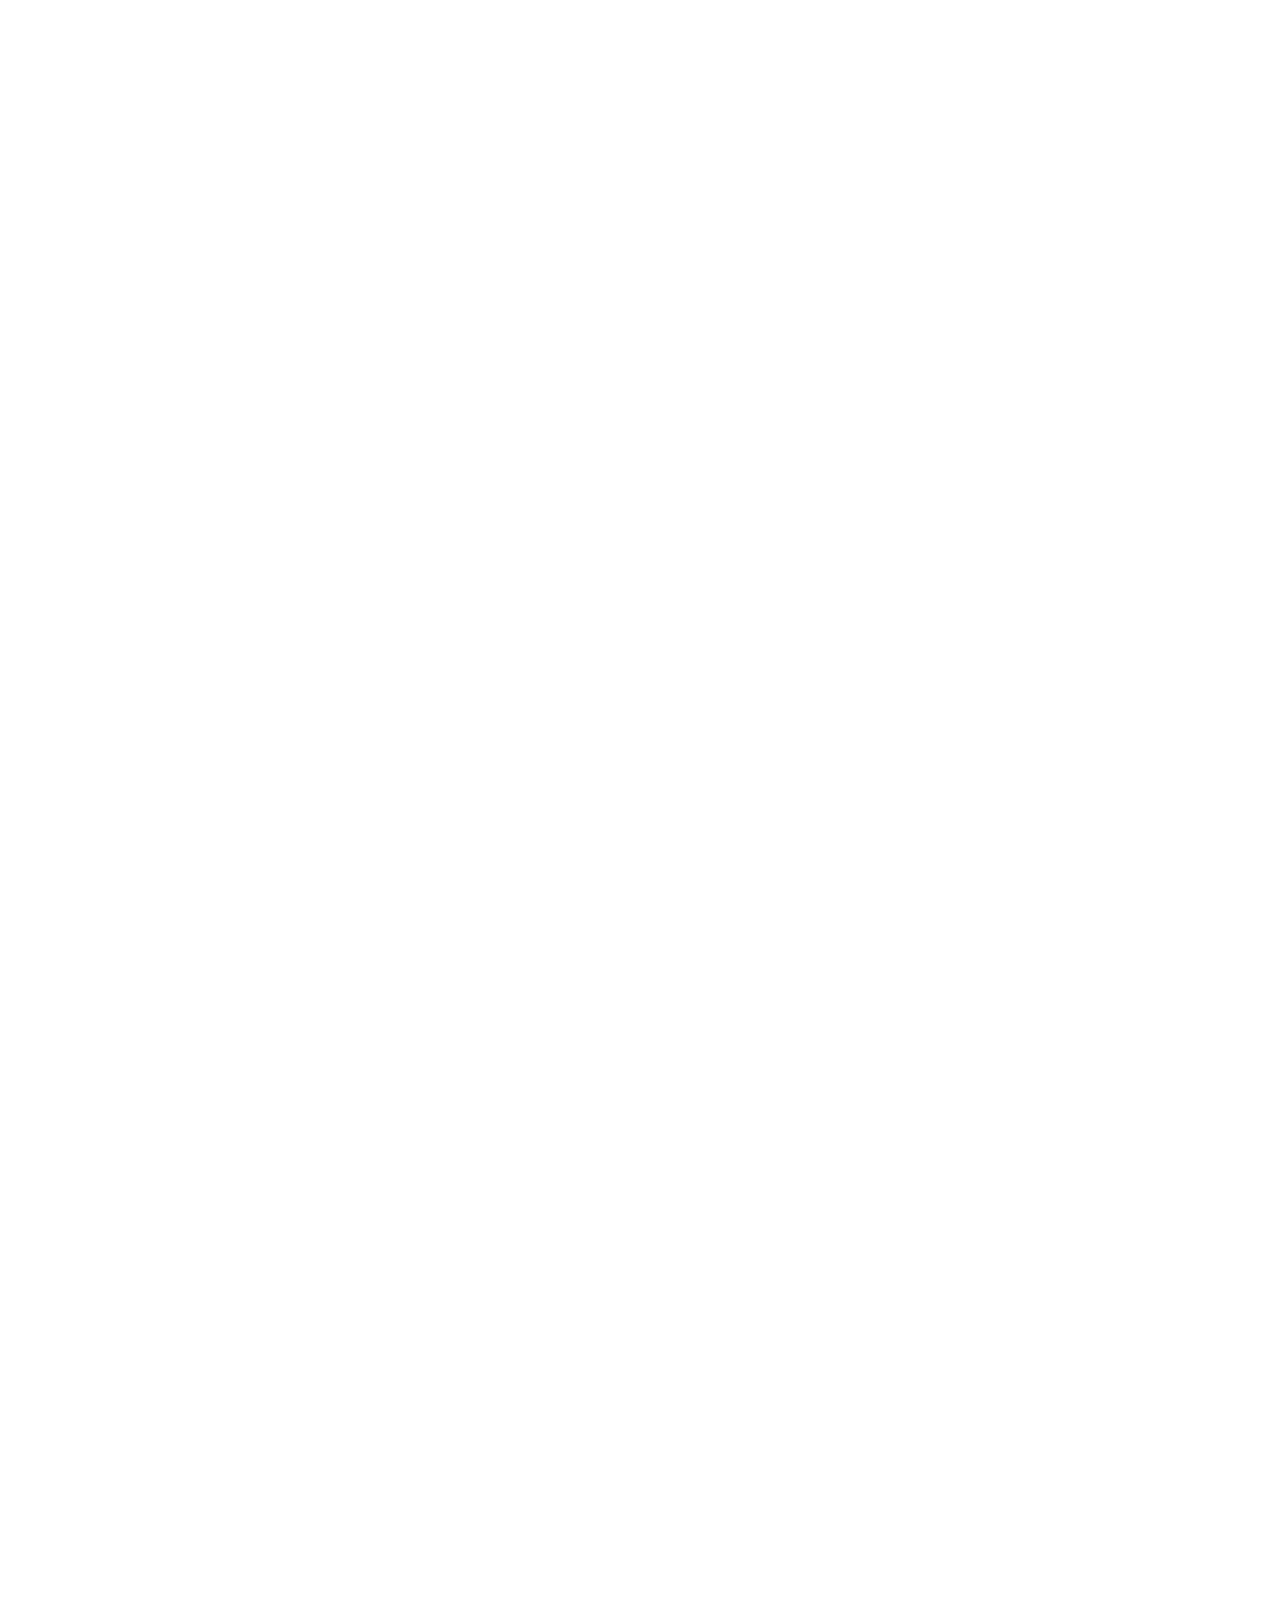
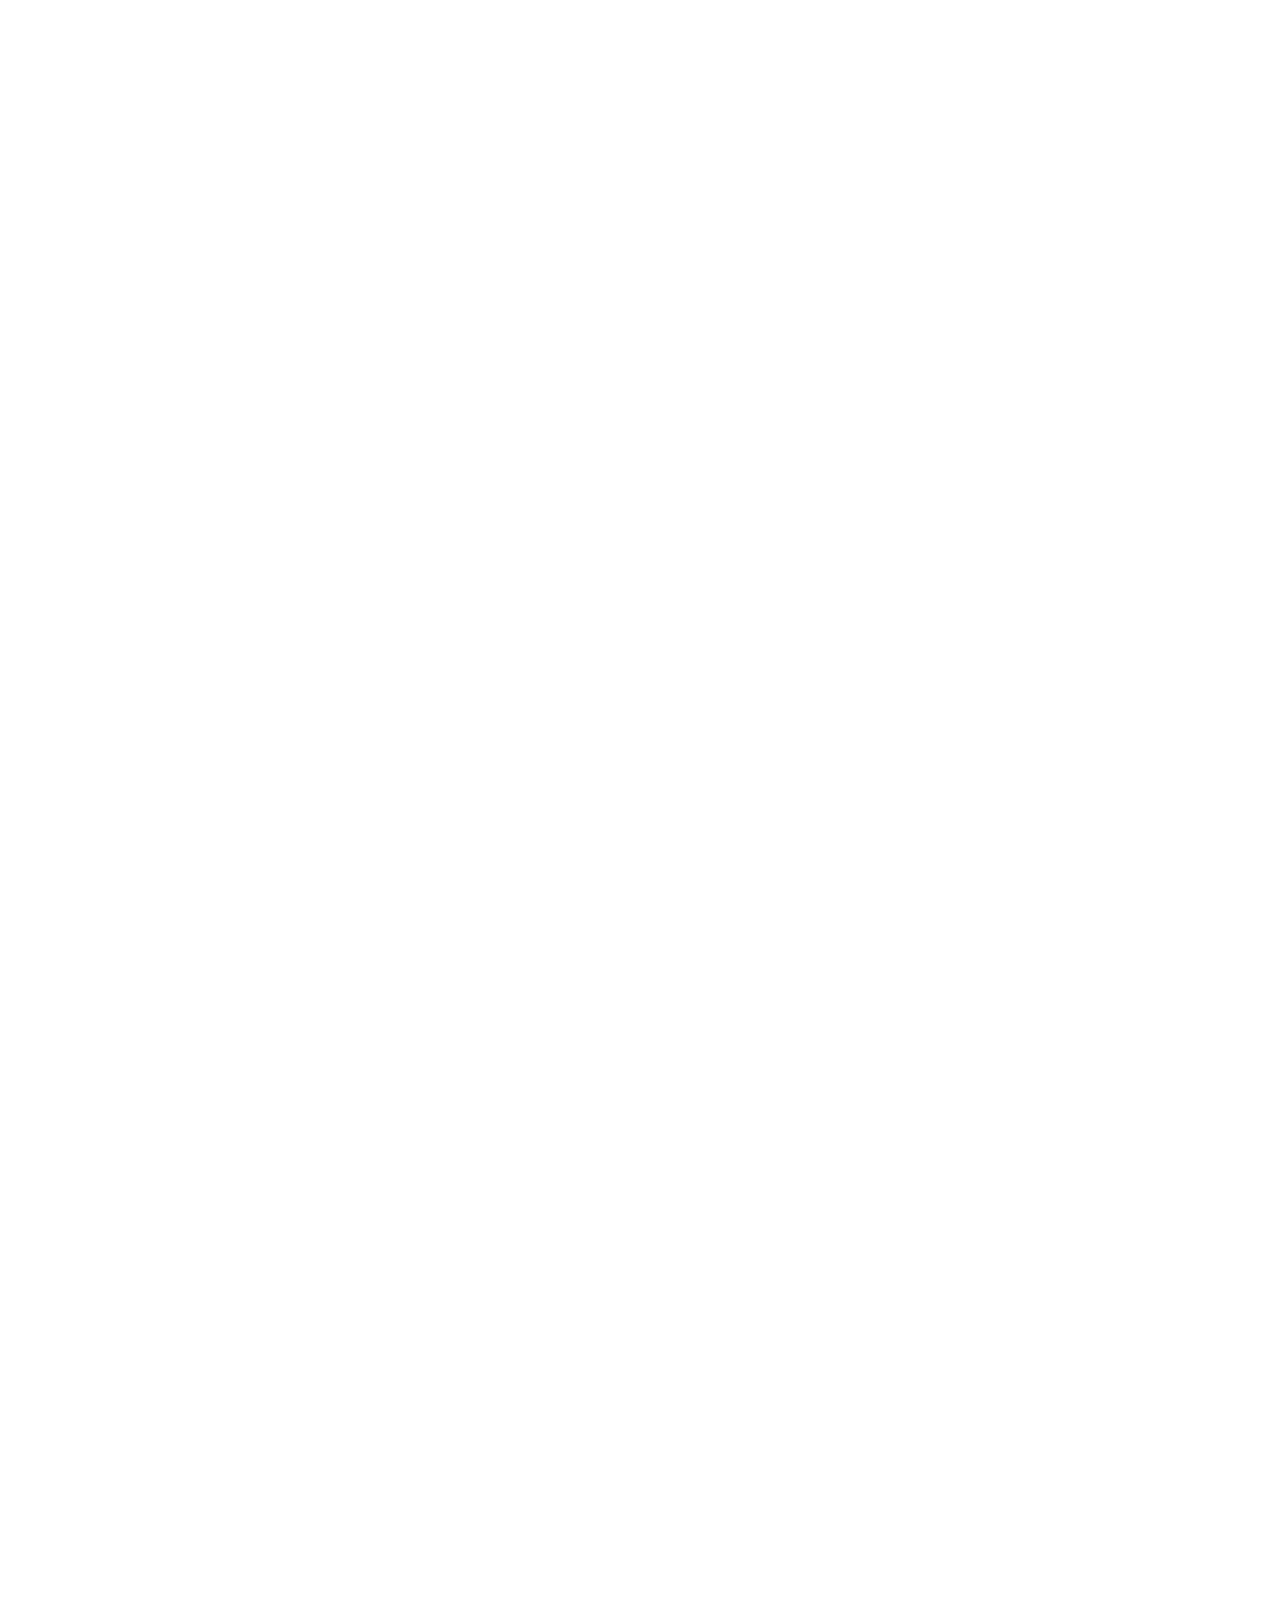
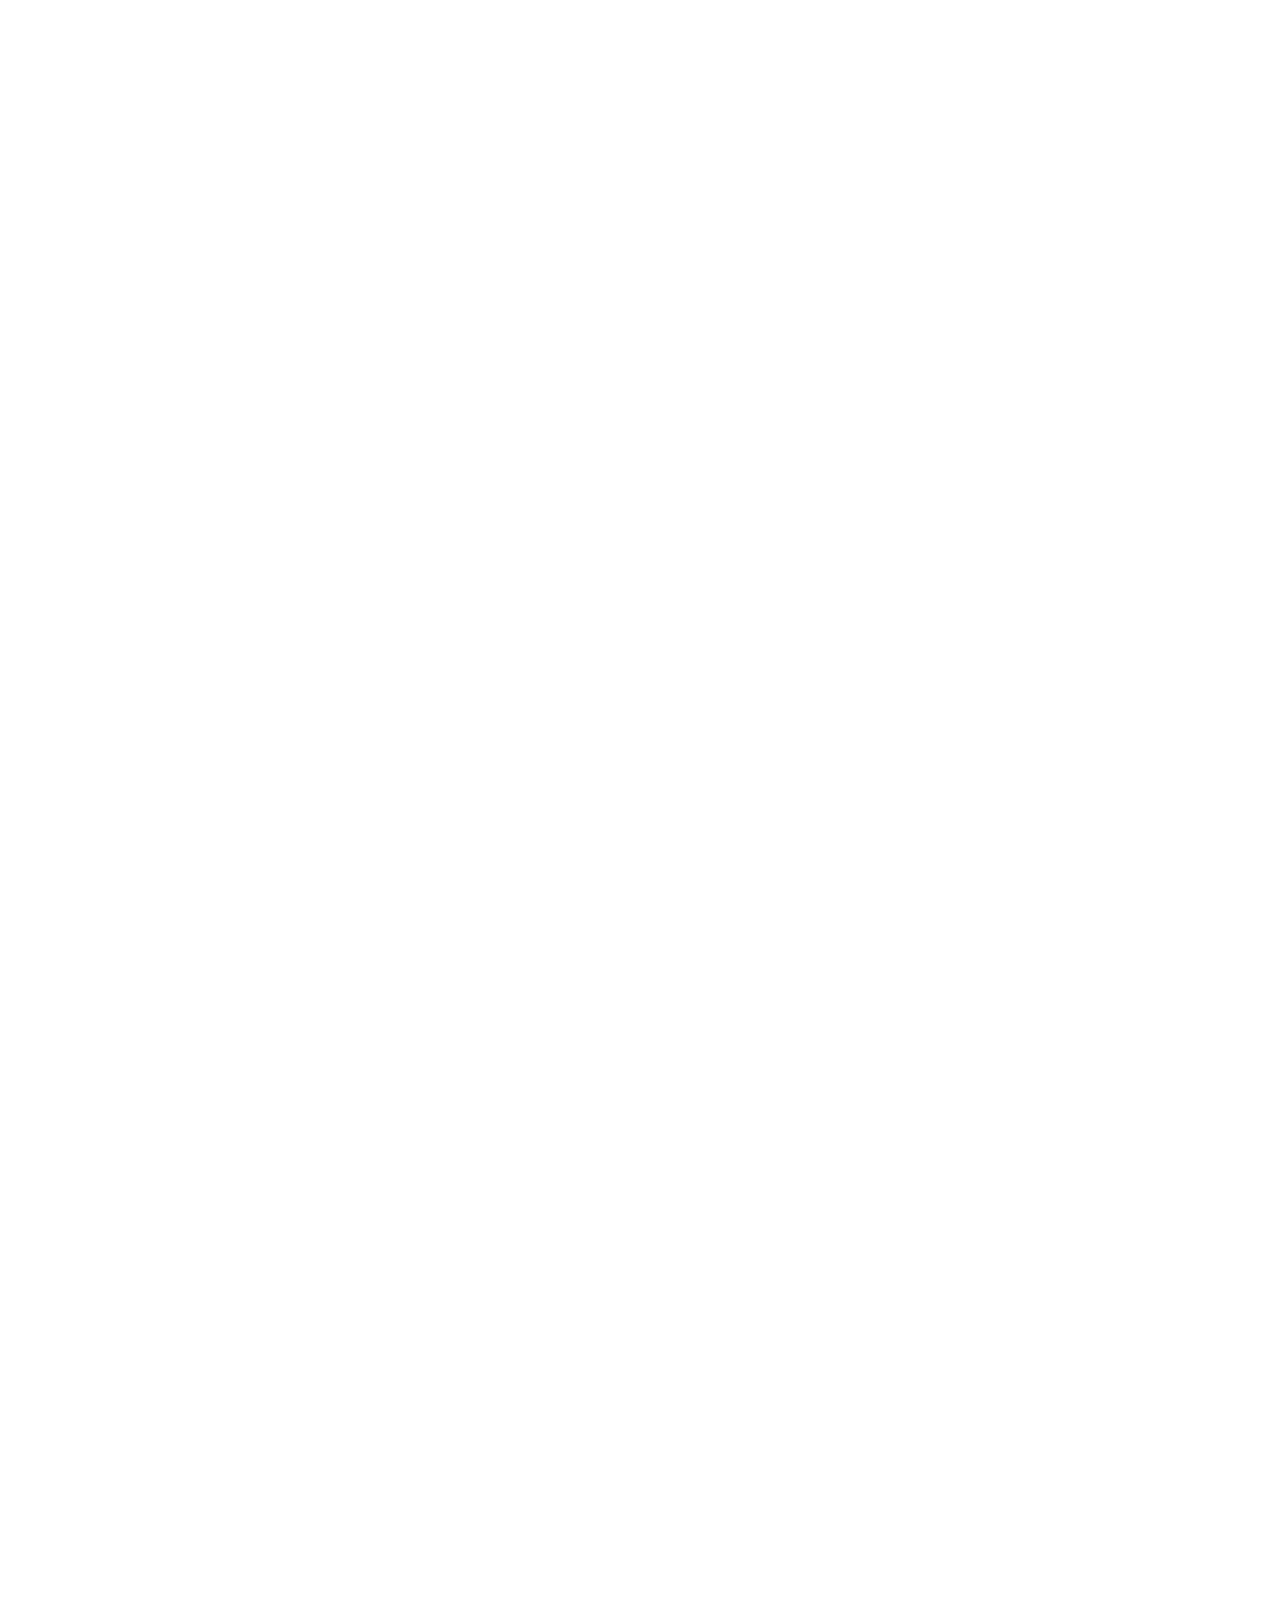
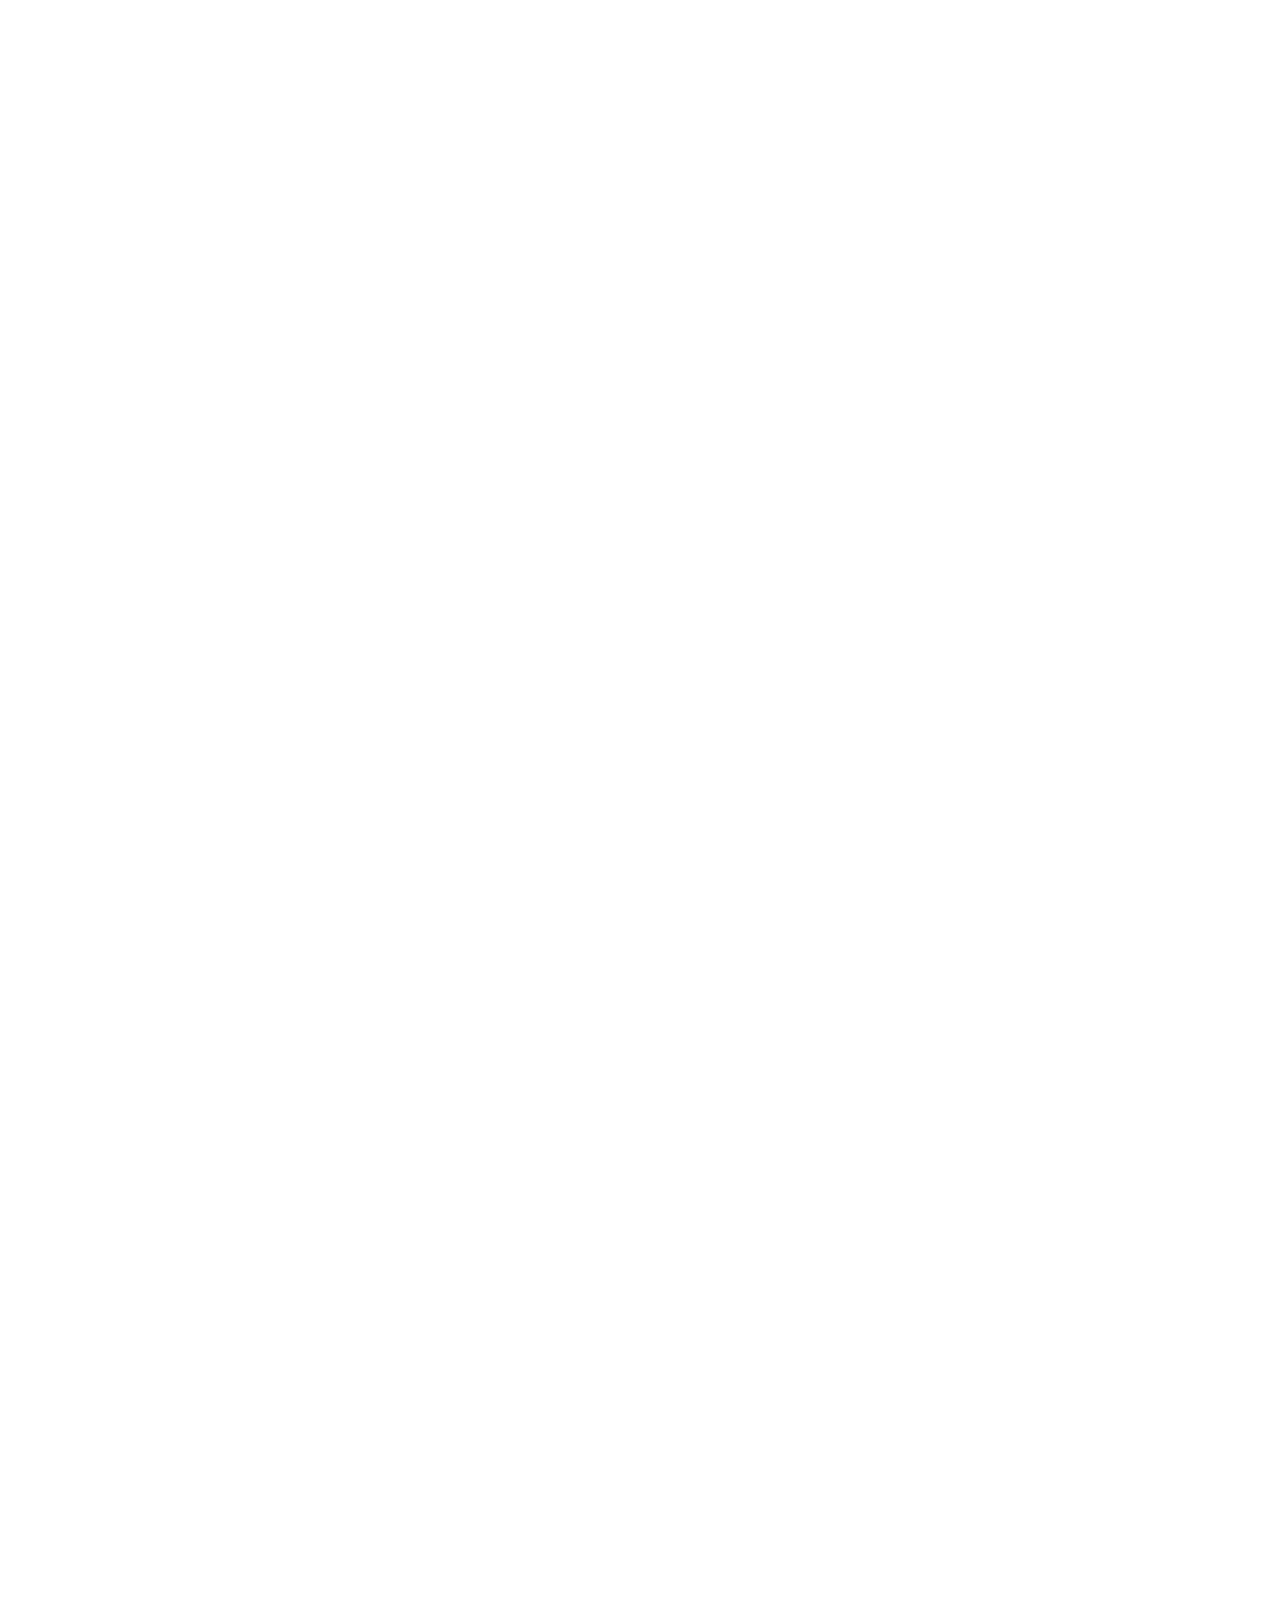
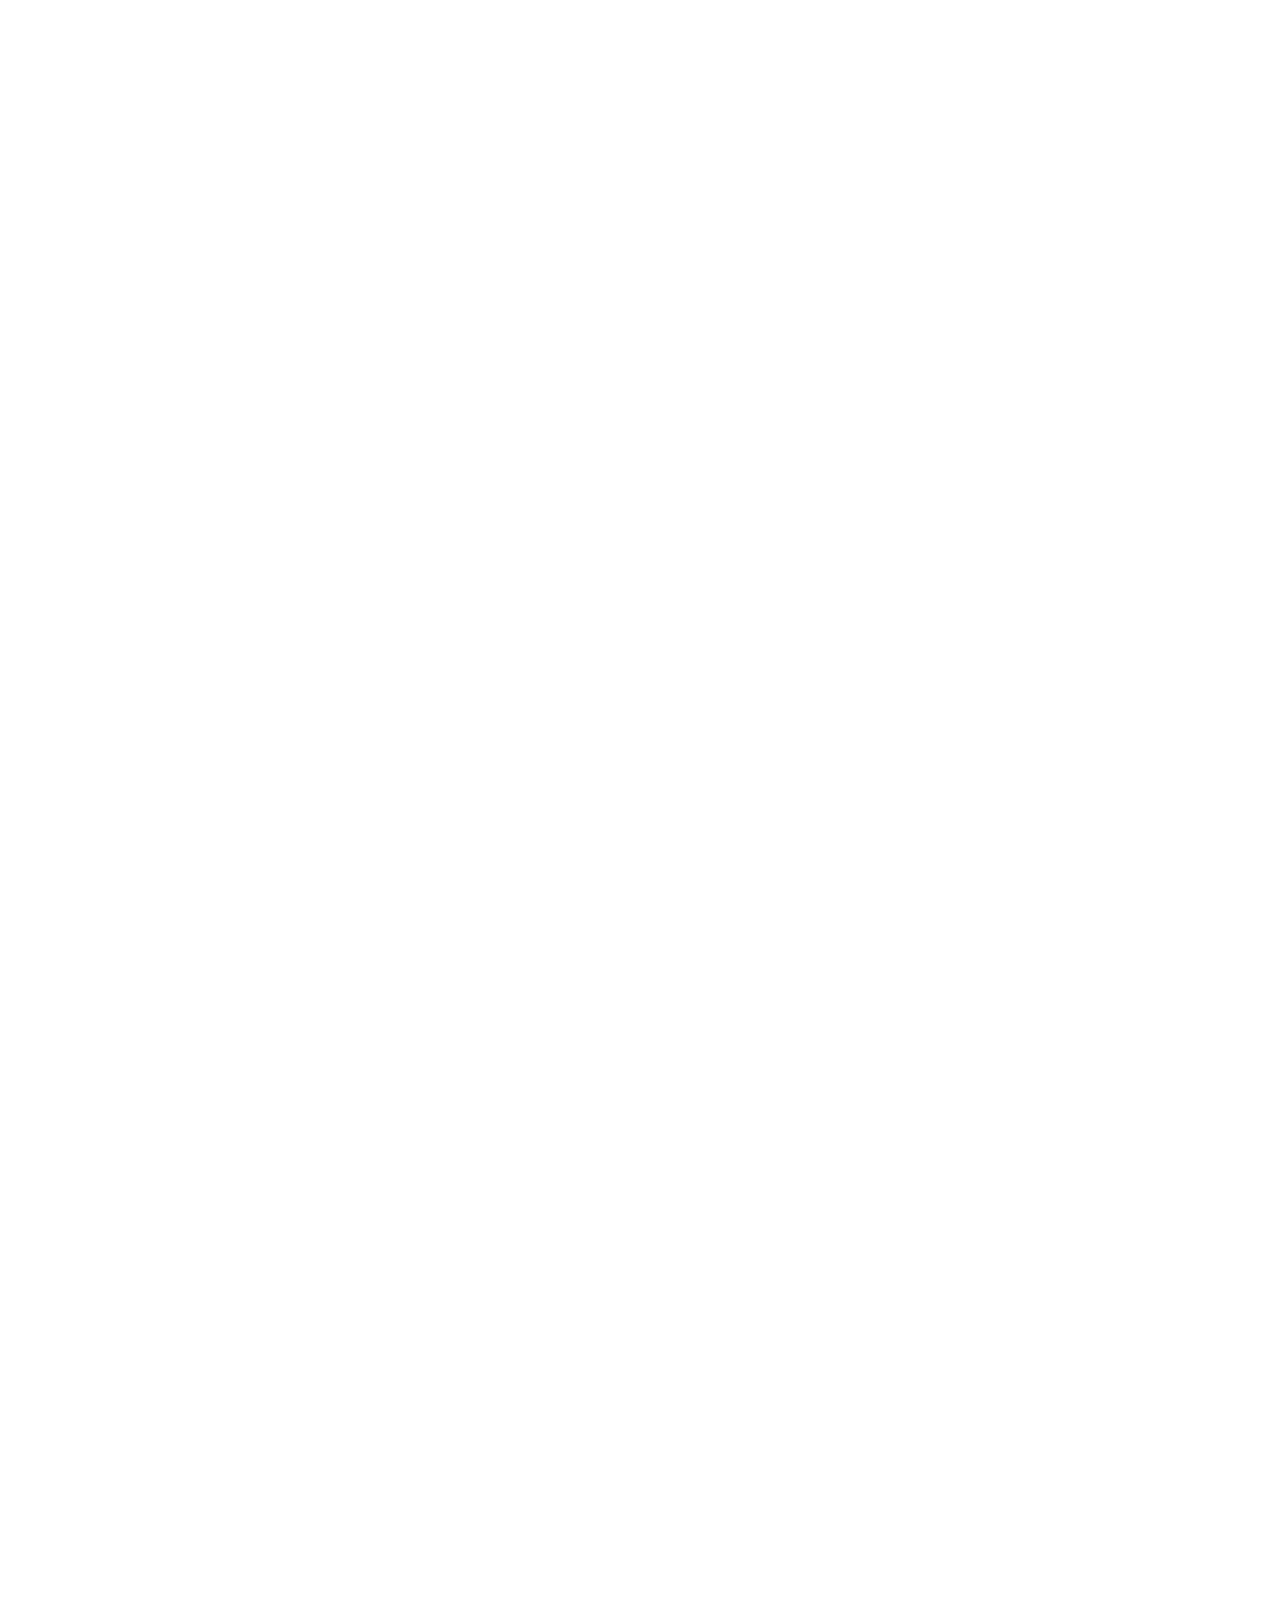
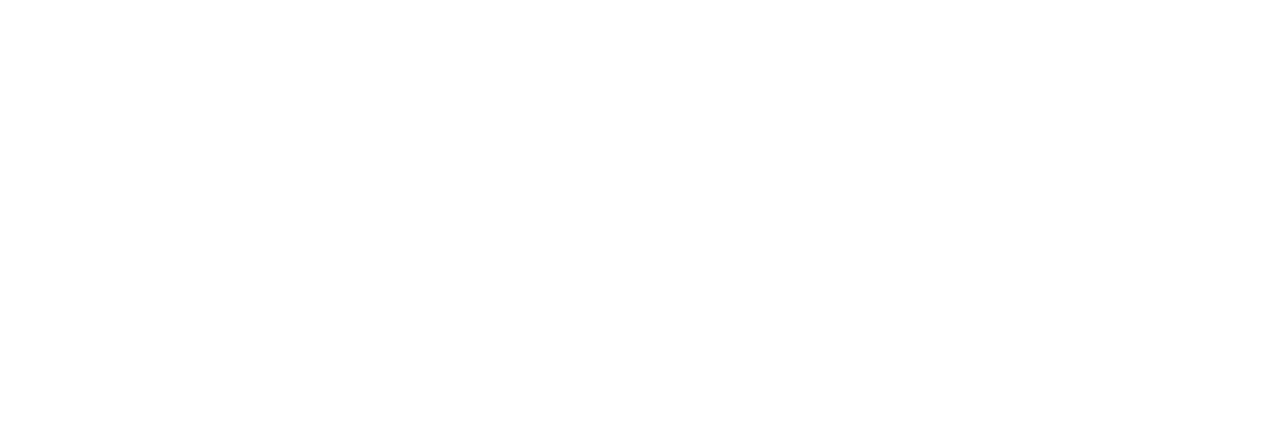
==== index.html @ f8f77573 "Add files via upload" ====
<!DOCTYPE html>
<html lang="uk" style="opacity: 0">

<head>
	<title>ProfIt.Store</title>
	<meta charset="UTF-8" />
	<meta name="format-detection" content="telephone=no" />
	<!-- <style>body{opacity: 0;}</style> -->
	<link rel="stylesheet" href="css/style.min.css?_v=20220831160638" />
	<!-- <meta name="robots" content="noindex, nofollow"> -->
	<meta name="viewport" content="width=device-width, initial-scale=1.0" />
</head>

<body>
	<div class="wrapper">
		<header class="header">
			<div class="header__container">
				<a href="" class="header__logo"><img src="img/header/logo.svg" alt="Logo Profit Store" /></a>
				<div class="header__menu menu">
					<nav class="menu__body">
						<ul class="menu__list">
							<li class="menu__item"><a href="" class="menu__link" data-goto-header data-goto=".page__statistics">Cтатистика</a></li>
							<li class="menu__item"><a href="" class="menu__link" data-goto=".page__example">Продукт</a></li>
							<li class="menu__item"><a href="" class="menu__link" data-goto=".page__work-with">Чому саме ми</a></li>
						</ul>
					</nav>
				</div>
				<button type="button" class="menu__icon icon-menu"><span></span></button>
				<div data-spollers class="spollers">
					<div class="spollers__item">
						<div class="spollers__icon"><img src="img/header/global.svg" alt="global icon" /></div>
						<button type="button" data-spoller class="spollers__title">Укр <img src="img/header/arrow-spoiler.svg" alt="Icon" /></button>
						<div class="spollers__body">
							<ul class="spollers__list">
								<li class="spollers__items"><a href="homeENG.html" class="spollers__link">Eng</a></li>
								<li class="spollers__items"><a href="home.html" class="spollers__link">Укр</a></li>
							</ul>
						</div>
					</div>
				</div>
				<button data-da=".menu__body, 991.98, 2" class="header__button">Зв’язатися з нами</button>
			</div>
		</header>

		<main class="page">
			<section class="page__get-started get-started">
				<div class="get-started__container">
					<div class="get-started__body">
						<h1 class="get-started__title">Наскрізна аналітика для Вашого бізнесу</h1>
						<div class="get-started__text">Усі дані з рекламних кабінетів, CRM та інших систем на одному екрані в зручному форматі</div>
						<a href="" class="get-started__button">Записатися на презентацію</a>
					</div>
					<div class="get-started__image">
						<picture><source srcset="img/get-started/tablet.webp" type="image/webp"><img src="img/get-started/tablet.png" alt="tablet with info" /></picture>
						<div class="get-started__decor1"></div>
						<div class="get-started__decor2"></div>
						<div class="get-started__decor3"></div>
					</div>
				</div>
			</section>
			<section class="page__info info">
				<div class="info__container">
					<div class="info__image"><img src="img/info/icons.svg" alt="Icons skiils" /></div>
					<div class="info__body">
						<h2 class="info__title">Дані — найкращий помічник для бізнесу у турбулентні часи</h2>
						<div class="info__text">
							<p>Усім українським підприємцям ми надаємо пільгові умови — <span>50% мінус</span> від ціни наших послуг.</p>
							<p>
								В час и, коли важко будувати довготривалі стратегії та прогнозувати зовнішні чинники, дані відіграють визначальну роль. Лише вони демонструють картинку і потреби клієнтів у моменті.
							</p>
							<p>Ми впевнені, що наш продукт зможе допомогти відновленню прибутковості українського бізнесу.</p>
						</div>
					</div>
				</div>
			</section>
			<section class="page__comments comments">
				<div class="comments__container">
					<div class="comments__body body-comments">
						<div class="body-comments__icon"><img src="img/comments/quotes.svg" alt="Quotes Icon" /></div>
						<div class="body-comments__text">
							<p>Завдяки глибокому аналізу бізнес-процесів та дослідженню «болючих місць», ми розробили революційний продукт у системі наскрізної аналітики.</p>
							<p>Коли рішення приймаються на основі твердих даних, а не емоцій, ризик помилок зводиться до мінімуму.</p>
						</div>
						<div class="body-comments__author">Даніїл Кулик</div>
						<div class="body-comments__profession">CEO & founder ProfIT store</div>
					</div>
					<div class="comments__image"><picture><source srcset="img/comments/author.webp" type="image/webp"><img src="img/comments/author.png" alt="Author comment" /></picture></div>
				</div>
			</section>
			<section class="page__statistics statistics">
				<div id="particles-js"></div>
				<picture><source srcset="img/statistic/bg.webp" type="image/webp"><img src="img/statistic/bg.jpg" alt="bg" /></picture>
				<div class="statistics__container">
					<div class="statistics__body">
						<div class="statistics__items">
							<div class="statistics__value">1135</div>
							<div class="statistics__text">розроблених дашбордів</div>
						</div>
						<div class="statistics__items">
							<div class="statistics__value">83</div>
							<div class="statistics__text">аналізованих показників</div>
						</div>
						<div class="statistics__items">
							<div class="statistics__value">25%</div>
							<div class="statistics__text">ріст ефективності клієнта</div>
						</div>
						<div class="statistics__items">
							<div class="statistics__value">4080</div>
							<div class="statistics__text">
								зекономленого
								<p>часу</p>
							</div>
						</div>
						<div class="statistics__items">
							<div class="statistics__value">45</div>
							<div class="statistics__text">
								систем імпорту
								<p>даних</p>
							</div>
						</div>
					</div>
				</div>
			</section>
			<section class="page__analytics analytics">
				<div class="analytics__container">
					<h2 class="analytics__title title">Як аналітика полегшить вам життя?</h2>
					<div class="analytics__body">
						<div class="analytics__image">
							<picture><source srcset="img/analytics/tablet.webp" type="image/webp"><img src="img/analytics/tablet.png" alt="Tablet with analytics" /></picture>
							<div class="analytics__decor1"></div>
							<div class="analytics__decor2"></div>
							<div class="analytics__decor3"></div>
						</div>
						<div class="analytics__content content-analytics">
							<ul class="content-analytics__list">
								<li class="content-analytics__item">Ви відцифруєте свій бізнес на одному дашборді</li>
								<li class="content-analytics__item">Мінімізуєте ризик помилкових управлінських рішень</li>
								<li class="content-analytics__item">Знатимете скільки коштує компанії кожна дія менеджера</li>
								<li class="content-analytics__item">Формуватимете справедливі KPI</li>
								<li class="content-analytics__item">Забезпечите бізнесу гнучкість</li>
								<li class="content-analytics__item">Оптимізуєте бюджети</li>
								<li class="content-analytics__item">Зробите вдалий півот, коли це буде потрібно</li>
								<li class="content-analytics__item">Значно підвищите свої шанси залучити інвесторів</li>
							</ul>
							<a href="" class="content-analytics__button">Дізнатись більше</a>
						</div>
					</div>
				</div>
			</section>
			<section class="page__example example">
				<div class="example__container">
					<h2 class="example__title title">Приклад дашборду</h2>

					<div class="example__body">
						<div class="example__main main-example">
							<div class="main-example__item">
								<div class="main-example__image"><picture><source srcset="img/example/owner-dashboard.webp" type="image/webp"><img src="img/example/owner-dashboard.png" alt="Owner dashboard" /></picture></div>
								<div class="main-example__text text-example">Дашборд оунера</div>
								<button data-popup="#mmd" class="main-example__more more-example">Більше</button>
							</div>
						</div>
						<div class="example__side side-example">
							<div class="side-example__item">
								<div class="side-example__image"><picture><source srcset="img/example/dashboard-sales-director.webp" type="image/webp"><img src="img/example/dashboard-sales-director.png" alt="Dashboard sales director" /></picture></div>
								<div class="side-example__text text-example">Дашборд директора з продажів</div>
								<button data-popup="#marketing" class="side-example__more more-example">Більше</button>
							</div>
							<div class="side-example__item">
								<div class="side-example__image"><picture><source srcset="img/example/dashboard-of-the-financial-director.webp" type="image/webp"><img src="img/example/dashboard-of-the-financial-director.png" alt="Dashboard of the financial director" /></picture></div>
								<div class="side-example__text text-example">Дашборд фінансового директора</div>
								<button data-popup="#path" class="side-example__more more-example">Більше</button>
							</div>
							<div class="side-example__item">
								<div class="side-example__image"><picture><source srcset="img/example/dashboard-for-business-tasks.webp" type="image/webp"><img src="img/example/dashboard-for-business-tasks.png" alt="Dashboard for business tasks" /></picture></div>
								<div class="side-example__text text-example">Дашборд під бізнес-задачі</div>
								<button data-popup="#KPI-marketing" class="side-example__more more-example">Більше</button>
							</div>
							<div class="side-example__item">
								<div class="side-example__image"><picture><source srcset="img/example/marketing-director-dashboard.webp" type="image/webp"><img src="img/example/marketing-director-dashboard.png" alt="Marketing director dashboard" /></picture></div>
								<div class="side-example__text text-example">Дашборд директора з маркетингу</div>
								<button data-popup="#sales-KPI" class="side-example__more more-example">Більше</button>
							</div>
						</div>
					</div>
				</div>
			</section>
			<section class="page__export export">
				<div class="export__container">
					<h2 class="export__title title">Легко експортуємо дані з:</h2>
					<div class="export__body">
						<div class="export__slider swiper">
							<div class="export__wrapper swiper-wrapper">
								<div class="export__slide swiper-slide">
									<div class="swiper-slide__icon">
										<img src="img/export/facebook-export.svg" alt="facebook" />
									</div>
									<div class="swiper-slide__text">Категория 1</div>
								</div>
								<div class="export__slide swiper-slide">
									<div class="swiper-slide__icon">
										<img src="img/export/facebook-export.svg" alt="facebook" />
									</div>
									<div class="swiper-slide__text">Категория 2</div>
								</div>
								<div class="export__slide swiper-slide">
									<div class="swiper-slide__icon">
										<img src="img/export/facebook-export.svg" alt="facebook" />
									</div>
									<div class="swiper-slide__text">Категория 3</div>
								</div>
								<div class="export__slide swiper-slide">
									<div class="swiper-slide__icon">
										<img src="img/export/facebook-export.svg" alt="facebook" />
									</div>
									<div class="swiper-slide__text">Категория 4</div>
								</div>
								<div class="export__slide swiper-slide">
									<div class="swiper-slide__icon">
										<img src="img/export/facebook-export.svg" alt="facebook" />
									</div>
									<div class="swiper-slide__text">Категория 5</div>
								</div>
							</div>
						</div>
						<div class="thumbs__slider swiper">
							<div class="thumbs__wrapper swiper-wrapper">
								<div class="thumbs__slide swiper-slide">
									<picture><source srcset="img/export/logo1.webp" type="image/webp"><img src="img/export/logo1.png" alt="logo" /></picture>
									<picture><source srcset="img/export/logo2.webp" type="image/webp"><img src="img/export/logo2.png" alt="logo" /></picture>
									<picture><source srcset="img/export/logo3.webp" type="image/webp"><img src="img/export/logo3.png" alt="logo" /></picture>
								</div>
								<div class="thumbs__slide swiper-slide">
									<picture><source srcset="img/export/logo3.webp" type="image/webp"><img src="img/export/logo3.png" alt="logo" /></picture>
									<picture><source srcset="img/export/logo2.webp" type="image/webp"><img src="img/export/logo2.png" alt="logo" /></picture>
									<picture><source srcset="img/export/logo1.webp" type="image/webp"><img src="img/export/logo1.png" alt="logo" /></picture>
								</div>
								<div class="thumbs__slide swiper-slide">
									<picture><source srcset="img/export/logo2.webp" type="image/webp"><img src="img/export/logo2.png" alt="logo" /></picture>
									<picture><source srcset="img/export/logo1.webp" type="image/webp"><img src="img/export/logo1.png" alt="logo" /></picture>
									<picture><source srcset="img/export/logo3.webp" type="image/webp"><img src="img/export/logo3.png" alt="logo" /></picture>
								</div>
								<div class="thumbs__slide swiper-slide">
									<picture><source srcset="img/export/logo2.webp" type="image/webp"><img src="img/export/logo2.png" alt="logo" /></picture>
									<picture><source srcset="img/export/logo3.webp" type="image/webp"><img src="img/export/logo3.png" alt="logo" /></picture>
									<picture><source srcset="img/export/logo1.webp" type="image/webp"><img src="img/export/logo1.png" alt="logo" /></picture>
								</div>
								<div class="thumbs__slide swiper-slide">
									<picture><source srcset="img/export/logo1.webp" type="image/webp"><img src="img/export/logo1.png" alt="logo" /></picture>
									<picture><source srcset="img/export/logo2.webp" type="image/webp"><img src="img/export/logo2.png" alt="logo" /></picture>
									<picture><source srcset="img/export/logo3.webp" type="image/webp"><img src="img/export/logo3.png" alt="logo" /></picture>
								</div>
							</div>
						</div>
						<div class="thumbs__dotts dotts"></div>
					</div>
				</div>
			</section>
			<section class="page__download download">
				<picture><source srcset="img/download/bg-download.webp" type="image/webp"><img src="img/download/bg-download.png" alt="Background" /></picture>
				<div class="download__container">
					<h2 class="download__title title">Завантажити презентацію продукту</h2>
					<form class="download__form" action="files/sendmail/sendmail.php" method="POST">
						<input autocomplete="off" type="text" name="form[text]" data-error="Ошибка" placeholder="Ваше ім’я" class="download__input input" />
						<input data-required="email" data-validate type="text" name="form[email]" data-error="Введено неправильний E-mail" placeholder="Ваш Email" class="download__input input" />
						<input autocomplete="off" type="text" name="form[text]" data-error="Ошибка" placeholder="Ваш телефон" class="download__input input" />
						<button type="submit" class="download__button button">Завантажити презентацію</button>
					</form>
				</div>
			</section>
			<section class="page__entrepreneurship entrepreneurship">
				<div class="entrepreneurship__container">
					<h2 class="entrepreneurship__title title">Чи може підприємництво бути безболісним?</h2>
					<div class="entrepreneurship__text">
						<p>Ми допомагаємо бізнесам розвиватись</p>
						швидше за допомогою інсайтів, які дає аналітика
					</div>
					<div class="entrepreneurship__body">
						<div class="entrepreneurship__column column-entrepreneurship">
							<div class="column-entrepreneurship__image"><img src="img/entrepreneurship/an-intuitive-entrepreneur-v2.svg" /></div>
							<div class="column-entrepreneurship__title">Data-driven підприємець</div>
							<ul class="column-entrepreneurship__list">
								<li class="column-entrepreneurship__item">Вірить лише цифрам</li>
								<li class="column-entrepreneurship__item">Тестує гіпотези</li>
								<li class="column-entrepreneurship__item">Швидко зростає</li>
								<li class="column-entrepreneurship__item">Рідше помиляється</li>
								<li class="column-entrepreneurship__item">Будує ефективні команди</li>
								<li class="column-entrepreneurship__item">Не піддається маніпуляціям</li>
							</ul>
						</div>
						<div class="entrepreneurship__column column-entrepreneurship">
							<div class="column-entrepreneurship__image"><img src="img/entrepreneurship/data-driven-entrepreneur-v2.svg" alt="Data-driven entrepreneur" alt="An intuitive entrepreneur" /></div>
							<div class="column-entrepreneurship__title">Інтуїтивний підприємець</div>
							<ul class="column-entrepreneurship__list">
								<li class="column-entrepreneurship__item">Приймає рішення суб'єктивно</li>
								<li class="column-entrepreneurship__item">Має високу толерантність до помилок</li>
								<li class="column-entrepreneurship__item">
									<p>Формує команди на основі особистих</p>
									симпатій
								</li>
								<li class="column-entrepreneurship__item">Часто змінює керівників</li>
								<li class="column-entrepreneurship__item">Піддається маніпуляціям</li>
							</ul>
						</div>
					</div>
				</div>
			</section>
			<section class="page__work-with work-with">
				<div class="work-with__container">
					<h2 class="work-with__title title">Чому працювати саме з Profit.store?</h2>
					<div class="work-with__body">
						<div class="work-with__item item-work-with">
							<div class="item-work-with__icon"><img src="img/work/rocket-icon.svg" alt="Rocket icon" /></div>
							<div class="item-work-with__title">Експертиза</div>
							<div class="item-work-with__text">В основі якості продукту не лише талант наших розробників, а й експертиза бізнес-аналітиків, маркетологів та підприємців</div>
						</div>
						<div class="work-with__item item-work-with">
							<div class="item-work-with__icon"><img src="img/work/dandruff.svg" alt="Dandruff icon" /></div>
							<div class="item-work-with__title">Технологія</div>
							<div class="item-work-with__text">Завдяки власним інноваційним розробкам мінімізуємо похибки розрахунку даних, на основі яких приймаються управлінські рішення</div>
						</div>
						<div class="work-with__item item-work-with">
							<div class="item-work-with__icon"><img src="img/work/lock.svg" alt="Lock icon" /></div>
							<div class="item-work-with__title">Безпека даних</div>
							<div class="item-work-with__text">Під кожного клієнта ми створюємо персональну багаторівневу систему захисту даних</div>
						</div>
						<div class="work-with__item item-work-with">
							<div class="item-work-with__icon"><img src="img/work/idea.svg" alt="Support icon" /></div>
							<div class="item-work-with__title">Підтримка</div>
							<div class="item-work-with__text">Cупровід клієнту надає команда розробкі і тім-лід</div>
						</div>
						<div class="work-with__item item-work-with">
							<div class="item-work-with__icon"><img src="img/work/price.svg" alt="Price icon" /></div>
							<div class="item-work-with__title">Ціна</div>
							<div class="item-work-with__text">Усім українським підприємцям ми надаємо пільгові умови — 50% мінус від ціни наших послуг</div>
						</div>
					</div>
				</div>
			</section>
			<section class="page__trust-us trust-us">
				<div class="trust-us__container">
					<h2 class="trust-us__title title">Нам довіряють</h2>
					<div class="trust-us__body">
						<picture><source srcset="img/trust-us/unit-school-of-business.webp" type="image/webp"><img src="img/trust-us/unit-school-of-business.png" alt="Unit school of business" /></picture>
						<picture><source srcset="img/trust-us/max-moda.webp" type="image/webp"><img src="img/trust-us/max-moda.png" alt="Max moda" /></picture>
						<picture><source srcset="img/trust-us/perla-helsa.webp" type="image/webp"><img src="img/trust-us/perla-helsa.png" alt="Perla Helsa" /></picture>
						<picture><source srcset="img/trust-us/sensei.webp" type="image/webp"><img src="img/trust-us/sensei.png" alt="Sensei" /></picture>
						<picture><source srcset="img/trust-us/migronis.webp" type="image/webp"><img src="img/trust-us/migronis.png" alt="Migronis" /></picture>
						<picture><source srcset="img/trust-us/karpachoff.webp" type="image/webp"><img src="img/trust-us/karpachoff.png" alt="Karpachoff" /></picture>
						<picture><source srcset="img/trust-us/sat.webp" type="image/webp"><img src="img/trust-us/sat.png" alt="SAT" /></picture>
						<picture><source srcset="img/trust-us/Pharmacy.webp" type="image/webp"><img src="img/trust-us/Pharmacy.png" alt="Pharmacy" /></picture>
					</div>
				</div>
			</section>
		</main>
		<footer class="footer">
			<div class="footer__container">
				<div class="footer__top top-footer">
					<div class="top-footer__logo"><img src="img/footer/logo.svg" alt="Logo" /></div>
					<ul class="top-footer__list">
						<li class="top-footer__item">
							<a href="" class="top-footer__link">Cтатистика</a>
						</li>
						<li class="top-footer__item">
							<a href="" class="top-footer__link">Продукт</a>
						</li>
						<li class="top-footer__item">
							<a href="" class="top-footer__link">Чому саме ми</a>
						</li>
					</ul>
					<div class="top-footer__actions actions-footer">
						<a href="https://www.messenger.com/" class="actions-footer__link"><img src="img/footer/facebook-messenger.svg" alt="Facebook messenger" /></a>
						<a href="https://www.instagram.com/" class="actions-footer__link"><img src="img/footer/instagram.svg" alt="Instagram" /></a>
						<a href="https://twitter.com/" class="actions-footer__link"><img src="img/footer/twitter.svg" alt="Twitter" /></a>
						<a href="https://www.facebook.com/" class="actions-footer__link"><img src="img/footer/facebook.svg" alt="Facebook" /></a>
						<a href="https://www.linkedin.com/" class="actions-footer__link"><img src="img/footer/linkedin.svg" alt="LinkedIn" /></a>
					</div>
				</div>
				<div class="footer__bottom bottom-footer">
					<div class="bottom-footer__copy">2022 - All rights reserved.</div>
					<div class="bottom-footer__language">
						<a href="home.html" class="bottom-footer__link">
							<div class="bottom-footer__ua">Українська</div>
						</a>
						<a href="homeENG.html" class="bottom-footer__link">
							<div class="bottom-footer__eng">Англійська</div>
						</a>
					</div>
				</div>
			</div>
		</footer>

	</div>
	<div id="mmd" aria-hidden="true" class="popup">
		<div class="popup__wrapper">
			<div class="popup__content">
				<div class="popup__header">
					<h2 class="popup__title">Дашборд оунера</h2>
					<button data-close type="button" class="popup__close"><span></span></button>
				</div>

				<div class="popup__hero">
					<div class="popup__body">
						<iframe class="popup__site" allowfullscreen data-src="https://datastudio.google.com/embed/u/0/reporting/86aa369f-a021-432b-a186-6b45ac88f408/page/p_2kqdfjstrc" frameborder="0"></iframe>
					</div>
					<div class="popup__block">
						<ul class="popup__list">
							<li class="popup__item">Кількість оплат</li>
							<li class="popup__item">Виручка</li>
							<li class="popup__item">Розходи</li>
							<li class="popup__item">ROMI</li>
							<li class="popup__item">ROAS</li>
							<li class="popup__item">CAC</li>
							<li class="popup__item">LTP</li>
							<li class="popup__item">Реєстрації</li>
							<li class="popup__item">Кількість лідів</li>
							<li class="popup__item">Вартість лідів</li>
							<li class="popup__item">Кількість цільових лідів</li>
							<li class="popup__item">Середній чек</li>
							<li class="popup__item">Виконання плану</li>
							<li class="popup__item">Доля реклами</li>
							<li class="popup__item">LTV</li>
							<li class="popup__item">CR</li>
							<li class="popup__item">Покази</li>
							<li class="popup__item">Кліки</li>
							<li class="popup__item">CTR</li>
							<li class="popup__item">Переходи</li>
						</ul>
						<div class="popup__subtext">
							Дашборд створенний для прийняття управлінських рішень спираючись на актуальні дані з регулярним оновленням. Інтерактивний звіт має показники ефективності каналів трафіку, посадочних
							сторінок, креативів. Надає можливість аналізувати за обраний період, та показую відсоток виконня плану ко кожному ключовому показнику.
						</div>
					</div>
				</div>
			</div>
		</div>
	</div>

	<div id="marketing" aria-hidden="true" class="popup">
		<div class="popup__wrapper">
			<div class="popup__content">
				<div class="popup__header">
					<h2 class="popup__title">Дашборд директора з продажів</h2>
					<button data-close type="button" class="popup__close"><span></span></button>
				</div>

				<div class="popup__hero">
					<div class="popup__body">
						<iframe class="popup__site" allowfullscreen data-src="https://datastudio.google.com/embed/u/0/reporting/86aa369f-a021-432b-a186-6b45ac88f408/page/p_x5rwixb2rc" frameborder="0"></iframe>
					</div>
					<div class="popup__block">
						<ul class="popup__list">
							<li class="popup__item">Цикл угоди</li>
							<li class="popup__item">LTP</li>
							<li class="popup__item">Виконання плану</li>
							<li class="popup__item">CR із заявки в рахунок</li>
							<li class="popup__item">CR з рахунку в оплату</li>
							<li class="popup__item">CR з ліда в заявку</li>
							<li class="popup__item">Навантаження</li>
							<li class="popup__item">LTV</li>
							<li class="popup__item">Ліди по скрипту</li>
							<li class="popup__item">Оплати по скрипту</li>
							<li class="popup__item">Тривалість вхідна лінія</li>
							<li class="popup__item">Тривалість вихідна лінія</li>
						</ul>
						<div class="popup__subtext">
							Інтерактивний дашборд з повною деталізацією показників продажів в розрізі конкретного менеджера і відділів. Контроль кожного конверсійного етапу, роботи скрипта продажів, навантаження на
							менеджера, ефективності телефоних розмов та чітка матриця продажів продуктів і субпродуктів з LTV допродажів по кожному менеджеру.
						</div>
					</div>
				</div>
			</div>
		</div>
	</div>

	<div id="path" aria-hidden="true" class="popup">
		<div class="popup__wrapper">
			<div class="popup__content">
				<div class="popup__header">
					<h2 class="popup__title">Дашборд фінансового директора</h2>
					<button data-close type="button" class="popup__close"><span></span></button>
				</div>

				<div class="popup__hero">
					<div class="popup__body">
						<iframe class="popup__site" allowfullscreen data-src="https://datastudio.google.com/embed/u/0/reporting/86aa369f-a021-432b-a186-6b45ac88f408/page/p_8oo9fwlsrc" frameborder="0"></iframe>
					</div>
					<div class="popup__block">
						<ul class="popup__list">
							<li class="popup__item">Розходи</li>
							<li class="popup__item">Кількість лідів</li>
							<li class="popup__item">Кількість замовлень</li>
							<li class="popup__item">Кількість оплат</li>
							<li class="popup__item">Сума оплат</li>
							<li class="popup__item">Сума замовлень</li>
							<li class="popup__item">ROMI</li>
							<li class="popup__item">Середній чек</li>
							<li class="popup__item">CR із замовлення в оплату</li>
							<li class="popup__item">CR із ліда в оплату</li>
							<li class="popup__item">LAC</li>
							<li class="popup__item">CAC</li>
							<li class="popup__item">LTV</li>
							<li class="popup__item">ROAS</li>
							<li class="popup__item">ARPU</li>
						</ul>
						<div class="popup__subtext">
							Інтерактивний дашборд наскрізної аналітики з ефективності рекламних кампаній по всій структурі рекламних каналів з ієрархією кабінетів та utm - міток. Чітка воронка наскрізних показників
							на кожну активність, чи то email повідомлення, таргетинг, контекст, чат бот, публікація чи рекомендація, все буде деталізовано в результати.
						</div>
					</div>
				</div>
			</div>
		</div>
	</div>

	<div id="KPI-marketing" aria-hidden="true" class="popup">
		<div class="popup__wrapper">
			<div class="popup__content">
				<div class="popup__header">
					<h2 class="popup__title">Дашборд під бізнес-задачі</h2>
					<button data-close type="button" class="popup__close"><span></span></button>
				</div>

				<div class="popup__hero">
					<div class="popup__body">
						<iframe class="popup__site" allowfullscreen data-src="https://datastudio.google.com/embed/u/0/reporting/86aa369f-a021-432b-a186-6b45ac88f408/page/HakkC" frameborder="0"></iframe>
					</div>
					<div class="popup__block">
						<ul class="popup__list">
							<li class="popup__item">Реєстрації</li>
							<li class="popup__item">Цільові дії</li>
							<li class="popup__item">Цільові ліди</li>
							<li class="popup__item">Заявки</li>
							<li class="popup__item">Кількість продажів</li>
						</ul>
						<div class="popup__subtext">
							Дашборд керування ключовими кількісними і якісними показниками у маркетингу. Чітка деталізація за період кількості і вартості кваліфікованих та загальних лідів.
						</div>
					</div>
				</div>
			</div>
		</div>
	</div>

	<div id="sales-KPI" aria-hidden="true" class="popup">
		<div class="popup__wrapper">
			<div class="popup__content">
				<div class="popup__header">
					<h2 class="popup__title">Дашборд директора з маркетингу</h2>
					<button data-close type="button" class="popup__close"><span></span></button>
				</div>

				<div class="popup__hero">
					<div class="popup__body">
						<iframe class="popup__site" allowfullscreen data-src="https://datastudio.google.com/embed/u/0/reporting/86aa369f-a021-432b-a186-6b45ac88f408/page/p_8mhfxyqtrc" frameborder="0"></iframe>
					</div>
					<div class="popup__block">
						<ul class="popup__list">
							<li class="popup__item">Ліди план</li>
							<li class="popup__item">Факт ліди</li>
							<li class="popup__item">План кваліфіковані</li>
							<li class="popup__item">Факт кваліфіковані</li>
							<li class="popup__item">Ліди % виконання</li>
							<li class="popup__item">Ліди % відхилення</li>
							<li class="popup__item">План CPL</li>
							<li class="popup__item">План CPQL</li>
							<li class="popup__item">Факт CPL</li>
							<li class="popup__item">Факт CPQL</li>
							<li class="popup__item">Продажі % виконання</li>
							<li class="popup__item">Продажі % відхилення</li>
						</ul>
						<div class="popup__subtext">
							Дашборд керування ключовими кількісними і якісними показниками у маркетингу. Чітка деталізація за період кількості і вартості кваліфікованих та загальних лідів.
						</div>
					</div>
				</div>
			</div>
		</div>
	</div>
	<script src="js/app.min.js?_v=20220831160638"></script>
</body>

</html>
---- css/style.min.css ----
@charset "UTF-8";@import url(https://fonts.googleapis.com/css?family=Roboto:regular,500,700&display=swap);*{padding:0;margin:0;border:0}*,:after,:before{-webkit-box-sizing:border-box;box-sizing:border-box}body,html{height:100%;min-width:320px}body{color:#1e2432;line-height:1;font-family:Roboto;font-size:.875rem;-ms-text-size-adjust:100%;-moz-text-size-adjust:100%;-webkit-text-size-adjust:100%;-webkit-font-smoothing:antialiased;-moz-osx-font-smoothing:grayscale}button,input,textarea{font-family:Roboto;font-size:inherit}button{cursor:pointer;color:inherit;background-color:inherit}a{color:inherit}a:link,a:visited{text-decoration:none}a:hover{text-decoration:none}ul li{list-style:none}img{vertical-align:top}h1,h2,h3,h4,h5,h6{font-weight:inherit;font-size:inherit}body{font-weight:400}.lock body{overflow:hidden;-ms-touch-action:none;touch-action:none;-ms-scroll-chaining:none;overscroll-behavior:none}.wrapper{min-height:100%;display:-webkit-box;display:-ms-flexbox;display:flex;-webkit-box-orient:vertical;-webkit-box-direction:normal;-ms-flex-direction:column;flex-direction:column;overflow:hidden}.wrapper>main{-webkit-box-flex:1;-ms-flex:1 1 auto;flex:1 1 auto}.wrapper>*{min-width:0}[class*=__container]{max-width:76.4375rem;-webkit-box-sizing:content-box;box-sizing:content-box;margin:0 auto;padding:0 .9375rem}.button{display:-webkit-inline-box;display:-ms-inline-flexbox;display:inline-flex;padding:0 0}.button._fw{width:100%}input[type=email],input[type=tel],input[type=text],textarea{-webkit-appearance:none;-moz-appearance:none;appearance:none}.input{border-radius:0!important;width:100%;display:block;padding:0 20px;border:1px solid #eee}textarea.input{resize:none;padding:0 0}body::after{content:"";background-color:rgba(0,0,0,.5);position:fixed;width:100%;height:100%;top:0;left:0;opacity:0;-webkit-transition:opacity .8s ease 0s;-o-transition:opacity .8s ease 0s;transition:opacity .8s ease 0s;pointer-events:none;z-index:149}.popup-show body::after{opacity:1}.popup{position:fixed;top:0;left:0;bottom:0;right:0;padding:30px 10px;-webkit-transition:visibility .8s ease 0s;-o-transition:visibility .8s ease 0s;transition:visibility .8s ease 0s;visibility:hidden;pointer-events:none}.popup_show{z-index:150;visibility:visible;overflow:auto;pointer-events:auto}.popup_show .popup__content{visibility:visible;-webkit-transform:scale(1);-ms-transform:scale(1);transform:scale(1)}.popup__wrapper{display:-webkit-box;display:-ms-flexbox;display:flex;-webkit-box-orient:vertical;-webkit-box-direction:normal;-ms-flex-direction:column;flex-direction:column;-webkit-box-align:center;-ms-flex-align:center;align-items:center;min-height:100%;-webkit-box-flex:1;-ms-flex:1 1 auto;flex:1 1 auto;width:100%;display:flex;-webkit-box-pack:center;-ms-flex-pack:center;justify-content:center;align-items:center}.popup__content{visibility:hidden;-webkit-transform:scale(0);-ms-transform:scale(0);transform:scale(0);-webkit-transition:-webkit-transform .3s ease 0s;transition:-webkit-transform .3s ease 0s;-o-transition:transform .3s ease 0s;transition:transform .3s ease 0s;transition:transform .3s ease 0s,-webkit-transform .3s ease 0s;background-color:#eee;width:100%;max-width:87.5rem;border-radius:20px}@supports (padding:clamp(0.625rem ,-0.3396302251rem + 4.8231511254vw ,3.4375rem)){.popup__content{padding:clamp(.625rem ,-.3396302251rem + 4.8231511254vw ,3.4375rem)}}@supports not (padding:clamp(0.625rem ,-0.3396302251rem + 4.8231511254vw ,3.4375rem)){.popup__content{padding:calc(.625rem + 2.8125 * (100vw - 20rem)/ 58.3125)}}.lock .popup__content{visibility:visible}.popup__content{display:-webkit-box;display:-ms-flexbox;display:flex;-webkit-box-orient:vertical;-webkit-box-direction:normal;-ms-flex-direction:column;flex-direction:column}.popup__header{display:-webkit-box;display:-ms-flexbox;display:flex;-webkit-box-align:start;-ms-flex-align:start;align-items:start;-webkit-box-pack:justify;-ms-flex-pack:justify;justify-content:space-between}.popup__title{font-weight:700;line-height:1.2564102564;letter-spacing:-.462633px;color:#000;position:relative;padding-left:2.5rem}@supports (font-size:clamp(1.25rem ,0.8427116827rem + 2.0364415863vw ,2.4375rem)){.popup__title{font-size:clamp(1.25rem ,.8427116827rem + 2.0364415863vw ,2.4375rem)}}@supports not (font-size:clamp(1.25rem ,0.8427116827rem + 2.0364415863vw ,2.4375rem)){.popup__title{font-size:calc(1.25rem + 1.1875 * (100vw - 20rem)/ 58.3125)}}@supports (margin-bottom:clamp(0.9375rem ,-0.4558547696rem + 6.9667738478vw ,5rem)){.popup__title{margin-bottom:clamp(.9375rem ,-.4558547696rem + 6.9667738478vw ,5rem)}}@supports not (margin-bottom:clamp(0.9375rem ,-0.4558547696rem + 6.9667738478vw ,5rem)){.popup__title{margin-bottom:calc(.9375rem + 4.0625 * (100vw - 20rem)/ 58.3125)}}.popup__title::before{content:"";position:absolute;top:50%;left:0;width:1.125rem;height:1.125rem;border-radius:50%;background-color:#f90;-webkit-transform:translate(0,-50%);-ms-transform:translate(0,-50%);transform:translate(0,-50%)}.popup__close{display:-webkit-inline-box;display:-ms-inline-flexbox;display:inline-flex;font-weight:700;line-height:.9090909091;text-align:center;color:#f90;padding-right:.9375rem;position:relative}@supports (font-size:clamp(0.9375rem ,0.783159164rem + 0.7717041801vw ,1.3875rem)){.popup__close{font-size:clamp(.9375rem ,.783159164rem + .7717041801vw ,1.3875rem)}}@supports not (font-size:clamp(0.9375rem ,0.783159164rem + 0.7717041801vw ,1.3875rem)){.popup__close{font-size:calc(.9375rem + .45 * (100vw - 20rem)/ 58.3125)}}.popup__close::after{content:url(../img/example/close.svg);position:absolute;top:50%;left:100%;-webkit-transform:translate(-50%,-50%);-ms-transform:translate(-50%,-50%);transform:translate(-50%,-50%)}.popup__hero{display:none;gap:2.375rem}.popup__body{position:relative;-webkit-box-flex:0;-ms-flex:0 0 60.4166666667%;flex:0 0 60.4166666667%;height:30.4375rem;-webkit-box-shadow:0 .25rem .9375rem rgba(0,0,0,.3);box-shadow:0 .25rem .9375rem rgba(0,0,0,.3);border-radius:.625rem}.popup__body iframe{width:100%;height:100%;top:0;left:0;-o-object-fit:cover;object-fit:cover;border-radius:.625rem}.popup__block{background-color:#f5f7fa;border-radius:9.25265px;padding:1.5rem}.popup__list{display:-webkit-box;display:-ms-flexbox;display:flex;-ms-flex-wrap:wrap;flex-wrap:wrap}.popup__list:not(:last-child){margin-bottom:1.875rem}.popup__item{position:relative;padding-left:.9375rem;margin-right:.75rem;font-weight:500;font-size:.875rem;line-height:1.1428571429;color:#3f3e3e;margin-bottom:1rem}.popup__item::before{content:"";position:absolute;top:50%;left:0;width:.625rem;height:.625rem;-webkit-transform:translate(0,-50%);-ms-transform:translate(0,-50%);transform:translate(0,-50%);border-radius:50%;background-color:#f90}.popup__subtext{font-weight:400;font-size:1rem;line-height:1.3063063063;color:#555f73}.popup-show .popup__hero{display:-webkit-box;display:-ms-flexbox;display:flex}[class*=-ibg]{position:relative}[class*=-ibg] img{position:absolute;width:100%;height:100%;top:0;left:0;-o-object-fit:cover;object-fit:cover}[class*=-ibg_contain] img{-o-object-fit:contain;object-fit:contain}.title{font-weight:700;line-height:1.25;letter-spacing:-.5px;color:#0c2e42;text-align:center}@supports (font-size:clamp(1.875rem ,1.48914791rem + 1.9292604502vw ,3rem)){.title{font-size:clamp(1.875rem ,1.48914791rem + 1.9292604502vw ,3rem)}}@supports not (font-size:clamp(1.875rem ,1.48914791rem + 1.9292604502vw ,3rem)){.title{font-size:calc(1.875rem + 1.125 * (100vw - 20rem)/ 58.3125)}}.text-example{position:relative;font-weight:700;font-size:1.25rem;line-height:1.35;letter-spacing:-.5px;color:#000;padding-left:1.25rem;max-width:16.1875rem}.text-example:not(:last-child){margin-bottom:.2em}.text-example::before{content:"";position:absolute;top:50%;left:0;width:.625rem;height:.625rem;border-radius:50%;background-color:#f90;-webkit-transform:translate(0,-50%);-ms-transform:translate(0,-50%);transform:translate(0,-50%)}.more-example{font-weight:400;font-size:1.125rem;line-height:1.5;color:#000;opacity:.6;padding-left:1.25rem}.more-example::after{margin-left:.625rem;content:url(../img/example/arrow-modal.svg)}#particles-js{position:absolute;width:100%;height:100%;top:0;left:0;background-repeat:no-repeat;background-size:cover;background-position:50% 50%;z-index:1}.header{position:fixed;top:0;left:0;width:100%;z-index:50;-webkit-transition:all .3s ease 0s;-o-transition:all .3s ease 0s;transition:all .3s ease 0s}@supports (padding-top:clamp(1.25rem ,1.057073955rem + 0.9646302251vw ,1.8125rem)){.header{padding-top:clamp(1.25rem ,1.057073955rem + .9646302251vw ,1.8125rem)}}@supports not (padding-top:clamp(1.25rem ,1.057073955rem + 0.9646302251vw ,1.8125rem)){.header{padding-top:calc(1.25rem + .5625 * (100vw - 20rem)/ 58.3125)}}@supports (padding-bottom:clamp(1.25rem ,1.057073955rem + 0.9646302251vw ,1.8125rem)){.header{padding-bottom:clamp(1.25rem ,1.057073955rem + .9646302251vw ,1.8125rem)}}@supports not (padding-bottom:clamp(1.25rem ,1.057073955rem + 0.9646302251vw ,1.8125rem)){.header{padding-bottom:calc(1.25rem + .5625 * (100vw - 20rem)/ 58.3125)}}.header__container{display:-webkit-box;display:-ms-flexbox;display:flex;-webkit-box-align:center;-ms-flex-align:center;align-items:center;-ms-flex-wrap:wrap;flex-wrap:wrap}.header._header-scroll{-webkit-backdrop-filter:blur(.625rem);backdrop-filter:blur(.625rem);background-color:rgba(255,255,255,.85)}@supports (margin-right:clamp(1.875rem ,-39.9196428571rem + 67.4107142857vw ,20.75rem)){.header__logo{margin-right:clamp(1.875rem ,-39.9196428571rem + 67.4107142857vw ,20.75rem)}}@supports not (margin-right:clamp(1.875rem ,-39.9196428571rem + 67.4107142857vw ,20.75rem)){.header__logo{margin-right:calc(1.875rem + 18.875 * (100vw - 62rem)/ 28)}}@supports (margin-right:clamp(1.875rem ,1.7249464094rem + 0.7502679528vw ,2.3125rem)){.header__menu{margin-right:clamp(1.875rem ,1.7249464094rem + .7502679528vw ,2.3125rem)}}@supports not (margin-right:clamp(1.875rem ,1.7249464094rem + 0.7502679528vw ,2.3125rem)){.header__menu{margin-right:calc(1.875rem + .4375 * (100vw - 20rem)/ 58.3125)}}.header__button{display:-webkit-box;display:-ms-flexbox;display:flex;font-weight:600;font-size:1rem;line-height:1.5;text-align:center;color:#1b1b1b;padding:.9375rem 1.9375rem 1.0625rem 1.875rem;background-color:#f90;border-radius:.25rem;white-space:nowrap;-webkit-transition:background-color .3s ease 0s;-o-transition:background-color .3s ease 0s;transition:background-color .3s ease 0s}.menu{display:-webkit-box;display:-ms-flexbox;display:flex;-webkit-box-pack:end;-ms-flex-pack:end;justify-content:flex-end}.menu__item{white-space:nowrap}.menu__link{font-weight:600;font-size:1.125rem;line-height:1.5555555556;color:#1e2432;-webkit-transition:color .3s ease 0s;-o-transition:color .3s ease 0s;transition:color .3s ease 0s}.spollers{position:relative}@supports (margin-right:clamp(1.875rem ,0.9746784566rem + 4.501607717vw ,4.5rem)){.spollers{margin-right:clamp(1.875rem ,.9746784566rem + 4.501607717vw ,4.5rem)}}@supports not (margin-right:clamp(1.875rem ,0.9746784566rem + 4.501607717vw ,4.5rem)){.spollers{margin-right:calc(1.875rem + 2.625 * (100vw - 20rem)/ 58.3125)}}.spollers__item{display:-webkit-box;display:-ms-flexbox;display:flex;-webkit-box-align:center;-ms-flex-align:center;align-items:center}.spollers__icon{margin-right:.5625rem}.spollers__title{display:-webkit-box;display:-ms-flexbox;display:flex;-webkit-box-align:center;-ms-flex-align:center;align-items:center;gap:.1875rem;font-weight:600;font-size:1.125rem;line-height:1.5555555556;color:#1e2432}.spollers__title img{-webkit-transition:-webkit-transform .3s ease 0s;transition:-webkit-transform .3s ease 0s;-o-transition:transform .3s ease 0s;transition:transform .3s ease 0s;transition:transform .3s ease 0s,-webkit-transform .3s ease 0s}.spollers__title._spoller-active img{-webkit-transform:rotate(180deg);-ms-transform:rotate(180deg);transform:rotate(180deg)}.spollers__body{position:absolute;top:100%;right:0;z-index:2;background-color:#f90;padding:.3125rem;border-radius:.625rem;-webkit-box-shadow:0 0 5px rgba(0,0,0,.2);box-shadow:0 0 5px rgba(0,0,0,.2);font-weight:600;font-size:1.125rem;line-height:1.5555555556;color:#1e2432}.icon-menu{display:none}.footer{background-color:#000}@supports (padding-top:clamp(1.875rem ,1.6177652733rem + 1.2861736334vw ,2.625rem)){.footer{padding-top:clamp(1.875rem ,1.6177652733rem + 1.2861736334vw ,2.625rem)}}@supports not (padding-top:clamp(1.875rem ,1.6177652733rem + 1.2861736334vw ,2.625rem)){.footer{padding-top:calc(1.875rem + .75 * (100vw - 20rem)/ 58.3125)}}.footer__top{display:-webkit-box;display:-ms-flexbox;display:flex;-webkit-box-align:center;-ms-flex-align:center;align-items:center;-webkit-box-pack:justify;-ms-flex-pack:justify;justify-content:space-between;-ms-flex-wrap:wrap;flex-wrap:wrap;-webkit-column-gap:.625rem;-moz-column-gap:.625rem;column-gap:.625rem}.top-footer{padding-bottom:.875rem;border-bottom:.0625rem solid rgba(85,95,115,.4039215686)}@supports (margin-right:clamp(1.875rem ,-39.0892857143rem + 66.0714285714vw ,20.375rem)){.top-footer__logo{margin-right:clamp(1.875rem ,-39.0892857143rem + 66.0714285714vw ,20.375rem)}}@supports not (margin-right:clamp(1.875rem ,-39.0892857143rem + 66.0714285714vw ,20.375rem)){.top-footer__logo{margin-right:calc(1.875rem + 18.5 * (100vw - 62rem)/ 28)}}.top-footer__list{display:-webkit-box;display:-ms-flexbox;display:flex;-webkit-box-pack:center;-ms-flex-pack:center;justify-content:center;-ms-flex-wrap:wrap;flex-wrap:wrap}@supports (gap:clamp(1.25rem ,0.8212754555rem + 2.1436227224vw ,2.5rem)){.top-footer__list{gap:clamp(1.25rem ,.8212754555rem + 2.1436227224vw ,2.5rem)}}@supports not (gap:clamp(1.25rem ,0.8212754555rem + 2.1436227224vw ,2.5rem)){.top-footer__list{gap:calc(1.25rem + 1.25 * (100vw - 20rem)/ 58.3125)}}.top-footer__link{font-weight:500;font-size:1.125rem;line-height:1.5555555556;color:#fff;-webkit-transition:color .3s ease 0s;-o-transition:color .3s ease 0s;transition:color .3s ease 0s}.actions-footer{display:-webkit-box;display:-ms-flexbox;display:flex}@supports (gap:clamp(1.25rem ,0.9927652733rem + 1.2861736334vw ,2rem)){.actions-footer{gap:clamp(1.25rem ,.9927652733rem + 1.2861736334vw ,2rem)}}@supports not (gap:clamp(1.25rem ,0.9927652733rem + 1.2861736334vw ,2rem)){.actions-footer{gap:calc(1.25rem + .75 * (100vw - 20rem)/ 58.3125)}}.bottom-footer{display:-webkit-box;display:-ms-flexbox;display:flex;-webkit-box-align:center;-ms-flex-align:center;align-items:center;-webkit-column-gap:.625rem;-moz-column-gap:.625rem;column-gap:.625rem;-webkit-box-pack:justify;-ms-flex-pack:justify;justify-content:space-between;padding-top:1.375rem}@supports (padding-bottom:clamp(1.875rem ,1.4034030011rem + 2.3579849946vw ,3.25rem)){.bottom-footer{padding-bottom:clamp(1.875rem ,1.4034030011rem + 2.3579849946vw ,3.25rem)}}@supports not (padding-bottom:clamp(1.875rem ,1.4034030011rem + 2.3579849946vw ,3.25rem)){.bottom-footer{padding-bottom:calc(1.875rem + 1.375 * (100vw - 20rem)/ 58.3125)}}.bottom-footer__copy{font-weight:500;font-size:.875rem;line-height:1.5;color:#e6e8ed;opacity:.7}.bottom-footer__language{display:-webkit-box;display:-ms-flexbox;display:flex;font-weight:500;font-size:.875rem;line-height:1.5;color:#fff}.bottom-footer__ua{padding-right:.375rem}.bottom-footer__eng{padding-left:.375rem;position:relative;color:#aaadb5;color:#aaadb5}.bottom-footer__eng::before{content:"";position:absolute;width:.125rem;height:.125rem;background-color:#aaadb5;-webkit-transform:translate(0,-50%);-ms-transform:translate(0,-50%);transform:translate(0,-50%);top:50%;left:0}.no-webp .get-started{background:url(../img/get-started/BG.png) center/cover no-repeat}.get-started{background-color:#fcfcfc}.get-started__container{position:relative;z-index:1;display:-webkit-box;display:-ms-flexbox;display:flex;-webkit-box-align:center;-ms-flex-align:center;align-items:center;gap:3.4375rem}@supports (padding-top:clamp(5rem ,2.6634512326rem + 11.6827438371vw ,11.8125rem)){.get-started__container{padding-top:clamp(5rem ,2.6634512326rem + 11.6827438371vw ,11.8125rem)}}@supports not (padding-top:clamp(5rem ,2.6634512326rem + 11.6827438371vw ,11.8125rem)){.get-started__container{padding-top:calc(5rem + 6.8125 * (100vw - 20rem)/ 58.3125)}}@supports (padding-bottom:clamp(1.875rem ,-2.1335744909rem + 20.0428724544vw ,13.5625rem)){.get-started__container{padding-bottom:clamp(1.875rem ,-2.1335744909rem + 20.0428724544vw ,13.5625rem)}}@supports not (padding-bottom:clamp(1.875rem ,-2.1335744909rem + 20.0428724544vw ,13.5625rem)){.get-started__container{padding-bottom:calc(1.875rem + 11.6875 * (100vw - 20rem)/ 58.3125)}}.get-started__title{font-weight:700;line-height:1.1923076923;letter-spacing:-.01em;color:#1e2432}@supports (font-size:clamp(1.875rem ,1.4034030011rem + 2.3579849946vw ,3.25rem)){.get-started__title{font-size:clamp(1.875rem ,1.4034030011rem + 2.3579849946vw ,3.25rem)}}@supports not (font-size:clamp(1.875rem ,1.4034030011rem + 2.3579849946vw ,3.25rem)){.get-started__title{font-size:calc(1.875rem + 1.375 * (100vw - 20rem)/ 58.3125)}}.get-started__title:not(:last-child){margin-bottom:.7307692308em}.get-started__text{font-weight:500;font-size:1.25rem;line-height:1.4;letter-spacing:.02em;color:#1e2432;max-width:25rem}.get-started__text:not(:last-child){margin-bottom:3.1em}.get-started__button{font-weight:700;font-size:1rem;line-height:1.375;text-align:center;color:#f90;background:#fff;border:.125rem solid #f90;border-radius:.25rem;padding:.9375rem 4.5rem 1.0625rem 2.0625rem;position:relative;white-space:nowrap;-webkit-transition:background-color .3s ease 0s;-o-transition:background-color .3s ease 0s;transition:background-color .3s ease 0s}.get-started__button::after{content:url(../img/get-started/arrow-right.svg);position:absolute;top:55%;right:4.4510385757%;-webkit-transform:translate(-50%,-50%);-ms-transform:translate(-50%,-50%);transform:translate(-50%,-50%)}.get-started__image{margin-right:-9rem;position:relative}.get-started__image img{position:relative;z-index:2}.get-started__decor1{position:absolute;width:15.1875rem;height:15.1875rem;bottom:-6.9375rem;right:-3.75rem;border-radius:50%;border:.125rem solid rgba(255,153,0,.25)}.get-started__decor2{position:absolute;width:22.8125rem;height:22.8125rem;bottom:-10.75rem;right:-7.5625rem;border-radius:50%;border:.125rem solid rgba(255,153,0,.15)}.get-started__decor3{position:absolute;width:30.4375rem;height:30.4375rem;bottom:-14.5625rem;right:-11.375rem;border-radius:50%;border:.125rem solid rgba(255,153,0,.05)}.info{background-color:#fcfcfc}@supports (padding-top:clamp(1.875rem ,0.9103697749rem + 4.8231511254vw ,4.6875rem)){.info{padding-top:clamp(1.875rem ,.9103697749rem + 4.8231511254vw ,4.6875rem)}}@supports not (padding-top:clamp(1.875rem ,0.9103697749rem + 4.8231511254vw ,4.6875rem)){.info{padding-top:calc(1.875rem + 2.8125 * (100vw - 20rem)/ 58.3125)}}@supports (padding-bottom:clamp(1.875rem ,0.7388799571rem + 5.6806002144vw ,5.1875rem)){.info{padding-bottom:clamp(1.875rem ,.7388799571rem + 5.6806002144vw ,5.1875rem)}}@supports not (padding-bottom:clamp(1.875rem ,0.7388799571rem + 5.6806002144vw ,5.1875rem)){.info{padding-bottom:calc(1.875rem + 3.3125 * (100vw - 20rem)/ 58.3125)}}.info__container{display:-webkit-box;display:-ms-flexbox;display:flex}@supports ((-moz-column-gap:clamp(1.875rem ,-1.190380493rem + 15.3269024652vw ,10.8125rem)) or (column-gap:clamp(1.875rem ,-1.190380493rem + 15.3269024652vw ,10.8125rem))){.info__container{-webkit-column-gap:clamp(1.875rem ,-1.190380493rem + 15.3269024652vw ,10.8125rem);-moz-column-gap:clamp(1.875rem ,-1.190380493rem + 15.3269024652vw ,10.8125rem);column-gap:clamp(1.875rem ,-1.190380493rem + 15.3269024652vw ,10.8125rem)}}@supports not ((-moz-column-gap:clamp(1.875rem ,-1.190380493rem + 15.3269024652vw ,10.8125rem)) or (column-gap:clamp(1.875rem ,-1.190380493rem + 15.3269024652vw ,10.8125rem))){.info__container{-webkit-column-gap:calc(1.875rem + 8.9375 * (100vw - 20rem)/ 58.3125);-moz-column-gap:calc(1.875rem + 8.9375 * (100vw - 20rem)/ 58.3125);column-gap:calc(1.875rem + 8.9375 * (100vw - 20rem)/ 58.3125)}}.info__image{-webkit-box-flex:0;-ms-flex:0 0 25.8125rem;flex:0 0 25.8125rem;margin:0 auto}.info__image img{max-width:100%}.info__body{-webkit-box-flex:1;-ms-flex:1 1 auto;flex:1 1 auto}.info__title{font-weight:700;line-height:1.5428571429;color:#1e2432}@supports (font-size:clamp(1.875rem ,1.7678188639rem + 0.5359056806vw ,2.1875rem)){.info__title{font-size:clamp(1.875rem ,1.7678188639rem + .5359056806vw ,2.1875rem)}}@supports not (font-size:clamp(1.875rem ,1.7678188639rem + 0.5359056806vw ,2.1875rem)){.info__title{font-size:calc(1.875rem + .3125 * (100vw - 20rem)/ 58.3125)}}.info__title:not(:last-child){margin-bottom:1.3428571429em}.info__text{font-weight:500;line-height:1.4583333333;color:#000}@supports (font-size:clamp(1.25rem ,1.1642550911rem + 0.4287245445vw ,1.5rem)){.info__text{font-size:clamp(1.25rem ,1.1642550911rem + .4287245445vw ,1.5rem)}}@supports not (font-size:clamp(1.25rem ,1.1642550911rem + 0.4287245445vw ,1.5rem)){.info__text{font-size:calc(1.25rem + .25 * (100vw - 20rem)/ 58.3125)}}.info__text span{font-weight:700}.info__text p:not(:last-child){margin-bottom:2.5rem}.comments{background-color:#f5f9fe}@supports (padding-top:clamp(1.875rem ,-0.2686227224rem + 10.718113612vw ,8.125rem)){.comments{padding-top:clamp(1.875rem ,-.2686227224rem + 10.718113612vw ,8.125rem)}}@supports not (padding-top:clamp(1.875rem ,-0.2686227224rem + 10.718113612vw ,8.125rem)){.comments{padding-top:calc(1.875rem + 6.25 * (100vw - 20rem)/ 58.3125)}}@supports (padding-bottom:clamp(1.875rem ,-0.2686227224rem + 10.718113612vw ,8.125rem)){.comments{padding-bottom:clamp(1.875rem ,-.2686227224rem + 10.718113612vw ,8.125rem)}}@supports not (padding-bottom:clamp(1.875rem ,-0.2686227224rem + 10.718113612vw ,8.125rem)){.comments{padding-bottom:calc(1.875rem + 6.25 * (100vw - 20rem)/ 58.3125)}}.comments__container{display:-webkit-box;display:-ms-flexbox;display:flex;gap:1.875rem}.comments__body{-webkit-box-flex:0;-ms-flex:0 1 49.9375rem;flex:0 1 49.9375rem}.comments__image img{max-width:100%}.body-comments{background:#fff;border-radius:.625rem;-webkit-filter:drop-shadow(0 6px 20px #c5ccd7);filter:drop-shadow(0 6px 20px #c5ccd7);padding:3.125rem 3.375rem 3rem 3.625rem}.body-comments__icon{margin-bottom:.6875rem}.body-comments__text{font-weight:700;line-height:1.4583333333;letter-spacing:-.2px;color:#0c2e42;margin-bottom:3.9375rem}@supports (font-size:clamp(1.25rem ,1.1642550911rem + 0.4287245445vw ,1.5rem)){.body-comments__text{font-size:clamp(1.25rem ,1.1642550911rem + .4287245445vw ,1.5rem)}}@supports not (font-size:clamp(1.25rem ,1.1642550911rem + 0.4287245445vw ,1.5rem)){.body-comments__text{font-size:calc(1.25rem + .25 * (100vw - 20rem)/ 58.3125)}}.body-comments__text p:not(:last-child){margin-bottom:1.25rem}.body-comments__author{font-weight:500;font-size:1.125rem;line-height:1.6666666667;letter-spacing:-.2px;color:#0c2e42}.body-comments__profession{font-weight:500;font-size:.875rem;line-height:2.1428571429;color:#555f73;opacity:.7}.statistics{position:relative}.statistics img{position:absolute;width:100%;height:100%;top:0;left:0;-o-object-fit:cover;object-fit:cover;-o-object-position:center;object-position:center}@supports (padding-top:clamp(1.875rem ,-0.2686227224rem + 10.718113612vw ,8.125rem)){.statistics{padding-top:clamp(1.875rem ,-.2686227224rem + 10.718113612vw ,8.125rem)}}@supports not (padding-top:clamp(1.875rem ,-0.2686227224rem + 10.718113612vw ,8.125rem)){.statistics{padding-top:calc(1.875rem + 6.25 * (100vw - 20rem)/ 58.3125)}}@supports (padding-bottom:clamp(1.875rem ,-0.1614415863rem + 10.1822079314vw ,7.8125rem)){.statistics{padding-bottom:clamp(1.875rem ,-.1614415863rem + 10.1822079314vw ,7.8125rem)}}@supports not (padding-bottom:clamp(1.875rem ,-0.1614415863rem + 10.1822079314vw ,7.8125rem)){.statistics{padding-bottom:calc(1.875rem + 5.9375 * (100vw - 20rem)/ 58.3125)}}.statistics__body{display:-webkit-box;display:-ms-flexbox;display:flex;-ms-flex-wrap:wrap;flex-wrap:wrap;position:relative;z-index:2}.statistics__items{-webkit-box-flex:0;-ms-flex:0 1 20%;flex:0 1 20%}.statistics__value{font-weight:700;font-size:3.125rem;line-height:1.54;text-align:center;letter-spacing:.05em;text-transform:uppercase;color:#f90}.statistics__value:not(:last-child){margin-bottom:.1em}.statistics__text{font-weight:600;font-size:1.3125rem;line-height:1.4285714286;text-align:center;letter-spacing:.02em;color:#fff}.analytics{background-color:#f5f9fe}@supports (padding-top:clamp(1.875rem ,-0.3758038585rem + 11.2540192926vw ,8.4375rem)){.analytics{padding-top:clamp(1.875rem ,-.3758038585rem + 11.2540192926vw ,8.4375rem)}}@supports not (padding-top:clamp(1.875rem ,-0.3758038585rem + 11.2540192926vw ,8.4375rem)){.analytics{padding-top:calc(1.875rem + 6.5625 * (100vw - 20rem)/ 58.3125)}}@supports (padding-bottom:clamp(1.875rem ,-0.2686227224rem + 10.718113612vw ,8.125rem)){.analytics{padding-bottom:clamp(1.875rem ,-.2686227224rem + 10.718113612vw ,8.125rem)}}@supports not (padding-bottom:clamp(1.875rem ,-0.2686227224rem + 10.718113612vw ,8.125rem)){.analytics{padding-bottom:calc(1.875rem + 6.25 * (100vw - 20rem)/ 58.3125)}}.analytics__title{font-weight:700;line-height:1.25;letter-spacing:-.5px;color:#0c2e42;text-align:center}@supports (font-size:clamp(1.875rem ,1.48914791rem + 1.9292604502vw ,3rem)){.analytics__title{font-size:clamp(1.875rem ,1.48914791rem + 1.9292604502vw ,3rem)}}@supports not (font-size:clamp(1.875rem ,1.48914791rem + 1.9292604502vw ,3rem)){.analytics__title{font-size:calc(1.875rem + 1.125 * (100vw - 20rem)/ 58.3125)}}.analytics__title:not(:last-child){margin-bottom:1.6666666667em}.analytics__body{display:-webkit-box;display:-ms-flexbox;display:flex;gap:1.8125rem}.analytics__image{-webkit-box-flex:0;-ms-flex:0 0 43.6875rem;flex:0 0 43.6875rem;max-height:25.4375rem;position:relative}.analytics__image img{max-width:100%;position:relative;z-index:1}.analytics__decor1{position:absolute;width:15.1875rem;height:15.1875rem;bottom:-6.1875rem;left:-5.3125rem;border-radius:50%;border:.125rem solid rgba(255,153,0,.25)}.analytics__decor2{position:absolute;width:22.8125rem;height:22.8125rem;bottom:-10rem;left:-9.125rem;border-radius:50%;border:.125rem solid rgba(255,153,0,.15)}.analytics__decor3{position:absolute;width:30.4375rem;height:30.4375rem;bottom:-13.8125rem;left:-12.9375rem;border-radius:50%;border:.125rem solid rgba(255,153,0,.05)}.content-analytics__list:not(:last-child){margin-bottom:1.875rem}.content-analytics__item{font-weight:700;font-size:1.25rem;line-height:1.35;letter-spacing:-.5px;color:#0c2e42;position:relative;padding-left:1.875rem}.content-analytics__item::before{content:"";position:absolute;top:50%;left:0;width:.625rem;height:.625rem;-webkit-transform:translate(0,-50%);-ms-transform:translate(0,-50%);transform:translate(0,-50%);border-radius:50%;background-color:#f90}.content-analytics__item:not(:last-child){margin-bottom:1.5em}.content-analytics__button{display:inline-block;font-weight:600;font-size:1rem;line-height:1.75;text-align:center;color:#1e2432;background-color:#f90;border-radius:.25rem;padding:.5625rem 1.4375rem .8125rem 1.375rem;-webkit-transition:background-color .3s ease 0s;-o-transition:background-color .3s ease 0s;transition:background-color .3s ease 0s}.example{background-color:#fcfcfc}@supports (padding-top:clamp(1.875rem ,-0.6973472669rem + 12.8617363344vw ,9.375rem)){.example{padding-top:clamp(1.875rem ,-.6973472669rem + 12.8617363344vw ,9.375rem)}}@supports not (padding-top:clamp(1.875rem ,-0.6973472669rem + 12.8617363344vw ,9.375rem)){.example{padding-top:calc(1.875rem + 7.5 * (100vw - 20rem)/ 58.3125)}}@supports (padding-bottom:clamp(1.875rem ,-0.2686227224rem + 10.718113612vw ,8.125rem)){.example{padding-bottom:clamp(1.875rem ,-.2686227224rem + 10.718113612vw ,8.125rem)}}@supports not (padding-bottom:clamp(1.875rem ,-0.2686227224rem + 10.718113612vw ,8.125rem)){.example{padding-bottom:calc(1.875rem + 6.25 * (100vw - 20rem)/ 58.3125)}}.example__title:not(:last-child){margin-bottom:1.3125em}.example__body{display:-webkit-box;display:-ms-flexbox;display:flex;gap:1.125rem}.example__main{-webkit-box-flex:0;-ms-flex:0 0 50%;flex:0 0 50%}.example__side{-webkit-box-pack:center;-ms-flex-pack:center;justify-content:center}.main-example__item img{max-width:100%}.main-example__image:not(:last-child){margin-bottom:.875rem}.side-example{display:-webkit-box;display:-ms-flexbox;display:flex;-ms-flex-wrap:wrap;flex-wrap:wrap;gap:.75rem}.side-example__item{max-width:17.5rem}.side-example__item img{max-width:100%}.side-example__image:not(:last-child){margin-bottom:.875rem}.export{background:#fcfcfc}@supports (padding-bottom:clamp(1.875rem ,-0.5687299035rem + 12.2186495177vw ,9rem)){.export{padding-bottom:clamp(1.875rem ,-.5687299035rem + 12.2186495177vw ,9rem)}}@supports not (padding-bottom:clamp(1.875rem ,-0.5687299035rem + 12.2186495177vw ,9rem)){.export{padding-bottom:calc(1.875rem + 7.125 * (100vw - 20rem)/ 58.3125)}}.export__title:not(:last-child){margin-bottom:1.25em}.export__body{display:-webkit-box;display:-ms-flexbox;display:flex;gap:3.375rem;position:relative}.export__slider{margin:-1.875rem;padding:1.875rem}.swiper-slide{display:-webkit-box;display:-ms-flexbox;display:flex;-webkit-box-align:center;-ms-flex-align:center;align-items:center;gap:.895625rem;background-color:#fff;border:none;-webkit-box-shadow:0 .25rem 1.875rem rgba(59,84,122,.2);box-shadow:0 .25rem 1.875rem rgba(59,84,122,.2);border-radius:.625rem;padding:1.25rem 3.9375rem 1.25rem .75rem;-webkit-transition:border .3s ease 0s;-o-transition:border .3s ease 0s;transition:border .3s ease 0s;cursor:pointer;transition:border .3s ease 0s}.swiper-slide.swiper-slide-thumb-active{border:.0625rem solid #f90}.swiper-slide__text{font-weight:700;font-size:1rem;line-height:1.375;color:#1e2432}.thumbs__slider{max-width:58.125rem;margin:-.9375rem;padding:.9375rem}.thumbs__slide{display:-webkit-box;display:-ms-flexbox;display:flex;gap:4.625rem;height:30rem;-webkit-box-pack:center;-ms-flex-pack:center;justify-content:center;padding:1.25rem 1.25rem;background-color:#fff;-webkit-box-shadow:0 .25rem .3125rem rgba(59,84,122,.2);box-shadow:0 .25rem .3125rem rgba(59,84,122,.2);border-radius:.625rem;border:none}.thumbs__slide img{max-width:100%}.download{position:relative}.download img{position:absolute;width:100%;height:100%;top:0;left:0;-o-object-fit:cover;object-fit:cover}@supports (padding-top:clamp(1.875rem ,0.3744640943rem + 7.5026795284vw ,6.25rem)){.download{padding-top:clamp(1.875rem ,.3744640943rem + 7.5026795284vw ,6.25rem)}}@supports not (padding-top:clamp(1.875rem ,0.3744640943rem + 7.5026795284vw ,6.25rem)){.download{padding-top:calc(1.875rem + 4.375 * (100vw - 20rem)/ 58.3125)}}@supports (padding-bottom:clamp(1.875rem ,0.2029742765rem + 8.3601286174vw ,6.75rem)){.download{padding-bottom:clamp(1.875rem ,.2029742765rem + 8.3601286174vw ,6.75rem)}}@supports not (padding-bottom:clamp(1.875rem ,0.2029742765rem + 8.3601286174vw ,6.75rem)){.download{padding-bottom:calc(1.875rem + 4.875 * (100vw - 20rem)/ 58.3125)}}.download__container{position:relative}.download__title{text-align:left;max-width:42.0625rem}.download__title:not(:last-child){margin-bottom:1.125em}.download__form{position:relative}.download .form__error{position:absolute;top:110%;left:0;text-align:center;color:red;-webkit-transform:translate(0,-18%);-ms-transform:translate(0,-18%);transform:translate(0,-18%)}.download__input{font-weight:500;font-size:1rem;line-height:1.375;color:#3b3e45;max-width:32.25rem;padding:1.25rem 7.8125rem;text-align:center}.download__input::-webkit-input-placeholder{text-align:center}.download__input::-moz-placeholder{text-align:center}.download__input:-ms-input-placeholder{text-align:center}.download__input::-ms-input-placeholder{text-align:center}.download__input::placeholder{text-align:center}.download__input:not(:last-child){margin-bottom:.75rem}.download__button{display:-webkit-inline-box;display:-ms-inline-flexbox;display:inline-flex;-webkit-box-pack:center;-ms-flex-pack:center;justify-content:center;font-weight:700;font-size:1rem;line-height:1.375;color:#f90;background:#fff;border:.125rem solid #f90;border-radius:.25rem;padding:.9375rem 4.5rem 1.0625rem 2.0625rem;position:relative;white-space:nowrap;-webkit-transition:background-color .3s ease 0s;-o-transition:background-color .3s ease 0s;transition:background-color .3s ease 0s;width:32.25rem}@supports (margin-top:clamp(0.75rem ,0.557073955rem + 0.9646302251vw ,1.3125rem)){.download__button{margin-top:clamp(.75rem ,.557073955rem + .9646302251vw ,1.3125rem)}}@supports not (margin-top:clamp(0.75rem ,0.557073955rem + 0.9646302251vw ,1.3125rem)){.download__button{margin-top:calc(.75rem + .5625 * (100vw - 20rem)/ 58.3125)}}.download__button::after{content:url(../img/get-started/arrow-right.svg);position:absolute;top:55%;right:21.7054263566%;-webkit-transform:translate(-50%,-50%);-ms-transform:translate(-50%,-50%);transform:translate(-50%,-50%)}@supports (padding-top:clamp(1.875rem ,-0.2686227224rem + 10.718113612vw ,8.125rem)){.entrepreneurship{padding-top:clamp(1.875rem ,-.2686227224rem + 10.718113612vw ,8.125rem)}}@supports not (padding-top:clamp(1.875rem ,-0.2686227224rem + 10.718113612vw ,8.125rem)){.entrepreneurship{padding-top:calc(1.875rem + 6.25 * (100vw - 20rem)/ 58.3125)}}@supports (padding-bottom:clamp(1.875rem ,-0.2686227224rem + 10.718113612vw ,8.125rem)){.entrepreneurship{padding-bottom:clamp(1.875rem ,-.2686227224rem + 10.718113612vw ,8.125rem)}}@supports not (padding-bottom:clamp(1.875rem ,-0.2686227224rem + 10.718113612vw ,8.125rem)){.entrepreneurship{padding-bottom:calc(1.875rem + 6.25 * (100vw - 20rem)/ 58.3125)}}.entrepreneurship__title:not(:last-child){margin-bottom:.8333333333em}.entrepreneurship__text{font-weight:500;line-height:1.2307692308;text-align:center;letter-spacing:-.5px;color:#1e2432}@supports (font-size:clamp(1.25rem ,1.1213826367rem + 0.6430868167vw ,1.625rem)){.entrepreneurship__text{font-size:clamp(1.25rem ,1.1213826367rem + .6430868167vw ,1.625rem)}}@supports not (font-size:clamp(1.25rem ,1.1213826367rem + 0.6430868167vw ,1.625rem)){.entrepreneurship__text{font-size:calc(1.25rem + .375 * (100vw - 20rem)/ 58.3125)}}.entrepreneurship__text:not(:last-child){margin-bottom:2.1923076923em}.entrepreneurship__body{display:-webkit-box;display:-ms-flexbox;display:flex;gap:.3125rem}.entrepreneurship__column{-webkit-box-flex:0;-ms-flex:0 1 50%;flex:0 1 50%}.column-entrepreneurship{display:-webkit-box;display:-ms-flexbox;display:flex;-webkit-box-orient:vertical;-webkit-box-direction:normal;-ms-flex-direction:column;flex-direction:column;-webkit-box-align:center;-ms-flex-align:center;align-items:center}.column-entrepreneurship__image{display:-webkit-box;display:-ms-flexbox;display:flex;-webkit-box-pack:center;-ms-flex-pack:center;justify-content:center;position:relative;height:17.875rem;width:17.875rem}.column-entrepreneurship__image:not(:last-child){margin-bottom:2.25rem}.column-entrepreneurship__image img{position:relative;max-width:100%}.column-entrepreneurship__image::before{content:"";position:absolute;top:50%;left:50%;width:17.875rem;height:17.875rem;-webkit-transform:translate(-50%,-50%);-ms-transform:translate(-50%,-50%);transform:translate(-50%,-50%);border-radius:50%;background-color:#f6f9ff}.column-entrepreneurship__title{font-weight:700;font-size:1.75rem;line-height:1.2857142857;letter-spacing:-.5px;color:#1e2432}.column-entrepreneurship__title:not(:last-child){margin-bottom:.9285714286em}.column-entrepreneurship__item{font-weight:500;font-size:1.25rem;line-height:1.35;letter-spacing:-.5px;color:#1e2432;position:relative;padding-left:1.25rem}.column-entrepreneurship__item::before{content:"";position:absolute;top:50%;left:0;width:.625rem;height:.625rem;-webkit-transform:translate(0,-50%);-ms-transform:translate(0,-50%);transform:translate(0,-50%);border-radius:50%;background-color:#f90}.column-entrepreneurship__item:not(:last-child){margin-bottom:.8em}.work-with{background-color:#f2f7ff}@supports (padding-top:clamp(1.875rem ,-0.2686227224rem + 10.718113612vw ,8.125rem)){.work-with{padding-top:clamp(1.875rem ,-.2686227224rem + 10.718113612vw ,8.125rem)}}@supports not (padding-top:clamp(1.875rem ,-0.2686227224rem + 10.718113612vw ,8.125rem)){.work-with{padding-top:calc(1.875rem + 6.25 * (100vw - 20rem)/ 58.3125)}}@supports (padding-bottom:clamp(1.875rem ,-0.2686227224rem + 10.718113612vw ,8.125rem)){.work-with{padding-bottom:clamp(1.875rem ,-.2686227224rem + 10.718113612vw ,8.125rem)}}@supports not (padding-bottom:clamp(1.875rem ,-0.2686227224rem + 10.718113612vw ,8.125rem)){.work-with{padding-bottom:calc(1.875rem + 6.25 * (100vw - 20rem)/ 58.3125)}}.work-with__title:not(:last-child){margin-bottom:1.0416666667em}.work-with__body{display:-webkit-box;display:-ms-flexbox;display:flex;gap:1.5rem;-ms-flex-wrap:wrap;flex-wrap:wrap;-webkit-box-pack:center;-ms-flex-pack:center;justify-content:center}.work-with__item{-webkit-box-flex:0;-ms-flex:0 1 24rem;flex:0 1 24rem}.item-work-with{background-color:#fff;-webkit-box-shadow:0 .25rem 1.875rem rgba(59,84,122,.2);box-shadow:0 .25rem 1.875rem rgba(59,84,122,.2);border-radius:.625rem;padding:2.1875rem 1.875rem 2.1875rem 1.875rem}.item-work-with__icon:not(:last-child){margin-bottom:1.8125rem}.item-work-with__title{font-weight:700;font-size:1.75rem;line-height:1.2857142857;letter-spacing:-.5px;color:#1e2432}.item-work-with__title:not(:last-child){margin-bottom:.75rem}.item-work-with__text{font-weight:400;font-size:1rem;line-height:1.5;color:#555f73}@supports (padding-top:clamp(1.875rem ,-0.2686227224rem + 10.718113612vw ,8.125rem)){.trust-us{padding-top:clamp(1.875rem ,-.2686227224rem + 10.718113612vw ,8.125rem)}}@supports not (padding-top:clamp(1.875rem ,-0.2686227224rem + 10.718113612vw ,8.125rem)){.trust-us{padding-top:calc(1.875rem + 6.25 * (100vw - 20rem)/ 58.3125)}}@supports (padding-bottom:clamp(1.875rem ,-0.1828778135rem + 10.2893890675vw ,7.875rem)){.trust-us{padding-bottom:clamp(1.875rem ,-.1828778135rem + 10.2893890675vw ,7.875rem)}}@supports not (padding-bottom:clamp(1.875rem ,-0.1828778135rem + 10.2893890675vw ,7.875rem)){.trust-us{padding-bottom:calc(1.875rem + 6 * (100vw - 20rem)/ 58.3125)}}.trust-us__title:not(:last-child){margin-bottom:.8333333333em}.trust-us__body{display:-webkit-box;display:-ms-flexbox;display:flex;-webkit-box-pack:center;-ms-flex-pack:center;justify-content:center;max-width:50rem;margin:auto;-webkit-box-align:center;-ms-flex-align:center;align-items:center;-ms-flex-wrap:wrap;flex-wrap:wrap;gap:3.125rem}.swiper{overflow:hidden}.swiper-wrapper{width:100%;height:100%;-webkit-box-sizing:content-box;box-sizing:content-box;display:-webkit-box;display:-ms-flexbox;display:flex;position:relative}.swiper-vertical .swiper-wrapper{-webkit-box-orient:vertical;-webkit-box-direction:normal;-ms-flex-direction:column;flex-direction:column}.swiper-autoheight .swiper-wrapper{-webkit-box-align:start;-ms-flex-align:start;align-items:flex-start}.swiper-initialized .swiper-slide{-ms-flex-negative:0;flex-shrink:0}.swiper-android .swiper-slide,.swiper-android .swiper-wrapper{-webkit-transform:translate3d(0,0,0);transform:translate3d(0,0,0)}.swiper-button-lock{display:none!important}@media (min-width:61.99875em){.header__container{-webkit-box-pack:justify;-ms-flex-pack:justify;justify-content:space-between}.menu__list{display:-webkit-box;display:-ms-flexbox;display:flex;-webkit-box-align:center;-ms-flex-align:center;align-items:center;-ms-flex-wrap:wrap;flex-wrap:wrap;gap:2.1875rem}}@media (max-width:75em){.analytics__image{-webkit-box-flex:0;-ms-flex:0 1 43.6875rem;flex:0 1 43.6875rem}}@media (max-width:75.625em){.example__body{-ms-flex-wrap:wrap;flex-wrap:wrap}.example__main{-webkit-box-flex:1;-ms-flex:1 1 100%;flex:1 1 100%;display:-webkit-box;display:-ms-flexbox;display:flex;-webkit-box-orient:vertical;-webkit-box-direction:normal;-ms-flex-direction:column;flex-direction:column;-webkit-box-align:center;-ms-flex-align:center;align-items:center}}@media (max-width:71.875em){.export__body{-webkit-box-orient:vertical;-webkit-box-direction:normal;-ms-flex-direction:column;flex-direction:column}}@media (max-width:61.99875em){.popup__body{height:18.75rem}.header__logo{-webkit-box-flex:1;-ms-flex:1 1 auto;flex:1 1 auto}.header__button{margin:0 auto}.menu__icon{-webkit-box-ordinal-group:3;-ms-flex-order:2;order:2}.menu__body{position:fixed;top:0;left:-100%;width:100%;height:100%;overflow:auto;background:-webkit-gradient(linear,left bottom,left top,from(#000),color-stop(50%,#fff));background:-o-linear-gradient(bottom,#000 0,#fff 50%);background:linear-gradient(0deg,#000 0,#fff 50%);padding:5rem .9375rem 3.125rem .9375rem;-webkit-transition:left .3s ease 0s;-o-transition:left .3s ease 0s;transition:left .3s ease 0s}.menu__body::before{content:"";position:fixed;width:100%;height:5rem;left:-100%;top:0;-webkit-transition:all .3s ease 0s;-o-transition:all .3s ease 0s;transition:all .3s ease 0s}.menu-open .menu__body{left:0}.menu-open .menu__body::before{left:0;background:#fff}.menu__list{text-align:center;margin-bottom:.9375rem}.menu__item{margin-bottom:.9375rem}.spollers{-webkit-box-ordinal-group:2;-ms-flex-order:1;order:1}.icon-menu{display:block;position:relative;width:1.875rem;height:1.125rem;cursor:pointer;z-index:5}.icon-menu span,.icon-menu::after,.icon-menu::before{content:"";-webkit-transition:all .3s ease 0s;-o-transition:all .3s ease 0s;transition:all .3s ease 0s;right:0;position:absolute;width:100%;height:.125rem;background-color:#000}.icon-menu::before{top:0}.icon-menu::after{bottom:0}.icon-menu span{top:calc(50% - .0625rem)}.menu-open .icon-menu span{width:0}.menu-open .icon-menu::before{top:calc(50% - .0625rem);-webkit-transform:rotate(-45deg);-ms-transform:rotate(-45deg);transform:rotate(-45deg)}.menu-open .icon-menu::after{bottom:calc(50% - .0625rem);-webkit-transform:rotate(45deg);-ms-transform:rotate(45deg);transform:rotate(45deg)}.get-started__container{-ms-flex-wrap:wrap;flex-wrap:wrap}.get-started__body{text-align:center}.get-started__text{max-width:100%}.get-started__image{margin:0 auto}.get-started__image img{max-width:100%}.info__container{-ms-flex-wrap:wrap-reverse;flex-wrap:wrap-reverse;text-align:center}.info__image{-webkit-box-flex:1;-ms-flex:1 1 100%;flex:1 1 100%}.comments__container{-ms-flex-wrap:wrap;flex-wrap:wrap;-webkit-box-pack:center;-ms-flex-pack:center;justify-content:center}.statistics__items{-webkit-box-flex:0;-ms-flex:0 1 50%;flex:0 1 50%}.analytics__body{-ms-flex-wrap:wrap-reverse;flex-wrap:wrap-reverse;-webkit-box-pack:center;-ms-flex-pack:center;justify-content:center}}@media (max-width:47.99875em){.popup__title{padding-left:0}.popup__title::before{display:none}.popup__close::after{bottom:0;left:50%}.popup__close{margin-left:-.9375rem}.popup__close span{display:none}.popup__hero{-ms-flex-wrap:wrap;flex-wrap:wrap}.popup__body{height:25rem;-webkit-box-flex:1;-ms-flex:1 1 100%;flex:1 1 100%}.dotts{display:-ms-grid;display:grid;grid-auto-flow:column;-webkit-box-pack:center;-ms-flex-pack:center;justify-content:center;margin:0 auto;overflow:hidden;position:absolute;bottom:10%;left:50%;-webkit-transform:translate(-50%,0);-ms-transform:translate(-50%,0);transform:translate(-50%,0)}.dotts .swiper-pagination-bullet{margin:0 .625rem;cursor:pointer;height:.9375rem;width:.9375rem;border-radius:50%;position:relative;-webkit-transition:all .3s ease 0s;-o-transition:all .3s ease 0s;transition:all .3s ease 0s}.dotts .swiper-pagination-bullet::after{content:"";height:.9375rem;width:.9375rem;border-radius:50%;position:absolute;width:100%;top:0;background-color:rgba(7,46,75,.1764705882)}.dotts .swiper-pagination-bullet-active{-webkit-transition:all .3s ease 0s;-o-transition:all .3s ease 0s;transition:all .3s ease 0s}.dotts .swiper-pagination-bullet-active::after{content:"";height:.9375rem;width:.9375rem;background-color:#f90}.footer__top{-webkit-box-pack:center;-ms-flex-pack:center;justify-content:center;row-gap:1.25rem}.get-started__decor1{display:none}.analytics__decor1{display:none}.export__slider{display:none}.entrepreneurship__body{-ms-flex-wrap:wrap;flex-wrap:wrap}.entrepreneurship__column{-webkit-box-flex:1;-ms-flex:1 1 100%;flex:1 1 100%}}@media (max-width:34.375em){.popup__body{height:18.75rem}}@media (max-width:34.125em){.download__input{padding:1.25rem}.download__button{width:100%;padding:.9375rem 4.5rem 1.0625rem 2.0625rem}}@media (max-width:34.125rem){.download__button::after{right:0;-webkit-transform:translate(-50%,-50%);-ms-transform:translate(-50%,-50%);transform:translate(-50%,-50%)}}@media (max-width:29.99875em){.top-footer__logo{margin-right:0}.bottom-footer{-ms-flex-wrap:wrap-reverse;flex-wrap:wrap-reverse;-webkit-box-pack:center;-ms-flex-pack:center;justify-content:center;row-gap:.9375rem}.get-started__decor2{display:none}.get-started__decor3{display:none}.body-comments{padding:.9375rem}.statistics__items{-webkit-box-flex:0;-ms-flex:0 1 100%;flex:0 1 100%}.analytics__decor2{display:none}.analytics__decor3{display:none}.content-analytics__button{width:100%}.thumbs__slide{-webkit-box-orient:vertical;-webkit-box-direction:normal;-ms-flex-direction:column;flex-direction:column}.column-entrepreneurship__title{text-align:center}}@media (max-width:24.375rem){.get-started__button::after{right:0;-webkit-transform:translate(-50%,-50%);-ms-transform:translate(-50%,-50%);transform:translate(-50%,-50%)}.get-started__button{padding:.9375rem 2.5rem 1.0625rem .625rem}.download__button{padding:.9375rem 2.5rem 1.0625rem .625rem}}@media (max-width:23.4375em){.popup__body{height:15.625rem}}@media (max-width:23.43625em){.trust-us__body{-webkit-box-orient:vertical;-webkit-box-direction:normal;-ms-flex-direction:column;flex-direction:column;gap:.9375rem}}@media (any-hover:hover){.more-example:hover{text-decoration:underline}.header__button:hover{background-color:#fdb64b}.menu__link:hover{color:#f90}.top-footer__link:hover{color:#f90}.bottom-footer__link:hover{text-decoration:underline}.get-started__button:hover{background-color:rgba(255,153,0,.2)}.content-analytics__button:hover{background-color:#fdb64b}.download__button:hover{background-color:rgba(255,153,0,.2)}}.webp .get-started{background:url(../img/get-started/BG.webp) center/cover no-repeat}
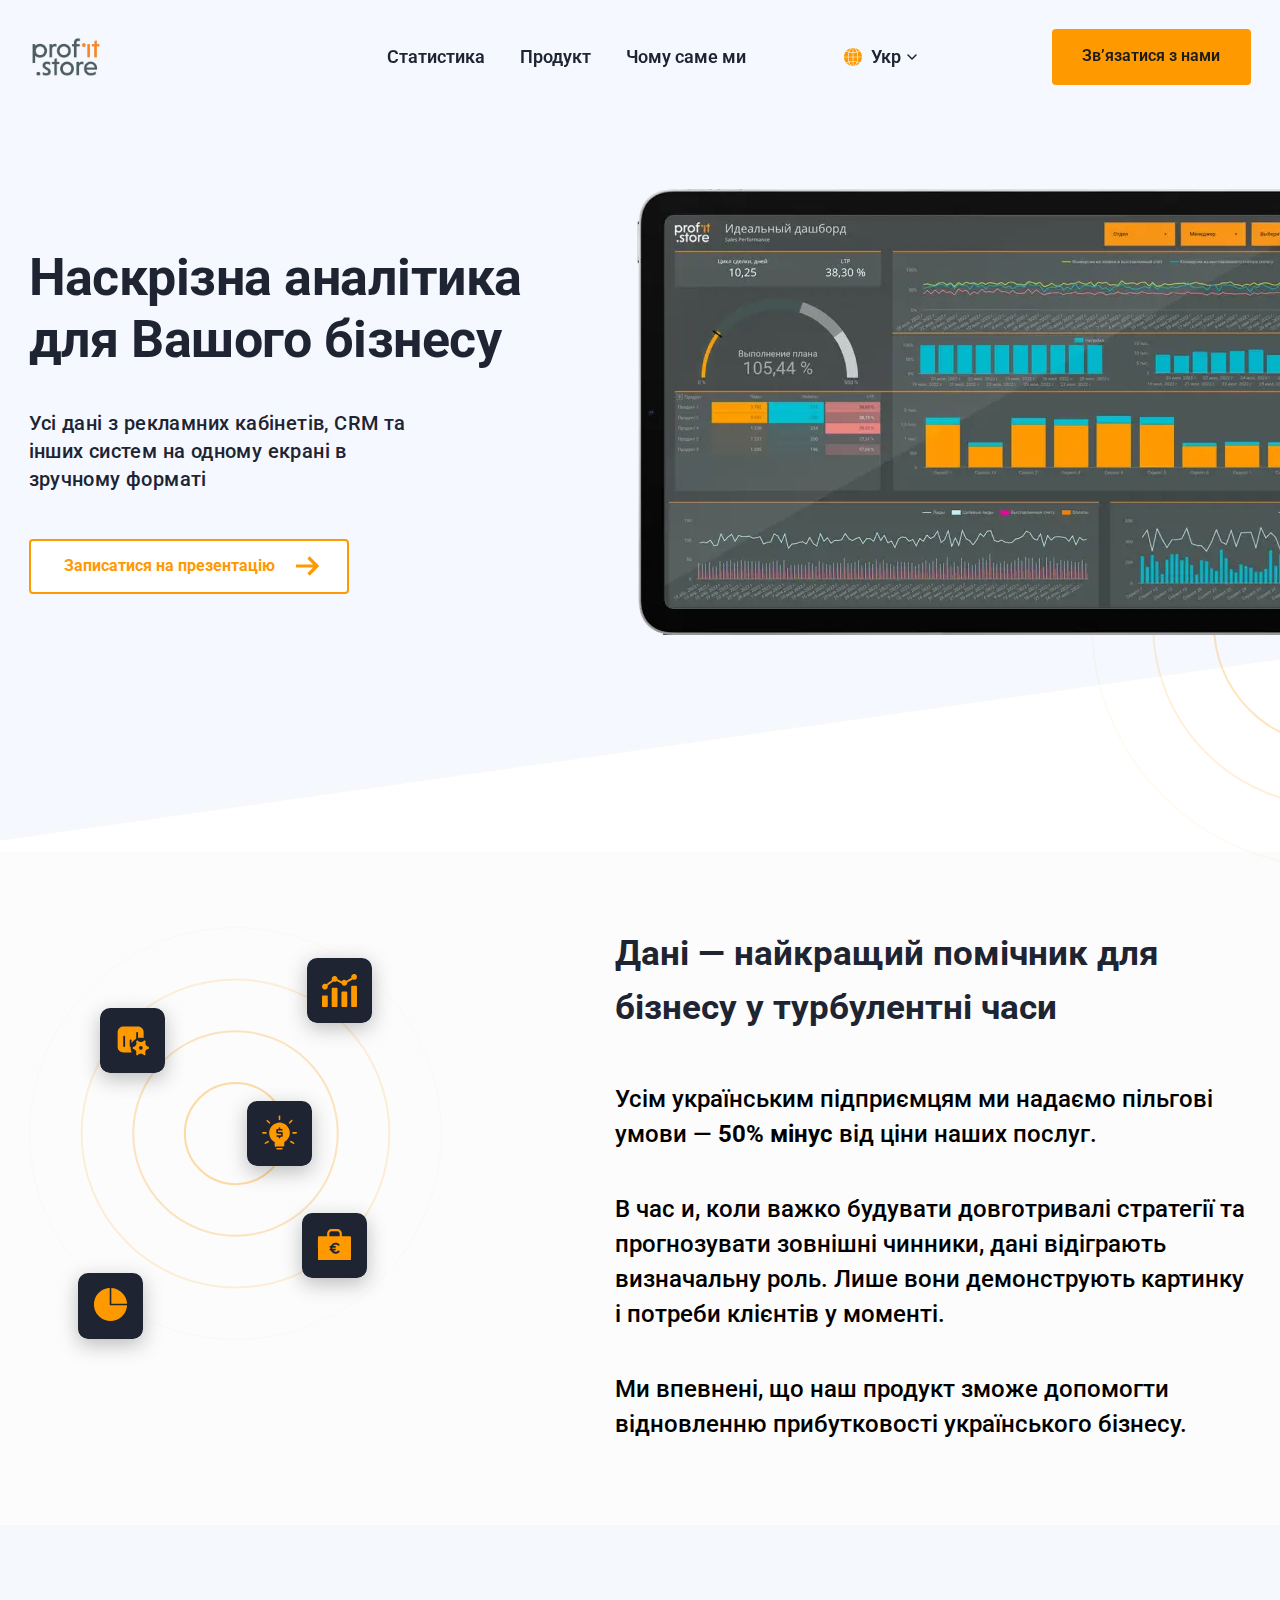
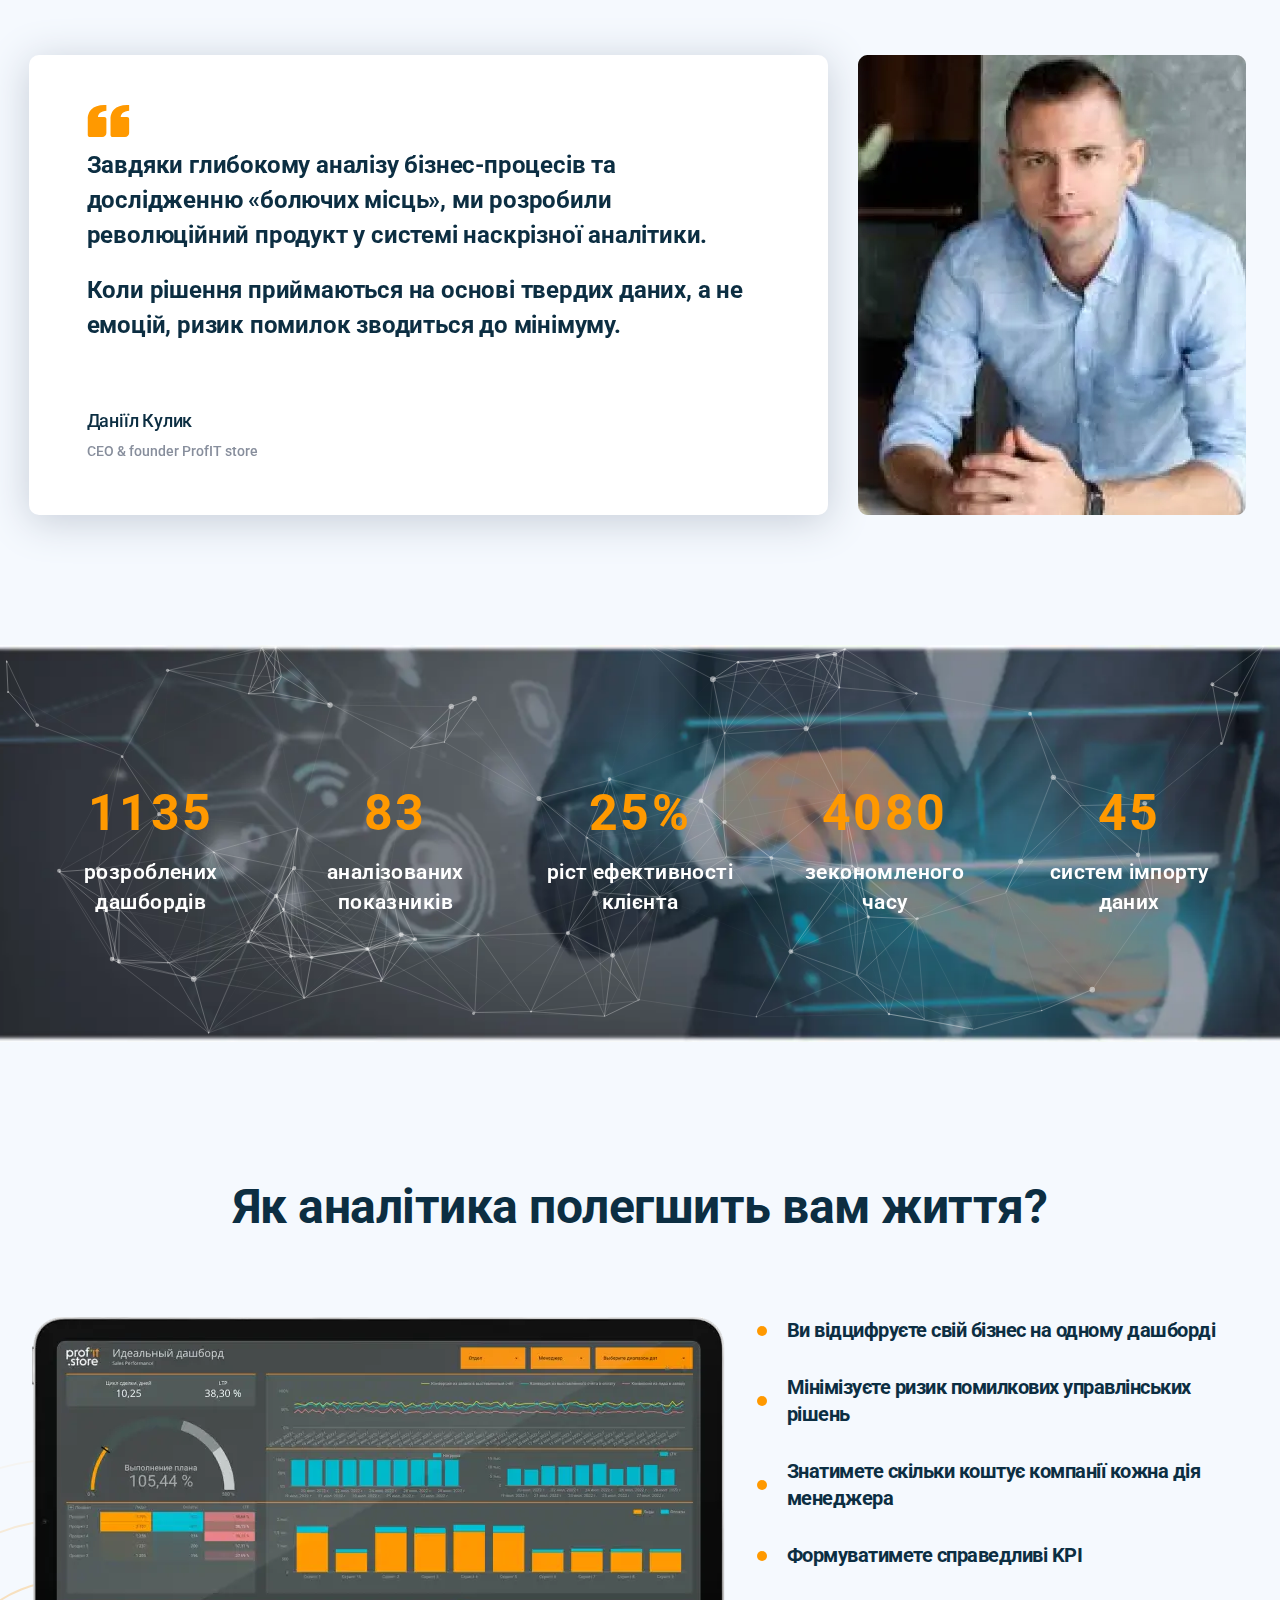
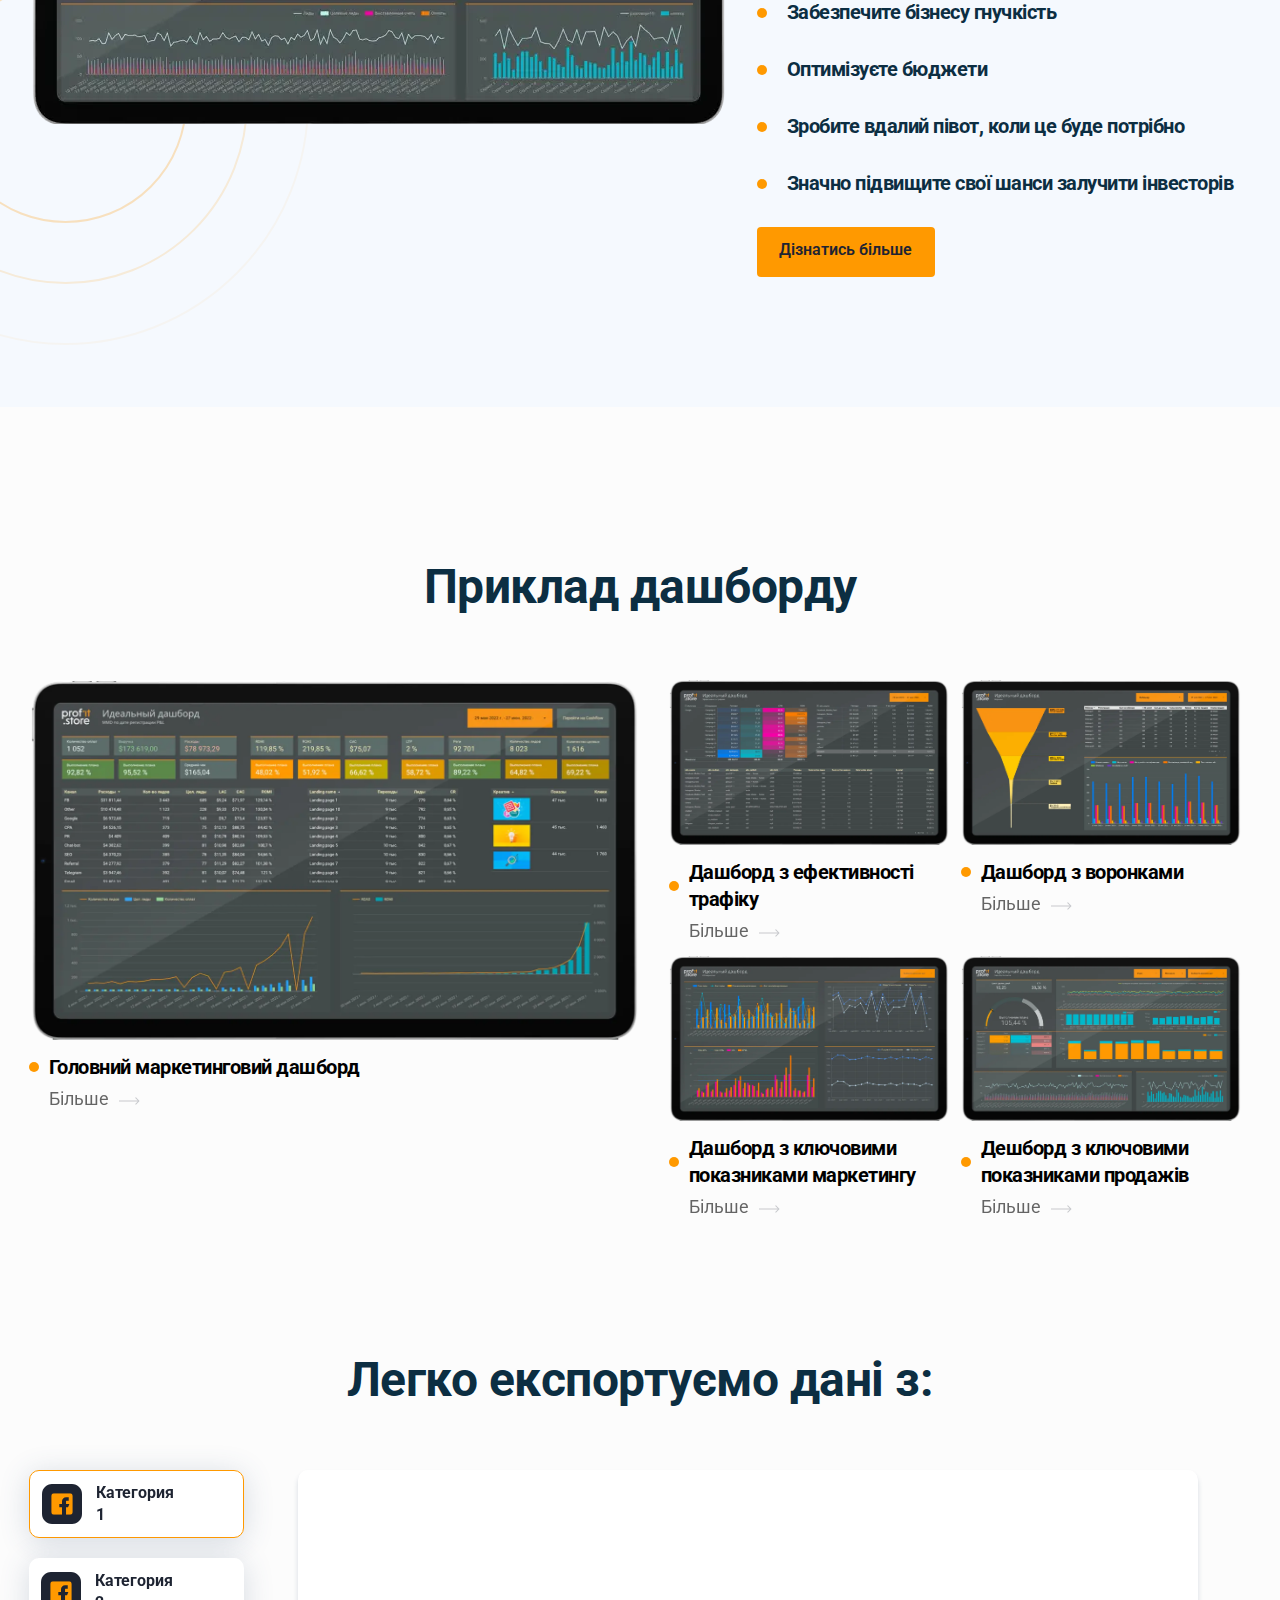
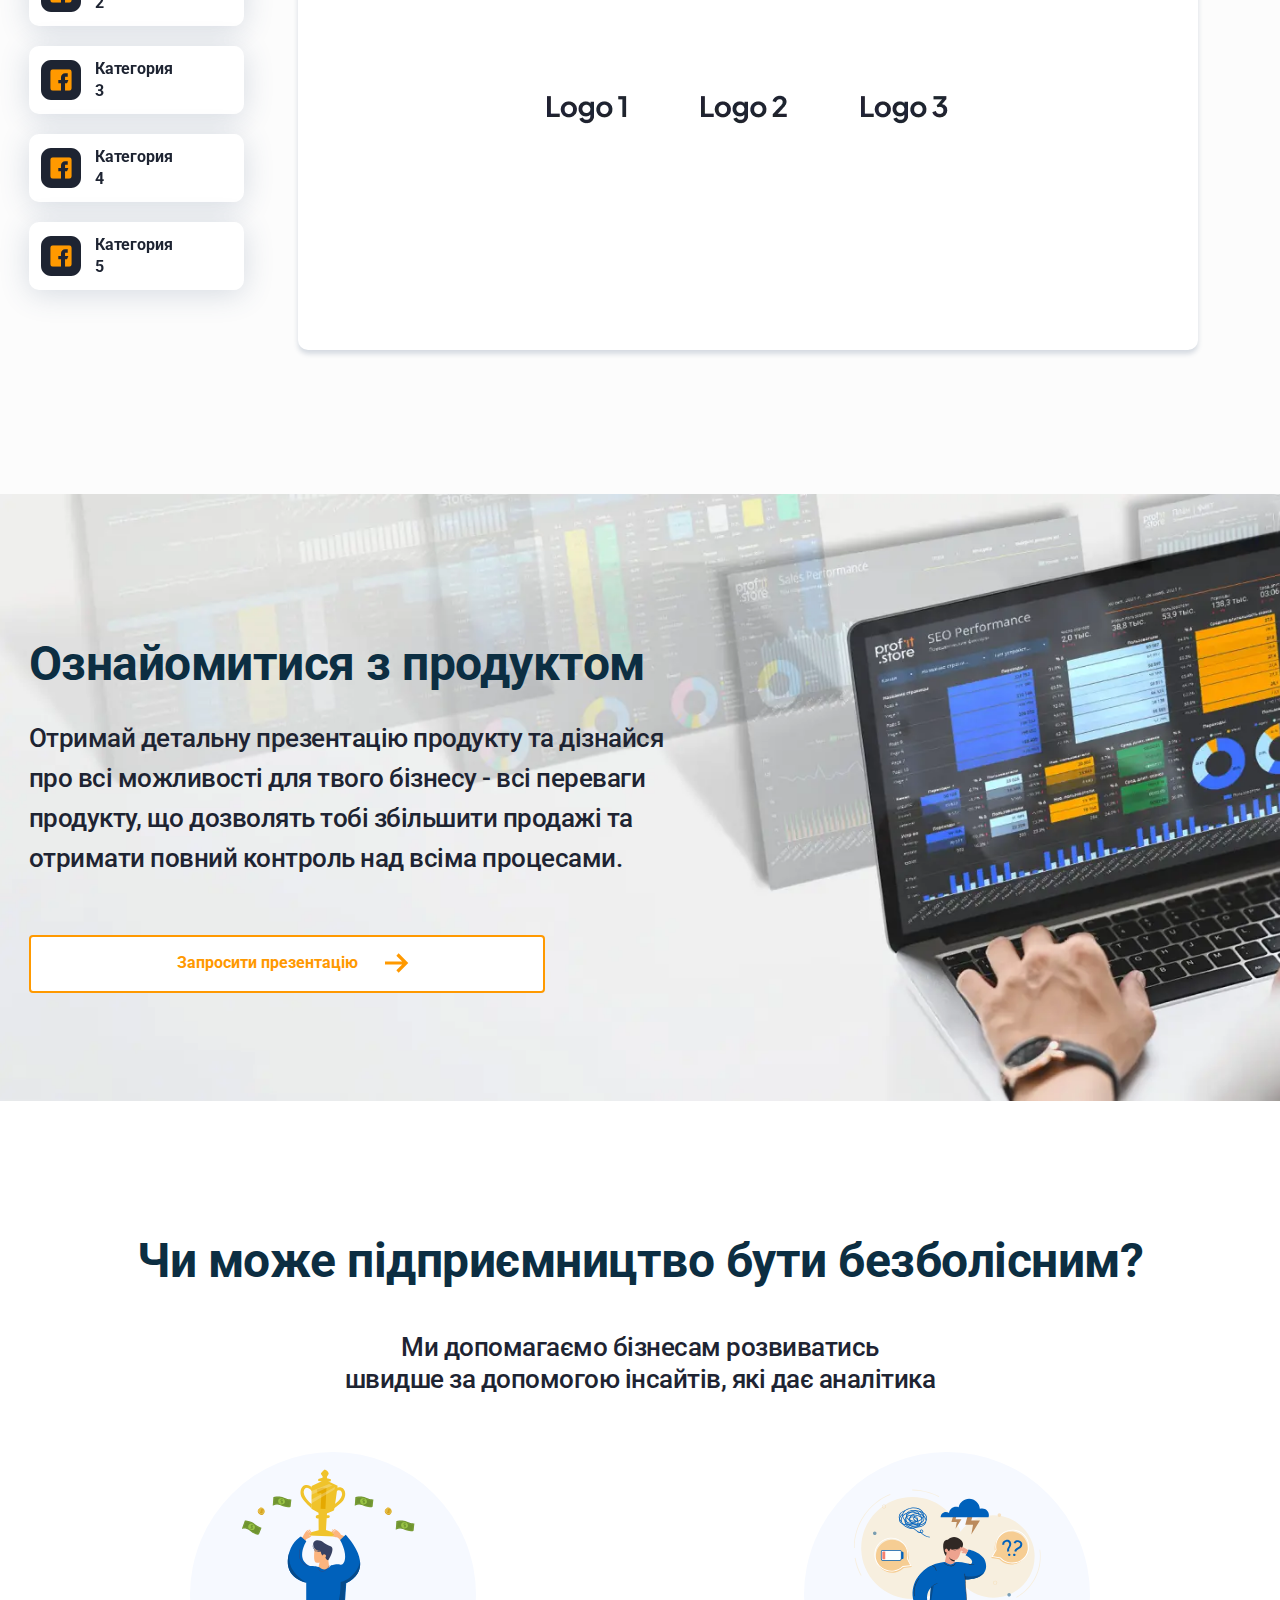
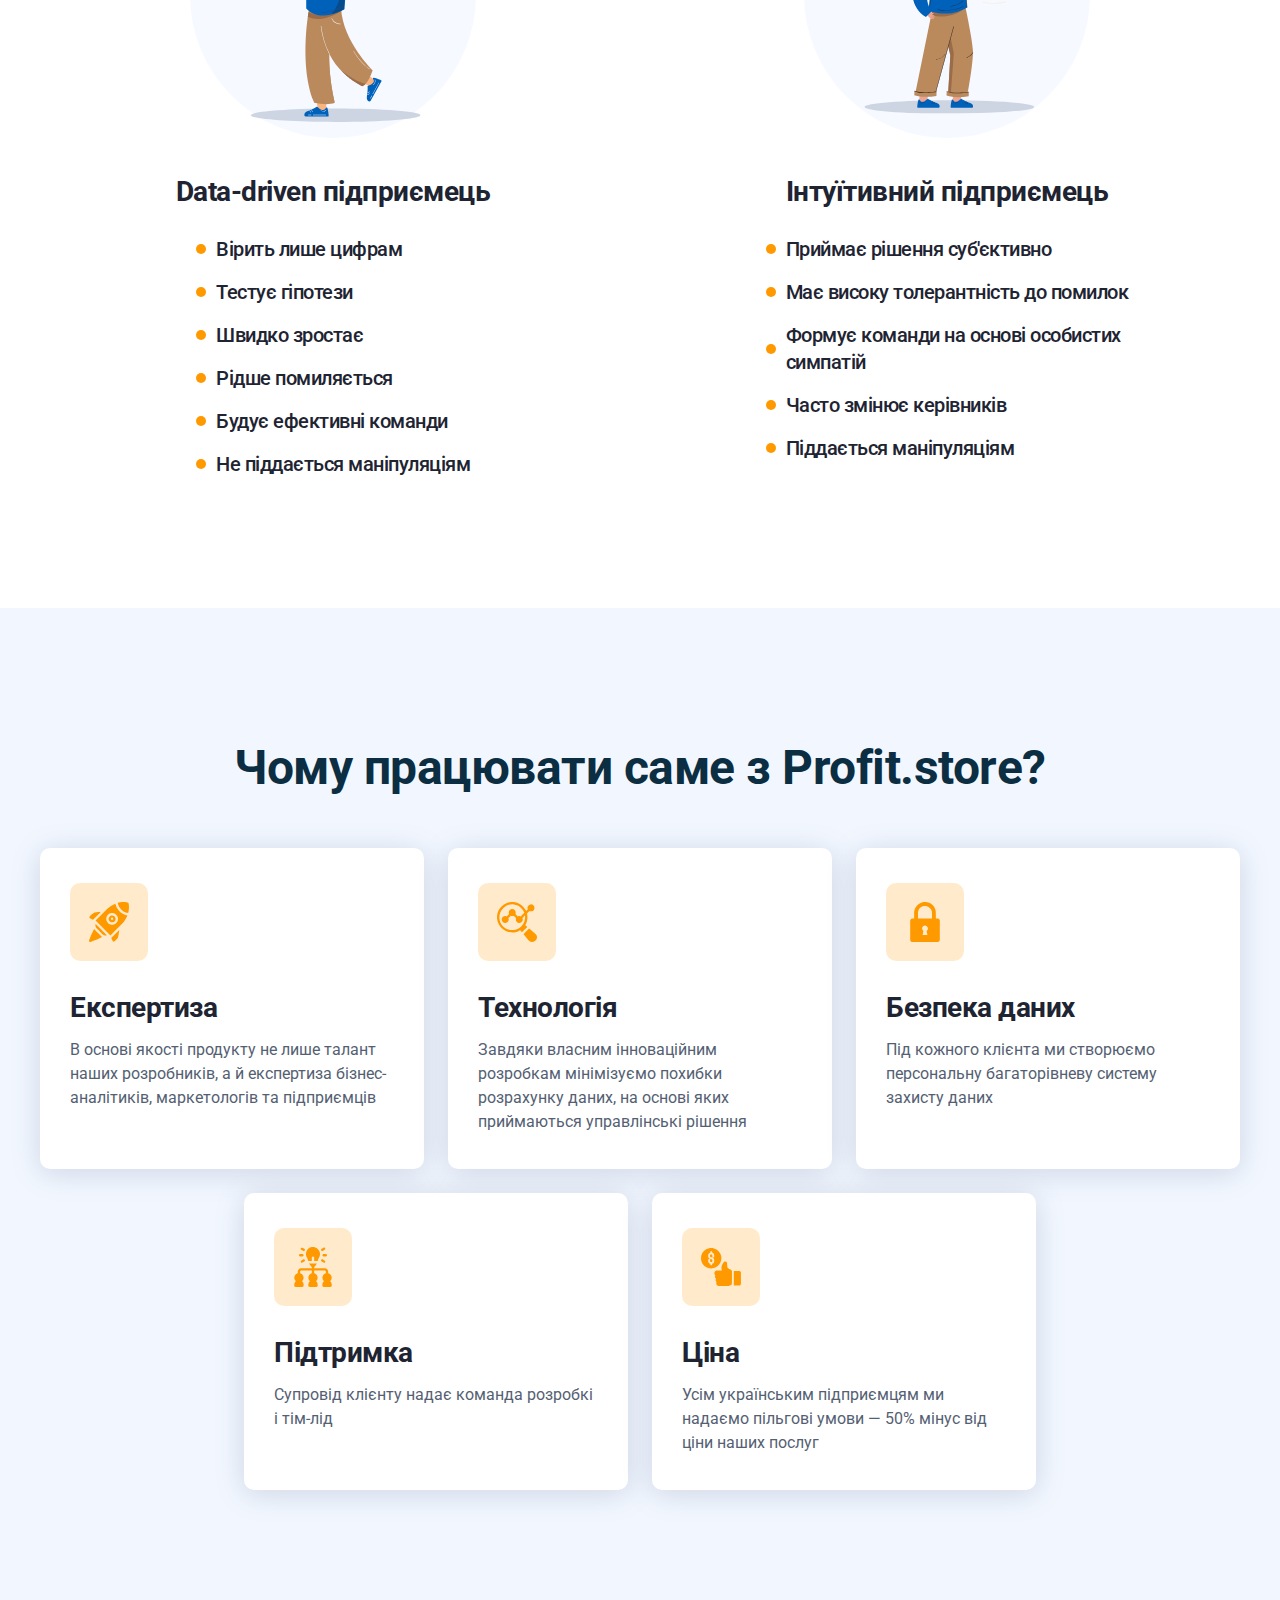
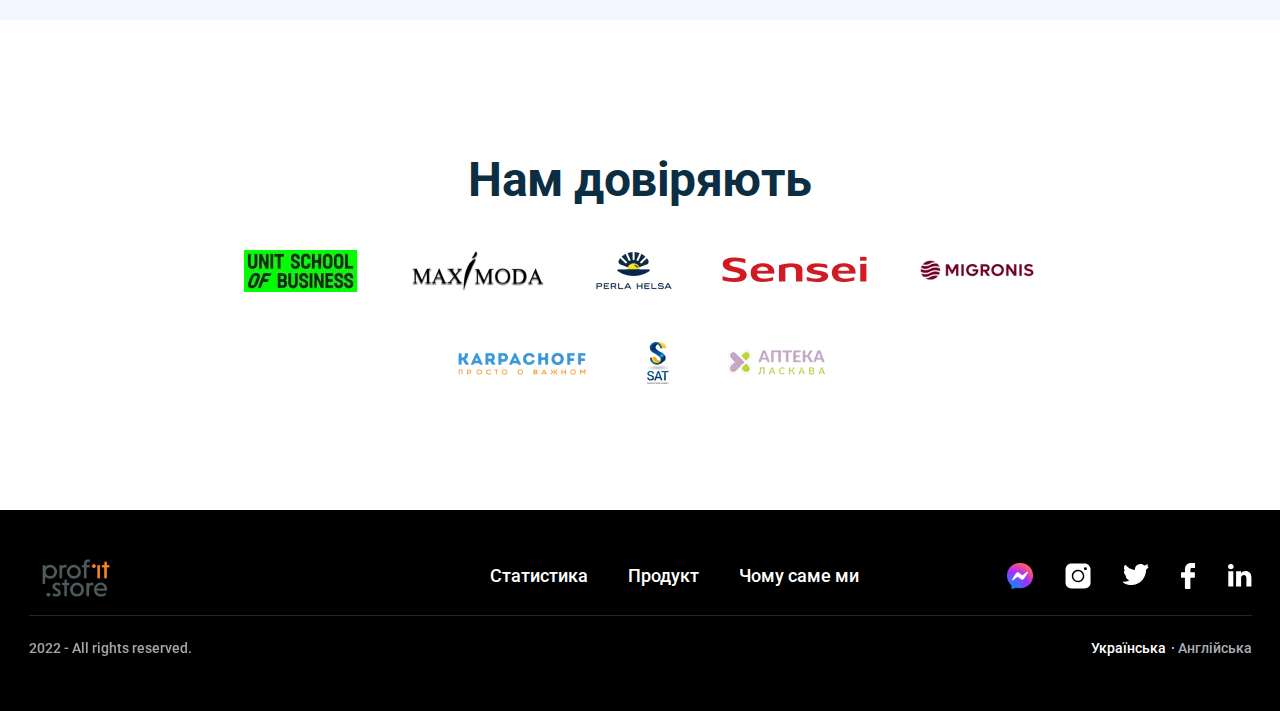
==== commit 9db2f8fb: "Add files via upload" ====
--- a/index.html
+++ b/index.html
@@ -6,7 +6,7 @@
 	<meta charset="UTF-8" />
 	<meta name="format-detection" content="telephone=no" />
 	<!-- <style>body{opacity: 0;}</style> -->
-	<link rel="stylesheet" href="css/style.min.css?_v=20220831160638" />
+	<link rel="stylesheet" href="css/style.min.css?_v=20220902211058" />
 	<!-- <meta name="robots" content="noindex, nofollow"> -->
 	<meta name="viewport" content="width=device-width, initial-scale=1.0" />
 </head>
@@ -20,8 +20,8 @@
 					<nav class="menu__body">
 						<ul class="menu__list">
 							<li class="menu__item"><a href="" class="menu__link" data-goto-header data-goto=".page__statistics">Cтатистика</a></li>
-							<li class="menu__item"><a href="" class="menu__link" data-goto=".page__example">Продукт</a></li>
-							<li class="menu__item"><a href="" class="menu__link" data-goto=".page__work-with">Чому саме ми</a></li>
+							<li class="menu__item"><a href="" class="menu__link" data-goto-header data-goto=".example__title">Продукт</a></li>
+							<li class="menu__item"><a href="" class="menu__link" data-goto-header data-goto=".work-with__title">Чому саме ми</a></li>
 						</ul>
 					</nav>
 				</div>
@@ -154,30 +154,30 @@
 					<div class="example__body">
 						<div class="example__main main-example">
 							<div class="main-example__item">
-								<div class="main-example__image"><picture><source srcset="img/example/owner-dashboard.webp" type="image/webp"><img src="img/example/owner-dashboard.png" alt="Owner dashboard" /></picture></div>
-								<div class="main-example__text text-example">Дашборд оунера</div>
+								<div class="main-example__image"><picture><source srcset="img/example/dashboard-for-business-tasks.webp" type="image/webp"><img src="img/example/dashboard-for-business-tasks.png" alt="Dashboard for business tasks" alt="Owner dashboard" /></picture></div>
+								<div class="main-example__text text-example">Головний маркетинговий дашборд</div>
 								<button data-popup="#mmd" class="main-example__more more-example">Більше</button>
 							</div>
 						</div>
 						<div class="example__side side-example">
 							<div class="side-example__item">
-								<div class="side-example__image"><picture><source srcset="img/example/dashboard-sales-director.webp" type="image/webp"><img src="img/example/dashboard-sales-director.png" alt="Dashboard sales director" /></picture></div>
-								<div class="side-example__text text-example">Дашборд директора з продажів</div>
+								<div class="side-example__image"><picture><source srcset="img/example/owner-dashboard.webp" type="image/webp"><img src="img/example/owner-dashboard.png" alt="Dashboard sales director" /></picture></div>
+								<div class="side-example__text text-example">Дашборд з ефективності трафіку</div>
 								<button data-popup="#marketing" class="side-example__more more-example">Більше</button>
 							</div>
 							<div class="side-example__item">
 								<div class="side-example__image"><picture><source srcset="img/example/dashboard-of-the-financial-director.webp" type="image/webp"><img src="img/example/dashboard-of-the-financial-director.png" alt="Dashboard of the financial director" /></picture></div>
-								<div class="side-example__text text-example">Дашборд фінансового директора</div>
+								<div class="side-example__text text-example">Дашборд з воронками</div>
 								<button data-popup="#path" class="side-example__more more-example">Більше</button>
 							</div>
 							<div class="side-example__item">
-								<div class="side-example__image"><picture><source srcset="img/example/dashboard-for-business-tasks.webp" type="image/webp"><img src="img/example/dashboard-for-business-tasks.png" alt="Dashboard for business tasks" /></picture></div>
-								<div class="side-example__text text-example">Дашборд під бізнес-задачі</div>
+								<div class="side-example__image"><picture><source srcset="img/example/marketing-director-dashboard.webp" type="image/webp"><img src="img/example/marketing-director-dashboard.png" /></picture></div>
+								<div class="side-example__text text-example">Дашборд з ключовими показниками маркетингу</div>
 								<button data-popup="#KPI-marketing" class="side-example__more more-example">Більше</button>
 							</div>
 							<div class="side-example__item">
-								<div class="side-example__image"><picture><source srcset="img/example/marketing-director-dashboard.webp" type="image/webp"><img src="img/example/marketing-director-dashboard.png" alt="Marketing director dashboard" /></picture></div>
-								<div class="side-example__text text-example">Дашборд директора з маркетингу</div>
+								<div class="side-example__image"><picture><source srcset="img/example/dashboard-sales-director.webp" type="image/webp"><img src="img/example/dashboard-sales-director.png" alt="Marketing director dashboard" /></picture></div>
+								<div class="side-example__text text-example">Дешборд з ключовими показниками продажів</div>
 								<button data-popup="#sales-KPI" class="side-example__more more-example">Більше</button>
 							</div>
 						</div>
@@ -258,13 +258,12 @@
 			<section class="page__download download">
 				<picture><source srcset="img/download/bg-download.webp" type="image/webp"><img src="img/download/bg-download.png" alt="Background" /></picture>
 				<div class="download__container">
-					<h2 class="download__title title">Завантажити презентацію продукту</h2>
-					<form class="download__form" action="files/sendmail/sendmail.php" method="POST">
-						<input autocomplete="off" type="text" name="form[text]" data-error="Ошибка" placeholder="Ваше ім’я" class="download__input input" />
-						<input data-required="email" data-validate type="text" name="form[email]" data-error="Введено неправильний E-mail" placeholder="Ваш Email" class="download__input input" />
-						<input autocomplete="off" type="text" name="form[text]" data-error="Ошибка" placeholder="Ваш телефон" class="download__input input" />
-						<button type="submit" class="download__button button">Завантажити презентацію</button>
-					</form>
+					<h2 class="download__title title">Ознайомитися з продуктом</h2>
+					<div class="download__text text">
+						Отримай детальну презентацію продукту та дізнайся про всі можливості для твого бізнесу - всі переваги продукту, що дозволять тобі збільшити продажі та отримати повний контроль над всіма
+						процесами.
+					</div>
+					<a href="" class="download__button">Запросити презентацію</a>
 				</div>
 			</section>
 			<section class="page__entrepreneurship entrepreneurship">
@@ -358,13 +357,13 @@
 					<div class="top-footer__logo"><img src="img/footer/logo.svg" alt="Logo" /></div>
 					<ul class="top-footer__list">
 						<li class="top-footer__item">
-							<a href="" class="top-footer__link">Cтатистика</a>
+							<a href="" class="top-footer__link" data-goto-header data-goto=".page__statistics">Cтатистика</a>
 						</li>
 						<li class="top-footer__item">
-							<a href="" class="top-footer__link">Продукт</a>
+							<a href="" class="top-footer__link" data-goto-header data-goto=".example__title">Продукт</a>
 						</li>
 						<li class="top-footer__item">
-							<a href="" class="top-footer__link">Чому саме ми</a>
+							<a href="" class="top-footer__link" data-goto-header data-goto=".work-with__title">Чому саме ми</a>
 						</li>
 					</ul>
 					<div class="top-footer__actions actions-footer">
@@ -394,13 +393,13 @@
 		<div class="popup__wrapper">
 			<div class="popup__content">
 				<div class="popup__header">
-					<h2 class="popup__title">Дашборд оунера</h2>
+					<h2 class="popup__title">Головний маркетинговий дашборд</h2>
 					<button data-close type="button" class="popup__close"><span></span></button>
 				</div>
 
 				<div class="popup__hero">
 					<div class="popup__body">
-						<iframe class="popup__site" allowfullscreen data-src="https://datastudio.google.com/embed/u/0/reporting/86aa369f-a021-432b-a186-6b45ac88f408/page/p_2kqdfjstrc" frameborder="0"></iframe>
+						<iframe class="popup__site" allowfullscreen data-src="https://datastudio.google.com/embed/u/0/reporting/86aa369f-a021-432b-a186-6b45ac88f408/page/HakkC" frameborder="0"></iframe>
 					</div>
 					<div class="popup__block">
 						<ul class="popup__list">
@@ -439,50 +438,13 @@
 		<div class="popup__wrapper">
 			<div class="popup__content">
 				<div class="popup__header">
-					<h2 class="popup__title">Дашборд директора з продажів</h2>
+					<h2 class="popup__title">Дашборд з ефективності трафіку</h2>
 					<button data-close type="button" class="popup__close"><span></span></button>
 				</div>
 
 				<div class="popup__hero">
 					<div class="popup__body">
-						<iframe class="popup__site" allowfullscreen data-src="https://datastudio.google.com/embed/u/0/reporting/86aa369f-a021-432b-a186-6b45ac88f408/page/p_x5rwixb2rc" frameborder="0"></iframe>
-					</div>
-					<div class="popup__block">
-						<ul class="popup__list">
-							<li class="popup__item">Цикл угоди</li>
-							<li class="popup__item">LTP</li>
-							<li class="popup__item">Виконання плану</li>
-							<li class="popup__item">CR із заявки в рахунок</li>
-							<li class="popup__item">CR з рахунку в оплату</li>
-							<li class="popup__item">CR з ліда в заявку</li>
-							<li class="popup__item">Навантаження</li>
-							<li class="popup__item">LTV</li>
-							<li class="popup__item">Ліди по скрипту</li>
-							<li class="popup__item">Оплати по скрипту</li>
-							<li class="popup__item">Тривалість вхідна лінія</li>
-							<li class="popup__item">Тривалість вихідна лінія</li>
-						</ul>
-						<div class="popup__subtext">
-							Інтерактивний дашборд з повною деталізацією показників продажів в розрізі конкретного менеджера і відділів. Контроль кожного конверсійного етапу, роботи скрипта продажів, навантаження на
-							менеджера, ефективності телефоних розмов та чітка матриця продажів продуктів і субпродуктів з LTV допродажів по кожному менеджеру.
-						</div>
-					</div>
-				</div>
-			</div>
-		</div>
-	</div>
-
-	<div id="path" aria-hidden="true" class="popup">
-		<div class="popup__wrapper">
-			<div class="popup__content">
-				<div class="popup__header">
-					<h2 class="popup__title">Дашборд фінансового директора</h2>
-					<button data-close type="button" class="popup__close"><span></span></button>
-				</div>
-
-				<div class="popup__hero">
-					<div class="popup__body">
-						<iframe class="popup__site" allowfullscreen data-src="https://datastudio.google.com/embed/u/0/reporting/86aa369f-a021-432b-a186-6b45ac88f408/page/p_8oo9fwlsrc" frameborder="0"></iframe>
+						<iframe class="popup__site" allowfullscreen data-src="https://datastudio.google.com/embed/u/0/reporting/86aa369f-a021-432b-a186-6b45ac88f408/page/p_2kqdfjstrc" frameborder="0"></iframe>
 					</div>
 					<div class="popup__block">
 						<ul class="popup__list">
@@ -503,8 +465,8 @@
 							<li class="popup__item">ARPU</li>
 						</ul>
 						<div class="popup__subtext">
-							Інтерактивний дашборд наскрізної аналітики з ефективності рекламних кампаній по всій структурі рекламних каналів з ієрархією кабінетів та utm - міток. Чітка воронка наскрізних показників
-							на кожну активність, чи то email повідомлення, таргетинг, контекст, чат бот, публікація чи рекомендація, все буде деталізовано в результати.
+							Інтерактивний дашборд з повною деталізацією показників продажів в розрізі конкретного менеджера і відділів. Контроль кожного конверсійного етапу, роботи скрипта продажів, навантаження на
+							менеджера, ефективності телефоних розмов та чітка матриця продажів продуктів і субпродуктів з LTV допродажів по кожному менеджеру.
 						</div>
 					</div>
 				</div>
@@ -512,17 +474,17 @@
 		</div>
 	</div>
 
-	<div id="KPI-marketing" aria-hidden="true" class="popup">
+	<div id="path" aria-hidden="true" class="popup">
 		<div class="popup__wrapper">
 			<div class="popup__content">
 				<div class="popup__header">
-					<h2 class="popup__title">Дашборд під бізнес-задачі</h2>
+					<h2 class="popup__title">Дашборд з воронками</h2>
 					<button data-close type="button" class="popup__close"><span></span></button>
 				</div>
 
 				<div class="popup__hero">
 					<div class="popup__body">
-						<iframe class="popup__site" allowfullscreen data-src="https://datastudio.google.com/embed/u/0/reporting/86aa369f-a021-432b-a186-6b45ac88f408/page/HakkC" frameborder="0"></iframe>
+						<iframe class="popup__site" allowfullscreen data-src="https://datastudio.google.com/embed/u/0/reporting/86aa369f-a021-432b-a186-6b45ac88f408/page/p_8oo9fwlsrc" frameborder="0"></iframe>
 					</div>
 					<div class="popup__block">
 						<ul class="popup__list">
@@ -533,7 +495,8 @@
 							<li class="popup__item">Кількість продажів</li>
 						</ul>
 						<div class="popup__subtext">
-							Дашборд керування ключовими кількісними і якісними показниками у маркетингу. Чітка деталізація за період кількості і вартості кваліфікованих та загальних лідів.
+							Інтерактивний дашборд наскрізної аналітики з ефективності рекламних кампаній по всій структурі рекламних каналів з ієрархією кабінетів та utm - міток. Чітка воронка наскрізних показників
+							на кожну активність, чи то email повідомлення, таргетинг, контекст, чат бот, публікація чи рекомендація, все буде деталізовано в результати.
 						</div>
 					</div>
 				</div>
@@ -541,11 +504,11 @@
 		</div>
 	</div>
 
-	<div id="sales-KPI" aria-hidden="true" class="popup">
+	<div id="KPI-marketing" aria-hidden="true" class="popup">
 		<div class="popup__wrapper">
 			<div class="popup__content">
 				<div class="popup__header">
-					<h2 class="popup__title">Дашборд директора з маркетингу</h2>
+					<h2 class="popup__title">Дашборд з ключовими показниками маркетингу</h2>
 					<button data-close type="button" class="popup__close"><span></span></button>
 				</div>
 
@@ -576,7 +539,43 @@
 			</div>
 		</div>
 	</div>
-	<script src="js/app.min.js?_v=20220831160638"></script>
+
+	<div id="sales-KPI" aria-hidden="true" class="popup">
+		<div class="popup__wrapper">
+			<div class="popup__content">
+				<div class="popup__header">
+					<h2 class="popup__title">Дешборд з ключовими показниками продажів</h2>
+					<button data-close type="button" class="popup__close"><span></span></button>
+				</div>
+
+				<div class="popup__hero">
+					<div class="popup__body">
+						<iframe class="popup__site" allowfullscreen data-src="https://datastudio.google.com/embed/u/0/reporting/86aa369f-a021-432b-a186-6b45ac88f408/page/p_x5rwixb2rc" frameborder="0"></iframe>
+					</div>
+					<div class="popup__block">
+						<ul class="popup__list">
+							<li class="popup__item">Цикл угоди</li>
+							<li class="popup__item">LTP</li>
+							<li class="popup__item">Виконання плану</li>
+							<li class="popup__item">CR із заявки в рахунок</li>
+							<li class="popup__item">CR з рахунку в оплату</li>
+							<li class="popup__item">CR з ліда в заявку</li>
+							<li class="popup__item">Навантаження</li>
+							<li class="popup__item">LTV</li>
+							<li class="popup__item">Ліди по скрипту</li>
+							<li class="popup__item">Оплати по скрипту</li>
+							<li class="popup__item">Тривалість вхідна лінія</li>
+							<li class="popup__item">Тривалість вихідна лінія</li>
+						</ul>
+						<div class="popup__subtext">
+							Дашборд керування ключовими кількісними і якісними показниками у маркетингу. Чітка деталізація за період кількості і вартості кваліфікованих та загальних лідів.
+						</div>
+					</div>
+				</div>
+			</div>
+		</div>
+	</div>
+	<script src="js/app.min.js?_v=20220902211058"></script>
 </body>
 
 </html>--- a/css/style.min.css
+++ b/css/style.min.css
@@ -1 +1 @@
-@charset "UTF-8";@import url(https://fonts.googleapis.com/css?family=Roboto:regular,500,700&display=swap);*{padding:0;margin:0;border:0}*,:after,:before{-webkit-box-sizing:border-box;box-sizing:border-box}body,html{height:100%;min-width:320px}body{color:#1e2432;line-height:1;font-family:Roboto;font-size:.875rem;-ms-text-size-adjust:100%;-moz-text-size-adjust:100%;-webkit-text-size-adjust:100%;-webkit-font-smoothing:antialiased;-moz-osx-font-smoothing:grayscale}button,input,textarea{font-family:Roboto;font-size:inherit}button{cursor:pointer;color:inherit;background-color:inherit}a{color:inherit}a:link,a:visited{text-decoration:none}a:hover{text-decoration:none}ul li{list-style:none}img{vertical-align:top}h1,h2,h3,h4,h5,h6{font-weight:inherit;font-size:inherit}body{font-weight:400}.lock body{overflow:hidden;-ms-touch-action:none;touch-action:none;-ms-scroll-chaining:none;overscroll-behavior:none}.wrapper{min-height:100%;display:-webkit-box;display:-ms-flexbox;display:flex;-webkit-box-orient:vertical;-webkit-box-direction:normal;-ms-flex-direction:column;flex-direction:column;overflow:hidden}.wrapper>main{-webkit-box-flex:1;-ms-flex:1 1 auto;flex:1 1 auto}.wrapper>*{min-width:0}[class*=__container]{max-width:76.4375rem;-webkit-box-sizing:content-box;box-sizing:content-box;margin:0 auto;padding:0 .9375rem}.button{display:-webkit-inline-box;display:-ms-inline-flexbox;display:inline-flex;padding:0 0}.button._fw{width:100%}input[type=email],input[type=tel],input[type=text],textarea{-webkit-appearance:none;-moz-appearance:none;appearance:none}.input{border-radius:0!important;width:100%;display:block;padding:0 20px;border:1px solid #eee}textarea.input{resize:none;padding:0 0}body::after{content:"";background-color:rgba(0,0,0,.5);position:fixed;width:100%;height:100%;top:0;left:0;opacity:0;-webkit-transition:opacity .8s ease 0s;-o-transition:opacity .8s ease 0s;transition:opacity .8s ease 0s;pointer-events:none;z-index:149}.popup-show body::after{opacity:1}.popup{position:fixed;top:0;left:0;bottom:0;right:0;padding:30px 10px;-webkit-transition:visibility .8s ease 0s;-o-transition:visibility .8s ease 0s;transition:visibility .8s ease 0s;visibility:hidden;pointer-events:none}.popup_show{z-index:150;visibility:visible;overflow:auto;pointer-events:auto}.popup_show .popup__content{visibility:visible;-webkit-transform:scale(1);-ms-transform:scale(1);transform:scale(1)}.popup__wrapper{display:-webkit-box;display:-ms-flexbox;display:flex;-webkit-box-orient:vertical;-webkit-box-direction:normal;-ms-flex-direction:column;flex-direction:column;-webkit-box-align:center;-ms-flex-align:center;align-items:center;min-height:100%;-webkit-box-flex:1;-ms-flex:1 1 auto;flex:1 1 auto;width:100%;display:flex;-webkit-box-pack:center;-ms-flex-pack:center;justify-content:center;align-items:center}.popup__content{visibility:hidden;-webkit-transform:scale(0);-ms-transform:scale(0);transform:scale(0);-webkit-transition:-webkit-transform .3s ease 0s;transition:-webkit-transform .3s ease 0s;-o-transition:transform .3s ease 0s;transition:transform .3s ease 0s;transition:transform .3s ease 0s,-webkit-transform .3s ease 0s;background-color:#eee;width:100%;max-width:87.5rem;border-radius:20px}@supports (padding:clamp(0.625rem ,-0.3396302251rem + 4.8231511254vw ,3.4375rem)){.popup__content{padding:clamp(.625rem ,-.3396302251rem + 4.8231511254vw ,3.4375rem)}}@supports not (padding:clamp(0.625rem ,-0.3396302251rem + 4.8231511254vw ,3.4375rem)){.popup__content{padding:calc(.625rem + 2.8125 * (100vw - 20rem)/ 58.3125)}}.lock .popup__content{visibility:visible}.popup__content{display:-webkit-box;display:-ms-flexbox;display:flex;-webkit-box-orient:vertical;-webkit-box-direction:normal;-ms-flex-direction:column;flex-direction:column}.popup__header{display:-webkit-box;display:-ms-flexbox;display:flex;-webkit-box-align:start;-ms-flex-align:start;align-items:start;-webkit-box-pack:justify;-ms-flex-pack:justify;justify-content:space-between}.popup__title{font-weight:700;line-height:1.2564102564;letter-spacing:-.462633px;color:#000;position:relative;padding-left:2.5rem}@supports (font-size:clamp(1.25rem ,0.8427116827rem + 2.0364415863vw ,2.4375rem)){.popup__title{font-size:clamp(1.25rem ,.8427116827rem + 2.0364415863vw ,2.4375rem)}}@supports not (font-size:clamp(1.25rem ,0.8427116827rem + 2.0364415863vw ,2.4375rem)){.popup__title{font-size:calc(1.25rem + 1.1875 * (100vw - 20rem)/ 58.3125)}}@supports (margin-bottom:clamp(0.9375rem ,-0.4558547696rem + 6.9667738478vw ,5rem)){.popup__title{margin-bottom:clamp(.9375rem ,-.4558547696rem + 6.9667738478vw ,5rem)}}@supports not (margin-bottom:clamp(0.9375rem ,-0.4558547696rem + 6.9667738478vw ,5rem)){.popup__title{margin-bottom:calc(.9375rem + 4.0625 * (100vw - 20rem)/ 58.3125)}}.popup__title::before{content:"";position:absolute;top:50%;left:0;width:1.125rem;height:1.125rem;border-radius:50%;background-color:#f90;-webkit-transform:translate(0,-50%);-ms-transform:translate(0,-50%);transform:translate(0,-50%)}.popup__close{display:-webkit-inline-box;display:-ms-inline-flexbox;display:inline-flex;font-weight:700;line-height:.9090909091;text-align:center;color:#f90;padding-right:.9375rem;position:relative}@supports (font-size:clamp(0.9375rem ,0.783159164rem + 0.7717041801vw ,1.3875rem)){.popup__close{font-size:clamp(.9375rem ,.783159164rem + .7717041801vw ,1.3875rem)}}@supports not (font-size:clamp(0.9375rem ,0.783159164rem + 0.7717041801vw ,1.3875rem)){.popup__close{font-size:calc(.9375rem + .45 * (100vw - 20rem)/ 58.3125)}}.popup__close::after{content:url(../img/example/close.svg);position:absolute;top:50%;left:100%;-webkit-transform:translate(-50%,-50%);-ms-transform:translate(-50%,-50%);transform:translate(-50%,-50%)}.popup__hero{display:none;gap:2.375rem}.popup__body{position:relative;-webkit-box-flex:0;-ms-flex:0 0 60.4166666667%;flex:0 0 60.4166666667%;height:30.4375rem;-webkit-box-shadow:0 .25rem .9375rem rgba(0,0,0,.3);box-shadow:0 .25rem .9375rem rgba(0,0,0,.3);border-radius:.625rem}.popup__body iframe{width:100%;height:100%;top:0;left:0;-o-object-fit:cover;object-fit:cover;border-radius:.625rem}.popup__block{background-color:#f5f7fa;border-radius:9.25265px;padding:1.5rem}.popup__list{display:-webkit-box;display:-ms-flexbox;display:flex;-ms-flex-wrap:wrap;flex-wrap:wrap}.popup__list:not(:last-child){margin-bottom:1.875rem}.popup__item{position:relative;padding-left:.9375rem;margin-right:.75rem;font-weight:500;font-size:.875rem;line-height:1.1428571429;color:#3f3e3e;margin-bottom:1rem}.popup__item::before{content:"";position:absolute;top:50%;left:0;width:.625rem;height:.625rem;-webkit-transform:translate(0,-50%);-ms-transform:translate(0,-50%);transform:translate(0,-50%);border-radius:50%;background-color:#f90}.popup__subtext{font-weight:400;font-size:1rem;line-height:1.3063063063;color:#555f73}.popup-show .popup__hero{display:-webkit-box;display:-ms-flexbox;display:flex}[class*=-ibg]{position:relative}[class*=-ibg] img{position:absolute;width:100%;height:100%;top:0;left:0;-o-object-fit:cover;object-fit:cover}[class*=-ibg_contain] img{-o-object-fit:contain;object-fit:contain}.title{font-weight:700;line-height:1.25;letter-spacing:-.5px;color:#0c2e42;text-align:center}@supports (font-size:clamp(1.875rem ,1.48914791rem + 1.9292604502vw ,3rem)){.title{font-size:clamp(1.875rem ,1.48914791rem + 1.9292604502vw ,3rem)}}@supports not (font-size:clamp(1.875rem ,1.48914791rem + 1.9292604502vw ,3rem)){.title{font-size:calc(1.875rem + 1.125 * (100vw - 20rem)/ 58.3125)}}.text-example{position:relative;font-weight:700;font-size:1.25rem;line-height:1.35;letter-spacing:-.5px;color:#000;padding-left:1.25rem;max-width:16.1875rem}.text-example:not(:last-child){margin-bottom:.2em}.text-example::before{content:"";position:absolute;top:50%;left:0;width:.625rem;height:.625rem;border-radius:50%;background-color:#f90;-webkit-transform:translate(0,-50%);-ms-transform:translate(0,-50%);transform:translate(0,-50%)}.more-example{font-weight:400;font-size:1.125rem;line-height:1.5;color:#000;opacity:.6;padding-left:1.25rem}.more-example::after{margin-left:.625rem;content:url(../img/example/arrow-modal.svg)}#particles-js{position:absolute;width:100%;height:100%;top:0;left:0;background-repeat:no-repeat;background-size:cover;background-position:50% 50%;z-index:1}.header{position:fixed;top:0;left:0;width:100%;z-index:50;-webkit-transition:all .3s ease 0s;-o-transition:all .3s ease 0s;transition:all .3s ease 0s}@supports (padding-top:clamp(1.25rem ,1.057073955rem + 0.9646302251vw ,1.8125rem)){.header{padding-top:clamp(1.25rem ,1.057073955rem + .9646302251vw ,1.8125rem)}}@supports not (padding-top:clamp(1.25rem ,1.057073955rem + 0.9646302251vw ,1.8125rem)){.header{padding-top:calc(1.25rem + .5625 * (100vw - 20rem)/ 58.3125)}}@supports (padding-bottom:clamp(1.25rem ,1.057073955rem + 0.9646302251vw ,1.8125rem)){.header{padding-bottom:clamp(1.25rem ,1.057073955rem + .9646302251vw ,1.8125rem)}}@supports not (padding-bottom:clamp(1.25rem ,1.057073955rem + 0.9646302251vw ,1.8125rem)){.header{padding-bottom:calc(1.25rem + .5625 * (100vw - 20rem)/ 58.3125)}}.header__container{display:-webkit-box;display:-ms-flexbox;display:flex;-webkit-box-align:center;-ms-flex-align:center;align-items:center;-ms-flex-wrap:wrap;flex-wrap:wrap}.header._header-scroll{-webkit-backdrop-filter:blur(.625rem);backdrop-filter:blur(.625rem);background-color:rgba(255,255,255,.85)}@supports (margin-right:clamp(1.875rem ,-39.9196428571rem + 67.4107142857vw ,20.75rem)){.header__logo{margin-right:clamp(1.875rem ,-39.9196428571rem + 67.4107142857vw ,20.75rem)}}@supports not (margin-right:clamp(1.875rem ,-39.9196428571rem + 67.4107142857vw ,20.75rem)){.header__logo{margin-right:calc(1.875rem + 18.875 * (100vw - 62rem)/ 28)}}@supports (margin-right:clamp(1.875rem ,1.7249464094rem + 0.7502679528vw ,2.3125rem)){.header__menu{margin-right:clamp(1.875rem ,1.7249464094rem + .7502679528vw ,2.3125rem)}}@supports not (margin-right:clamp(1.875rem ,1.7249464094rem + 0.7502679528vw ,2.3125rem)){.header__menu{margin-right:calc(1.875rem + .4375 * (100vw - 20rem)/ 58.3125)}}.header__button{display:-webkit-box;display:-ms-flexbox;display:flex;font-weight:600;font-size:1rem;line-height:1.5;text-align:center;color:#1b1b1b;padding:.9375rem 1.9375rem 1.0625rem 1.875rem;background-color:#f90;border-radius:.25rem;white-space:nowrap;-webkit-transition:background-color .3s ease 0s;-o-transition:background-color .3s ease 0s;transition:background-color .3s ease 0s}.menu{display:-webkit-box;display:-ms-flexbox;display:flex;-webkit-box-pack:end;-ms-flex-pack:end;justify-content:flex-end}.menu__item{white-space:nowrap}.menu__link{font-weight:600;font-size:1.125rem;line-height:1.5555555556;color:#1e2432;-webkit-transition:color .3s ease 0s;-o-transition:color .3s ease 0s;transition:color .3s ease 0s}.spollers{position:relative}@supports (margin-right:clamp(1.875rem ,0.9746784566rem + 4.501607717vw ,4.5rem)){.spollers{margin-right:clamp(1.875rem ,.9746784566rem + 4.501607717vw ,4.5rem)}}@supports not (margin-right:clamp(1.875rem ,0.9746784566rem + 4.501607717vw ,4.5rem)){.spollers{margin-right:calc(1.875rem + 2.625 * (100vw - 20rem)/ 58.3125)}}.spollers__item{display:-webkit-box;display:-ms-flexbox;display:flex;-webkit-box-align:center;-ms-flex-align:center;align-items:center}.spollers__icon{margin-right:.5625rem}.spollers__title{display:-webkit-box;display:-ms-flexbox;display:flex;-webkit-box-align:center;-ms-flex-align:center;align-items:center;gap:.1875rem;font-weight:600;font-size:1.125rem;line-height:1.5555555556;color:#1e2432}.spollers__title img{-webkit-transition:-webkit-transform .3s ease 0s;transition:-webkit-transform .3s ease 0s;-o-transition:transform .3s ease 0s;transition:transform .3s ease 0s;transition:transform .3s ease 0s,-webkit-transform .3s ease 0s}.spollers__title._spoller-active img{-webkit-transform:rotate(180deg);-ms-transform:rotate(180deg);transform:rotate(180deg)}.spollers__body{position:absolute;top:100%;right:0;z-index:2;background-color:#f90;padding:.3125rem;border-radius:.625rem;-webkit-box-shadow:0 0 5px rgba(0,0,0,.2);box-shadow:0 0 5px rgba(0,0,0,.2);font-weight:600;font-size:1.125rem;line-height:1.5555555556;color:#1e2432}.icon-menu{display:none}.footer{background-color:#000}@supports (padding-top:clamp(1.875rem ,1.6177652733rem + 1.2861736334vw ,2.625rem)){.footer{padding-top:clamp(1.875rem ,1.6177652733rem + 1.2861736334vw ,2.625rem)}}@supports not (padding-top:clamp(1.875rem ,1.6177652733rem + 1.2861736334vw ,2.625rem)){.footer{padding-top:calc(1.875rem + .75 * (100vw - 20rem)/ 58.3125)}}.footer__top{display:-webkit-box;display:-ms-flexbox;display:flex;-webkit-box-align:center;-ms-flex-align:center;align-items:center;-webkit-box-pack:justify;-ms-flex-pack:justify;justify-content:space-between;-ms-flex-wrap:wrap;flex-wrap:wrap;-webkit-column-gap:.625rem;-moz-column-gap:.625rem;column-gap:.625rem}.top-footer{padding-bottom:.875rem;border-bottom:.0625rem solid rgba(85,95,115,.4039215686)}@supports (margin-right:clamp(1.875rem ,-39.0892857143rem + 66.0714285714vw ,20.375rem)){.top-footer__logo{margin-right:clamp(1.875rem ,-39.0892857143rem + 66.0714285714vw ,20.375rem)}}@supports not (margin-right:clamp(1.875rem ,-39.0892857143rem + 66.0714285714vw ,20.375rem)){.top-footer__logo{margin-right:calc(1.875rem + 18.5 * (100vw - 62rem)/ 28)}}.top-footer__list{display:-webkit-box;display:-ms-flexbox;display:flex;-webkit-box-pack:center;-ms-flex-pack:center;justify-content:center;-ms-flex-wrap:wrap;flex-wrap:wrap}@supports (gap:clamp(1.25rem ,0.8212754555rem + 2.1436227224vw ,2.5rem)){.top-footer__list{gap:clamp(1.25rem ,.8212754555rem + 2.1436227224vw ,2.5rem)}}@supports not (gap:clamp(1.25rem ,0.8212754555rem + 2.1436227224vw ,2.5rem)){.top-footer__list{gap:calc(1.25rem + 1.25 * (100vw - 20rem)/ 58.3125)}}.top-footer__link{font-weight:500;font-size:1.125rem;line-height:1.5555555556;color:#fff;-webkit-transition:color .3s ease 0s;-o-transition:color .3s ease 0s;transition:color .3s ease 0s}.actions-footer{display:-webkit-box;display:-ms-flexbox;display:flex}@supports (gap:clamp(1.25rem ,0.9927652733rem + 1.2861736334vw ,2rem)){.actions-footer{gap:clamp(1.25rem ,.9927652733rem + 1.2861736334vw ,2rem)}}@supports not (gap:clamp(1.25rem ,0.9927652733rem + 1.2861736334vw ,2rem)){.actions-footer{gap:calc(1.25rem + .75 * (100vw - 20rem)/ 58.3125)}}.bottom-footer{display:-webkit-box;display:-ms-flexbox;display:flex;-webkit-box-align:center;-ms-flex-align:center;align-items:center;-webkit-column-gap:.625rem;-moz-column-gap:.625rem;column-gap:.625rem;-webkit-box-pack:justify;-ms-flex-pack:justify;justify-content:space-between;padding-top:1.375rem}@supports (padding-bottom:clamp(1.875rem ,1.4034030011rem + 2.3579849946vw ,3.25rem)){.bottom-footer{padding-bottom:clamp(1.875rem ,1.4034030011rem + 2.3579849946vw ,3.25rem)}}@supports not (padding-bottom:clamp(1.875rem ,1.4034030011rem + 2.3579849946vw ,3.25rem)){.bottom-footer{padding-bottom:calc(1.875rem + 1.375 * (100vw - 20rem)/ 58.3125)}}.bottom-footer__copy{font-weight:500;font-size:.875rem;line-height:1.5;color:#e6e8ed;opacity:.7}.bottom-footer__language{display:-webkit-box;display:-ms-flexbox;display:flex;font-weight:500;font-size:.875rem;line-height:1.5;color:#fff}.bottom-footer__ua{padding-right:.375rem}.bottom-footer__eng{padding-left:.375rem;position:relative;color:#aaadb5;color:#aaadb5}.bottom-footer__eng::before{content:"";position:absolute;width:.125rem;height:.125rem;background-color:#aaadb5;-webkit-transform:translate(0,-50%);-ms-transform:translate(0,-50%);transform:translate(0,-50%);top:50%;left:0}.no-webp .get-started{background:url(../img/get-started/BG.png) center/cover no-repeat}.get-started{background-color:#fcfcfc}.get-started__container{position:relative;z-index:1;display:-webkit-box;display:-ms-flexbox;display:flex;-webkit-box-align:center;-ms-flex-align:center;align-items:center;gap:3.4375rem}@supports (padding-top:clamp(5rem ,2.6634512326rem + 11.6827438371vw ,11.8125rem)){.get-started__container{padding-top:clamp(5rem ,2.6634512326rem + 11.6827438371vw ,11.8125rem)}}@supports not (padding-top:clamp(5rem ,2.6634512326rem + 11.6827438371vw ,11.8125rem)){.get-started__container{padding-top:calc(5rem + 6.8125 * (100vw - 20rem)/ 58.3125)}}@supports (padding-bottom:clamp(1.875rem ,-2.1335744909rem + 20.0428724544vw ,13.5625rem)){.get-started__container{padding-bottom:clamp(1.875rem ,-2.1335744909rem + 20.0428724544vw ,13.5625rem)}}@supports not (padding-bottom:clamp(1.875rem ,-2.1335744909rem + 20.0428724544vw ,13.5625rem)){.get-started__container{padding-bottom:calc(1.875rem + 11.6875 * (100vw - 20rem)/ 58.3125)}}.get-started__title{font-weight:700;line-height:1.1923076923;letter-spacing:-.01em;color:#1e2432}@supports (font-size:clamp(1.875rem ,1.4034030011rem + 2.3579849946vw ,3.25rem)){.get-started__title{font-size:clamp(1.875rem ,1.4034030011rem + 2.3579849946vw ,3.25rem)}}@supports not (font-size:clamp(1.875rem ,1.4034030011rem + 2.3579849946vw ,3.25rem)){.get-started__title{font-size:calc(1.875rem + 1.375 * (100vw - 20rem)/ 58.3125)}}.get-started__title:not(:last-child){margin-bottom:.7307692308em}.get-started__text{font-weight:500;font-size:1.25rem;line-height:1.4;letter-spacing:.02em;color:#1e2432;max-width:25rem}.get-started__text:not(:last-child){margin-bottom:3.1em}.get-started__button{font-weight:700;font-size:1rem;line-height:1.375;text-align:center;color:#f90;background:#fff;border:.125rem solid #f90;border-radius:.25rem;padding:.9375rem 4.5rem 1.0625rem 2.0625rem;position:relative;white-space:nowrap;-webkit-transition:background-color .3s ease 0s;-o-transition:background-color .3s ease 0s;transition:background-color .3s ease 0s}.get-started__button::after{content:url(../img/get-started/arrow-right.svg);position:absolute;top:55%;right:4.4510385757%;-webkit-transform:translate(-50%,-50%);-ms-transform:translate(-50%,-50%);transform:translate(-50%,-50%)}.get-started__image{margin-right:-9rem;position:relative}.get-started__image img{position:relative;z-index:2}.get-started__decor1{position:absolute;width:15.1875rem;height:15.1875rem;bottom:-6.9375rem;right:-3.75rem;border-radius:50%;border:.125rem solid rgba(255,153,0,.25)}.get-started__decor2{position:absolute;width:22.8125rem;height:22.8125rem;bottom:-10.75rem;right:-7.5625rem;border-radius:50%;border:.125rem solid rgba(255,153,0,.15)}.get-started__decor3{position:absolute;width:30.4375rem;height:30.4375rem;bottom:-14.5625rem;right:-11.375rem;border-radius:50%;border:.125rem solid rgba(255,153,0,.05)}.info{background-color:#fcfcfc}@supports (padding-top:clamp(1.875rem ,0.9103697749rem + 4.8231511254vw ,4.6875rem)){.info{padding-top:clamp(1.875rem ,.9103697749rem + 4.8231511254vw ,4.6875rem)}}@supports not (padding-top:clamp(1.875rem ,0.9103697749rem + 4.8231511254vw ,4.6875rem)){.info{padding-top:calc(1.875rem + 2.8125 * (100vw - 20rem)/ 58.3125)}}@supports (padding-bottom:clamp(1.875rem ,0.7388799571rem + 5.6806002144vw ,5.1875rem)){.info{padding-bottom:clamp(1.875rem ,.7388799571rem + 5.6806002144vw ,5.1875rem)}}@supports not (padding-bottom:clamp(1.875rem ,0.7388799571rem + 5.6806002144vw ,5.1875rem)){.info{padding-bottom:calc(1.875rem + 3.3125 * (100vw - 20rem)/ 58.3125)}}.info__container{display:-webkit-box;display:-ms-flexbox;display:flex}@supports ((-moz-column-gap:clamp(1.875rem ,-1.190380493rem + 15.3269024652vw ,10.8125rem)) or (column-gap:clamp(1.875rem ,-1.190380493rem + 15.3269024652vw ,10.8125rem))){.info__container{-webkit-column-gap:clamp(1.875rem ,-1.190380493rem + 15.3269024652vw ,10.8125rem);-moz-column-gap:clamp(1.875rem ,-1.190380493rem + 15.3269024652vw ,10.8125rem);column-gap:clamp(1.875rem ,-1.190380493rem + 15.3269024652vw ,10.8125rem)}}@supports not ((-moz-column-gap:clamp(1.875rem ,-1.190380493rem + 15.3269024652vw ,10.8125rem)) or (column-gap:clamp(1.875rem ,-1.190380493rem + 15.3269024652vw ,10.8125rem))){.info__container{-webkit-column-gap:calc(1.875rem + 8.9375 * (100vw - 20rem)/ 58.3125);-moz-column-gap:calc(1.875rem + 8.9375 * (100vw - 20rem)/ 58.3125);column-gap:calc(1.875rem + 8.9375 * (100vw - 20rem)/ 58.3125)}}.info__image{-webkit-box-flex:0;-ms-flex:0 0 25.8125rem;flex:0 0 25.8125rem;margin:0 auto}.info__image img{max-width:100%}.info__body{-webkit-box-flex:1;-ms-flex:1 1 auto;flex:1 1 auto}.info__title{font-weight:700;line-height:1.5428571429;color:#1e2432}@supports (font-size:clamp(1.875rem ,1.7678188639rem + 0.5359056806vw ,2.1875rem)){.info__title{font-size:clamp(1.875rem ,1.7678188639rem + .5359056806vw ,2.1875rem)}}@supports not (font-size:clamp(1.875rem ,1.7678188639rem + 0.5359056806vw ,2.1875rem)){.info__title{font-size:calc(1.875rem + .3125 * (100vw - 20rem)/ 58.3125)}}.info__title:not(:last-child){margin-bottom:1.3428571429em}.info__text{font-weight:500;line-height:1.4583333333;color:#000}@supports (font-size:clamp(1.25rem ,1.1642550911rem + 0.4287245445vw ,1.5rem)){.info__text{font-size:clamp(1.25rem ,1.1642550911rem + .4287245445vw ,1.5rem)}}@supports not (font-size:clamp(1.25rem ,1.1642550911rem + 0.4287245445vw ,1.5rem)){.info__text{font-size:calc(1.25rem + .25 * (100vw - 20rem)/ 58.3125)}}.info__text span{font-weight:700}.info__text p:not(:last-child){margin-bottom:2.5rem}.comments{background-color:#f5f9fe}@supports (padding-top:clamp(1.875rem ,-0.2686227224rem + 10.718113612vw ,8.125rem)){.comments{padding-top:clamp(1.875rem ,-.2686227224rem + 10.718113612vw ,8.125rem)}}@supports not (padding-top:clamp(1.875rem ,-0.2686227224rem + 10.718113612vw ,8.125rem)){.comments{padding-top:calc(1.875rem + 6.25 * (100vw - 20rem)/ 58.3125)}}@supports (padding-bottom:clamp(1.875rem ,-0.2686227224rem + 10.718113612vw ,8.125rem)){.comments{padding-bottom:clamp(1.875rem ,-.2686227224rem + 10.718113612vw ,8.125rem)}}@supports not (padding-bottom:clamp(1.875rem ,-0.2686227224rem + 10.718113612vw ,8.125rem)){.comments{padding-bottom:calc(1.875rem + 6.25 * (100vw - 20rem)/ 58.3125)}}.comments__container{display:-webkit-box;display:-ms-flexbox;display:flex;gap:1.875rem}.comments__body{-webkit-box-flex:0;-ms-flex:0 1 49.9375rem;flex:0 1 49.9375rem}.comments__image img{max-width:100%}.body-comments{background:#fff;border-radius:.625rem;-webkit-filter:drop-shadow(0 6px 20px #c5ccd7);filter:drop-shadow(0 6px 20px #c5ccd7);padding:3.125rem 3.375rem 3rem 3.625rem}.body-comments__icon{margin-bottom:.6875rem}.body-comments__text{font-weight:700;line-height:1.4583333333;letter-spacing:-.2px;color:#0c2e42;margin-bottom:3.9375rem}@supports (font-size:clamp(1.25rem ,1.1642550911rem + 0.4287245445vw ,1.5rem)){.body-comments__text{font-size:clamp(1.25rem ,1.1642550911rem + .4287245445vw ,1.5rem)}}@supports not (font-size:clamp(1.25rem ,1.1642550911rem + 0.4287245445vw ,1.5rem)){.body-comments__text{font-size:calc(1.25rem + .25 * (100vw - 20rem)/ 58.3125)}}.body-comments__text p:not(:last-child){margin-bottom:1.25rem}.body-comments__author{font-weight:500;font-size:1.125rem;line-height:1.6666666667;letter-spacing:-.2px;color:#0c2e42}.body-comments__profession{font-weight:500;font-size:.875rem;line-height:2.1428571429;color:#555f73;opacity:.7}.statistics{position:relative}.statistics img{position:absolute;width:100%;height:100%;top:0;left:0;-o-object-fit:cover;object-fit:cover;-o-object-position:center;object-position:center}@supports (padding-top:clamp(1.875rem ,-0.2686227224rem + 10.718113612vw ,8.125rem)){.statistics{padding-top:clamp(1.875rem ,-.2686227224rem + 10.718113612vw ,8.125rem)}}@supports not (padding-top:clamp(1.875rem ,-0.2686227224rem + 10.718113612vw ,8.125rem)){.statistics{padding-top:calc(1.875rem + 6.25 * (100vw - 20rem)/ 58.3125)}}@supports (padding-bottom:clamp(1.875rem ,-0.1614415863rem + 10.1822079314vw ,7.8125rem)){.statistics{padding-bottom:clamp(1.875rem ,-.1614415863rem + 10.1822079314vw ,7.8125rem)}}@supports not (padding-bottom:clamp(1.875rem ,-0.1614415863rem + 10.1822079314vw ,7.8125rem)){.statistics{padding-bottom:calc(1.875rem + 5.9375 * (100vw - 20rem)/ 58.3125)}}.statistics__body{display:-webkit-box;display:-ms-flexbox;display:flex;-ms-flex-wrap:wrap;flex-wrap:wrap;position:relative;z-index:2}.statistics__items{-webkit-box-flex:0;-ms-flex:0 1 20%;flex:0 1 20%}.statistics__value{font-weight:700;font-size:3.125rem;line-height:1.54;text-align:center;letter-spacing:.05em;text-transform:uppercase;color:#f90}.statistics__value:not(:last-child){margin-bottom:.1em}.statistics__text{font-weight:600;font-size:1.3125rem;line-height:1.4285714286;text-align:center;letter-spacing:.02em;color:#fff}.analytics{background-color:#f5f9fe}@supports (padding-top:clamp(1.875rem ,-0.3758038585rem + 11.2540192926vw ,8.4375rem)){.analytics{padding-top:clamp(1.875rem ,-.3758038585rem + 11.2540192926vw ,8.4375rem)}}@supports not (padding-top:clamp(1.875rem ,-0.3758038585rem + 11.2540192926vw ,8.4375rem)){.analytics{padding-top:calc(1.875rem + 6.5625 * (100vw - 20rem)/ 58.3125)}}@supports (padding-bottom:clamp(1.875rem ,-0.2686227224rem + 10.718113612vw ,8.125rem)){.analytics{padding-bottom:clamp(1.875rem ,-.2686227224rem + 10.718113612vw ,8.125rem)}}@supports not (padding-bottom:clamp(1.875rem ,-0.2686227224rem + 10.718113612vw ,8.125rem)){.analytics{padding-bottom:calc(1.875rem + 6.25 * (100vw - 20rem)/ 58.3125)}}.analytics__title{font-weight:700;line-height:1.25;letter-spacing:-.5px;color:#0c2e42;text-align:center}@supports (font-size:clamp(1.875rem ,1.48914791rem + 1.9292604502vw ,3rem)){.analytics__title{font-size:clamp(1.875rem ,1.48914791rem + 1.9292604502vw ,3rem)}}@supports not (font-size:clamp(1.875rem ,1.48914791rem + 1.9292604502vw ,3rem)){.analytics__title{font-size:calc(1.875rem + 1.125 * (100vw - 20rem)/ 58.3125)}}.analytics__title:not(:last-child){margin-bottom:1.6666666667em}.analytics__body{display:-webkit-box;display:-ms-flexbox;display:flex;gap:1.8125rem}.analytics__image{-webkit-box-flex:0;-ms-flex:0 0 43.6875rem;flex:0 0 43.6875rem;max-height:25.4375rem;position:relative}.analytics__image img{max-width:100%;position:relative;z-index:1}.analytics__decor1{position:absolute;width:15.1875rem;height:15.1875rem;bottom:-6.1875rem;left:-5.3125rem;border-radius:50%;border:.125rem solid rgba(255,153,0,.25)}.analytics__decor2{position:absolute;width:22.8125rem;height:22.8125rem;bottom:-10rem;left:-9.125rem;border-radius:50%;border:.125rem solid rgba(255,153,0,.15)}.analytics__decor3{position:absolute;width:30.4375rem;height:30.4375rem;bottom:-13.8125rem;left:-12.9375rem;border-radius:50%;border:.125rem solid rgba(255,153,0,.05)}.content-analytics__list:not(:last-child){margin-bottom:1.875rem}.content-analytics__item{font-weight:700;font-size:1.25rem;line-height:1.35;letter-spacing:-.5px;color:#0c2e42;position:relative;padding-left:1.875rem}.content-analytics__item::before{content:"";position:absolute;top:50%;left:0;width:.625rem;height:.625rem;-webkit-transform:translate(0,-50%);-ms-transform:translate(0,-50%);transform:translate(0,-50%);border-radius:50%;background-color:#f90}.content-analytics__item:not(:last-child){margin-bottom:1.5em}.content-analytics__button{display:inline-block;font-weight:600;font-size:1rem;line-height:1.75;text-align:center;color:#1e2432;background-color:#f90;border-radius:.25rem;padding:.5625rem 1.4375rem .8125rem 1.375rem;-webkit-transition:background-color .3s ease 0s;-o-transition:background-color .3s ease 0s;transition:background-color .3s ease 0s}.example{background-color:#fcfcfc}@supports (padding-top:clamp(1.875rem ,-0.6973472669rem + 12.8617363344vw ,9.375rem)){.example{padding-top:clamp(1.875rem ,-.6973472669rem + 12.8617363344vw ,9.375rem)}}@supports not (padding-top:clamp(1.875rem ,-0.6973472669rem + 12.8617363344vw ,9.375rem)){.example{padding-top:calc(1.875rem + 7.5 * (100vw - 20rem)/ 58.3125)}}@supports (padding-bottom:clamp(1.875rem ,-0.2686227224rem + 10.718113612vw ,8.125rem)){.example{padding-bottom:clamp(1.875rem ,-.2686227224rem + 10.718113612vw ,8.125rem)}}@supports not (padding-bottom:clamp(1.875rem ,-0.2686227224rem + 10.718113612vw ,8.125rem)){.example{padding-bottom:calc(1.875rem + 6.25 * (100vw - 20rem)/ 58.3125)}}.example__title:not(:last-child){margin-bottom:1.3125em}.example__body{display:-webkit-box;display:-ms-flexbox;display:flex;gap:1.125rem}.example__main{-webkit-box-flex:0;-ms-flex:0 0 50%;flex:0 0 50%}.example__side{-webkit-box-pack:center;-ms-flex-pack:center;justify-content:center}.main-example__item img{max-width:100%}.main-example__image:not(:last-child){margin-bottom:.875rem}.side-example{display:-webkit-box;display:-ms-flexbox;display:flex;-ms-flex-wrap:wrap;flex-wrap:wrap;gap:.75rem}.side-example__item{max-width:17.5rem}.side-example__item img{max-width:100%}.side-example__image:not(:last-child){margin-bottom:.875rem}.export{background:#fcfcfc}@supports (padding-bottom:clamp(1.875rem ,-0.5687299035rem + 12.2186495177vw ,9rem)){.export{padding-bottom:clamp(1.875rem ,-.5687299035rem + 12.2186495177vw ,9rem)}}@supports not (padding-bottom:clamp(1.875rem ,-0.5687299035rem + 12.2186495177vw ,9rem)){.export{padding-bottom:calc(1.875rem + 7.125 * (100vw - 20rem)/ 58.3125)}}.export__title:not(:last-child){margin-bottom:1.25em}.export__body{display:-webkit-box;display:-ms-flexbox;display:flex;gap:3.375rem;position:relative}.export__slider{margin:-1.875rem;padding:1.875rem}.swiper-slide{display:-webkit-box;display:-ms-flexbox;display:flex;-webkit-box-align:center;-ms-flex-align:center;align-items:center;gap:.895625rem;background-color:#fff;border:none;-webkit-box-shadow:0 .25rem 1.875rem rgba(59,84,122,.2);box-shadow:0 .25rem 1.875rem rgba(59,84,122,.2);border-radius:.625rem;padding:1.25rem 3.9375rem 1.25rem .75rem;-webkit-transition:border .3s ease 0s;-o-transition:border .3s ease 0s;transition:border .3s ease 0s;cursor:pointer;transition:border .3s ease 0s}.swiper-slide.swiper-slide-thumb-active{border:.0625rem solid #f90}.swiper-slide__text{font-weight:700;font-size:1rem;line-height:1.375;color:#1e2432}.thumbs__slider{max-width:58.125rem;margin:-.9375rem;padding:.9375rem}.thumbs__slide{display:-webkit-box;display:-ms-flexbox;display:flex;gap:4.625rem;height:30rem;-webkit-box-pack:center;-ms-flex-pack:center;justify-content:center;padding:1.25rem 1.25rem;background-color:#fff;-webkit-box-shadow:0 .25rem .3125rem rgba(59,84,122,.2);box-shadow:0 .25rem .3125rem rgba(59,84,122,.2);border-radius:.625rem;border:none}.thumbs__slide img{max-width:100%}.download{position:relative}.download img{position:absolute;width:100%;height:100%;top:0;left:0;-o-object-fit:cover;object-fit:cover}@supports (padding-top:clamp(1.875rem ,0.3744640943rem + 7.5026795284vw ,6.25rem)){.download{padding-top:clamp(1.875rem ,.3744640943rem + 7.5026795284vw ,6.25rem)}}@supports not (padding-top:clamp(1.875rem ,0.3744640943rem + 7.5026795284vw ,6.25rem)){.download{padding-top:calc(1.875rem + 4.375 * (100vw - 20rem)/ 58.3125)}}@supports (padding-bottom:clamp(1.875rem ,0.2029742765rem + 8.3601286174vw ,6.75rem)){.download{padding-bottom:clamp(1.875rem ,.2029742765rem + 8.3601286174vw ,6.75rem)}}@supports not (padding-bottom:clamp(1.875rem ,0.2029742765rem + 8.3601286174vw ,6.75rem)){.download{padding-bottom:calc(1.875rem + 4.875 * (100vw - 20rem)/ 58.3125)}}.download__container{position:relative}.download__title{text-align:left;max-width:42.0625rem}.download__title:not(:last-child){margin-bottom:1.125em}.download__form{position:relative}.download .form__error{position:absolute;top:110%;left:0;text-align:center;color:red;-webkit-transform:translate(0,-18%);-ms-transform:translate(0,-18%);transform:translate(0,-18%)}.download__input{font-weight:500;font-size:1rem;line-height:1.375;color:#3b3e45;max-width:32.25rem;padding:1.25rem 7.8125rem;text-align:center}.download__input::-webkit-input-placeholder{text-align:center}.download__input::-moz-placeholder{text-align:center}.download__input:-ms-input-placeholder{text-align:center}.download__input::-ms-input-placeholder{text-align:center}.download__input::placeholder{text-align:center}.download__input:not(:last-child){margin-bottom:.75rem}.download__button{display:-webkit-inline-box;display:-ms-inline-flexbox;display:inline-flex;-webkit-box-pack:center;-ms-flex-pack:center;justify-content:center;font-weight:700;font-size:1rem;line-height:1.375;color:#f90;background:#fff;border:.125rem solid #f90;border-radius:.25rem;padding:.9375rem 4.5rem 1.0625rem 2.0625rem;position:relative;white-space:nowrap;-webkit-transition:background-color .3s ease 0s;-o-transition:background-color .3s ease 0s;transition:background-color .3s ease 0s;width:32.25rem}@supports (margin-top:clamp(0.75rem ,0.557073955rem + 0.9646302251vw ,1.3125rem)){.download__button{margin-top:clamp(.75rem ,.557073955rem + .9646302251vw ,1.3125rem)}}@supports not (margin-top:clamp(0.75rem ,0.557073955rem + 0.9646302251vw ,1.3125rem)){.download__button{margin-top:calc(.75rem + .5625 * (100vw - 20rem)/ 58.3125)}}.download__button::after{content:url(../img/get-started/arrow-right.svg);position:absolute;top:55%;right:21.7054263566%;-webkit-transform:translate(-50%,-50%);-ms-transform:translate(-50%,-50%);transform:translate(-50%,-50%)}@supports (padding-top:clamp(1.875rem ,-0.2686227224rem + 10.718113612vw ,8.125rem)){.entrepreneurship{padding-top:clamp(1.875rem ,-.2686227224rem + 10.718113612vw ,8.125rem)}}@supports not (padding-top:clamp(1.875rem ,-0.2686227224rem + 10.718113612vw ,8.125rem)){.entrepreneurship{padding-top:calc(1.875rem + 6.25 * (100vw - 20rem)/ 58.3125)}}@supports (padding-bottom:clamp(1.875rem ,-0.2686227224rem + 10.718113612vw ,8.125rem)){.entrepreneurship{padding-bottom:clamp(1.875rem ,-.2686227224rem + 10.718113612vw ,8.125rem)}}@supports not (padding-bottom:clamp(1.875rem ,-0.2686227224rem + 10.718113612vw ,8.125rem)){.entrepreneurship{padding-bottom:calc(1.875rem + 6.25 * (100vw - 20rem)/ 58.3125)}}.entrepreneurship__title:not(:last-child){margin-bottom:.8333333333em}.entrepreneurship__text{font-weight:500;line-height:1.2307692308;text-align:center;letter-spacing:-.5px;color:#1e2432}@supports (font-size:clamp(1.25rem ,1.1213826367rem + 0.6430868167vw ,1.625rem)){.entrepreneurship__text{font-size:clamp(1.25rem ,1.1213826367rem + .6430868167vw ,1.625rem)}}@supports not (font-size:clamp(1.25rem ,1.1213826367rem + 0.6430868167vw ,1.625rem)){.entrepreneurship__text{font-size:calc(1.25rem + .375 * (100vw - 20rem)/ 58.3125)}}.entrepreneurship__text:not(:last-child){margin-bottom:2.1923076923em}.entrepreneurship__body{display:-webkit-box;display:-ms-flexbox;display:flex;gap:.3125rem}.entrepreneurship__column{-webkit-box-flex:0;-ms-flex:0 1 50%;flex:0 1 50%}.column-entrepreneurship{display:-webkit-box;display:-ms-flexbox;display:flex;-webkit-box-orient:vertical;-webkit-box-direction:normal;-ms-flex-direction:column;flex-direction:column;-webkit-box-align:center;-ms-flex-align:center;align-items:center}.column-entrepreneurship__image{display:-webkit-box;display:-ms-flexbox;display:flex;-webkit-box-pack:center;-ms-flex-pack:center;justify-content:center;position:relative;height:17.875rem;width:17.875rem}.column-entrepreneurship__image:not(:last-child){margin-bottom:2.25rem}.column-entrepreneurship__image img{position:relative;max-width:100%}.column-entrepreneurship__image::before{content:"";position:absolute;top:50%;left:50%;width:17.875rem;height:17.875rem;-webkit-transform:translate(-50%,-50%);-ms-transform:translate(-50%,-50%);transform:translate(-50%,-50%);border-radius:50%;background-color:#f6f9ff}.column-entrepreneurship__title{font-weight:700;font-size:1.75rem;line-height:1.2857142857;letter-spacing:-.5px;color:#1e2432}.column-entrepreneurship__title:not(:last-child){margin-bottom:.9285714286em}.column-entrepreneurship__item{font-weight:500;font-size:1.25rem;line-height:1.35;letter-spacing:-.5px;color:#1e2432;position:relative;padding-left:1.25rem}.column-entrepreneurship__item::before{content:"";position:absolute;top:50%;left:0;width:.625rem;height:.625rem;-webkit-transform:translate(0,-50%);-ms-transform:translate(0,-50%);transform:translate(0,-50%);border-radius:50%;background-color:#f90}.column-entrepreneurship__item:not(:last-child){margin-bottom:.8em}.work-with{background-color:#f2f7ff}@supports (padding-top:clamp(1.875rem ,-0.2686227224rem + 10.718113612vw ,8.125rem)){.work-with{padding-top:clamp(1.875rem ,-.2686227224rem + 10.718113612vw ,8.125rem)}}@supports not (padding-top:clamp(1.875rem ,-0.2686227224rem + 10.718113612vw ,8.125rem)){.work-with{padding-top:calc(1.875rem + 6.25 * (100vw - 20rem)/ 58.3125)}}@supports (padding-bottom:clamp(1.875rem ,-0.2686227224rem + 10.718113612vw ,8.125rem)){.work-with{padding-bottom:clamp(1.875rem ,-.2686227224rem + 10.718113612vw ,8.125rem)}}@supports not (padding-bottom:clamp(1.875rem ,-0.2686227224rem + 10.718113612vw ,8.125rem)){.work-with{padding-bottom:calc(1.875rem + 6.25 * (100vw - 20rem)/ 58.3125)}}.work-with__title:not(:last-child){margin-bottom:1.0416666667em}.work-with__body{display:-webkit-box;display:-ms-flexbox;display:flex;gap:1.5rem;-ms-flex-wrap:wrap;flex-wrap:wrap;-webkit-box-pack:center;-ms-flex-pack:center;justify-content:center}.work-with__item{-webkit-box-flex:0;-ms-flex:0 1 24rem;flex:0 1 24rem}.item-work-with{background-color:#fff;-webkit-box-shadow:0 .25rem 1.875rem rgba(59,84,122,.2);box-shadow:0 .25rem 1.875rem rgba(59,84,122,.2);border-radius:.625rem;padding:2.1875rem 1.875rem 2.1875rem 1.875rem}.item-work-with__icon:not(:last-child){margin-bottom:1.8125rem}.item-work-with__title{font-weight:700;font-size:1.75rem;line-height:1.2857142857;letter-spacing:-.5px;color:#1e2432}.item-work-with__title:not(:last-child){margin-bottom:.75rem}.item-work-with__text{font-weight:400;font-size:1rem;line-height:1.5;color:#555f73}@supports (padding-top:clamp(1.875rem ,-0.2686227224rem + 10.718113612vw ,8.125rem)){.trust-us{padding-top:clamp(1.875rem ,-.2686227224rem + 10.718113612vw ,8.125rem)}}@supports not (padding-top:clamp(1.875rem ,-0.2686227224rem + 10.718113612vw ,8.125rem)){.trust-us{padding-top:calc(1.875rem + 6.25 * (100vw - 20rem)/ 58.3125)}}@supports (padding-bottom:clamp(1.875rem ,-0.1828778135rem + 10.2893890675vw ,7.875rem)){.trust-us{padding-bottom:clamp(1.875rem ,-.1828778135rem + 10.2893890675vw ,7.875rem)}}@supports not (padding-bottom:clamp(1.875rem ,-0.1828778135rem + 10.2893890675vw ,7.875rem)){.trust-us{padding-bottom:calc(1.875rem + 6 * (100vw - 20rem)/ 58.3125)}}.trust-us__title:not(:last-child){margin-bottom:.8333333333em}.trust-us__body{display:-webkit-box;display:-ms-flexbox;display:flex;-webkit-box-pack:center;-ms-flex-pack:center;justify-content:center;max-width:50rem;margin:auto;-webkit-box-align:center;-ms-flex-align:center;align-items:center;-ms-flex-wrap:wrap;flex-wrap:wrap;gap:3.125rem}.swiper{overflow:hidden}.swiper-wrapper{width:100%;height:100%;-webkit-box-sizing:content-box;box-sizing:content-box;display:-webkit-box;display:-ms-flexbox;display:flex;position:relative}.swiper-vertical .swiper-wrapper{-webkit-box-orient:vertical;-webkit-box-direction:normal;-ms-flex-direction:column;flex-direction:column}.swiper-autoheight .swiper-wrapper{-webkit-box-align:start;-ms-flex-align:start;align-items:flex-start}.swiper-initialized .swiper-slide{-ms-flex-negative:0;flex-shrink:0}.swiper-android .swiper-slide,.swiper-android .swiper-wrapper{-webkit-transform:translate3d(0,0,0);transform:translate3d(0,0,0)}.swiper-button-lock{display:none!important}@media (min-width:61.99875em){.header__container{-webkit-box-pack:justify;-ms-flex-pack:justify;justify-content:space-between}.menu__list{display:-webkit-box;display:-ms-flexbox;display:flex;-webkit-box-align:center;-ms-flex-align:center;align-items:center;-ms-flex-wrap:wrap;flex-wrap:wrap;gap:2.1875rem}}@media (max-width:75em){.analytics__image{-webkit-box-flex:0;-ms-flex:0 1 43.6875rem;flex:0 1 43.6875rem}}@media (max-width:75.625em){.example__body{-ms-flex-wrap:wrap;flex-wrap:wrap}.example__main{-webkit-box-flex:1;-ms-flex:1 1 100%;flex:1 1 100%;display:-webkit-box;display:-ms-flexbox;display:flex;-webkit-box-orient:vertical;-webkit-box-direction:normal;-ms-flex-direction:column;flex-direction:column;-webkit-box-align:center;-ms-flex-align:center;align-items:center}}@media (max-width:71.875em){.export__body{-webkit-box-orient:vertical;-webkit-box-direction:normal;-ms-flex-direction:column;flex-direction:column}}@media (max-width:61.99875em){.popup__body{height:18.75rem}.header__logo{-webkit-box-flex:1;-ms-flex:1 1 auto;flex:1 1 auto}.header__button{margin:0 auto}.menu__icon{-webkit-box-ordinal-group:3;-ms-flex-order:2;order:2}.menu__body{position:fixed;top:0;left:-100%;width:100%;height:100%;overflow:auto;background:-webkit-gradient(linear,left bottom,left top,from(#000),color-stop(50%,#fff));background:-o-linear-gradient(bottom,#000 0,#fff 50%);background:linear-gradient(0deg,#000 0,#fff 50%);padding:5rem .9375rem 3.125rem .9375rem;-webkit-transition:left .3s ease 0s;-o-transition:left .3s ease 0s;transition:left .3s ease 0s}.menu__body::before{content:"";position:fixed;width:100%;height:5rem;left:-100%;top:0;-webkit-transition:all .3s ease 0s;-o-transition:all .3s ease 0s;transition:all .3s ease 0s}.menu-open .menu__body{left:0}.menu-open .menu__body::before{left:0;background:#fff}.menu__list{text-align:center;margin-bottom:.9375rem}.menu__item{margin-bottom:.9375rem}.spollers{-webkit-box-ordinal-group:2;-ms-flex-order:1;order:1}.icon-menu{display:block;position:relative;width:1.875rem;height:1.125rem;cursor:pointer;z-index:5}.icon-menu span,.icon-menu::after,.icon-menu::before{content:"";-webkit-transition:all .3s ease 0s;-o-transition:all .3s ease 0s;transition:all .3s ease 0s;right:0;position:absolute;width:100%;height:.125rem;background-color:#000}.icon-menu::before{top:0}.icon-menu::after{bottom:0}.icon-menu span{top:calc(50% - .0625rem)}.menu-open .icon-menu span{width:0}.menu-open .icon-menu::before{top:calc(50% - .0625rem);-webkit-transform:rotate(-45deg);-ms-transform:rotate(-45deg);transform:rotate(-45deg)}.menu-open .icon-menu::after{bottom:calc(50% - .0625rem);-webkit-transform:rotate(45deg);-ms-transform:rotate(45deg);transform:rotate(45deg)}.get-started__container{-ms-flex-wrap:wrap;flex-wrap:wrap}.get-started__body{text-align:center}.get-started__text{max-width:100%}.get-started__image{margin:0 auto}.get-started__image img{max-width:100%}.info__container{-ms-flex-wrap:wrap-reverse;flex-wrap:wrap-reverse;text-align:center}.info__image{-webkit-box-flex:1;-ms-flex:1 1 100%;flex:1 1 100%}.comments__container{-ms-flex-wrap:wrap;flex-wrap:wrap;-webkit-box-pack:center;-ms-flex-pack:center;justify-content:center}.statistics__items{-webkit-box-flex:0;-ms-flex:0 1 50%;flex:0 1 50%}.analytics__body{-ms-flex-wrap:wrap-reverse;flex-wrap:wrap-reverse;-webkit-box-pack:center;-ms-flex-pack:center;justify-content:center}}@media (max-width:47.99875em){.popup__title{padding-left:0}.popup__title::before{display:none}.popup__close::after{bottom:0;left:50%}.popup__close{margin-left:-.9375rem}.popup__close span{display:none}.popup__hero{-ms-flex-wrap:wrap;flex-wrap:wrap}.popup__body{height:25rem;-webkit-box-flex:1;-ms-flex:1 1 100%;flex:1 1 100%}.dotts{display:-ms-grid;display:grid;grid-auto-flow:column;-webkit-box-pack:center;-ms-flex-pack:center;justify-content:center;margin:0 auto;overflow:hidden;position:absolute;bottom:10%;left:50%;-webkit-transform:translate(-50%,0);-ms-transform:translate(-50%,0);transform:translate(-50%,0)}.dotts .swiper-pagination-bullet{margin:0 .625rem;cursor:pointer;height:.9375rem;width:.9375rem;border-radius:50%;position:relative;-webkit-transition:all .3s ease 0s;-o-transition:all .3s ease 0s;transition:all .3s ease 0s}.dotts .swiper-pagination-bullet::after{content:"";height:.9375rem;width:.9375rem;border-radius:50%;position:absolute;width:100%;top:0;background-color:rgba(7,46,75,.1764705882)}.dotts .swiper-pagination-bullet-active{-webkit-transition:all .3s ease 0s;-o-transition:all .3s ease 0s;transition:all .3s ease 0s}.dotts .swiper-pagination-bullet-active::after{content:"";height:.9375rem;width:.9375rem;background-color:#f90}.footer__top{-webkit-box-pack:center;-ms-flex-pack:center;justify-content:center;row-gap:1.25rem}.get-started__decor1{display:none}.analytics__decor1{display:none}.export__slider{display:none}.entrepreneurship__body{-ms-flex-wrap:wrap;flex-wrap:wrap}.entrepreneurship__column{-webkit-box-flex:1;-ms-flex:1 1 100%;flex:1 1 100%}}@media (max-width:34.375em){.popup__body{height:18.75rem}}@media (max-width:34.125em){.download__input{padding:1.25rem}.download__button{width:100%;padding:.9375rem 4.5rem 1.0625rem 2.0625rem}}@media (max-width:34.125rem){.download__button::after{right:0;-webkit-transform:translate(-50%,-50%);-ms-transform:translate(-50%,-50%);transform:translate(-50%,-50%)}}@media (max-width:29.99875em){.top-footer__logo{margin-right:0}.bottom-footer{-ms-flex-wrap:wrap-reverse;flex-wrap:wrap-reverse;-webkit-box-pack:center;-ms-flex-pack:center;justify-content:center;row-gap:.9375rem}.get-started__decor2{display:none}.get-started__decor3{display:none}.body-comments{padding:.9375rem}.statistics__items{-webkit-box-flex:0;-ms-flex:0 1 100%;flex:0 1 100%}.analytics__decor2{display:none}.analytics__decor3{display:none}.content-analytics__button{width:100%}.thumbs__slide{-webkit-box-orient:vertical;-webkit-box-direction:normal;-ms-flex-direction:column;flex-direction:column}.column-entrepreneurship__title{text-align:center}}@media (max-width:24.375rem){.get-started__button::after{right:0;-webkit-transform:translate(-50%,-50%);-ms-transform:translate(-50%,-50%);transform:translate(-50%,-50%)}.get-started__button{padding:.9375rem 2.5rem 1.0625rem .625rem}.download__button{padding:.9375rem 2.5rem 1.0625rem .625rem}}@media (max-width:23.4375em){.popup__body{height:15.625rem}}@media (max-width:23.43625em){.trust-us__body{-webkit-box-orient:vertical;-webkit-box-direction:normal;-ms-flex-direction:column;flex-direction:column;gap:.9375rem}}@media (any-hover:hover){.more-example:hover{text-decoration:underline}.header__button:hover{background-color:#fdb64b}.menu__link:hover{color:#f90}.top-footer__link:hover{color:#f90}.bottom-footer__link:hover{text-decoration:underline}.get-started__button:hover{background-color:rgba(255,153,0,.2)}.content-analytics__button:hover{background-color:#fdb64b}.download__button:hover{background-color:rgba(255,153,0,.2)}}.webp .get-started{background:url(../img/get-started/BG.webp) center/cover no-repeat}+@charset "UTF-8";@import url(https://fonts.googleapis.com/css?family=Roboto:regular,500,700&display=swap);*{padding:0;margin:0;border:0}*,:after,:before{-webkit-box-sizing:border-box;box-sizing:border-box}body,html{height:100%;min-width:320px}body{color:#1e2432;line-height:1;font-family:Roboto;font-size:.875rem;-ms-text-size-adjust:100%;-moz-text-size-adjust:100%;-webkit-text-size-adjust:100%;-webkit-font-smoothing:antialiased;-moz-osx-font-smoothing:grayscale}button,input,textarea{font-family:Roboto;font-size:inherit}button{cursor:pointer;color:inherit;background-color:inherit}a{color:inherit}a:link,a:visited{text-decoration:none}a:hover{text-decoration:none}ul li{list-style:none}img{vertical-align:top}h1,h2,h3,h4,h5,h6{font-weight:inherit;font-size:inherit}body{font-weight:400}.lock body{overflow:hidden;-ms-touch-action:none;touch-action:none;-ms-scroll-chaining:none;overscroll-behavior:none}.wrapper{min-height:100%;display:-webkit-box;display:-ms-flexbox;display:flex;-webkit-box-orient:vertical;-webkit-box-direction:normal;-ms-flex-direction:column;flex-direction:column;overflow:hidden}.wrapper>main{-webkit-box-flex:1;-ms-flex:1 1 auto;flex:1 1 auto}.wrapper>*{min-width:0}[class*=__container]{max-width:76.4375rem;-webkit-box-sizing:content-box;box-sizing:content-box;margin:0 auto;padding:0 .9375rem}.button{display:-webkit-inline-box;display:-ms-inline-flexbox;display:inline-flex;padding:0 0}.button._fw{width:100%}input[type=email],input[type=tel],input[type=text],textarea{-webkit-appearance:none;-moz-appearance:none;appearance:none}.input{border-radius:0!important;width:100%;display:block;padding:0 20px;border:1px solid #eee}textarea.input{resize:none;padding:0 0}body::after{content:"";background-color:rgba(0,0,0,.5);position:fixed;width:100%;height:100%;top:0;left:0;opacity:0;-webkit-transition:opacity .8s ease 0s;-o-transition:opacity .8s ease 0s;transition:opacity .8s ease 0s;pointer-events:none;z-index:149}.popup-show body::after{opacity:1}.popup{position:fixed;top:0;left:0;bottom:0;right:0;padding:30px 10px;-webkit-transition:visibility .8s ease 0s;-o-transition:visibility .8s ease 0s;transition:visibility .8s ease 0s;visibility:hidden;pointer-events:none}.popup_show{z-index:150;visibility:visible;overflow:auto;pointer-events:auto}.popup_show .popup__content{visibility:visible;-webkit-transform:scale(1);-ms-transform:scale(1);transform:scale(1)}.popup__wrapper{display:-webkit-box;display:-ms-flexbox;display:flex;-webkit-box-orient:vertical;-webkit-box-direction:normal;-ms-flex-direction:column;flex-direction:column;-webkit-box-align:center;-ms-flex-align:center;align-items:center;min-height:100%;-webkit-box-flex:1;-ms-flex:1 1 auto;flex:1 1 auto;width:100%;display:flex;-webkit-box-pack:center;-ms-flex-pack:center;justify-content:center;align-items:center}.popup__content{visibility:hidden;-webkit-transform:scale(0);-ms-transform:scale(0);transform:scale(0);-webkit-transition:-webkit-transform .3s ease 0s;transition:-webkit-transform .3s ease 0s;-o-transition:transform .3s ease 0s;transition:transform .3s ease 0s;transition:transform .3s ease 0s,-webkit-transform .3s ease 0s;background-color:#eee;width:100%;max-width:87.5rem;border-radius:20px}@supports (padding:clamp(0.625rem ,-0.3396302251rem + 4.8231511254vw ,3.4375rem)){.popup__content{padding:clamp(.625rem ,-.3396302251rem + 4.8231511254vw ,3.4375rem)}}@supports not (padding:clamp(0.625rem ,-0.3396302251rem + 4.8231511254vw ,3.4375rem)){.popup__content{padding:calc(.625rem + 2.8125 * (100vw - 20rem)/ 58.3125)}}.lock .popup__content{visibility:visible}.popup__content{display:-webkit-box;display:-ms-flexbox;display:flex;-webkit-box-orient:vertical;-webkit-box-direction:normal;-ms-flex-direction:column;flex-direction:column}.popup__header{display:-webkit-box;display:-ms-flexbox;display:flex;-webkit-box-align:start;-ms-flex-align:start;align-items:start;-webkit-box-pack:justify;-ms-flex-pack:justify;justify-content:space-between}.popup__title{font-weight:700;line-height:1.2564102564;letter-spacing:-.462633px;color:#000;position:relative;padding-left:2.5rem}@supports (font-size:clamp(1.25rem ,0.8427116827rem + 2.0364415863vw ,2.4375rem)){.popup__title{font-size:clamp(1.25rem ,.8427116827rem + 2.0364415863vw ,2.4375rem)}}@supports not (font-size:clamp(1.25rem ,0.8427116827rem + 2.0364415863vw ,2.4375rem)){.popup__title{font-size:calc(1.25rem + 1.1875 * (100vw - 20rem)/ 58.3125)}}@supports (margin-bottom:clamp(0.9375rem ,-0.4558547696rem + 6.9667738478vw ,5rem)){.popup__title{margin-bottom:clamp(.9375rem ,-.4558547696rem + 6.9667738478vw ,5rem)}}@supports not (margin-bottom:clamp(0.9375rem ,-0.4558547696rem + 6.9667738478vw ,5rem)){.popup__title{margin-bottom:calc(.9375rem + 4.0625 * (100vw - 20rem)/ 58.3125)}}.popup__title::before{content:"";position:absolute;top:50%;left:0;width:1.125rem;height:1.125rem;border-radius:50%;background-color:#f90;-webkit-transform:translate(0,-50%);-ms-transform:translate(0,-50%);transform:translate(0,-50%)}.popup__close{display:-webkit-inline-box;display:-ms-inline-flexbox;display:inline-flex;font-weight:700;line-height:.9090909091;text-align:center;color:#f90;padding-right:.9375rem;position:relative}@supports (font-size:clamp(0.9375rem ,0.783159164rem + 0.7717041801vw ,1.3875rem)){.popup__close{font-size:clamp(.9375rem ,.783159164rem + .7717041801vw ,1.3875rem)}}@supports not (font-size:clamp(0.9375rem ,0.783159164rem + 0.7717041801vw ,1.3875rem)){.popup__close{font-size:calc(.9375rem + .45 * (100vw - 20rem)/ 58.3125)}}.popup__close::after{content:url(../img/example/close.svg);position:absolute;top:50%;left:100%;-webkit-transform:translate(-50%,-50%);-ms-transform:translate(-50%,-50%);transform:translate(-50%,-50%)}.popup__hero{display:none;gap:2.375rem}.popup__body{position:relative;-webkit-box-flex:0;-ms-flex:0 0 60.4166666667%;flex:0 0 60.4166666667%;height:30.4375rem;-webkit-box-shadow:0 .25rem .9375rem rgba(0,0,0,.3);box-shadow:0 .25rem .9375rem rgba(0,0,0,.3);border-radius:.625rem}.popup__body iframe{width:100%;height:100%;top:0;left:0;-o-object-fit:cover;object-fit:cover;border-radius:.625rem}.popup__block{background-color:#f5f7fa;border-radius:9.25265px;padding:1.5rem}.popup__list{display:-webkit-box;display:-ms-flexbox;display:flex;-ms-flex-wrap:wrap;flex-wrap:wrap}.popup__list:not(:last-child){margin-bottom:1.875rem}.popup__item{position:relative;padding-left:.9375rem;margin-right:.75rem;font-weight:500;font-size:.875rem;line-height:1.1428571429;color:#3f3e3e;margin-bottom:1rem}.popup__item::before{content:"";position:absolute;top:50%;left:0;width:.625rem;height:.625rem;-webkit-transform:translate(0,-50%);-ms-transform:translate(0,-50%);transform:translate(0,-50%);border-radius:50%;background-color:#f90}.popup__subtext{font-weight:400;font-size:1rem;line-height:1.3063063063;color:#555f73}.popup-show .popup__hero{display:-webkit-box;display:-ms-flexbox;display:flex}[class*=-ibg]{position:relative}[class*=-ibg] img{position:absolute;width:100%;height:100%;top:0;left:0;-o-object-fit:cover;object-fit:cover}[class*=-ibg_contain] img{-o-object-fit:contain;object-fit:contain}.title{font-weight:700;line-height:1.25;letter-spacing:-.5px;color:#0c2e42;text-align:center}@supports (font-size:clamp(1.875rem ,1.48914791rem + 1.9292604502vw ,3rem)){.title{font-size:clamp(1.875rem ,1.48914791rem + 1.9292604502vw ,3rem)}}@supports not (font-size:clamp(1.875rem ,1.48914791rem + 1.9292604502vw ,3rem)){.title{font-size:calc(1.875rem + 1.125 * (100vw - 20rem)/ 58.3125)}}.text-example{position:relative;font-weight:700;font-size:1.25rem;line-height:1.35;letter-spacing:-.5px;color:#000;padding-left:1.25rem}.text-example:not(:last-child){margin-bottom:.2em}.text-example::before{content:"";position:absolute;top:50%;left:0;width:.625rem;height:.625rem;border-radius:50%;background-color:#f90;-webkit-transform:translate(0,-50%);-ms-transform:translate(0,-50%);transform:translate(0,-50%)}.more-example{font-weight:400;font-size:1.125rem;line-height:1.5;color:#000;opacity:.6;padding-left:1.25rem}.more-example::after{margin-left:.625rem;content:url(../img/example/arrow-modal.svg)}#particles-js{position:absolute;width:100%;height:100%;top:0;left:0;background-repeat:no-repeat;background-size:cover;background-position:50% 50%;z-index:1}.header{position:fixed;top:0;left:0;width:100%;z-index:50;-webkit-transition:all .3s ease 0s;-o-transition:all .3s ease 0s;transition:all .3s ease 0s}@supports (padding-top:clamp(1.25rem ,1.057073955rem + 0.9646302251vw ,1.8125rem)){.header{padding-top:clamp(1.25rem ,1.057073955rem + .9646302251vw ,1.8125rem)}}@supports not (padding-top:clamp(1.25rem ,1.057073955rem + 0.9646302251vw ,1.8125rem)){.header{padding-top:calc(1.25rem + .5625 * (100vw - 20rem)/ 58.3125)}}@supports (padding-bottom:clamp(1.25rem ,1.057073955rem + 0.9646302251vw ,1.8125rem)){.header{padding-bottom:clamp(1.25rem ,1.057073955rem + .9646302251vw ,1.8125rem)}}@supports not (padding-bottom:clamp(1.25rem ,1.057073955rem + 0.9646302251vw ,1.8125rem)){.header{padding-bottom:calc(1.25rem + .5625 * (100vw - 20rem)/ 58.3125)}}.header__container{display:-webkit-box;display:-ms-flexbox;display:flex;-webkit-box-align:center;-ms-flex-align:center;align-items:center;-ms-flex-wrap:wrap;flex-wrap:wrap}.header._header-scroll{background-color:rgba(255,255,255,.85);-webkit-backdrop-filter:blur(15px);backdrop-filter:blur(15px);-webkit-transition:-webkit-backdrop-filter .3s ease 0s;transition:-webkit-backdrop-filter .3s ease 0s;-o-transition:backdrop-filter .3s ease 0s;transition:backdrop-filter .3s ease 0s;transition:backdrop-filter .3s ease 0s,-webkit-backdrop-filter .3s ease 0s}.header__logo{position:relative;z-index:1}@supports (margin-right:clamp(1.875rem ,-39.9196428571rem + 67.4107142857vw ,20.75rem)){.header__logo{margin-right:clamp(1.875rem ,-39.9196428571rem + 67.4107142857vw ,20.75rem)}}@supports not (margin-right:clamp(1.875rem ,-39.9196428571rem + 67.4107142857vw ,20.75rem)){.header__logo{margin-right:calc(1.875rem + 18.875 * (100vw - 62rem)/ 28)}}.header__logo img{position:relative}@supports (margin-right:clamp(1.875rem ,1.7249464094rem + 0.7502679528vw ,2.3125rem)){.header__menu{margin-right:clamp(1.875rem ,1.7249464094rem + .7502679528vw ,2.3125rem)}}@supports not (margin-right:clamp(1.875rem ,1.7249464094rem + 0.7502679528vw ,2.3125rem)){.header__menu{margin-right:calc(1.875rem + .4375 * (100vw - 20rem)/ 58.3125)}}.header__button{display:-webkit-box;display:-ms-flexbox;display:flex;font-weight:600;font-size:1rem;line-height:1.5;text-align:center;color:#1b1b1b;padding:.9375rem 1.9375rem 1.0625rem 1.875rem;background-color:#f90;border-radius:.25rem;white-space:nowrap;-webkit-tap-highlight-color:transparent;-webkit-transition:background-color .3s ease 0s;-o-transition:background-color .3s ease 0s;transition:background-color .3s ease 0s}.menu{display:-webkit-box;display:-ms-flexbox;display:flex;-webkit-box-pack:end;-ms-flex-pack:end;justify-content:flex-end}.menu__item{white-space:nowrap}.menu__link{font-weight:600;font-size:1.125rem;line-height:1.5555555556;color:#1e2432;-webkit-transition:color .3s ease 0s;-o-transition:color .3s ease 0s;transition:color .3s ease 0s}.spollers{position:relative}@supports (margin-right:clamp(1.875rem ,0.9746784566rem + 4.501607717vw ,4.5rem)){.spollers{margin-right:clamp(1.875rem ,.9746784566rem + 4.501607717vw ,4.5rem)}}@supports not (margin-right:clamp(1.875rem ,0.9746784566rem + 4.501607717vw ,4.5rem)){.spollers{margin-right:calc(1.875rem + 2.625 * (100vw - 20rem)/ 58.3125)}}.spollers__item{display:-webkit-box;display:-ms-flexbox;display:flex;-webkit-box-align:center;-ms-flex-align:center;align-items:center}.spollers__icon{margin-right:.5625rem}.spollers__title{display:-webkit-box;display:-ms-flexbox;display:flex;-webkit-box-align:center;-ms-flex-align:center;align-items:center;gap:.1875rem;font-weight:600;font-size:1.125rem;line-height:1.5555555556;color:#1e2432}.spollers__title img{-webkit-transition:-webkit-transform .3s ease 0s;transition:-webkit-transform .3s ease 0s;-o-transition:transform .3s ease 0s;transition:transform .3s ease 0s;transition:transform .3s ease 0s,-webkit-transform .3s ease 0s}.spollers__title._spoller-active img{-webkit-transform:rotate(180deg);-ms-transform:rotate(180deg);transform:rotate(180deg)}.spollers__body{position:absolute;top:100%;right:0;z-index:2;background-color:#f90;padding:.3125rem;border-radius:.625rem;-webkit-box-shadow:0 0 5px rgba(0,0,0,.2);box-shadow:0 0 5px rgba(0,0,0,.2);font-weight:600;font-size:1.125rem;line-height:1.5555555556;color:#1e2432}.icon-menu{display:none}.footer{background-color:#000}@supports (padding-top:clamp(1.875rem ,1.6177652733rem + 1.2861736334vw ,2.625rem)){.footer{padding-top:clamp(1.875rem ,1.6177652733rem + 1.2861736334vw ,2.625rem)}}@supports not (padding-top:clamp(1.875rem ,1.6177652733rem + 1.2861736334vw ,2.625rem)){.footer{padding-top:calc(1.875rem + .75 * (100vw - 20rem)/ 58.3125)}}.footer__top{display:-webkit-box;display:-ms-flexbox;display:flex;-webkit-box-align:center;-ms-flex-align:center;align-items:center;-webkit-box-pack:justify;-ms-flex-pack:justify;justify-content:space-between;-ms-flex-wrap:wrap;flex-wrap:wrap;-webkit-column-gap:.625rem;-moz-column-gap:.625rem;column-gap:.625rem}.top-footer{padding-bottom:.875rem;border-bottom:.0625rem solid rgba(85,95,115,.4039215686)}@supports (margin-right:clamp(1.875rem ,-39.0892857143rem + 66.0714285714vw ,20.375rem)){.top-footer__logo{margin-right:clamp(1.875rem ,-39.0892857143rem + 66.0714285714vw ,20.375rem)}}@supports not (margin-right:clamp(1.875rem ,-39.0892857143rem + 66.0714285714vw ,20.375rem)){.top-footer__logo{margin-right:calc(1.875rem + 18.5 * (100vw - 62rem)/ 28)}}.top-footer__list{display:-webkit-box;display:-ms-flexbox;display:flex;-webkit-box-pack:center;-ms-flex-pack:center;justify-content:center;-ms-flex-wrap:wrap;flex-wrap:wrap}@supports (gap:clamp(1.25rem ,0.8212754555rem + 2.1436227224vw ,2.5rem)){.top-footer__list{gap:clamp(1.25rem ,.8212754555rem + 2.1436227224vw ,2.5rem)}}@supports not (gap:clamp(1.25rem ,0.8212754555rem + 2.1436227224vw ,2.5rem)){.top-footer__list{gap:calc(1.25rem + 1.25 * (100vw - 20rem)/ 58.3125)}}.top-footer__link{font-weight:500;font-size:1.125rem;line-height:1.5555555556;color:#fff;-webkit-transition:color .3s ease 0s;-o-transition:color .3s ease 0s;transition:color .3s ease 0s}.actions-footer{display:-webkit-box;display:-ms-flexbox;display:flex}@supports (gap:clamp(1.25rem ,0.9927652733rem + 1.2861736334vw ,2rem)){.actions-footer{gap:clamp(1.25rem ,.9927652733rem + 1.2861736334vw ,2rem)}}@supports not (gap:clamp(1.25rem ,0.9927652733rem + 1.2861736334vw ,2rem)){.actions-footer{gap:calc(1.25rem + .75 * (100vw - 20rem)/ 58.3125)}}.bottom-footer{display:-webkit-box;display:-ms-flexbox;display:flex;-webkit-box-align:center;-ms-flex-align:center;align-items:center;-webkit-column-gap:.625rem;-moz-column-gap:.625rem;column-gap:.625rem;-webkit-box-pack:justify;-ms-flex-pack:justify;justify-content:space-between;padding-top:1.375rem}@supports (padding-bottom:clamp(1.875rem ,1.4034030011rem + 2.3579849946vw ,3.25rem)){.bottom-footer{padding-bottom:clamp(1.875rem ,1.4034030011rem + 2.3579849946vw ,3.25rem)}}@supports not (padding-bottom:clamp(1.875rem ,1.4034030011rem + 2.3579849946vw ,3.25rem)){.bottom-footer{padding-bottom:calc(1.875rem + 1.375 * (100vw - 20rem)/ 58.3125)}}.bottom-footer__copy{font-weight:500;font-size:.875rem;line-height:1.5;color:#e6e8ed;opacity:.7}.bottom-footer__language{display:-webkit-box;display:-ms-flexbox;display:flex;font-weight:500;font-size:.875rem;line-height:1.5;color:#fff}.bottom-footer__ua{padding-right:.375rem}.bottom-footer__eng{padding-left:.375rem;position:relative;color:#aaadb5;color:#aaadb5}.bottom-footer__eng::before{content:"";position:absolute;width:.125rem;height:.125rem;background-color:#aaadb5;-webkit-transform:translate(0,-50%);-ms-transform:translate(0,-50%);transform:translate(0,-50%);top:50%;left:0}.no-webp .get-started{background:url(../img/get-started/BG.png) center/cover no-repeat}.get-started{background-color:#fcfcfc}.get-started__container{position:relative;z-index:1;display:-webkit-box;display:-ms-flexbox;display:flex;-webkit-box-align:center;-ms-flex-align:center;align-items:center;gap:3.4375rem}@supports (padding-top:clamp(5rem ,2.6634512326rem + 11.6827438371vw ,11.8125rem)){.get-started__container{padding-top:clamp(5rem ,2.6634512326rem + 11.6827438371vw ,11.8125rem)}}@supports not (padding-top:clamp(5rem ,2.6634512326rem + 11.6827438371vw ,11.8125rem)){.get-started__container{padding-top:calc(5rem + 6.8125 * (100vw - 20rem)/ 58.3125)}}@supports (padding-bottom:clamp(1.875rem ,-2.1335744909rem + 20.0428724544vw ,13.5625rem)){.get-started__container{padding-bottom:clamp(1.875rem ,-2.1335744909rem + 20.0428724544vw ,13.5625rem)}}@supports not (padding-bottom:clamp(1.875rem ,-2.1335744909rem + 20.0428724544vw ,13.5625rem)){.get-started__container{padding-bottom:calc(1.875rem + 11.6875 * (100vw - 20rem)/ 58.3125)}}.get-started__title{font-weight:700;line-height:1.1923076923;letter-spacing:-.01em;color:#1e2432}@supports (font-size:clamp(1.875rem ,1.4034030011rem + 2.3579849946vw ,3.25rem)){.get-started__title{font-size:clamp(1.875rem ,1.4034030011rem + 2.3579849946vw ,3.25rem)}}@supports not (font-size:clamp(1.875rem ,1.4034030011rem + 2.3579849946vw ,3.25rem)){.get-started__title{font-size:calc(1.875rem + 1.375 * (100vw - 20rem)/ 58.3125)}}.get-started__title:not(:last-child){margin-bottom:.7307692308em}.get-started__text{font-weight:500;font-size:1.25rem;line-height:1.4;letter-spacing:.02em;color:#1e2432;max-width:25rem}.get-started__text:not(:last-child){margin-bottom:3.1em}.get-started__button{font-weight:700;font-size:1rem;line-height:1.375;text-align:center;color:#f90;background:#fff;border:.125rem solid #f90;border-radius:.25rem;padding:.9375rem 4.5rem 1.0625rem 2.0625rem;position:relative;white-space:nowrap;-webkit-transition:background-color .3s ease 0s;-o-transition:background-color .3s ease 0s;transition:background-color .3s ease 0s}.get-started__button::after{content:url(../img/get-started/arrow-right.svg);position:absolute;top:55%;right:4.4510385757%;-webkit-transform:translate(-50%,-50%);-ms-transform:translate(-50%,-50%);transform:translate(-50%,-50%)}.get-started__image{margin-right:-9rem;position:relative}.get-started__image img{position:relative;z-index:2}.get-started__decor1{position:absolute;width:15.1875rem;height:15.1875rem;bottom:-6.9375rem;right:-3.75rem;border-radius:50%;border:.125rem solid rgba(255,153,0,.25)}.get-started__decor2{position:absolute;width:22.8125rem;height:22.8125rem;bottom:-10.75rem;right:-7.5625rem;border-radius:50%;border:.125rem solid rgba(255,153,0,.15)}.get-started__decor3{position:absolute;width:30.4375rem;height:30.4375rem;bottom:-14.5625rem;right:-11.375rem;border-radius:50%;border:.125rem solid rgba(255,153,0,.05)}.info{background-color:#fcfcfc}@supports (padding-top:clamp(1.875rem ,0.9103697749rem + 4.8231511254vw ,4.6875rem)){.info{padding-top:clamp(1.875rem ,.9103697749rem + 4.8231511254vw ,4.6875rem)}}@supports not (padding-top:clamp(1.875rem ,0.9103697749rem + 4.8231511254vw ,4.6875rem)){.info{padding-top:calc(1.875rem + 2.8125 * (100vw - 20rem)/ 58.3125)}}@supports (padding-bottom:clamp(1.875rem ,0.7388799571rem + 5.6806002144vw ,5.1875rem)){.info{padding-bottom:clamp(1.875rem ,.7388799571rem + 5.6806002144vw ,5.1875rem)}}@supports not (padding-bottom:clamp(1.875rem ,0.7388799571rem + 5.6806002144vw ,5.1875rem)){.info{padding-bottom:calc(1.875rem + 3.3125 * (100vw - 20rem)/ 58.3125)}}.info__container{display:-webkit-box;display:-ms-flexbox;display:flex}@supports ((-moz-column-gap:clamp(1.875rem ,-1.190380493rem + 15.3269024652vw ,10.8125rem)) or (column-gap:clamp(1.875rem ,-1.190380493rem + 15.3269024652vw ,10.8125rem))){.info__container{-webkit-column-gap:clamp(1.875rem ,-1.190380493rem + 15.3269024652vw ,10.8125rem);-moz-column-gap:clamp(1.875rem ,-1.190380493rem + 15.3269024652vw ,10.8125rem);column-gap:clamp(1.875rem ,-1.190380493rem + 15.3269024652vw ,10.8125rem)}}@supports not ((-moz-column-gap:clamp(1.875rem ,-1.190380493rem + 15.3269024652vw ,10.8125rem)) or (column-gap:clamp(1.875rem ,-1.190380493rem + 15.3269024652vw ,10.8125rem))){.info__container{-webkit-column-gap:calc(1.875rem + 8.9375 * (100vw - 20rem)/ 58.3125);-moz-column-gap:calc(1.875rem + 8.9375 * (100vw - 20rem)/ 58.3125);column-gap:calc(1.875rem + 8.9375 * (100vw - 20rem)/ 58.3125)}}.info__image{-webkit-box-flex:0;-ms-flex:0 0 25.8125rem;flex:0 0 25.8125rem;margin:0 auto}.info__image img{max-width:100%}.info__body{-webkit-box-flex:1;-ms-flex:1 1 auto;flex:1 1 auto}.info__title{font-weight:700;line-height:1.5428571429;color:#1e2432}@supports (font-size:clamp(1.875rem ,1.7678188639rem + 0.5359056806vw ,2.1875rem)){.info__title{font-size:clamp(1.875rem ,1.7678188639rem + .5359056806vw ,2.1875rem)}}@supports not (font-size:clamp(1.875rem ,1.7678188639rem + 0.5359056806vw ,2.1875rem)){.info__title{font-size:calc(1.875rem + .3125 * (100vw - 20rem)/ 58.3125)}}.info__title:not(:last-child){margin-bottom:1.3428571429em}.info__text{font-weight:500;line-height:1.4583333333;color:#000}@supports (font-size:clamp(1.25rem ,1.1642550911rem + 0.4287245445vw ,1.5rem)){.info__text{font-size:clamp(1.25rem ,1.1642550911rem + .4287245445vw ,1.5rem)}}@supports not (font-size:clamp(1.25rem ,1.1642550911rem + 0.4287245445vw ,1.5rem)){.info__text{font-size:calc(1.25rem + .25 * (100vw - 20rem)/ 58.3125)}}.info__text span{font-weight:700}.info__text p:not(:last-child){margin-bottom:2.5rem}.comments{background-color:#f5f9fe}@supports (padding-top:clamp(1.875rem ,-0.2686227224rem + 10.718113612vw ,8.125rem)){.comments{padding-top:clamp(1.875rem ,-.2686227224rem + 10.718113612vw ,8.125rem)}}@supports not (padding-top:clamp(1.875rem ,-0.2686227224rem + 10.718113612vw ,8.125rem)){.comments{padding-top:calc(1.875rem + 6.25 * (100vw - 20rem)/ 58.3125)}}@supports (padding-bottom:clamp(1.875rem ,-0.2686227224rem + 10.718113612vw ,8.125rem)){.comments{padding-bottom:clamp(1.875rem ,-.2686227224rem + 10.718113612vw ,8.125rem)}}@supports not (padding-bottom:clamp(1.875rem ,-0.2686227224rem + 10.718113612vw ,8.125rem)){.comments{padding-bottom:calc(1.875rem + 6.25 * (100vw - 20rem)/ 58.3125)}}.comments__container{display:-webkit-box;display:-ms-flexbox;display:flex;gap:1.875rem}.comments__body{-webkit-box-flex:0;-ms-flex:0 1 49.9375rem;flex:0 1 49.9375rem}.comments__image img{max-width:100%}.body-comments{background:#fff;border-radius:.625rem;-webkit-filter:drop-shadow(0 6px 20px #c5ccd7);filter:drop-shadow(0 6px 20px #c5ccd7);padding:3.125rem 3.375rem 3rem 3.625rem}.body-comments__icon{margin-bottom:.6875rem}.body-comments__text{font-weight:700;line-height:1.4583333333;letter-spacing:-.2px;color:#0c2e42;margin-bottom:3.9375rem}@supports (font-size:clamp(1.25rem ,1.1642550911rem + 0.4287245445vw ,1.5rem)){.body-comments__text{font-size:clamp(1.25rem ,1.1642550911rem + .4287245445vw ,1.5rem)}}@supports not (font-size:clamp(1.25rem ,1.1642550911rem + 0.4287245445vw ,1.5rem)){.body-comments__text{font-size:calc(1.25rem + .25 * (100vw - 20rem)/ 58.3125)}}.body-comments__text p:not(:last-child){margin-bottom:1.25rem}.body-comments__author{font-weight:500;font-size:1.125rem;line-height:1.6666666667;letter-spacing:-.2px;color:#0c2e42}.body-comments__profession{font-weight:500;font-size:.875rem;line-height:2.1428571429;color:#555f73;opacity:.7}.statistics{position:relative}.statistics img{position:absolute;width:100%;height:100%;top:0;left:0;-o-object-fit:cover;object-fit:cover;-o-object-position:center;object-position:center}@supports (padding-top:clamp(1.875rem ,-0.2686227224rem + 10.718113612vw ,8.125rem)){.statistics{padding-top:clamp(1.875rem ,-.2686227224rem + 10.718113612vw ,8.125rem)}}@supports not (padding-top:clamp(1.875rem ,-0.2686227224rem + 10.718113612vw ,8.125rem)){.statistics{padding-top:calc(1.875rem + 6.25 * (100vw - 20rem)/ 58.3125)}}@supports (padding-bottom:clamp(1.875rem ,-0.1614415863rem + 10.1822079314vw ,7.8125rem)){.statistics{padding-bottom:clamp(1.875rem ,-.1614415863rem + 10.1822079314vw ,7.8125rem)}}@supports not (padding-bottom:clamp(1.875rem ,-0.1614415863rem + 10.1822079314vw ,7.8125rem)){.statistics{padding-bottom:calc(1.875rem + 5.9375 * (100vw - 20rem)/ 58.3125)}}.statistics__body{display:-webkit-box;display:-ms-flexbox;display:flex;-ms-flex-wrap:wrap;flex-wrap:wrap;position:relative;z-index:2}.statistics__items{-webkit-box-flex:0;-ms-flex:0 1 20%;flex:0 1 20%}.statistics__value{font-weight:700;font-size:3.125rem;line-height:1.54;text-align:center;letter-spacing:.05em;text-transform:uppercase;color:#f90}.statistics__value:not(:last-child){margin-bottom:.1em}.statistics__text{font-weight:600;font-size:1.3125rem;line-height:1.4285714286;text-align:center;letter-spacing:.02em;color:#fff}.analytics{background-color:#f5f9fe}@supports (padding-top:clamp(1.875rem ,-0.3758038585rem + 11.2540192926vw ,8.4375rem)){.analytics{padding-top:clamp(1.875rem ,-.3758038585rem + 11.2540192926vw ,8.4375rem)}}@supports not (padding-top:clamp(1.875rem ,-0.3758038585rem + 11.2540192926vw ,8.4375rem)){.analytics{padding-top:calc(1.875rem + 6.5625 * (100vw - 20rem)/ 58.3125)}}@supports (padding-bottom:clamp(1.875rem ,-0.2686227224rem + 10.718113612vw ,8.125rem)){.analytics{padding-bottom:clamp(1.875rem ,-.2686227224rem + 10.718113612vw ,8.125rem)}}@supports not (padding-bottom:clamp(1.875rem ,-0.2686227224rem + 10.718113612vw ,8.125rem)){.analytics{padding-bottom:calc(1.875rem + 6.25 * (100vw - 20rem)/ 58.3125)}}.analytics__title{font-weight:700;line-height:1.25;letter-spacing:-.5px;color:#0c2e42;text-align:center}@supports (font-size:clamp(1.875rem ,1.48914791rem + 1.9292604502vw ,3rem)){.analytics__title{font-size:clamp(1.875rem ,1.48914791rem + 1.9292604502vw ,3rem)}}@supports not (font-size:clamp(1.875rem ,1.48914791rem + 1.9292604502vw ,3rem)){.analytics__title{font-size:calc(1.875rem + 1.125 * (100vw - 20rem)/ 58.3125)}}.analytics__title:not(:last-child){margin-bottom:1.6666666667em}.analytics__body{display:-webkit-box;display:-ms-flexbox;display:flex;gap:1.8125rem}.analytics__image{-webkit-box-flex:0;-ms-flex:0 0 43.6875rem;flex:0 0 43.6875rem;max-height:25.4375rem;position:relative}.analytics__image img{max-width:100%;position:relative;z-index:1}.analytics__decor1{position:absolute;width:15.1875rem;height:15.1875rem;bottom:-6.1875rem;left:-5.3125rem;border-radius:50%;border:.125rem solid rgba(255,153,0,.25)}.analytics__decor2{position:absolute;width:22.8125rem;height:22.8125rem;bottom:-10rem;left:-9.125rem;border-radius:50%;border:.125rem solid rgba(255,153,0,.15)}.analytics__decor3{position:absolute;width:30.4375rem;height:30.4375rem;bottom:-13.8125rem;left:-12.9375rem;border-radius:50%;border:.125rem solid rgba(255,153,0,.05)}.content-analytics__list:not(:last-child){margin-bottom:1.875rem}.content-analytics__item{font-weight:700;font-size:1.25rem;line-height:1.35;letter-spacing:-.5px;color:#0c2e42;position:relative;padding-left:1.875rem}.content-analytics__item::before{content:"";position:absolute;top:50%;left:0;width:.625rem;height:.625rem;-webkit-transform:translate(0,-50%);-ms-transform:translate(0,-50%);transform:translate(0,-50%);border-radius:50%;background-color:#f90}.content-analytics__item:not(:last-child){margin-bottom:1.5em}.content-analytics__button{display:inline-block;font-weight:600;font-size:1rem;line-height:1.75;text-align:center;color:#1e2432;background-color:#f90;border-radius:.25rem;padding:.5625rem 1.4375rem .8125rem 1.375rem;-webkit-transition:background-color .3s ease 0s;-o-transition:background-color .3s ease 0s;transition:background-color .3s ease 0s}.example{background-color:#fcfcfc}@supports (padding-top:clamp(1.875rem ,-0.6973472669rem + 12.8617363344vw ,9.375rem)){.example{padding-top:clamp(1.875rem ,-.6973472669rem + 12.8617363344vw ,9.375rem)}}@supports not (padding-top:clamp(1.875rem ,-0.6973472669rem + 12.8617363344vw ,9.375rem)){.example{padding-top:calc(1.875rem + 7.5 * (100vw - 20rem)/ 58.3125)}}@supports (padding-bottom:clamp(1.875rem ,-0.2686227224rem + 10.718113612vw ,8.125rem)){.example{padding-bottom:clamp(1.875rem ,-.2686227224rem + 10.718113612vw ,8.125rem)}}@supports not (padding-bottom:clamp(1.875rem ,-0.2686227224rem + 10.718113612vw ,8.125rem)){.example{padding-bottom:calc(1.875rem + 6.25 * (100vw - 20rem)/ 58.3125)}}.example__title:not(:last-child){margin-bottom:1.3125em}.example__body{display:-webkit-box;display:-ms-flexbox;display:flex;gap:1.125rem}.example__main{-webkit-box-flex:0;-ms-flex:0 0 50%;flex:0 0 50%}.example__side{-webkit-box-pack:center;-ms-flex-pack:center;justify-content:center}.main-example__item img{max-width:100%}.main-example__image:not(:last-child){margin-bottom:.875rem}.side-example{display:-webkit-box;display:-ms-flexbox;display:flex;-ms-flex-wrap:wrap;flex-wrap:wrap;gap:.75rem}.side-example__item{max-width:17.5rem}.side-example__item img{max-width:100%}.side-example__image:not(:last-child){margin-bottom:.875rem}.export{background:#fcfcfc}@supports (padding-bottom:clamp(1.875rem ,-0.5687299035rem + 12.2186495177vw ,9rem)){.export{padding-bottom:clamp(1.875rem ,-.5687299035rem + 12.2186495177vw ,9rem)}}@supports not (padding-bottom:clamp(1.875rem ,-0.5687299035rem + 12.2186495177vw ,9rem)){.export{padding-bottom:calc(1.875rem + 7.125 * (100vw - 20rem)/ 58.3125)}}.export__title:not(:last-child){margin-bottom:1.25em}.export__body{display:-webkit-box;display:-ms-flexbox;display:flex;gap:3.375rem;position:relative}.export__slider{margin:-1.875rem;padding:1.875rem}.swiper-slide{display:-webkit-box;display:-ms-flexbox;display:flex;-webkit-box-align:center;-ms-flex-align:center;align-items:center;gap:.895625rem;background-color:#fff;border:none;-webkit-box-shadow:0 .25rem 1.875rem rgba(59,84,122,.2);box-shadow:0 .25rem 1.875rem rgba(59,84,122,.2);border-radius:.625rem;padding:1.25rem 3.9375rem 1.25rem .75rem;-webkit-transition:border .3s ease 0s;-o-transition:border .3s ease 0s;transition:border .3s ease 0s;cursor:pointer;transition:border .3s ease 0s}.swiper-slide__text{font-weight:700;font-size:1rem;line-height:1.375;color:#1e2432}.thumbs__slider{max-width:58.125rem;margin:-.9375rem;padding:.9375rem}.thumbs__slide{display:-webkit-box;display:-ms-flexbox;display:flex;gap:4.625rem;height:30rem;-webkit-box-pack:center;-ms-flex-pack:center;justify-content:center;padding:1.25rem 1.25rem;background-color:#fff;-webkit-box-shadow:0 .25rem .3125rem rgba(59,84,122,.2);box-shadow:0 .25rem .3125rem rgba(59,84,122,.2);border-radius:.625rem;border:none}.thumbs__slide img{max-width:100%}.download{position:relative}.download img{position:absolute;width:100%;height:100%;top:0;left:0;-o-object-fit:cover;object-fit:cover}@supports (padding-top:clamp(1.875rem ,-0.4829849946rem + 11.7899249732vw ,8.75rem)){.download{padding-top:clamp(1.875rem ,-.4829849946rem + 11.7899249732vw ,8.75rem)}}@supports not (padding-top:clamp(1.875rem ,-0.4829849946rem + 11.7899249732vw ,8.75rem)){.download{padding-top:calc(1.875rem + 6.875 * (100vw - 20rem)/ 58.3125)}}@supports (padding-bottom:clamp(1.875rem ,0.2029742765rem + 8.3601286174vw ,6.75rem)){.download{padding-bottom:clamp(1.875rem ,.2029742765rem + 8.3601286174vw ,6.75rem)}}@supports not (padding-bottom:clamp(1.875rem ,0.2029742765rem + 8.3601286174vw ,6.75rem)){.download{padding-bottom:calc(1.875rem + 4.875 * (100vw - 20rem)/ 58.3125)}}.download__container{position:relative}.download__title{text-align:left;max-width:42.0625rem}.download__title:not(:last-child){margin-bottom:.5em}.download__text{font-weight:500;line-height:1.5384615385;letter-spacing:-.5px;color:#1e2432;max-width:40.5625rem}@supports (font-size:clamp(1.25rem ,1.1213826367rem + 0.6430868167vw ,1.625rem)){.download__text{font-size:clamp(1.25rem ,1.1213826367rem + .6430868167vw ,1.625rem)}}@supports not (font-size:clamp(1.25rem ,1.1213826367rem + 0.6430868167vw ,1.625rem)){.download__text{font-size:calc(1.25rem + .375 * (100vw - 20rem)/ 58.3125)}}.download__text:not(:last-child){margin-bottom:3.5625rem}.download__button{display:block;max-width:32.25rem;font-weight:700;font-size:1rem;line-height:1.375;text-align:center;color:#f90;background:#fff;border:.125rem solid #f90;border-radius:.25rem;padding:.9375rem 4.5rem 1.0625rem 2.0625rem;position:relative;white-space:nowrap;-webkit-transition:background-color .3s ease 0s;-o-transition:background-color .3s ease 0s;transition:background-color .3s ease 0s}.download__button::after{content:url(../img/get-started/arrow-right.svg);position:absolute;top:55%;right:23.6434108527%;-webkit-transform:translate(-50%,-50%);-ms-transform:translate(-50%,-50%);transform:translate(-50%,-50%)}@supports (padding-top:clamp(1.875rem ,-0.2686227224rem + 10.718113612vw ,8.125rem)){.entrepreneurship{padding-top:clamp(1.875rem ,-.2686227224rem + 10.718113612vw ,8.125rem)}}@supports not (padding-top:clamp(1.875rem ,-0.2686227224rem + 10.718113612vw ,8.125rem)){.entrepreneurship{padding-top:calc(1.875rem + 6.25 * (100vw - 20rem)/ 58.3125)}}@supports (padding-bottom:clamp(1.875rem ,-0.2686227224rem + 10.718113612vw ,8.125rem)){.entrepreneurship{padding-bottom:clamp(1.875rem ,-.2686227224rem + 10.718113612vw ,8.125rem)}}@supports not (padding-bottom:clamp(1.875rem ,-0.2686227224rem + 10.718113612vw ,8.125rem)){.entrepreneurship{padding-bottom:calc(1.875rem + 6.25 * (100vw - 20rem)/ 58.3125)}}.entrepreneurship__title:not(:last-child){margin-bottom:.8333333333em}.entrepreneurship__text{font-weight:500;line-height:1.2307692308;text-align:center;letter-spacing:-.5px;color:#1e2432}@supports (font-size:clamp(1.25rem ,1.1213826367rem + 0.6430868167vw ,1.625rem)){.entrepreneurship__text{font-size:clamp(1.25rem ,1.1213826367rem + .6430868167vw ,1.625rem)}}@supports not (font-size:clamp(1.25rem ,1.1213826367rem + 0.6430868167vw ,1.625rem)){.entrepreneurship__text{font-size:calc(1.25rem + .375 * (100vw - 20rem)/ 58.3125)}}.entrepreneurship__text:not(:last-child){margin-bottom:2.1923076923em}.entrepreneurship__body{display:-webkit-box;display:-ms-flexbox;display:flex;gap:.3125rem}.entrepreneurship__column{-webkit-box-flex:0;-ms-flex:0 1 50%;flex:0 1 50%}.column-entrepreneurship{display:-webkit-box;display:-ms-flexbox;display:flex;-webkit-box-orient:vertical;-webkit-box-direction:normal;-ms-flex-direction:column;flex-direction:column;-webkit-box-align:center;-ms-flex-align:center;align-items:center}.column-entrepreneurship__image{display:-webkit-box;display:-ms-flexbox;display:flex;-webkit-box-pack:center;-ms-flex-pack:center;justify-content:center;position:relative;height:17.875rem;width:17.875rem}.column-entrepreneurship__image:not(:last-child){margin-bottom:2.25rem}.column-entrepreneurship__image img{position:relative;max-width:100%}.column-entrepreneurship__image::before{content:"";position:absolute;top:50%;left:50%;width:17.875rem;height:17.875rem;-webkit-transform:translate(-50%,-50%);-ms-transform:translate(-50%,-50%);transform:translate(-50%,-50%);border-radius:50%;background-color:#f6f9ff}.column-entrepreneurship__title{font-weight:700;font-size:1.75rem;line-height:1.2857142857;letter-spacing:-.5px;color:#1e2432}.column-entrepreneurship__title:not(:last-child){margin-bottom:.9285714286em}.column-entrepreneurship__item{font-weight:500;font-size:1.25rem;line-height:1.35;letter-spacing:-.5px;color:#1e2432;position:relative;padding-left:1.25rem}.column-entrepreneurship__item::before{content:"";position:absolute;top:50%;left:0;width:.625rem;height:.625rem;-webkit-transform:translate(0,-50%);-ms-transform:translate(0,-50%);transform:translate(0,-50%);border-radius:50%;background-color:#f90}.column-entrepreneurship__item:not(:last-child){margin-bottom:.8em}.work-with{background-color:#f2f7ff}@supports (padding-top:clamp(1.875rem ,-0.2686227224rem + 10.718113612vw ,8.125rem)){.work-with{padding-top:clamp(1.875rem ,-.2686227224rem + 10.718113612vw ,8.125rem)}}@supports not (padding-top:clamp(1.875rem ,-0.2686227224rem + 10.718113612vw ,8.125rem)){.work-with{padding-top:calc(1.875rem + 6.25 * (100vw - 20rem)/ 58.3125)}}@supports (padding-bottom:clamp(1.875rem ,-0.2686227224rem + 10.718113612vw ,8.125rem)){.work-with{padding-bottom:clamp(1.875rem ,-.2686227224rem + 10.718113612vw ,8.125rem)}}@supports not (padding-bottom:clamp(1.875rem ,-0.2686227224rem + 10.718113612vw ,8.125rem)){.work-with{padding-bottom:calc(1.875rem + 6.25 * (100vw - 20rem)/ 58.3125)}}.work-with__title:not(:last-child){margin-bottom:1.0416666667em}.work-with__body{display:-webkit-box;display:-ms-flexbox;display:flex;gap:1.5rem;-ms-flex-wrap:wrap;flex-wrap:wrap;-webkit-box-pack:center;-ms-flex-pack:center;justify-content:center}.work-with__item{-webkit-box-flex:0;-ms-flex:0 1 24rem;flex:0 1 24rem}.item-work-with{background-color:#fff;-webkit-box-shadow:0 .25rem 1.875rem rgba(59,84,122,.2);box-shadow:0 .25rem 1.875rem rgba(59,84,122,.2);border-radius:.625rem;padding:2.1875rem 1.875rem 2.1875rem 1.875rem}.item-work-with__icon:not(:last-child){margin-bottom:1.8125rem}.item-work-with__title{font-weight:700;font-size:1.75rem;line-height:1.2857142857;letter-spacing:-.5px;color:#1e2432}.item-work-with__title:not(:last-child){margin-bottom:.75rem}.item-work-with__text{font-weight:400;font-size:1rem;line-height:1.5;color:#555f73}@supports (padding-top:clamp(1.875rem ,-0.2686227224rem + 10.718113612vw ,8.125rem)){.trust-us{padding-top:clamp(1.875rem ,-.2686227224rem + 10.718113612vw ,8.125rem)}}@supports not (padding-top:clamp(1.875rem ,-0.2686227224rem + 10.718113612vw ,8.125rem)){.trust-us{padding-top:calc(1.875rem + 6.25 * (100vw - 20rem)/ 58.3125)}}@supports (padding-bottom:clamp(1.875rem ,-0.1828778135rem + 10.2893890675vw ,7.875rem)){.trust-us{padding-bottom:clamp(1.875rem ,-.1828778135rem + 10.2893890675vw ,7.875rem)}}@supports not (padding-bottom:clamp(1.875rem ,-0.1828778135rem + 10.2893890675vw ,7.875rem)){.trust-us{padding-bottom:calc(1.875rem + 6 * (100vw - 20rem)/ 58.3125)}}.trust-us__title:not(:last-child){margin-bottom:.8333333333em}.trust-us__body{display:-webkit-box;display:-ms-flexbox;display:flex;-webkit-box-pack:center;-ms-flex-pack:center;justify-content:center;max-width:50rem;margin:auto;-webkit-box-align:center;-ms-flex-align:center;align-items:center;-ms-flex-wrap:wrap;flex-wrap:wrap;gap:3.125rem}.swiper{overflow:hidden}.swiper-wrapper{width:100%;height:100%;-webkit-box-sizing:content-box;box-sizing:content-box;display:-webkit-box;display:-ms-flexbox;display:flex;position:relative}.swiper-vertical .swiper-wrapper{-webkit-box-orient:vertical;-webkit-box-direction:normal;-ms-flex-direction:column;flex-direction:column}.swiper-autoheight .swiper-wrapper{-webkit-box-align:start;-ms-flex-align:start;align-items:flex-start}.swiper-initialized .swiper-slide{-ms-flex-negative:0;flex-shrink:0}.swiper-android .swiper-slide,.swiper-android .swiper-wrapper{-webkit-transform:translate3d(0,0,0);transform:translate3d(0,0,0)}.swiper-button-lock{display:none!important}@media (min-width:47.99875em){.swiper-slide.swiper-slide-thumb-active{border:.0625rem solid #f90}}@media (min-width:61.99875em){.header__container{-webkit-box-pack:justify;-ms-flex-pack:justify;justify-content:space-between}.menu__list{display:-webkit-box;display:-ms-flexbox;display:flex;-webkit-box-align:center;-ms-flex-align:center;align-items:center;-ms-flex-wrap:wrap;flex-wrap:wrap;gap:2.1875rem}}@media (max-width:75em){.analytics__image{-webkit-box-flex:0;-ms-flex:0 1 43.6875rem;flex:0 1 43.6875rem}}@media (max-width:75.625em){.example__body{-ms-flex-wrap:wrap;flex-wrap:wrap}.example__main{-webkit-box-flex:1;-ms-flex:1 1 100%;flex:1 1 100%;display:-webkit-box;display:-ms-flexbox;display:flex;-webkit-box-orient:vertical;-webkit-box-direction:normal;-ms-flex-direction:column;flex-direction:column;-webkit-box-align:center;-ms-flex-align:center;align-items:center}}@media (max-width:71.875em){.export__body{-webkit-box-orient:vertical;-webkit-box-direction:normal;-ms-flex-direction:column;flex-direction:column;gap:.9375rem}}@media (max-width:61.99875em){.popup__body{height:18.75rem}.header__logo{-webkit-box-flex:1;-ms-flex:1 1 auto;flex:1 1 auto}.header__button{margin:0 auto}.menu__icon{-webkit-box-ordinal-group:3;-ms-flex-order:2;order:2}.menu__body{position:fixed;top:0;left:-100%;width:100%;height:100vh;overflow:auto;background:-webkit-gradient(linear,left bottom,left top,from(#000),color-stop(50%,#fff));background:-o-linear-gradient(bottom,#000 0,#fff 50%);background:linear-gradient(0deg,#000 0,#fff 50%);padding:5rem .9375rem 3.125rem .9375rem;-webkit-transition:left .5s ease 0s;-o-transition:left .5s ease 0s;transition:left .5s ease 0s}.menu__body::before{content:"";position:absolute;width:100%;height:5rem;left:-100%;top:0;-webkit-transition:left .5s ease 0s;-o-transition:left .5s ease 0s;transition:left .5s ease 0s}.menu-open .menu__body{left:0}.menu-open .menu__body::before{left:0}.menu__list{text-align:center;margin-bottom:.9375rem}.menu__item{margin-bottom:.9375rem}.spollers{-webkit-box-ordinal-group:2;-ms-flex-order:1;order:1}.icon-menu{-webkit-tap-highlight-color:transparent;display:block;position:relative;width:1.875rem;height:1.125rem;cursor:pointer;z-index:5}.icon-menu span,.icon-menu::after,.icon-menu::before{content:"";-webkit-transition:all .3s ease 0s;-o-transition:all .3s ease 0s;transition:all .3s ease 0s;right:0;position:absolute;width:100%;height:.125rem;background-color:#000}.icon-menu::before{top:0}.icon-menu::after{bottom:0}.icon-menu span{top:calc(50% - .0625rem)}.menu-open .icon-menu span{width:0}.menu-open .icon-menu::before{top:calc(50% - .0625rem);-webkit-transform:rotate(-45deg);-ms-transform:rotate(-45deg);transform:rotate(-45deg)}.menu-open .icon-menu::after{bottom:calc(50% - .0625rem);-webkit-transform:rotate(45deg);-ms-transform:rotate(45deg);transform:rotate(45deg)}.get-started__container{-ms-flex-wrap:wrap;flex-wrap:wrap}.get-started__body{text-align:center}.get-started__text{max-width:100%}.get-started__image{margin:0 auto}.get-started__image img{max-width:100%}.info__container{-ms-flex-wrap:wrap-reverse;flex-wrap:wrap-reverse;text-align:center}.info__image{-webkit-box-flex:1;-ms-flex:1 1 100%;flex:1 1 100%}.comments__container{-ms-flex-wrap:wrap;flex-wrap:wrap;-webkit-box-pack:center;-ms-flex-pack:center;justify-content:center}.statistics__items{-webkit-box-flex:0;-ms-flex:0 1 50%;flex:0 1 50%}.analytics__body{-ms-flex-wrap:wrap-reverse;flex-wrap:wrap-reverse;-webkit-box-pack:center;-ms-flex-pack:center;justify-content:center}}@media (max-width:47.99875em){.popup__title{padding-left:0}.popup__title::before{display:none}.popup__close::after{bottom:0;left:50%}.popup__close{margin-left:-.9375rem}.popup__close span{display:none}.popup__hero{-ms-flex-wrap:wrap;flex-wrap:wrap}.popup__body{height:25rem;-webkit-box-flex:1;-ms-flex:1 1 100%;flex:1 1 100%}.dotts{display:-ms-grid;display:grid;grid-auto-flow:column;-webkit-box-pack:center;-ms-flex-pack:center;justify-content:center;margin:0 auto;overflow:hidden;position:absolute;bottom:10%;left:50%;-webkit-transform:translate(-50%,0);-ms-transform:translate(-50%,0);transform:translate(-50%,0)}.dotts .swiper-pagination-bullet{margin:0 .625rem;cursor:pointer;height:.9375rem;width:.9375rem;border-radius:50%;position:relative;-webkit-transition:all .3s ease 0s;-o-transition:all .3s ease 0s;transition:all .3s ease 0s}.dotts .swiper-pagination-bullet::after{content:"";height:.9375rem;width:.9375rem;border-radius:50%;position:absolute;width:100%;top:0;background-color:rgba(7,46,75,.1764705882)}.dotts .swiper-pagination-bullet-active{-webkit-transition:all .3s ease 0s;-o-transition:all .3s ease 0s;transition:all .3s ease 0s}.dotts .swiper-pagination-bullet-active::after{content:"";height:.9375rem;width:.9375rem;background-color:#f90}.footer__top{-webkit-box-pack:center;-ms-flex-pack:center;justify-content:center;row-gap:1.25rem}.get-started__decor1{display:none}.analytics__decor1{display:none}.download__title{text-align:center}.entrepreneurship__body{-ms-flex-wrap:wrap;flex-wrap:wrap}.entrepreneurship__column{-webkit-box-flex:1;-ms-flex:1 1 100%;flex:1 1 100%}}@media (max-width:34.375em){.popup__body{height:18.75rem}}@media (max-width:31.25rem){.download__button::after{right:0;-webkit-transform:translate(-50%,-50%);-ms-transform:translate(-50%,-50%);transform:translate(-50%,-50%)}.download__button{padding:.9375rem 2.5rem 1.0625rem .625rem}}@media (max-width:29.99875em){.top-footer__logo{margin-right:0}.bottom-footer{-ms-flex-wrap:wrap-reverse;flex-wrap:wrap-reverse;-webkit-box-pack:center;-ms-flex-pack:center;justify-content:center;row-gap:.9375rem}.get-started__decor2{display:none}.get-started__decor3{display:none}.body-comments{padding:.9375rem}.statistics__items{-webkit-box-flex:0;-ms-flex:0 1 100%;flex:0 1 100%}.analytics__decor2{display:none}.analytics__decor3{display:none}.content-analytics__button{width:100%}.thumbs__slide{-webkit-box-orient:vertical;-webkit-box-direction:normal;-ms-flex-direction:column;flex-direction:column}.column-entrepreneurship__title{text-align:center}}@media (max-width:24.375rem){.get-started__button::after{right:0;-webkit-transform:translate(-50%,-50%);-ms-transform:translate(-50%,-50%);transform:translate(-50%,-50%)}.get-started__button{padding:.9375rem 2.5rem 1.0625rem .625rem}}@media (max-width:23.4375em){.popup__body{height:15.625rem}}@media (max-width:23.43625em){.trust-us__body{-webkit-box-orient:vertical;-webkit-box-direction:normal;-ms-flex-direction:column;flex-direction:column;gap:.9375rem}}@media (any-hover:hover){.more-example:hover{text-decoration:underline}.header__button:hover{background-color:#fdb64b}.menu__link:hover{color:#f90}.top-footer__link:hover{color:#f90}.bottom-footer__link:hover{text-decoration:underline}.get-started__button:hover{background-color:rgba(255,153,0,.2)}.content-analytics__button:hover{background-color:#fdb64b}.download__button:hover{background-color:rgba(255,153,0,.2)}}.webp .get-started{background:url(../img/get-started/BG.webp) center/cover no-repeat}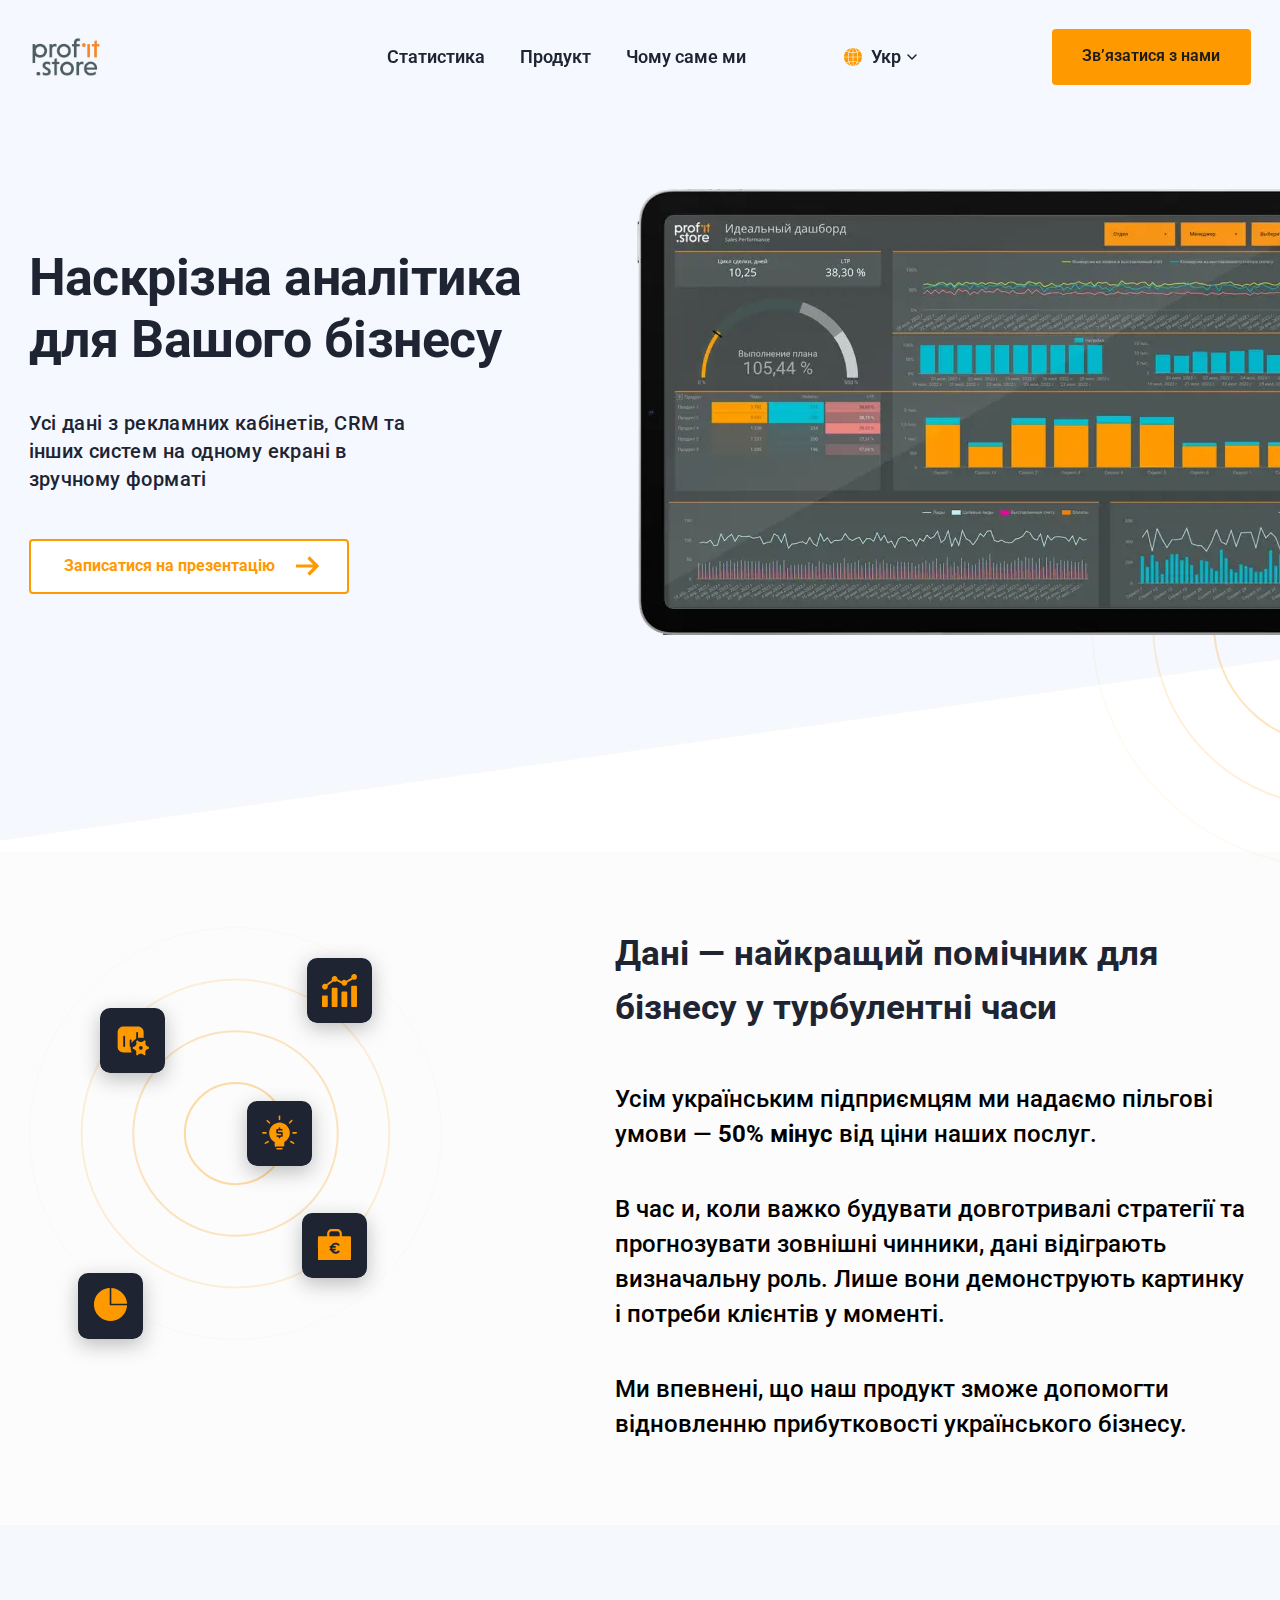
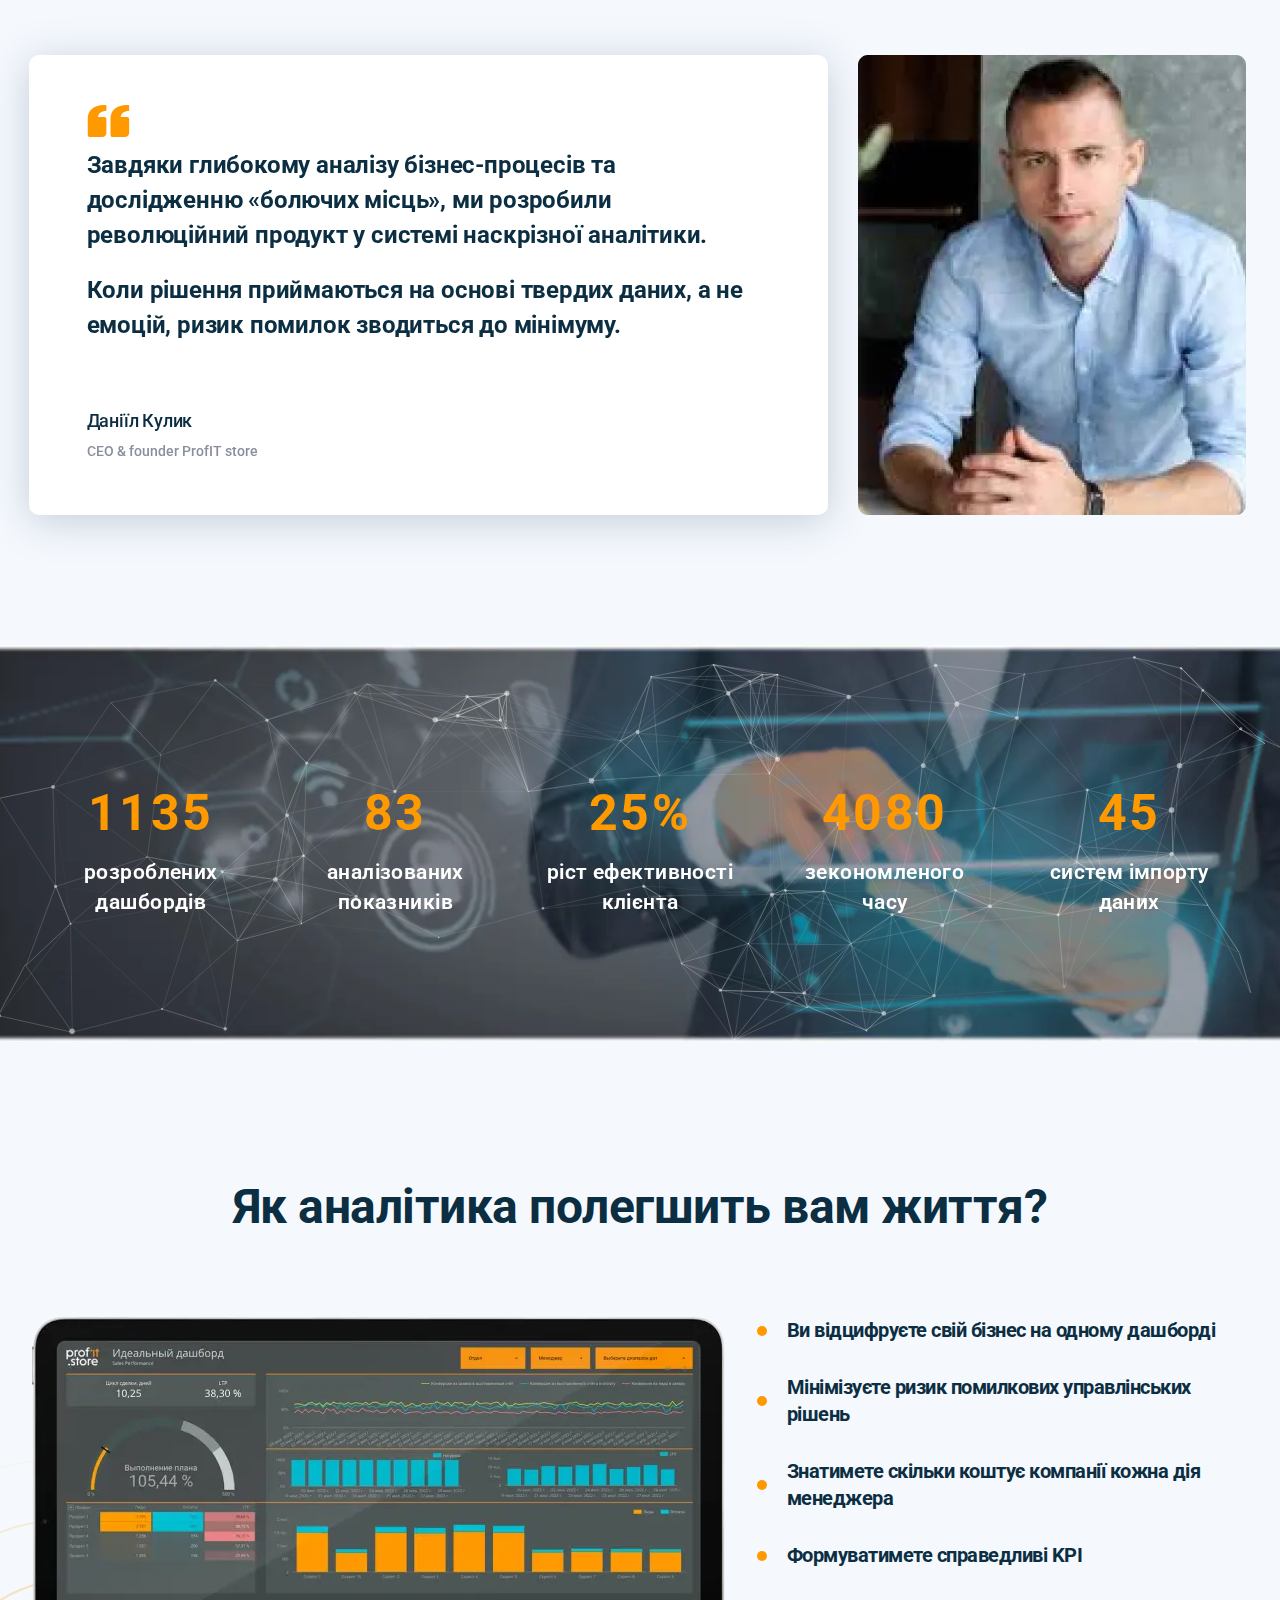
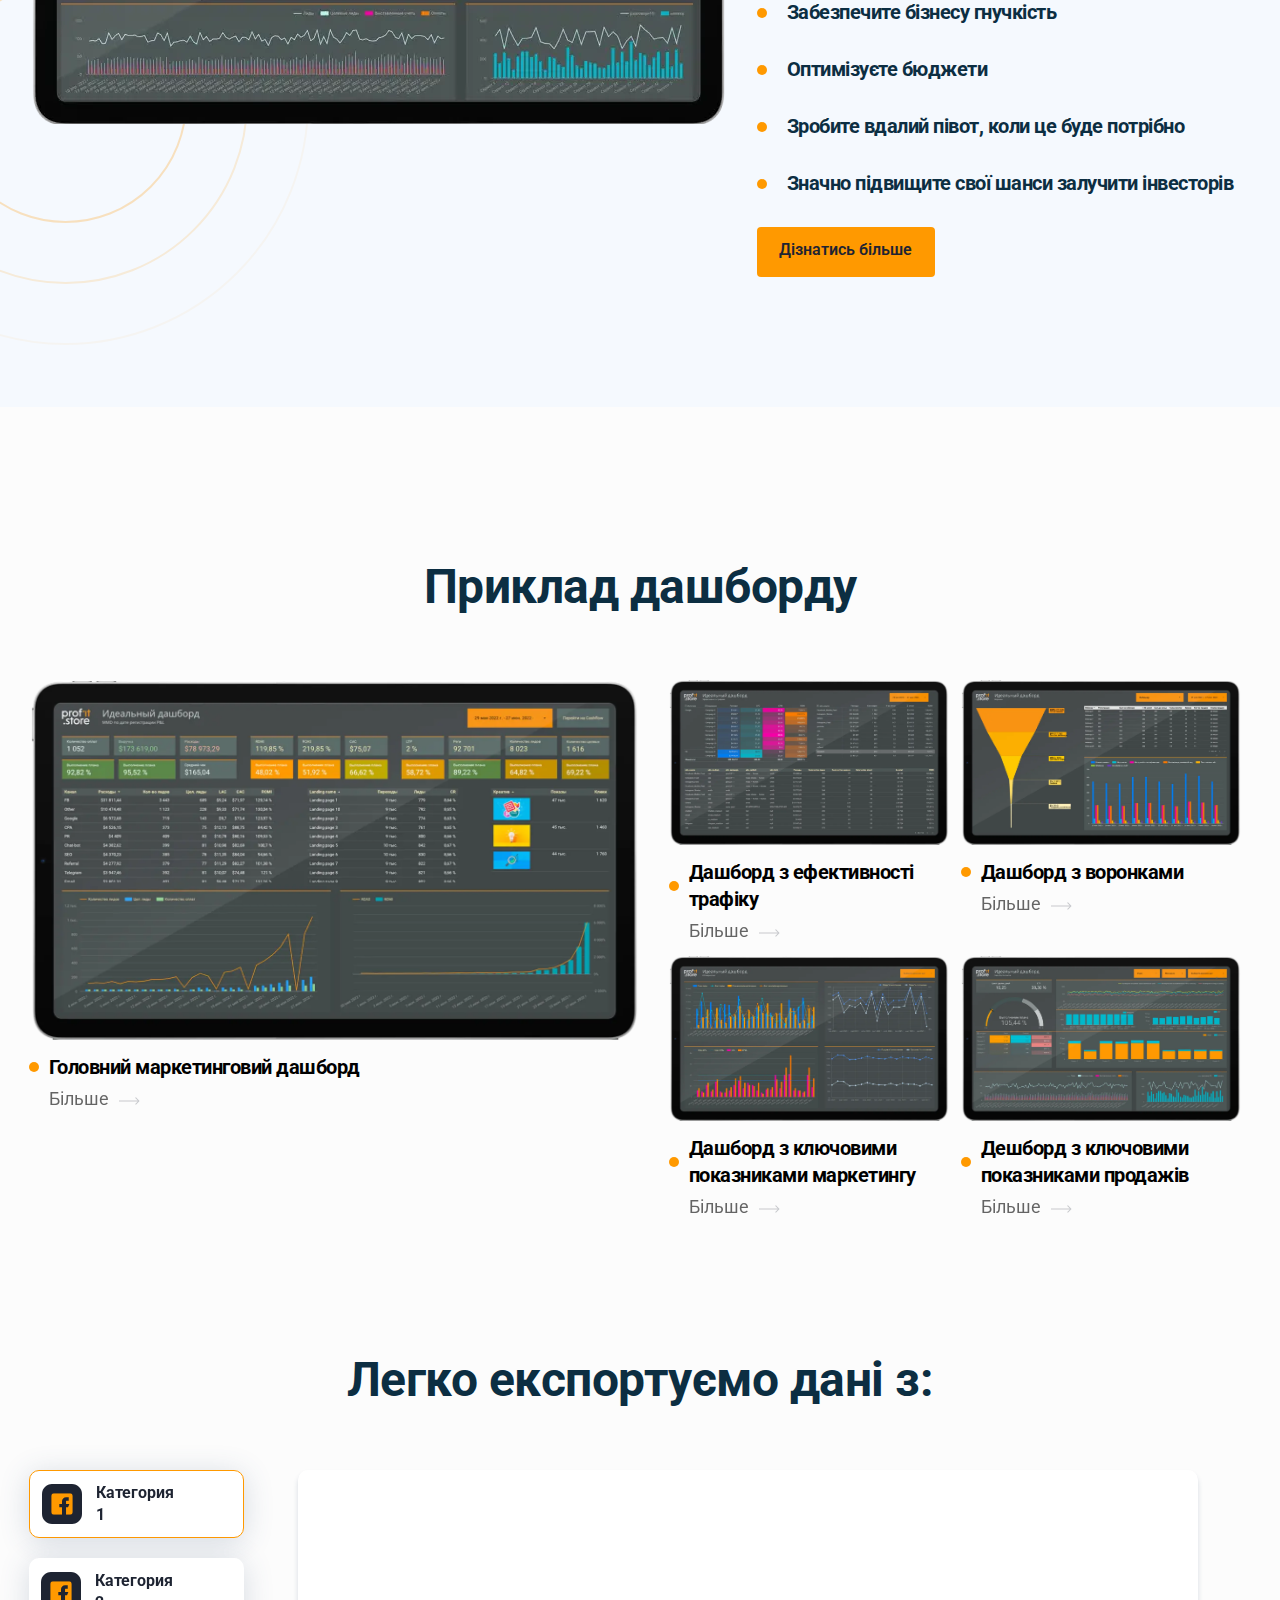
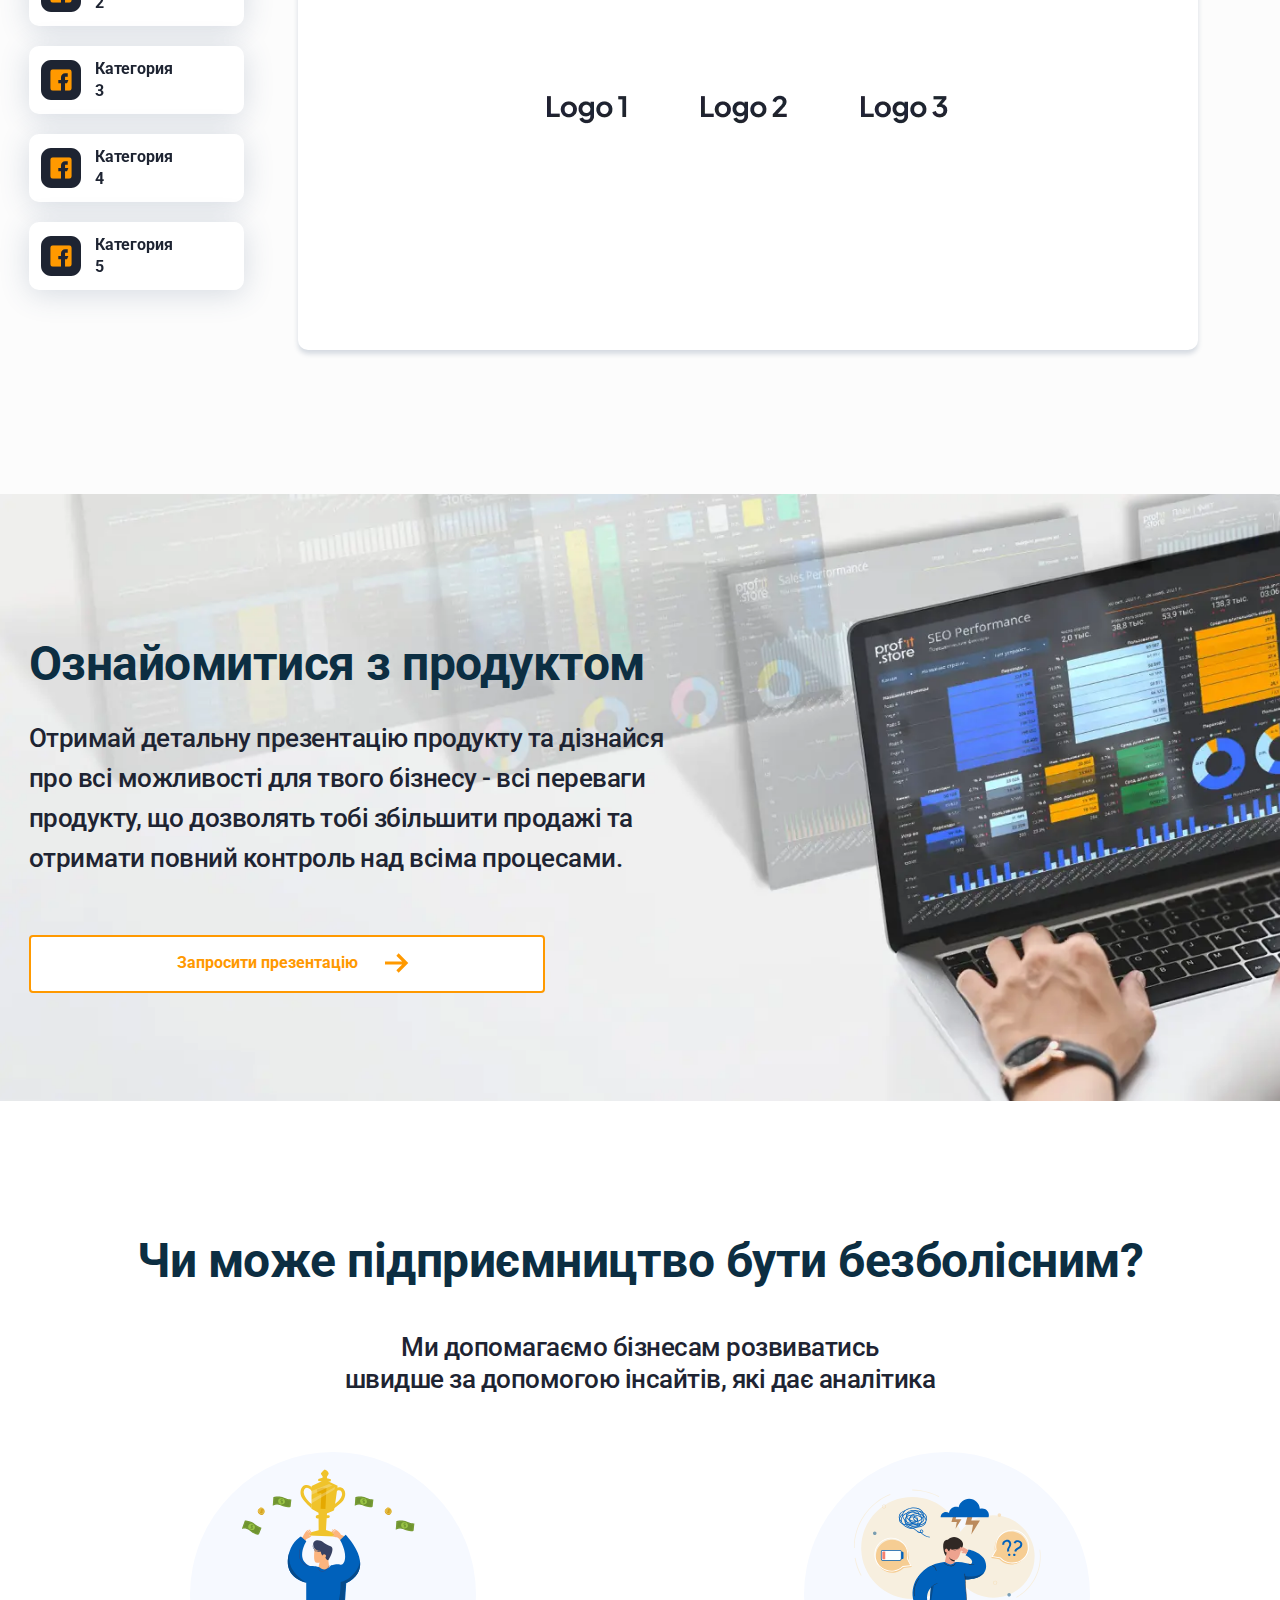
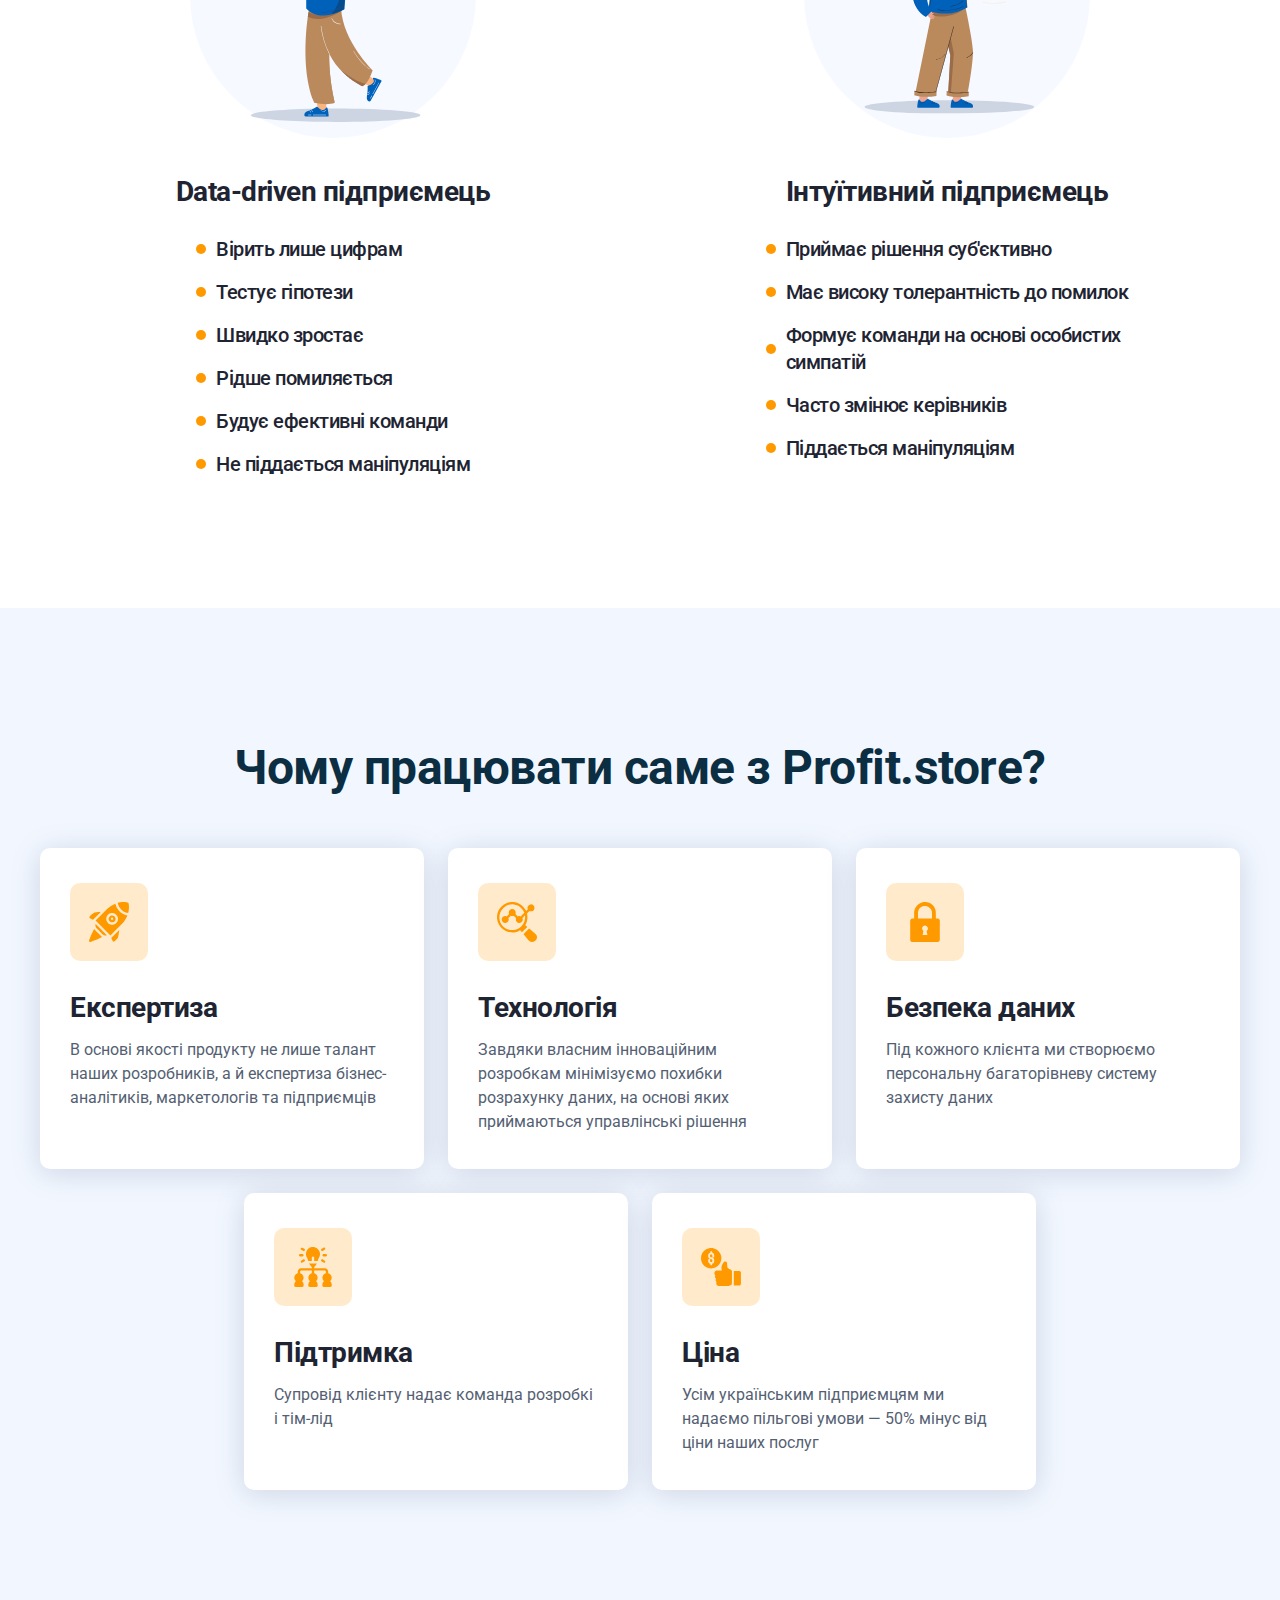
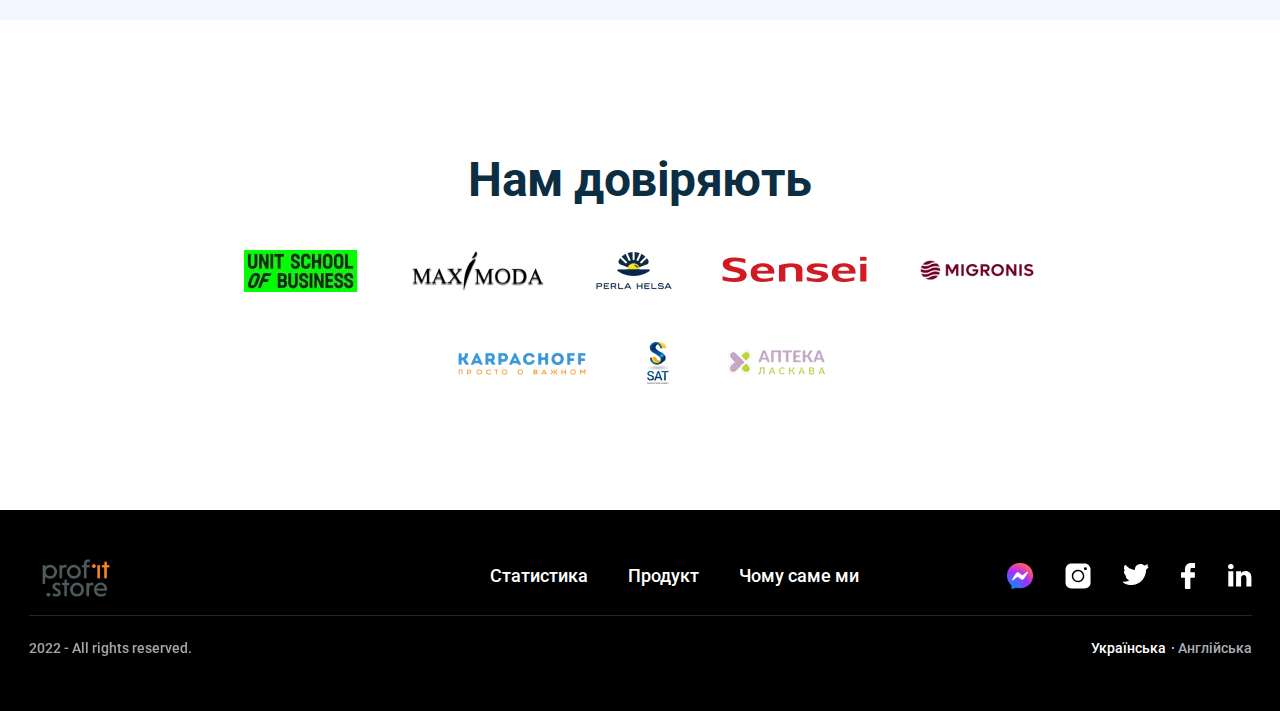
==== commit 4691fe20: "Add files via upload" ====
--- a/index.html
+++ b/index.html
@@ -6,7 +6,7 @@
 	<meta charset="UTF-8" />
 	<meta name="format-detection" content="telephone=no" />
 	<!-- <style>body{opacity: 0;}</style> -->
-	<link rel="stylesheet" href="css/style.min.css?_v=20220902211058" />
+	<link rel="stylesheet" href="css/style.min.css?_v=20220902214453" />
 	<!-- <meta name="robots" content="noindex, nofollow"> -->
 	<meta name="viewport" content="width=device-width, initial-scale=1.0" />
 </head>
@@ -154,7 +154,7 @@
 					<div class="example__body">
 						<div class="example__main main-example">
 							<div class="main-example__item">
-								<div class="main-example__image"><picture><source srcset="img/example/dashboard-for-business-tasks.webp" type="image/webp"><img src="img/example/dashboard-for-business-tasks.png" alt="Dashboard for business tasks" alt="Owner dashboard" /></picture></div>
+								<div class="main-example__image"><picture><source srcset="img/example/dashboard-for-business-tasks.webp" type="image/webp"><img src="img/example/dashboard-for-business-tasks.png" alt="Dashboard for business tasks" /></picture></div>
 								<div class="main-example__text text-example">Головний маркетинговий дашборд</div>
 								<button data-popup="#mmd" class="main-example__more more-example">Більше</button>
 							</div>
@@ -275,7 +275,7 @@
 					</div>
 					<div class="entrepreneurship__body">
 						<div class="entrepreneurship__column column-entrepreneurship">
-							<div class="column-entrepreneurship__image"><img src="img/entrepreneurship/an-intuitive-entrepreneur-v2.svg" /></div>
+							<div class="column-entrepreneurship__image"><img src="img/entrepreneurship/an-intuitive-entrepreneur-v2.svg" alt="An intuitive entrepreneur" /></div>
 							<div class="column-entrepreneurship__title">Data-driven підприємець</div>
 							<ul class="column-entrepreneurship__list">
 								<li class="column-entrepreneurship__item">Вірить лише цифрам</li>
@@ -287,7 +287,7 @@
 							</ul>
 						</div>
 						<div class="entrepreneurship__column column-entrepreneurship">
-							<div class="column-entrepreneurship__image"><img src="img/entrepreneurship/data-driven-entrepreneur-v2.svg" alt="Data-driven entrepreneur" alt="An intuitive entrepreneur" /></div>
+							<div class="column-entrepreneurship__image"><img src="img/entrepreneurship/data-driven-entrepreneur-v2.svg" alt="Data-driven entrepreneur" /></div>
 							<div class="column-entrepreneurship__title">Інтуїтивний підприємець</div>
 							<ul class="column-entrepreneurship__list">
 								<li class="column-entrepreneurship__item">Приймає рішення суб'єктивно</li>
@@ -575,7 +575,7 @@
 			</div>
 		</div>
 	</div>
-	<script src="js/app.min.js?_v=20220902211058"></script>
+	<script src="js/app.min.js?_v=20220902214453"></script>
 </body>
 
 </html>--- a/css/style.min.css
+++ b/css/style.min.css
@@ -1 +1 @@
-@charset "UTF-8";@import url(https://fonts.googleapis.com/css?family=Roboto:regular,500,700&display=swap);*{padding:0;margin:0;border:0}*,:after,:before{-webkit-box-sizing:border-box;box-sizing:border-box}body,html{height:100%;min-width:320px}body{color:#1e2432;line-height:1;font-family:Roboto;font-size:.875rem;-ms-text-size-adjust:100%;-moz-text-size-adjust:100%;-webkit-text-size-adjust:100%;-webkit-font-smoothing:antialiased;-moz-osx-font-smoothing:grayscale}button,input,textarea{font-family:Roboto;font-size:inherit}button{cursor:pointer;color:inherit;background-color:inherit}a{color:inherit}a:link,a:visited{text-decoration:none}a:hover{text-decoration:none}ul li{list-style:none}img{vertical-align:top}h1,h2,h3,h4,h5,h6{font-weight:inherit;font-size:inherit}body{font-weight:400}.lock body{overflow:hidden;-ms-touch-action:none;touch-action:none;-ms-scroll-chaining:none;overscroll-behavior:none}.wrapper{min-height:100%;display:-webkit-box;display:-ms-flexbox;display:flex;-webkit-box-orient:vertical;-webkit-box-direction:normal;-ms-flex-direction:column;flex-direction:column;overflow:hidden}.wrapper>main{-webkit-box-flex:1;-ms-flex:1 1 auto;flex:1 1 auto}.wrapper>*{min-width:0}[class*=__container]{max-width:76.4375rem;-webkit-box-sizing:content-box;box-sizing:content-box;margin:0 auto;padding:0 .9375rem}.button{display:-webkit-inline-box;display:-ms-inline-flexbox;display:inline-flex;padding:0 0}.button._fw{width:100%}input[type=email],input[type=tel],input[type=text],textarea{-webkit-appearance:none;-moz-appearance:none;appearance:none}.input{border-radius:0!important;width:100%;display:block;padding:0 20px;border:1px solid #eee}textarea.input{resize:none;padding:0 0}body::after{content:"";background-color:rgba(0,0,0,.5);position:fixed;width:100%;height:100%;top:0;left:0;opacity:0;-webkit-transition:opacity .8s ease 0s;-o-transition:opacity .8s ease 0s;transition:opacity .8s ease 0s;pointer-events:none;z-index:149}.popup-show body::after{opacity:1}.popup{position:fixed;top:0;left:0;bottom:0;right:0;padding:30px 10px;-webkit-transition:visibility .8s ease 0s;-o-transition:visibility .8s ease 0s;transition:visibility .8s ease 0s;visibility:hidden;pointer-events:none}.popup_show{z-index:150;visibility:visible;overflow:auto;pointer-events:auto}.popup_show .popup__content{visibility:visible;-webkit-transform:scale(1);-ms-transform:scale(1);transform:scale(1)}.popup__wrapper{display:-webkit-box;display:-ms-flexbox;display:flex;-webkit-box-orient:vertical;-webkit-box-direction:normal;-ms-flex-direction:column;flex-direction:column;-webkit-box-align:center;-ms-flex-align:center;align-items:center;min-height:100%;-webkit-box-flex:1;-ms-flex:1 1 auto;flex:1 1 auto;width:100%;display:flex;-webkit-box-pack:center;-ms-flex-pack:center;justify-content:center;align-items:center}.popup__content{visibility:hidden;-webkit-transform:scale(0);-ms-transform:scale(0);transform:scale(0);-webkit-transition:-webkit-transform .3s ease 0s;transition:-webkit-transform .3s ease 0s;-o-transition:transform .3s ease 0s;transition:transform .3s ease 0s;transition:transform .3s ease 0s,-webkit-transform .3s ease 0s;background-color:#eee;width:100%;max-width:87.5rem;border-radius:20px}@supports (padding:clamp(0.625rem ,-0.3396302251rem + 4.8231511254vw ,3.4375rem)){.popup__content{padding:clamp(.625rem ,-.3396302251rem + 4.8231511254vw ,3.4375rem)}}@supports not (padding:clamp(0.625rem ,-0.3396302251rem + 4.8231511254vw ,3.4375rem)){.popup__content{padding:calc(.625rem + 2.8125 * (100vw - 20rem)/ 58.3125)}}.lock .popup__content{visibility:visible}.popup__content{display:-webkit-box;display:-ms-flexbox;display:flex;-webkit-box-orient:vertical;-webkit-box-direction:normal;-ms-flex-direction:column;flex-direction:column}.popup__header{display:-webkit-box;display:-ms-flexbox;display:flex;-webkit-box-align:start;-ms-flex-align:start;align-items:start;-webkit-box-pack:justify;-ms-flex-pack:justify;justify-content:space-between}.popup__title{font-weight:700;line-height:1.2564102564;letter-spacing:-.462633px;color:#000;position:relative;padding-left:2.5rem}@supports (font-size:clamp(1.25rem ,0.8427116827rem + 2.0364415863vw ,2.4375rem)){.popup__title{font-size:clamp(1.25rem ,.8427116827rem + 2.0364415863vw ,2.4375rem)}}@supports not (font-size:clamp(1.25rem ,0.8427116827rem + 2.0364415863vw ,2.4375rem)){.popup__title{font-size:calc(1.25rem + 1.1875 * (100vw - 20rem)/ 58.3125)}}@supports (margin-bottom:clamp(0.9375rem ,-0.4558547696rem + 6.9667738478vw ,5rem)){.popup__title{margin-bottom:clamp(.9375rem ,-.4558547696rem + 6.9667738478vw ,5rem)}}@supports not (margin-bottom:clamp(0.9375rem ,-0.4558547696rem + 6.9667738478vw ,5rem)){.popup__title{margin-bottom:calc(.9375rem + 4.0625 * (100vw - 20rem)/ 58.3125)}}.popup__title::before{content:"";position:absolute;top:50%;left:0;width:1.125rem;height:1.125rem;border-radius:50%;background-color:#f90;-webkit-transform:translate(0,-50%);-ms-transform:translate(0,-50%);transform:translate(0,-50%)}.popup__close{display:-webkit-inline-box;display:-ms-inline-flexbox;display:inline-flex;font-weight:700;line-height:.9090909091;text-align:center;color:#f90;padding-right:.9375rem;position:relative}@supports (font-size:clamp(0.9375rem ,0.783159164rem + 0.7717041801vw ,1.3875rem)){.popup__close{font-size:clamp(.9375rem ,.783159164rem + .7717041801vw ,1.3875rem)}}@supports not (font-size:clamp(0.9375rem ,0.783159164rem + 0.7717041801vw ,1.3875rem)){.popup__close{font-size:calc(.9375rem + .45 * (100vw - 20rem)/ 58.3125)}}.popup__close::after{content:url(../img/example/close.svg);position:absolute;top:50%;left:100%;-webkit-transform:translate(-50%,-50%);-ms-transform:translate(-50%,-50%);transform:translate(-50%,-50%)}.popup__hero{display:none;gap:2.375rem}.popup__body{position:relative;-webkit-box-flex:0;-ms-flex:0 0 60.4166666667%;flex:0 0 60.4166666667%;height:30.4375rem;-webkit-box-shadow:0 .25rem .9375rem rgba(0,0,0,.3);box-shadow:0 .25rem .9375rem rgba(0,0,0,.3);border-radius:.625rem}.popup__body iframe{width:100%;height:100%;top:0;left:0;-o-object-fit:cover;object-fit:cover;border-radius:.625rem}.popup__block{background-color:#f5f7fa;border-radius:9.25265px;padding:1.5rem}.popup__list{display:-webkit-box;display:-ms-flexbox;display:flex;-ms-flex-wrap:wrap;flex-wrap:wrap}.popup__list:not(:last-child){margin-bottom:1.875rem}.popup__item{position:relative;padding-left:.9375rem;margin-right:.75rem;font-weight:500;font-size:.875rem;line-height:1.1428571429;color:#3f3e3e;margin-bottom:1rem}.popup__item::before{content:"";position:absolute;top:50%;left:0;width:.625rem;height:.625rem;-webkit-transform:translate(0,-50%);-ms-transform:translate(0,-50%);transform:translate(0,-50%);border-radius:50%;background-color:#f90}.popup__subtext{font-weight:400;font-size:1rem;line-height:1.3063063063;color:#555f73}.popup-show .popup__hero{display:-webkit-box;display:-ms-flexbox;display:flex}[class*=-ibg]{position:relative}[class*=-ibg] img{position:absolute;width:100%;height:100%;top:0;left:0;-o-object-fit:cover;object-fit:cover}[class*=-ibg_contain] img{-o-object-fit:contain;object-fit:contain}.title{font-weight:700;line-height:1.25;letter-spacing:-.5px;color:#0c2e42;text-align:center}@supports (font-size:clamp(1.875rem ,1.48914791rem + 1.9292604502vw ,3rem)){.title{font-size:clamp(1.875rem ,1.48914791rem + 1.9292604502vw ,3rem)}}@supports not (font-size:clamp(1.875rem ,1.48914791rem + 1.9292604502vw ,3rem)){.title{font-size:calc(1.875rem + 1.125 * (100vw - 20rem)/ 58.3125)}}.text-example{position:relative;font-weight:700;font-size:1.25rem;line-height:1.35;letter-spacing:-.5px;color:#000;padding-left:1.25rem}.text-example:not(:last-child){margin-bottom:.2em}.text-example::before{content:"";position:absolute;top:50%;left:0;width:.625rem;height:.625rem;border-radius:50%;background-color:#f90;-webkit-transform:translate(0,-50%);-ms-transform:translate(0,-50%);transform:translate(0,-50%)}.more-example{font-weight:400;font-size:1.125rem;line-height:1.5;color:#000;opacity:.6;padding-left:1.25rem}.more-example::after{margin-left:.625rem;content:url(../img/example/arrow-modal.svg)}#particles-js{position:absolute;width:100%;height:100%;top:0;left:0;background-repeat:no-repeat;background-size:cover;background-position:50% 50%;z-index:1}.header{position:fixed;top:0;left:0;width:100%;z-index:50;-webkit-transition:all .3s ease 0s;-o-transition:all .3s ease 0s;transition:all .3s ease 0s}@supports (padding-top:clamp(1.25rem ,1.057073955rem + 0.9646302251vw ,1.8125rem)){.header{padding-top:clamp(1.25rem ,1.057073955rem + .9646302251vw ,1.8125rem)}}@supports not (padding-top:clamp(1.25rem ,1.057073955rem + 0.9646302251vw ,1.8125rem)){.header{padding-top:calc(1.25rem + .5625 * (100vw - 20rem)/ 58.3125)}}@supports (padding-bottom:clamp(1.25rem ,1.057073955rem + 0.9646302251vw ,1.8125rem)){.header{padding-bottom:clamp(1.25rem ,1.057073955rem + .9646302251vw ,1.8125rem)}}@supports not (padding-bottom:clamp(1.25rem ,1.057073955rem + 0.9646302251vw ,1.8125rem)){.header{padding-bottom:calc(1.25rem + .5625 * (100vw - 20rem)/ 58.3125)}}.header__container{display:-webkit-box;display:-ms-flexbox;display:flex;-webkit-box-align:center;-ms-flex-align:center;align-items:center;-ms-flex-wrap:wrap;flex-wrap:wrap}.header._header-scroll{background-color:rgba(255,255,255,.85);-webkit-backdrop-filter:blur(15px);backdrop-filter:blur(15px);-webkit-transition:-webkit-backdrop-filter .3s ease 0s;transition:-webkit-backdrop-filter .3s ease 0s;-o-transition:backdrop-filter .3s ease 0s;transition:backdrop-filter .3s ease 0s;transition:backdrop-filter .3s ease 0s,-webkit-backdrop-filter .3s ease 0s}.header__logo{position:relative;z-index:1}@supports (margin-right:clamp(1.875rem ,-39.9196428571rem + 67.4107142857vw ,20.75rem)){.header__logo{margin-right:clamp(1.875rem ,-39.9196428571rem + 67.4107142857vw ,20.75rem)}}@supports not (margin-right:clamp(1.875rem ,-39.9196428571rem + 67.4107142857vw ,20.75rem)){.header__logo{margin-right:calc(1.875rem + 18.875 * (100vw - 62rem)/ 28)}}.header__logo img{position:relative}@supports (margin-right:clamp(1.875rem ,1.7249464094rem + 0.7502679528vw ,2.3125rem)){.header__menu{margin-right:clamp(1.875rem ,1.7249464094rem + .7502679528vw ,2.3125rem)}}@supports not (margin-right:clamp(1.875rem ,1.7249464094rem + 0.7502679528vw ,2.3125rem)){.header__menu{margin-right:calc(1.875rem + .4375 * (100vw - 20rem)/ 58.3125)}}.header__button{display:-webkit-box;display:-ms-flexbox;display:flex;font-weight:600;font-size:1rem;line-height:1.5;text-align:center;color:#1b1b1b;padding:.9375rem 1.9375rem 1.0625rem 1.875rem;background-color:#f90;border-radius:.25rem;white-space:nowrap;-webkit-tap-highlight-color:transparent;-webkit-transition:background-color .3s ease 0s;-o-transition:background-color .3s ease 0s;transition:background-color .3s ease 0s}.menu{display:-webkit-box;display:-ms-flexbox;display:flex;-webkit-box-pack:end;-ms-flex-pack:end;justify-content:flex-end}.menu__item{white-space:nowrap}.menu__link{font-weight:600;font-size:1.125rem;line-height:1.5555555556;color:#1e2432;-webkit-transition:color .3s ease 0s;-o-transition:color .3s ease 0s;transition:color .3s ease 0s}.spollers{position:relative}@supports (margin-right:clamp(1.875rem ,0.9746784566rem + 4.501607717vw ,4.5rem)){.spollers{margin-right:clamp(1.875rem ,.9746784566rem + 4.501607717vw ,4.5rem)}}@supports not (margin-right:clamp(1.875rem ,0.9746784566rem + 4.501607717vw ,4.5rem)){.spollers{margin-right:calc(1.875rem + 2.625 * (100vw - 20rem)/ 58.3125)}}.spollers__item{display:-webkit-box;display:-ms-flexbox;display:flex;-webkit-box-align:center;-ms-flex-align:center;align-items:center}.spollers__icon{margin-right:.5625rem}.spollers__title{display:-webkit-box;display:-ms-flexbox;display:flex;-webkit-box-align:center;-ms-flex-align:center;align-items:center;gap:.1875rem;font-weight:600;font-size:1.125rem;line-height:1.5555555556;color:#1e2432}.spollers__title img{-webkit-transition:-webkit-transform .3s ease 0s;transition:-webkit-transform .3s ease 0s;-o-transition:transform .3s ease 0s;transition:transform .3s ease 0s;transition:transform .3s ease 0s,-webkit-transform .3s ease 0s}.spollers__title._spoller-active img{-webkit-transform:rotate(180deg);-ms-transform:rotate(180deg);transform:rotate(180deg)}.spollers__body{position:absolute;top:100%;right:0;z-index:2;background-color:#f90;padding:.3125rem;border-radius:.625rem;-webkit-box-shadow:0 0 5px rgba(0,0,0,.2);box-shadow:0 0 5px rgba(0,0,0,.2);font-weight:600;font-size:1.125rem;line-height:1.5555555556;color:#1e2432}.icon-menu{display:none}.footer{background-color:#000}@supports (padding-top:clamp(1.875rem ,1.6177652733rem + 1.2861736334vw ,2.625rem)){.footer{padding-top:clamp(1.875rem ,1.6177652733rem + 1.2861736334vw ,2.625rem)}}@supports not (padding-top:clamp(1.875rem ,1.6177652733rem + 1.2861736334vw ,2.625rem)){.footer{padding-top:calc(1.875rem + .75 * (100vw - 20rem)/ 58.3125)}}.footer__top{display:-webkit-box;display:-ms-flexbox;display:flex;-webkit-box-align:center;-ms-flex-align:center;align-items:center;-webkit-box-pack:justify;-ms-flex-pack:justify;justify-content:space-between;-ms-flex-wrap:wrap;flex-wrap:wrap;-webkit-column-gap:.625rem;-moz-column-gap:.625rem;column-gap:.625rem}.top-footer{padding-bottom:.875rem;border-bottom:.0625rem solid rgba(85,95,115,.4039215686)}@supports (margin-right:clamp(1.875rem ,-39.0892857143rem + 66.0714285714vw ,20.375rem)){.top-footer__logo{margin-right:clamp(1.875rem ,-39.0892857143rem + 66.0714285714vw ,20.375rem)}}@supports not (margin-right:clamp(1.875rem ,-39.0892857143rem + 66.0714285714vw ,20.375rem)){.top-footer__logo{margin-right:calc(1.875rem + 18.5 * (100vw - 62rem)/ 28)}}.top-footer__list{display:-webkit-box;display:-ms-flexbox;display:flex;-webkit-box-pack:center;-ms-flex-pack:center;justify-content:center;-ms-flex-wrap:wrap;flex-wrap:wrap}@supports (gap:clamp(1.25rem ,0.8212754555rem + 2.1436227224vw ,2.5rem)){.top-footer__list{gap:clamp(1.25rem ,.8212754555rem + 2.1436227224vw ,2.5rem)}}@supports not (gap:clamp(1.25rem ,0.8212754555rem + 2.1436227224vw ,2.5rem)){.top-footer__list{gap:calc(1.25rem + 1.25 * (100vw - 20rem)/ 58.3125)}}.top-footer__link{font-weight:500;font-size:1.125rem;line-height:1.5555555556;color:#fff;-webkit-transition:color .3s ease 0s;-o-transition:color .3s ease 0s;transition:color .3s ease 0s}.actions-footer{display:-webkit-box;display:-ms-flexbox;display:flex}@supports (gap:clamp(1.25rem ,0.9927652733rem + 1.2861736334vw ,2rem)){.actions-footer{gap:clamp(1.25rem ,.9927652733rem + 1.2861736334vw ,2rem)}}@supports not (gap:clamp(1.25rem ,0.9927652733rem + 1.2861736334vw ,2rem)){.actions-footer{gap:calc(1.25rem + .75 * (100vw - 20rem)/ 58.3125)}}.bottom-footer{display:-webkit-box;display:-ms-flexbox;display:flex;-webkit-box-align:center;-ms-flex-align:center;align-items:center;-webkit-column-gap:.625rem;-moz-column-gap:.625rem;column-gap:.625rem;-webkit-box-pack:justify;-ms-flex-pack:justify;justify-content:space-between;padding-top:1.375rem}@supports (padding-bottom:clamp(1.875rem ,1.4034030011rem + 2.3579849946vw ,3.25rem)){.bottom-footer{padding-bottom:clamp(1.875rem ,1.4034030011rem + 2.3579849946vw ,3.25rem)}}@supports not (padding-bottom:clamp(1.875rem ,1.4034030011rem + 2.3579849946vw ,3.25rem)){.bottom-footer{padding-bottom:calc(1.875rem + 1.375 * (100vw - 20rem)/ 58.3125)}}.bottom-footer__copy{font-weight:500;font-size:.875rem;line-height:1.5;color:#e6e8ed;opacity:.7}.bottom-footer__language{display:-webkit-box;display:-ms-flexbox;display:flex;font-weight:500;font-size:.875rem;line-height:1.5;color:#fff}.bottom-footer__ua{padding-right:.375rem}.bottom-footer__eng{padding-left:.375rem;position:relative;color:#aaadb5;color:#aaadb5}.bottom-footer__eng::before{content:"";position:absolute;width:.125rem;height:.125rem;background-color:#aaadb5;-webkit-transform:translate(0,-50%);-ms-transform:translate(0,-50%);transform:translate(0,-50%);top:50%;left:0}.no-webp .get-started{background:url(../img/get-started/BG.png) center/cover no-repeat}.get-started{background-color:#fcfcfc}.get-started__container{position:relative;z-index:1;display:-webkit-box;display:-ms-flexbox;display:flex;-webkit-box-align:center;-ms-flex-align:center;align-items:center;gap:3.4375rem}@supports (padding-top:clamp(5rem ,2.6634512326rem + 11.6827438371vw ,11.8125rem)){.get-started__container{padding-top:clamp(5rem ,2.6634512326rem + 11.6827438371vw ,11.8125rem)}}@supports not (padding-top:clamp(5rem ,2.6634512326rem + 11.6827438371vw ,11.8125rem)){.get-started__container{padding-top:calc(5rem + 6.8125 * (100vw - 20rem)/ 58.3125)}}@supports (padding-bottom:clamp(1.875rem ,-2.1335744909rem + 20.0428724544vw ,13.5625rem)){.get-started__container{padding-bottom:clamp(1.875rem ,-2.1335744909rem + 20.0428724544vw ,13.5625rem)}}@supports not (padding-bottom:clamp(1.875rem ,-2.1335744909rem + 20.0428724544vw ,13.5625rem)){.get-started__container{padding-bottom:calc(1.875rem + 11.6875 * (100vw - 20rem)/ 58.3125)}}.get-started__title{font-weight:700;line-height:1.1923076923;letter-spacing:-.01em;color:#1e2432}@supports (font-size:clamp(1.875rem ,1.4034030011rem + 2.3579849946vw ,3.25rem)){.get-started__title{font-size:clamp(1.875rem ,1.4034030011rem + 2.3579849946vw ,3.25rem)}}@supports not (font-size:clamp(1.875rem ,1.4034030011rem + 2.3579849946vw ,3.25rem)){.get-started__title{font-size:calc(1.875rem + 1.375 * (100vw - 20rem)/ 58.3125)}}.get-started__title:not(:last-child){margin-bottom:.7307692308em}.get-started__text{font-weight:500;font-size:1.25rem;line-height:1.4;letter-spacing:.02em;color:#1e2432;max-width:25rem}.get-started__text:not(:last-child){margin-bottom:3.1em}.get-started__button{font-weight:700;font-size:1rem;line-height:1.375;text-align:center;color:#f90;background:#fff;border:.125rem solid #f90;border-radius:.25rem;padding:.9375rem 4.5rem 1.0625rem 2.0625rem;position:relative;white-space:nowrap;-webkit-transition:background-color .3s ease 0s;-o-transition:background-color .3s ease 0s;transition:background-color .3s ease 0s}.get-started__button::after{content:url(../img/get-started/arrow-right.svg);position:absolute;top:55%;right:4.4510385757%;-webkit-transform:translate(-50%,-50%);-ms-transform:translate(-50%,-50%);transform:translate(-50%,-50%)}.get-started__image{margin-right:-9rem;position:relative}.get-started__image img{position:relative;z-index:2}.get-started__decor1{position:absolute;width:15.1875rem;height:15.1875rem;bottom:-6.9375rem;right:-3.75rem;border-radius:50%;border:.125rem solid rgba(255,153,0,.25)}.get-started__decor2{position:absolute;width:22.8125rem;height:22.8125rem;bottom:-10.75rem;right:-7.5625rem;border-radius:50%;border:.125rem solid rgba(255,153,0,.15)}.get-started__decor3{position:absolute;width:30.4375rem;height:30.4375rem;bottom:-14.5625rem;right:-11.375rem;border-radius:50%;border:.125rem solid rgba(255,153,0,.05)}.info{background-color:#fcfcfc}@supports (padding-top:clamp(1.875rem ,0.9103697749rem + 4.8231511254vw ,4.6875rem)){.info{padding-top:clamp(1.875rem ,.9103697749rem + 4.8231511254vw ,4.6875rem)}}@supports not (padding-top:clamp(1.875rem ,0.9103697749rem + 4.8231511254vw ,4.6875rem)){.info{padding-top:calc(1.875rem + 2.8125 * (100vw - 20rem)/ 58.3125)}}@supports (padding-bottom:clamp(1.875rem ,0.7388799571rem + 5.6806002144vw ,5.1875rem)){.info{padding-bottom:clamp(1.875rem ,.7388799571rem + 5.6806002144vw ,5.1875rem)}}@supports not (padding-bottom:clamp(1.875rem ,0.7388799571rem + 5.6806002144vw ,5.1875rem)){.info{padding-bottom:calc(1.875rem + 3.3125 * (100vw - 20rem)/ 58.3125)}}.info__container{display:-webkit-box;display:-ms-flexbox;display:flex}@supports ((-moz-column-gap:clamp(1.875rem ,-1.190380493rem + 15.3269024652vw ,10.8125rem)) or (column-gap:clamp(1.875rem ,-1.190380493rem + 15.3269024652vw ,10.8125rem))){.info__container{-webkit-column-gap:clamp(1.875rem ,-1.190380493rem + 15.3269024652vw ,10.8125rem);-moz-column-gap:clamp(1.875rem ,-1.190380493rem + 15.3269024652vw ,10.8125rem);column-gap:clamp(1.875rem ,-1.190380493rem + 15.3269024652vw ,10.8125rem)}}@supports not ((-moz-column-gap:clamp(1.875rem ,-1.190380493rem + 15.3269024652vw ,10.8125rem)) or (column-gap:clamp(1.875rem ,-1.190380493rem + 15.3269024652vw ,10.8125rem))){.info__container{-webkit-column-gap:calc(1.875rem + 8.9375 * (100vw - 20rem)/ 58.3125);-moz-column-gap:calc(1.875rem + 8.9375 * (100vw - 20rem)/ 58.3125);column-gap:calc(1.875rem + 8.9375 * (100vw - 20rem)/ 58.3125)}}.info__image{-webkit-box-flex:0;-ms-flex:0 0 25.8125rem;flex:0 0 25.8125rem;margin:0 auto}.info__image img{max-width:100%}.info__body{-webkit-box-flex:1;-ms-flex:1 1 auto;flex:1 1 auto}.info__title{font-weight:700;line-height:1.5428571429;color:#1e2432}@supports (font-size:clamp(1.875rem ,1.7678188639rem + 0.5359056806vw ,2.1875rem)){.info__title{font-size:clamp(1.875rem ,1.7678188639rem + .5359056806vw ,2.1875rem)}}@supports not (font-size:clamp(1.875rem ,1.7678188639rem + 0.5359056806vw ,2.1875rem)){.info__title{font-size:calc(1.875rem + .3125 * (100vw - 20rem)/ 58.3125)}}.info__title:not(:last-child){margin-bottom:1.3428571429em}.info__text{font-weight:500;line-height:1.4583333333;color:#000}@supports (font-size:clamp(1.25rem ,1.1642550911rem + 0.4287245445vw ,1.5rem)){.info__text{font-size:clamp(1.25rem ,1.1642550911rem + .4287245445vw ,1.5rem)}}@supports not (font-size:clamp(1.25rem ,1.1642550911rem + 0.4287245445vw ,1.5rem)){.info__text{font-size:calc(1.25rem + .25 * (100vw - 20rem)/ 58.3125)}}.info__text span{font-weight:700}.info__text p:not(:last-child){margin-bottom:2.5rem}.comments{background-color:#f5f9fe}@supports (padding-top:clamp(1.875rem ,-0.2686227224rem + 10.718113612vw ,8.125rem)){.comments{padding-top:clamp(1.875rem ,-.2686227224rem + 10.718113612vw ,8.125rem)}}@supports not (padding-top:clamp(1.875rem ,-0.2686227224rem + 10.718113612vw ,8.125rem)){.comments{padding-top:calc(1.875rem + 6.25 * (100vw - 20rem)/ 58.3125)}}@supports (padding-bottom:clamp(1.875rem ,-0.2686227224rem + 10.718113612vw ,8.125rem)){.comments{padding-bottom:clamp(1.875rem ,-.2686227224rem + 10.718113612vw ,8.125rem)}}@supports not (padding-bottom:clamp(1.875rem ,-0.2686227224rem + 10.718113612vw ,8.125rem)){.comments{padding-bottom:calc(1.875rem + 6.25 * (100vw - 20rem)/ 58.3125)}}.comments__container{display:-webkit-box;display:-ms-flexbox;display:flex;gap:1.875rem}.comments__body{-webkit-box-flex:0;-ms-flex:0 1 49.9375rem;flex:0 1 49.9375rem}.comments__image img{max-width:100%}.body-comments{background:#fff;border-radius:.625rem;-webkit-filter:drop-shadow(0 6px 20px #c5ccd7);filter:drop-shadow(0 6px 20px #c5ccd7);padding:3.125rem 3.375rem 3rem 3.625rem}.body-comments__icon{margin-bottom:.6875rem}.body-comments__text{font-weight:700;line-height:1.4583333333;letter-spacing:-.2px;color:#0c2e42;margin-bottom:3.9375rem}@supports (font-size:clamp(1.25rem ,1.1642550911rem + 0.4287245445vw ,1.5rem)){.body-comments__text{font-size:clamp(1.25rem ,1.1642550911rem + .4287245445vw ,1.5rem)}}@supports not (font-size:clamp(1.25rem ,1.1642550911rem + 0.4287245445vw ,1.5rem)){.body-comments__text{font-size:calc(1.25rem + .25 * (100vw - 20rem)/ 58.3125)}}.body-comments__text p:not(:last-child){margin-bottom:1.25rem}.body-comments__author{font-weight:500;font-size:1.125rem;line-height:1.6666666667;letter-spacing:-.2px;color:#0c2e42}.body-comments__profession{font-weight:500;font-size:.875rem;line-height:2.1428571429;color:#555f73;opacity:.7}.statistics{position:relative}.statistics img{position:absolute;width:100%;height:100%;top:0;left:0;-o-object-fit:cover;object-fit:cover;-o-object-position:center;object-position:center}@supports (padding-top:clamp(1.875rem ,-0.2686227224rem + 10.718113612vw ,8.125rem)){.statistics{padding-top:clamp(1.875rem ,-.2686227224rem + 10.718113612vw ,8.125rem)}}@supports not (padding-top:clamp(1.875rem ,-0.2686227224rem + 10.718113612vw ,8.125rem)){.statistics{padding-top:calc(1.875rem + 6.25 * (100vw - 20rem)/ 58.3125)}}@supports (padding-bottom:clamp(1.875rem ,-0.1614415863rem + 10.1822079314vw ,7.8125rem)){.statistics{padding-bottom:clamp(1.875rem ,-.1614415863rem + 10.1822079314vw ,7.8125rem)}}@supports not (padding-bottom:clamp(1.875rem ,-0.1614415863rem + 10.1822079314vw ,7.8125rem)){.statistics{padding-bottom:calc(1.875rem + 5.9375 * (100vw - 20rem)/ 58.3125)}}.statistics__body{display:-webkit-box;display:-ms-flexbox;display:flex;-ms-flex-wrap:wrap;flex-wrap:wrap;position:relative;z-index:2}.statistics__items{-webkit-box-flex:0;-ms-flex:0 1 20%;flex:0 1 20%}.statistics__value{font-weight:700;font-size:3.125rem;line-height:1.54;text-align:center;letter-spacing:.05em;text-transform:uppercase;color:#f90}.statistics__value:not(:last-child){margin-bottom:.1em}.statistics__text{font-weight:600;font-size:1.3125rem;line-height:1.4285714286;text-align:center;letter-spacing:.02em;color:#fff}.analytics{background-color:#f5f9fe}@supports (padding-top:clamp(1.875rem ,-0.3758038585rem + 11.2540192926vw ,8.4375rem)){.analytics{padding-top:clamp(1.875rem ,-.3758038585rem + 11.2540192926vw ,8.4375rem)}}@supports not (padding-top:clamp(1.875rem ,-0.3758038585rem + 11.2540192926vw ,8.4375rem)){.analytics{padding-top:calc(1.875rem + 6.5625 * (100vw - 20rem)/ 58.3125)}}@supports (padding-bottom:clamp(1.875rem ,-0.2686227224rem + 10.718113612vw ,8.125rem)){.analytics{padding-bottom:clamp(1.875rem ,-.2686227224rem + 10.718113612vw ,8.125rem)}}@supports not (padding-bottom:clamp(1.875rem ,-0.2686227224rem + 10.718113612vw ,8.125rem)){.analytics{padding-bottom:calc(1.875rem + 6.25 * (100vw - 20rem)/ 58.3125)}}.analytics__title{font-weight:700;line-height:1.25;letter-spacing:-.5px;color:#0c2e42;text-align:center}@supports (font-size:clamp(1.875rem ,1.48914791rem + 1.9292604502vw ,3rem)){.analytics__title{font-size:clamp(1.875rem ,1.48914791rem + 1.9292604502vw ,3rem)}}@supports not (font-size:clamp(1.875rem ,1.48914791rem + 1.9292604502vw ,3rem)){.analytics__title{font-size:calc(1.875rem + 1.125 * (100vw - 20rem)/ 58.3125)}}.analytics__title:not(:last-child){margin-bottom:1.6666666667em}.analytics__body{display:-webkit-box;display:-ms-flexbox;display:flex;gap:1.8125rem}.analytics__image{-webkit-box-flex:0;-ms-flex:0 0 43.6875rem;flex:0 0 43.6875rem;max-height:25.4375rem;position:relative}.analytics__image img{max-width:100%;position:relative;z-index:1}.analytics__decor1{position:absolute;width:15.1875rem;height:15.1875rem;bottom:-6.1875rem;left:-5.3125rem;border-radius:50%;border:.125rem solid rgba(255,153,0,.25)}.analytics__decor2{position:absolute;width:22.8125rem;height:22.8125rem;bottom:-10rem;left:-9.125rem;border-radius:50%;border:.125rem solid rgba(255,153,0,.15)}.analytics__decor3{position:absolute;width:30.4375rem;height:30.4375rem;bottom:-13.8125rem;left:-12.9375rem;border-radius:50%;border:.125rem solid rgba(255,153,0,.05)}.content-analytics__list:not(:last-child){margin-bottom:1.875rem}.content-analytics__item{font-weight:700;font-size:1.25rem;line-height:1.35;letter-spacing:-.5px;color:#0c2e42;position:relative;padding-left:1.875rem}.content-analytics__item::before{content:"";position:absolute;top:50%;left:0;width:.625rem;height:.625rem;-webkit-transform:translate(0,-50%);-ms-transform:translate(0,-50%);transform:translate(0,-50%);border-radius:50%;background-color:#f90}.content-analytics__item:not(:last-child){margin-bottom:1.5em}.content-analytics__button{display:inline-block;font-weight:600;font-size:1rem;line-height:1.75;text-align:center;color:#1e2432;background-color:#f90;border-radius:.25rem;padding:.5625rem 1.4375rem .8125rem 1.375rem;-webkit-transition:background-color .3s ease 0s;-o-transition:background-color .3s ease 0s;transition:background-color .3s ease 0s}.example{background-color:#fcfcfc}@supports (padding-top:clamp(1.875rem ,-0.6973472669rem + 12.8617363344vw ,9.375rem)){.example{padding-top:clamp(1.875rem ,-.6973472669rem + 12.8617363344vw ,9.375rem)}}@supports not (padding-top:clamp(1.875rem ,-0.6973472669rem + 12.8617363344vw ,9.375rem)){.example{padding-top:calc(1.875rem + 7.5 * (100vw - 20rem)/ 58.3125)}}@supports (padding-bottom:clamp(1.875rem ,-0.2686227224rem + 10.718113612vw ,8.125rem)){.example{padding-bottom:clamp(1.875rem ,-.2686227224rem + 10.718113612vw ,8.125rem)}}@supports not (padding-bottom:clamp(1.875rem ,-0.2686227224rem + 10.718113612vw ,8.125rem)){.example{padding-bottom:calc(1.875rem + 6.25 * (100vw - 20rem)/ 58.3125)}}.example__title:not(:last-child){margin-bottom:1.3125em}.example__body{display:-webkit-box;display:-ms-flexbox;display:flex;gap:1.125rem}.example__main{-webkit-box-flex:0;-ms-flex:0 0 50%;flex:0 0 50%}.example__side{-webkit-box-pack:center;-ms-flex-pack:center;justify-content:center}.main-example__item img{max-width:100%}.main-example__image:not(:last-child){margin-bottom:.875rem}.side-example{display:-webkit-box;display:-ms-flexbox;display:flex;-ms-flex-wrap:wrap;flex-wrap:wrap;gap:.75rem}.side-example__item{max-width:17.5rem}.side-example__item img{max-width:100%}.side-example__image:not(:last-child){margin-bottom:.875rem}.export{background:#fcfcfc}@supports (padding-bottom:clamp(1.875rem ,-0.5687299035rem + 12.2186495177vw ,9rem)){.export{padding-bottom:clamp(1.875rem ,-.5687299035rem + 12.2186495177vw ,9rem)}}@supports not (padding-bottom:clamp(1.875rem ,-0.5687299035rem + 12.2186495177vw ,9rem)){.export{padding-bottom:calc(1.875rem + 7.125 * (100vw - 20rem)/ 58.3125)}}.export__title:not(:last-child){margin-bottom:1.25em}.export__body{display:-webkit-box;display:-ms-flexbox;display:flex;gap:3.375rem;position:relative}.export__slider{margin:-1.875rem;padding:1.875rem}.swiper-slide{display:-webkit-box;display:-ms-flexbox;display:flex;-webkit-box-align:center;-ms-flex-align:center;align-items:center;gap:.895625rem;background-color:#fff;border:none;-webkit-box-shadow:0 .25rem 1.875rem rgba(59,84,122,.2);box-shadow:0 .25rem 1.875rem rgba(59,84,122,.2);border-radius:.625rem;padding:1.25rem 3.9375rem 1.25rem .75rem;-webkit-transition:border .3s ease 0s;-o-transition:border .3s ease 0s;transition:border .3s ease 0s;cursor:pointer;transition:border .3s ease 0s}.swiper-slide__text{font-weight:700;font-size:1rem;line-height:1.375;color:#1e2432}.thumbs__slider{max-width:58.125rem;margin:-.9375rem;padding:.9375rem}.thumbs__slide{display:-webkit-box;display:-ms-flexbox;display:flex;gap:4.625rem;height:30rem;-webkit-box-pack:center;-ms-flex-pack:center;justify-content:center;padding:1.25rem 1.25rem;background-color:#fff;-webkit-box-shadow:0 .25rem .3125rem rgba(59,84,122,.2);box-shadow:0 .25rem .3125rem rgba(59,84,122,.2);border-radius:.625rem;border:none}.thumbs__slide img{max-width:100%}.download{position:relative}.download img{position:absolute;width:100%;height:100%;top:0;left:0;-o-object-fit:cover;object-fit:cover}@supports (padding-top:clamp(1.875rem ,-0.4829849946rem + 11.7899249732vw ,8.75rem)){.download{padding-top:clamp(1.875rem ,-.4829849946rem + 11.7899249732vw ,8.75rem)}}@supports not (padding-top:clamp(1.875rem ,-0.4829849946rem + 11.7899249732vw ,8.75rem)){.download{padding-top:calc(1.875rem + 6.875 * (100vw - 20rem)/ 58.3125)}}@supports (padding-bottom:clamp(1.875rem ,0.2029742765rem + 8.3601286174vw ,6.75rem)){.download{padding-bottom:clamp(1.875rem ,.2029742765rem + 8.3601286174vw ,6.75rem)}}@supports not (padding-bottom:clamp(1.875rem ,0.2029742765rem + 8.3601286174vw ,6.75rem)){.download{padding-bottom:calc(1.875rem + 4.875 * (100vw - 20rem)/ 58.3125)}}.download__container{position:relative}.download__title{text-align:left;max-width:42.0625rem}.download__title:not(:last-child){margin-bottom:.5em}.download__text{font-weight:500;line-height:1.5384615385;letter-spacing:-.5px;color:#1e2432;max-width:40.5625rem}@supports (font-size:clamp(1.25rem ,1.1213826367rem + 0.6430868167vw ,1.625rem)){.download__text{font-size:clamp(1.25rem ,1.1213826367rem + .6430868167vw ,1.625rem)}}@supports not (font-size:clamp(1.25rem ,1.1213826367rem + 0.6430868167vw ,1.625rem)){.download__text{font-size:calc(1.25rem + .375 * (100vw - 20rem)/ 58.3125)}}.download__text:not(:last-child){margin-bottom:3.5625rem}.download__button{display:block;max-width:32.25rem;font-weight:700;font-size:1rem;line-height:1.375;text-align:center;color:#f90;background:#fff;border:.125rem solid #f90;border-radius:.25rem;padding:.9375rem 4.5rem 1.0625rem 2.0625rem;position:relative;white-space:nowrap;-webkit-transition:background-color .3s ease 0s;-o-transition:background-color .3s ease 0s;transition:background-color .3s ease 0s}.download__button::after{content:url(../img/get-started/arrow-right.svg);position:absolute;top:55%;right:23.6434108527%;-webkit-transform:translate(-50%,-50%);-ms-transform:translate(-50%,-50%);transform:translate(-50%,-50%)}@supports (padding-top:clamp(1.875rem ,-0.2686227224rem + 10.718113612vw ,8.125rem)){.entrepreneurship{padding-top:clamp(1.875rem ,-.2686227224rem + 10.718113612vw ,8.125rem)}}@supports not (padding-top:clamp(1.875rem ,-0.2686227224rem + 10.718113612vw ,8.125rem)){.entrepreneurship{padding-top:calc(1.875rem + 6.25 * (100vw - 20rem)/ 58.3125)}}@supports (padding-bottom:clamp(1.875rem ,-0.2686227224rem + 10.718113612vw ,8.125rem)){.entrepreneurship{padding-bottom:clamp(1.875rem ,-.2686227224rem + 10.718113612vw ,8.125rem)}}@supports not (padding-bottom:clamp(1.875rem ,-0.2686227224rem + 10.718113612vw ,8.125rem)){.entrepreneurship{padding-bottom:calc(1.875rem + 6.25 * (100vw - 20rem)/ 58.3125)}}.entrepreneurship__title:not(:last-child){margin-bottom:.8333333333em}.entrepreneurship__text{font-weight:500;line-height:1.2307692308;text-align:center;letter-spacing:-.5px;color:#1e2432}@supports (font-size:clamp(1.25rem ,1.1213826367rem + 0.6430868167vw ,1.625rem)){.entrepreneurship__text{font-size:clamp(1.25rem ,1.1213826367rem + .6430868167vw ,1.625rem)}}@supports not (font-size:clamp(1.25rem ,1.1213826367rem + 0.6430868167vw ,1.625rem)){.entrepreneurship__text{font-size:calc(1.25rem + .375 * (100vw - 20rem)/ 58.3125)}}.entrepreneurship__text:not(:last-child){margin-bottom:2.1923076923em}.entrepreneurship__body{display:-webkit-box;display:-ms-flexbox;display:flex;gap:.3125rem}.entrepreneurship__column{-webkit-box-flex:0;-ms-flex:0 1 50%;flex:0 1 50%}.column-entrepreneurship{display:-webkit-box;display:-ms-flexbox;display:flex;-webkit-box-orient:vertical;-webkit-box-direction:normal;-ms-flex-direction:column;flex-direction:column;-webkit-box-align:center;-ms-flex-align:center;align-items:center}.column-entrepreneurship__image{display:-webkit-box;display:-ms-flexbox;display:flex;-webkit-box-pack:center;-ms-flex-pack:center;justify-content:center;position:relative;height:17.875rem;width:17.875rem}.column-entrepreneurship__image:not(:last-child){margin-bottom:2.25rem}.column-entrepreneurship__image img{position:relative;max-width:100%}.column-entrepreneurship__image::before{content:"";position:absolute;top:50%;left:50%;width:17.875rem;height:17.875rem;-webkit-transform:translate(-50%,-50%);-ms-transform:translate(-50%,-50%);transform:translate(-50%,-50%);border-radius:50%;background-color:#f6f9ff}.column-entrepreneurship__title{font-weight:700;font-size:1.75rem;line-height:1.2857142857;letter-spacing:-.5px;color:#1e2432}.column-entrepreneurship__title:not(:last-child){margin-bottom:.9285714286em}.column-entrepreneurship__item{font-weight:500;font-size:1.25rem;line-height:1.35;letter-spacing:-.5px;color:#1e2432;position:relative;padding-left:1.25rem}.column-entrepreneurship__item::before{content:"";position:absolute;top:50%;left:0;width:.625rem;height:.625rem;-webkit-transform:translate(0,-50%);-ms-transform:translate(0,-50%);transform:translate(0,-50%);border-radius:50%;background-color:#f90}.column-entrepreneurship__item:not(:last-child){margin-bottom:.8em}.work-with{background-color:#f2f7ff}@supports (padding-top:clamp(1.875rem ,-0.2686227224rem + 10.718113612vw ,8.125rem)){.work-with{padding-top:clamp(1.875rem ,-.2686227224rem + 10.718113612vw ,8.125rem)}}@supports not (padding-top:clamp(1.875rem ,-0.2686227224rem + 10.718113612vw ,8.125rem)){.work-with{padding-top:calc(1.875rem + 6.25 * (100vw - 20rem)/ 58.3125)}}@supports (padding-bottom:clamp(1.875rem ,-0.2686227224rem + 10.718113612vw ,8.125rem)){.work-with{padding-bottom:clamp(1.875rem ,-.2686227224rem + 10.718113612vw ,8.125rem)}}@supports not (padding-bottom:clamp(1.875rem ,-0.2686227224rem + 10.718113612vw ,8.125rem)){.work-with{padding-bottom:calc(1.875rem + 6.25 * (100vw - 20rem)/ 58.3125)}}.work-with__title:not(:last-child){margin-bottom:1.0416666667em}.work-with__body{display:-webkit-box;display:-ms-flexbox;display:flex;gap:1.5rem;-ms-flex-wrap:wrap;flex-wrap:wrap;-webkit-box-pack:center;-ms-flex-pack:center;justify-content:center}.work-with__item{-webkit-box-flex:0;-ms-flex:0 1 24rem;flex:0 1 24rem}.item-work-with{background-color:#fff;-webkit-box-shadow:0 .25rem 1.875rem rgba(59,84,122,.2);box-shadow:0 .25rem 1.875rem rgba(59,84,122,.2);border-radius:.625rem;padding:2.1875rem 1.875rem 2.1875rem 1.875rem}.item-work-with__icon:not(:last-child){margin-bottom:1.8125rem}.item-work-with__title{font-weight:700;font-size:1.75rem;line-height:1.2857142857;letter-spacing:-.5px;color:#1e2432}.item-work-with__title:not(:last-child){margin-bottom:.75rem}.item-work-with__text{font-weight:400;font-size:1rem;line-height:1.5;color:#555f73}@supports (padding-top:clamp(1.875rem ,-0.2686227224rem + 10.718113612vw ,8.125rem)){.trust-us{padding-top:clamp(1.875rem ,-.2686227224rem + 10.718113612vw ,8.125rem)}}@supports not (padding-top:clamp(1.875rem ,-0.2686227224rem + 10.718113612vw ,8.125rem)){.trust-us{padding-top:calc(1.875rem + 6.25 * (100vw - 20rem)/ 58.3125)}}@supports (padding-bottom:clamp(1.875rem ,-0.1828778135rem + 10.2893890675vw ,7.875rem)){.trust-us{padding-bottom:clamp(1.875rem ,-.1828778135rem + 10.2893890675vw ,7.875rem)}}@supports not (padding-bottom:clamp(1.875rem ,-0.1828778135rem + 10.2893890675vw ,7.875rem)){.trust-us{padding-bottom:calc(1.875rem + 6 * (100vw - 20rem)/ 58.3125)}}.trust-us__title:not(:last-child){margin-bottom:.8333333333em}.trust-us__body{display:-webkit-box;display:-ms-flexbox;display:flex;-webkit-box-pack:center;-ms-flex-pack:center;justify-content:center;max-width:50rem;margin:auto;-webkit-box-align:center;-ms-flex-align:center;align-items:center;-ms-flex-wrap:wrap;flex-wrap:wrap;gap:3.125rem}.swiper{overflow:hidden}.swiper-wrapper{width:100%;height:100%;-webkit-box-sizing:content-box;box-sizing:content-box;display:-webkit-box;display:-ms-flexbox;display:flex;position:relative}.swiper-vertical .swiper-wrapper{-webkit-box-orient:vertical;-webkit-box-direction:normal;-ms-flex-direction:column;flex-direction:column}.swiper-autoheight .swiper-wrapper{-webkit-box-align:start;-ms-flex-align:start;align-items:flex-start}.swiper-initialized .swiper-slide{-ms-flex-negative:0;flex-shrink:0}.swiper-android .swiper-slide,.swiper-android .swiper-wrapper{-webkit-transform:translate3d(0,0,0);transform:translate3d(0,0,0)}.swiper-button-lock{display:none!important}@media (min-width:47.99875em){.swiper-slide.swiper-slide-thumb-active{border:.0625rem solid #f90}}@media (min-width:61.99875em){.header__container{-webkit-box-pack:justify;-ms-flex-pack:justify;justify-content:space-between}.menu__list{display:-webkit-box;display:-ms-flexbox;display:flex;-webkit-box-align:center;-ms-flex-align:center;align-items:center;-ms-flex-wrap:wrap;flex-wrap:wrap;gap:2.1875rem}}@media (max-width:75em){.analytics__image{-webkit-box-flex:0;-ms-flex:0 1 43.6875rem;flex:0 1 43.6875rem}}@media (max-width:75.625em){.example__body{-ms-flex-wrap:wrap;flex-wrap:wrap}.example__main{-webkit-box-flex:1;-ms-flex:1 1 100%;flex:1 1 100%;display:-webkit-box;display:-ms-flexbox;display:flex;-webkit-box-orient:vertical;-webkit-box-direction:normal;-ms-flex-direction:column;flex-direction:column;-webkit-box-align:center;-ms-flex-align:center;align-items:center}}@media (max-width:71.875em){.export__body{-webkit-box-orient:vertical;-webkit-box-direction:normal;-ms-flex-direction:column;flex-direction:column;gap:.9375rem}}@media (max-width:61.99875em){.popup__body{height:18.75rem}.header__logo{-webkit-box-flex:1;-ms-flex:1 1 auto;flex:1 1 auto}.header__button{margin:0 auto}.menu__icon{-webkit-box-ordinal-group:3;-ms-flex-order:2;order:2}.menu__body{position:fixed;top:0;left:-100%;width:100%;height:100vh;overflow:auto;background:-webkit-gradient(linear,left bottom,left top,from(#000),color-stop(50%,#fff));background:-o-linear-gradient(bottom,#000 0,#fff 50%);background:linear-gradient(0deg,#000 0,#fff 50%);padding:5rem .9375rem 3.125rem .9375rem;-webkit-transition:left .5s ease 0s;-o-transition:left .5s ease 0s;transition:left .5s ease 0s}.menu__body::before{content:"";position:absolute;width:100%;height:5rem;left:-100%;top:0;-webkit-transition:left .5s ease 0s;-o-transition:left .5s ease 0s;transition:left .5s ease 0s}.menu-open .menu__body{left:0}.menu-open .menu__body::before{left:0}.menu__list{text-align:center;margin-bottom:.9375rem}.menu__item{margin-bottom:.9375rem}.spollers{-webkit-box-ordinal-group:2;-ms-flex-order:1;order:1}.icon-menu{-webkit-tap-highlight-color:transparent;display:block;position:relative;width:1.875rem;height:1.125rem;cursor:pointer;z-index:5}.icon-menu span,.icon-menu::after,.icon-menu::before{content:"";-webkit-transition:all .3s ease 0s;-o-transition:all .3s ease 0s;transition:all .3s ease 0s;right:0;position:absolute;width:100%;height:.125rem;background-color:#000}.icon-menu::before{top:0}.icon-menu::after{bottom:0}.icon-menu span{top:calc(50% - .0625rem)}.menu-open .icon-menu span{width:0}.menu-open .icon-menu::before{top:calc(50% - .0625rem);-webkit-transform:rotate(-45deg);-ms-transform:rotate(-45deg);transform:rotate(-45deg)}.menu-open .icon-menu::after{bottom:calc(50% - .0625rem);-webkit-transform:rotate(45deg);-ms-transform:rotate(45deg);transform:rotate(45deg)}.get-started__container{-ms-flex-wrap:wrap;flex-wrap:wrap}.get-started__body{text-align:center}.get-started__text{max-width:100%}.get-started__image{margin:0 auto}.get-started__image img{max-width:100%}.info__container{-ms-flex-wrap:wrap-reverse;flex-wrap:wrap-reverse;text-align:center}.info__image{-webkit-box-flex:1;-ms-flex:1 1 100%;flex:1 1 100%}.comments__container{-ms-flex-wrap:wrap;flex-wrap:wrap;-webkit-box-pack:center;-ms-flex-pack:center;justify-content:center}.statistics__items{-webkit-box-flex:0;-ms-flex:0 1 50%;flex:0 1 50%}.analytics__body{-ms-flex-wrap:wrap-reverse;flex-wrap:wrap-reverse;-webkit-box-pack:center;-ms-flex-pack:center;justify-content:center}}@media (max-width:47.99875em){.popup__title{padding-left:0}.popup__title::before{display:none}.popup__close::after{bottom:0;left:50%}.popup__close{margin-left:-.9375rem}.popup__close span{display:none}.popup__hero{-ms-flex-wrap:wrap;flex-wrap:wrap}.popup__body{height:25rem;-webkit-box-flex:1;-ms-flex:1 1 100%;flex:1 1 100%}.dotts{display:-ms-grid;display:grid;grid-auto-flow:column;-webkit-box-pack:center;-ms-flex-pack:center;justify-content:center;margin:0 auto;overflow:hidden;position:absolute;bottom:10%;left:50%;-webkit-transform:translate(-50%,0);-ms-transform:translate(-50%,0);transform:translate(-50%,0)}.dotts .swiper-pagination-bullet{margin:0 .625rem;cursor:pointer;height:.9375rem;width:.9375rem;border-radius:50%;position:relative;-webkit-transition:all .3s ease 0s;-o-transition:all .3s ease 0s;transition:all .3s ease 0s}.dotts .swiper-pagination-bullet::after{content:"";height:.9375rem;width:.9375rem;border-radius:50%;position:absolute;width:100%;top:0;background-color:rgba(7,46,75,.1764705882)}.dotts .swiper-pagination-bullet-active{-webkit-transition:all .3s ease 0s;-o-transition:all .3s ease 0s;transition:all .3s ease 0s}.dotts .swiper-pagination-bullet-active::after{content:"";height:.9375rem;width:.9375rem;background-color:#f90}.footer__top{-webkit-box-pack:center;-ms-flex-pack:center;justify-content:center;row-gap:1.25rem}.get-started__decor1{display:none}.analytics__decor1{display:none}.download__title{text-align:center}.entrepreneurship__body{-ms-flex-wrap:wrap;flex-wrap:wrap}.entrepreneurship__column{-webkit-box-flex:1;-ms-flex:1 1 100%;flex:1 1 100%}}@media (max-width:34.375em){.popup__body{height:18.75rem}}@media (max-width:31.25rem){.download__button::after{right:0;-webkit-transform:translate(-50%,-50%);-ms-transform:translate(-50%,-50%);transform:translate(-50%,-50%)}.download__button{padding:.9375rem 2.5rem 1.0625rem .625rem}}@media (max-width:29.99875em){.top-footer__logo{margin-right:0}.bottom-footer{-ms-flex-wrap:wrap-reverse;flex-wrap:wrap-reverse;-webkit-box-pack:center;-ms-flex-pack:center;justify-content:center;row-gap:.9375rem}.get-started__decor2{display:none}.get-started__decor3{display:none}.body-comments{padding:.9375rem}.statistics__items{-webkit-box-flex:0;-ms-flex:0 1 100%;flex:0 1 100%}.analytics__decor2{display:none}.analytics__decor3{display:none}.content-analytics__button{width:100%}.thumbs__slide{-webkit-box-orient:vertical;-webkit-box-direction:normal;-ms-flex-direction:column;flex-direction:column}.column-entrepreneurship__title{text-align:center}}@media (max-width:24.375rem){.get-started__button::after{right:0;-webkit-transform:translate(-50%,-50%);-ms-transform:translate(-50%,-50%);transform:translate(-50%,-50%)}.get-started__button{padding:.9375rem 2.5rem 1.0625rem .625rem}}@media (max-width:23.4375em){.popup__body{height:15.625rem}}@media (max-width:23.43625em){.trust-us__body{-webkit-box-orient:vertical;-webkit-box-direction:normal;-ms-flex-direction:column;flex-direction:column;gap:.9375rem}}@media (any-hover:hover){.more-example:hover{text-decoration:underline}.header__button:hover{background-color:#fdb64b}.menu__link:hover{color:#f90}.top-footer__link:hover{color:#f90}.bottom-footer__link:hover{text-decoration:underline}.get-started__button:hover{background-color:rgba(255,153,0,.2)}.content-analytics__button:hover{background-color:#fdb64b}.download__button:hover{background-color:rgba(255,153,0,.2)}}.webp .get-started{background:url(../img/get-started/BG.webp) center/cover no-repeat}+@charset "UTF-8";@import url(https://fonts.googleapis.com/css?family=Roboto:regular,500,700&display=swap);*{padding:0;margin:0;border:0}*,:after,:before{-webkit-box-sizing:border-box;box-sizing:border-box}body,html{height:100%;min-width:320px}body{color:#1e2432;line-height:1;font-family:Roboto;font-size:.875rem;-ms-text-size-adjust:100%;-moz-text-size-adjust:100%;-webkit-text-size-adjust:100%;-webkit-font-smoothing:antialiased;-moz-osx-font-smoothing:grayscale}button,input,textarea{font-family:Roboto;font-size:inherit}button{cursor:pointer;color:inherit;background-color:inherit}a{color:inherit}a:link,a:visited{text-decoration:none}a:hover{text-decoration:none}ul li{list-style:none}img{vertical-align:top}h1,h2,h3,h4,h5,h6{font-weight:inherit;font-size:inherit}body{font-weight:400}.lock body{overflow:hidden;-ms-touch-action:none;touch-action:none;-ms-scroll-chaining:none;overscroll-behavior:none}.wrapper{min-height:100%;display:-webkit-box;display:-ms-flexbox;display:flex;-webkit-box-orient:vertical;-webkit-box-direction:normal;-ms-flex-direction:column;flex-direction:column;overflow:hidden}.wrapper>main{-webkit-box-flex:1;-ms-flex:1 1 auto;flex:1 1 auto}.wrapper>*{min-width:0}[class*=__container]{max-width:76.4375rem;-webkit-box-sizing:content-box;box-sizing:content-box;margin:0 auto;padding:0 .9375rem}.button{display:-webkit-inline-box;display:-ms-inline-flexbox;display:inline-flex;padding:0 0}.button._fw{width:100%}input[type=email],input[type=tel],input[type=text],textarea{-webkit-appearance:none;-moz-appearance:none;appearance:none}.input{border-radius:0!important;width:100%;display:block;padding:0 20px;border:1px solid #eee}textarea.input{resize:none;padding:0 0}body::after{content:"";background-color:rgba(0,0,0,.5);position:fixed;width:100%;height:100%;top:0;left:0;opacity:0;-webkit-transition:opacity .8s ease 0s;-o-transition:opacity .8s ease 0s;transition:opacity .8s ease 0s;pointer-events:none;z-index:149}.popup-show body::after{opacity:1}.popup{position:fixed;top:0;left:0;bottom:0;right:0;padding:30px 10px;-webkit-transition:visibility .8s ease 0s;-o-transition:visibility .8s ease 0s;transition:visibility .8s ease 0s;visibility:hidden;pointer-events:none}.popup_show{z-index:150;visibility:visible;overflow:auto;pointer-events:auto}.popup_show .popup__content{visibility:visible;-webkit-transform:scale(1);-ms-transform:scale(1);transform:scale(1)}.popup__wrapper{display:-webkit-box;display:-ms-flexbox;display:flex;-webkit-box-orient:vertical;-webkit-box-direction:normal;-ms-flex-direction:column;flex-direction:column;-webkit-box-align:center;-ms-flex-align:center;align-items:center;min-height:100%;-webkit-box-flex:1;-ms-flex:1 1 auto;flex:1 1 auto;width:100%;display:flex;-webkit-box-pack:center;-ms-flex-pack:center;justify-content:center;align-items:center}.popup__content{visibility:hidden;-webkit-transform:scale(0);-ms-transform:scale(0);transform:scale(0);-webkit-transition:-webkit-transform .3s ease 0s;transition:-webkit-transform .3s ease 0s;-o-transition:transform .3s ease 0s;transition:transform .3s ease 0s;transition:transform .3s ease 0s,-webkit-transform .3s ease 0s;background-color:#eee;width:100%;max-width:87.5rem;border-radius:20px}@supports (padding:clamp(0.625rem ,-0.3396302251rem + 4.8231511254vw ,3.4375rem)){.popup__content{padding:clamp(.625rem ,-.3396302251rem + 4.8231511254vw ,3.4375rem)}}@supports not (padding:clamp(0.625rem ,-0.3396302251rem + 4.8231511254vw ,3.4375rem)){.popup__content{padding:calc(.625rem + 2.8125 * (100vw - 20rem)/ 58.3125)}}.lock .popup__content{visibility:visible}.popup__content{display:-webkit-box;display:-ms-flexbox;display:flex;-webkit-box-orient:vertical;-webkit-box-direction:normal;-ms-flex-direction:column;flex-direction:column}.popup__header{display:-webkit-box;display:-ms-flexbox;display:flex;-webkit-box-align:start;-ms-flex-align:start;align-items:start;-webkit-box-pack:justify;-ms-flex-pack:justify;justify-content:space-between}.popup__title{font-weight:700;line-height:1.2564102564;letter-spacing:-.462633px;color:#000;position:relative;padding-left:2.5rem}@supports (font-size:clamp(1.25rem ,0.8427116827rem + 2.0364415863vw ,2.4375rem)){.popup__title{font-size:clamp(1.25rem ,.8427116827rem + 2.0364415863vw ,2.4375rem)}}@supports not (font-size:clamp(1.25rem ,0.8427116827rem + 2.0364415863vw ,2.4375rem)){.popup__title{font-size:calc(1.25rem + 1.1875 * (100vw - 20rem)/ 58.3125)}}@supports (margin-bottom:clamp(0.9375rem ,-0.4558547696rem + 6.9667738478vw ,5rem)){.popup__title{margin-bottom:clamp(.9375rem ,-.4558547696rem + 6.9667738478vw ,5rem)}}@supports not (margin-bottom:clamp(0.9375rem ,-0.4558547696rem + 6.9667738478vw ,5rem)){.popup__title{margin-bottom:calc(.9375rem + 4.0625 * (100vw - 20rem)/ 58.3125)}}.popup__title::before{content:"";position:absolute;top:50%;left:0;width:1.125rem;height:1.125rem;border-radius:50%;background-color:#f90;-webkit-transform:translate(0,-50%);-ms-transform:translate(0,-50%);transform:translate(0,-50%)}.popup__close{display:-webkit-inline-box;display:-ms-inline-flexbox;display:inline-flex;font-weight:700;line-height:.9090909091;text-align:center;color:#f90;padding-right:.9375rem;position:relative}@supports (font-size:clamp(0.9375rem ,0.783159164rem + 0.7717041801vw ,1.3875rem)){.popup__close{font-size:clamp(.9375rem ,.783159164rem + .7717041801vw ,1.3875rem)}}@supports not (font-size:clamp(0.9375rem ,0.783159164rem + 0.7717041801vw ,1.3875rem)){.popup__close{font-size:calc(.9375rem + .45 * (100vw - 20rem)/ 58.3125)}}.popup__close::after{content:url(../img/example/close.svg);position:absolute;top:50%;left:100%;-webkit-transform:translate(-50%,-50%);-ms-transform:translate(-50%,-50%);transform:translate(-50%,-50%)}.popup__hero{display:none;gap:2.375rem}.popup__body{position:relative;-webkit-box-flex:0;-ms-flex:0 0 60.4166666667%;flex:0 0 60.4166666667%;height:30.4375rem;-webkit-box-shadow:0 .25rem .9375rem rgba(0,0,0,.3);box-shadow:0 .25rem .9375rem rgba(0,0,0,.3);border-radius:.625rem}.popup__body iframe{width:100%;height:100%;top:0;left:0;-o-object-fit:cover;object-fit:cover;border-radius:.625rem}.popup__block{background-color:#f5f7fa;border-radius:9.25265px;padding:1.5rem}.popup__list{display:-webkit-box;display:-ms-flexbox;display:flex;-ms-flex-wrap:wrap;flex-wrap:wrap}.popup__list:not(:last-child){margin-bottom:1.875rem}.popup__item{position:relative;padding-left:.9375rem;margin-right:.75rem;font-weight:500;font-size:.875rem;line-height:1.1428571429;color:#3f3e3e;margin-bottom:1rem}.popup__item::before{content:"";position:absolute;top:50%;left:0;width:.625rem;height:.625rem;-webkit-transform:translate(0,-50%);-ms-transform:translate(0,-50%);transform:translate(0,-50%);border-radius:50%;background-color:#f90}.popup__subtext{font-weight:400;font-size:1rem;line-height:1.3063063063;color:#555f73}.popup-show .popup__hero{display:-webkit-box;display:-ms-flexbox;display:flex}[class*=-ibg]{position:relative}[class*=-ibg] img{position:absolute;width:100%;height:100%;top:0;left:0;-o-object-fit:cover;object-fit:cover}[class*=-ibg_contain] img{-o-object-fit:contain;object-fit:contain}.title{font-weight:700;line-height:1.25;letter-spacing:-.5px;color:#0c2e42;text-align:center}@supports (font-size:clamp(1.875rem ,1.48914791rem + 1.9292604502vw ,3rem)){.title{font-size:clamp(1.875rem ,1.48914791rem + 1.9292604502vw ,3rem)}}@supports not (font-size:clamp(1.875rem ,1.48914791rem + 1.9292604502vw ,3rem)){.title{font-size:calc(1.875rem + 1.125 * (100vw - 20rem)/ 58.3125)}}.text-example{position:relative;font-weight:700;font-size:1.25rem;line-height:1.35;letter-spacing:-.5px;color:#000;padding-left:1.25rem}.text-example:not(:last-child){margin-bottom:.2em}.text-example::before{content:"";position:absolute;top:50%;left:0;width:.625rem;height:.625rem;border-radius:50%;background-color:#f90;-webkit-transform:translate(0,-50%);-ms-transform:translate(0,-50%);transform:translate(0,-50%)}.more-example{font-weight:400;font-size:1.125rem;line-height:1.5;color:#000;opacity:.6;padding-left:1.25rem}.more-example::after{margin-left:.625rem;content:url(../img/example/arrow-modal.svg)}#particles-js{position:absolute;width:100%;height:100%;top:0;left:0;background-repeat:no-repeat;background-size:cover;background-position:50% 50%;z-index:1}.header{position:fixed;top:0;left:0;width:100%;z-index:50;-webkit-transition:all .3s ease 0s;-o-transition:all .3s ease 0s;transition:all .3s ease 0s}@supports (padding-top:clamp(1.25rem ,1.057073955rem + 0.9646302251vw ,1.8125rem)){.header{padding-top:clamp(1.25rem ,1.057073955rem + .9646302251vw ,1.8125rem)}}@supports not (padding-top:clamp(1.25rem ,1.057073955rem + 0.9646302251vw ,1.8125rem)){.header{padding-top:calc(1.25rem + .5625 * (100vw - 20rem)/ 58.3125)}}@supports (padding-bottom:clamp(1.25rem ,1.057073955rem + 0.9646302251vw ,1.8125rem)){.header{padding-bottom:clamp(1.25rem ,1.057073955rem + .9646302251vw ,1.8125rem)}}@supports not (padding-bottom:clamp(1.25rem ,1.057073955rem + 0.9646302251vw ,1.8125rem)){.header{padding-bottom:calc(1.25rem + .5625 * (100vw - 20rem)/ 58.3125)}}.header__container{display:-webkit-box;display:-ms-flexbox;display:flex;-webkit-box-align:center;-ms-flex-align:center;align-items:center;-ms-flex-wrap:wrap;flex-wrap:wrap}.header._header-scroll{background-color:rgba(255,255,255,.85);-webkit-backdrop-filter:blur(15px);backdrop-filter:blur(15px);-webkit-transition:-webkit-backdrop-filter .3s ease 0s;transition:-webkit-backdrop-filter .3s ease 0s;-o-transition:backdrop-filter .3s ease 0s;transition:backdrop-filter .3s ease 0s;transition:backdrop-filter .3s ease 0s,-webkit-backdrop-filter .3s ease 0s}.header__logo{position:relative;z-index:1}@supports (margin-right:clamp(1.875rem ,-39.9196428571rem + 67.4107142857vw ,20.75rem)){.header__logo{margin-right:clamp(1.875rem ,-39.9196428571rem + 67.4107142857vw ,20.75rem)}}@supports not (margin-right:clamp(1.875rem ,-39.9196428571rem + 67.4107142857vw ,20.75rem)){.header__logo{margin-right:calc(1.875rem + 18.875 * (100vw - 62rem)/ 28)}}.header__logo img{position:relative}@supports (margin-right:clamp(1.875rem ,1.7249464094rem + 0.7502679528vw ,2.3125rem)){.header__menu{margin-right:clamp(1.875rem ,1.7249464094rem + .7502679528vw ,2.3125rem)}}@supports not (margin-right:clamp(1.875rem ,1.7249464094rem + 0.7502679528vw ,2.3125rem)){.header__menu{margin-right:calc(1.875rem + .4375 * (100vw - 20rem)/ 58.3125)}}.header__button{display:-webkit-box;display:-ms-flexbox;display:flex;font-weight:600;font-size:1rem;line-height:1.5;text-align:center;color:#1b1b1b;padding:.9375rem 1.9375rem 1.0625rem 1.875rem;background-color:#f90;border-radius:.25rem;white-space:nowrap;-webkit-tap-highlight-color:transparent;-webkit-transition:background-color .3s ease 0s;-o-transition:background-color .3s ease 0s;transition:background-color .3s ease 0s}.menu{display:-webkit-box;display:-ms-flexbox;display:flex;-webkit-box-pack:end;-ms-flex-pack:end;justify-content:flex-end}.menu__item{white-space:nowrap}.menu__link{font-weight:600;font-size:1.125rem;line-height:1.5555555556;color:#1e2432;-webkit-transition:color .3s ease 0s;-o-transition:color .3s ease 0s;transition:color .3s ease 0s}.spollers{position:relative}@supports (margin-right:clamp(1.875rem ,0.9746784566rem + 4.501607717vw ,4.5rem)){.spollers{margin-right:clamp(1.875rem ,.9746784566rem + 4.501607717vw ,4.5rem)}}@supports not (margin-right:clamp(1.875rem ,0.9746784566rem + 4.501607717vw ,4.5rem)){.spollers{margin-right:calc(1.875rem + 2.625 * (100vw - 20rem)/ 58.3125)}}.spollers__item{display:-webkit-box;display:-ms-flexbox;display:flex;-webkit-box-align:center;-ms-flex-align:center;align-items:center}.spollers__icon{margin-right:.5625rem}.spollers__title{display:-webkit-box;display:-ms-flexbox;display:flex;-webkit-box-align:center;-ms-flex-align:center;align-items:center;gap:.1875rem;font-weight:600;font-size:1.125rem;line-height:1.5555555556;color:#1e2432}.spollers__title img{-webkit-transition:-webkit-transform .3s ease 0s;transition:-webkit-transform .3s ease 0s;-o-transition:transform .3s ease 0s;transition:transform .3s ease 0s;transition:transform .3s ease 0s,-webkit-transform .3s ease 0s}.spollers__title._spoller-active img{-webkit-transform:rotate(180deg);-ms-transform:rotate(180deg);transform:rotate(180deg)}.spollers__body{position:absolute;top:100%;right:0;z-index:2;background-color:#f90;padding:.3125rem;border-radius:.625rem;-webkit-box-shadow:0 0 5px rgba(0,0,0,.2);box-shadow:0 0 5px rgba(0,0,0,.2);font-weight:600;font-size:1.125rem;line-height:1.5555555556;color:#1e2432}.icon-menu{display:none}.footer{background-color:#000}@supports (padding-top:clamp(1.875rem ,1.6177652733rem + 1.2861736334vw ,2.625rem)){.footer{padding-top:clamp(1.875rem ,1.6177652733rem + 1.2861736334vw ,2.625rem)}}@supports not (padding-top:clamp(1.875rem ,1.6177652733rem + 1.2861736334vw ,2.625rem)){.footer{padding-top:calc(1.875rem + .75 * (100vw - 20rem)/ 58.3125)}}.footer__top{display:-webkit-box;display:-ms-flexbox;display:flex;-webkit-box-align:center;-ms-flex-align:center;align-items:center;-webkit-box-pack:justify;-ms-flex-pack:justify;justify-content:space-between;-ms-flex-wrap:wrap;flex-wrap:wrap;-webkit-column-gap:.625rem;-moz-column-gap:.625rem;column-gap:.625rem}.top-footer{padding-bottom:.875rem;border-bottom:.0625rem solid rgba(85,95,115,.4039215686)}@supports (margin-right:clamp(1.875rem ,-39.0892857143rem + 66.0714285714vw ,20.375rem)){.top-footer__logo{margin-right:clamp(1.875rem ,-39.0892857143rem + 66.0714285714vw ,20.375rem)}}@supports not (margin-right:clamp(1.875rem ,-39.0892857143rem + 66.0714285714vw ,20.375rem)){.top-footer__logo{margin-right:calc(1.875rem + 18.5 * (100vw - 62rem)/ 28)}}.top-footer__list{display:-webkit-box;display:-ms-flexbox;display:flex;-webkit-box-pack:center;-ms-flex-pack:center;justify-content:center;-ms-flex-wrap:wrap;flex-wrap:wrap}@supports (gap:clamp(1.25rem ,0.8212754555rem + 2.1436227224vw ,2.5rem)){.top-footer__list{gap:clamp(1.25rem ,.8212754555rem + 2.1436227224vw ,2.5rem)}}@supports not (gap:clamp(1.25rem ,0.8212754555rem + 2.1436227224vw ,2.5rem)){.top-footer__list{gap:calc(1.25rem + 1.25 * (100vw - 20rem)/ 58.3125)}}.top-footer__link{font-weight:500;font-size:1.125rem;line-height:1.5555555556;color:#fff;-webkit-transition:color .3s ease 0s;-o-transition:color .3s ease 0s;transition:color .3s ease 0s}.actions-footer{display:-webkit-box;display:-ms-flexbox;display:flex}@supports (gap:clamp(1.25rem ,0.9927652733rem + 1.2861736334vw ,2rem)){.actions-footer{gap:clamp(1.25rem ,.9927652733rem + 1.2861736334vw ,2rem)}}@supports not (gap:clamp(1.25rem ,0.9927652733rem + 1.2861736334vw ,2rem)){.actions-footer{gap:calc(1.25rem + .75 * (100vw - 20rem)/ 58.3125)}}.bottom-footer{display:-webkit-box;display:-ms-flexbox;display:flex;-webkit-box-align:center;-ms-flex-align:center;align-items:center;-webkit-column-gap:.625rem;-moz-column-gap:.625rem;column-gap:.625rem;-webkit-box-pack:justify;-ms-flex-pack:justify;justify-content:space-between;padding-top:1.375rem}@supports (padding-bottom:clamp(1.875rem ,1.4034030011rem + 2.3579849946vw ,3.25rem)){.bottom-footer{padding-bottom:clamp(1.875rem ,1.4034030011rem + 2.3579849946vw ,3.25rem)}}@supports not (padding-bottom:clamp(1.875rem ,1.4034030011rem + 2.3579849946vw ,3.25rem)){.bottom-footer{padding-bottom:calc(1.875rem + 1.375 * (100vw - 20rem)/ 58.3125)}}.bottom-footer__copy{font-weight:500;font-size:.875rem;line-height:1.5;color:#e6e8ed;opacity:.7}.bottom-footer__language{display:-webkit-box;display:-ms-flexbox;display:flex;font-weight:500;font-size:.875rem;line-height:1.5;color:#fff}.bottom-footer__ua{padding-right:.375rem}.bottom-footer__eng{padding-left:.375rem;position:relative;color:#aaadb5;color:#aaadb5}.bottom-footer__eng::before{content:"";position:absolute;width:.125rem;height:.125rem;background-color:#aaadb5;-webkit-transform:translate(0,-50%);-ms-transform:translate(0,-50%);transform:translate(0,-50%);top:50%;left:0}.no-webp .get-started{background:url(../img/get-started/BG.png) center/cover no-repeat}.get-started{background-color:#fcfcfc}.get-started__container{position:relative;z-index:1;display:-webkit-box;display:-ms-flexbox;display:flex;-webkit-box-align:center;-ms-flex-align:center;align-items:center;gap:3.4375rem}@supports (padding-top:clamp(5rem ,2.6634512326rem + 11.6827438371vw ,11.8125rem)){.get-started__container{padding-top:clamp(5rem ,2.6634512326rem + 11.6827438371vw ,11.8125rem)}}@supports not (padding-top:clamp(5rem ,2.6634512326rem + 11.6827438371vw ,11.8125rem)){.get-started__container{padding-top:calc(5rem + 6.8125 * (100vw - 20rem)/ 58.3125)}}@supports (padding-bottom:clamp(1.875rem ,-2.1335744909rem + 20.0428724544vw ,13.5625rem)){.get-started__container{padding-bottom:clamp(1.875rem ,-2.1335744909rem + 20.0428724544vw ,13.5625rem)}}@supports not (padding-bottom:clamp(1.875rem ,-2.1335744909rem + 20.0428724544vw ,13.5625rem)){.get-started__container{padding-bottom:calc(1.875rem + 11.6875 * (100vw - 20rem)/ 58.3125)}}.get-started__title{font-weight:700;line-height:1.1923076923;letter-spacing:-.01em;color:#1e2432}@supports (font-size:clamp(1.875rem ,1.4034030011rem + 2.3579849946vw ,3.25rem)){.get-started__title{font-size:clamp(1.875rem ,1.4034030011rem + 2.3579849946vw ,3.25rem)}}@supports not (font-size:clamp(1.875rem ,1.4034030011rem + 2.3579849946vw ,3.25rem)){.get-started__title{font-size:calc(1.875rem + 1.375 * (100vw - 20rem)/ 58.3125)}}.get-started__title:not(:last-child){margin-bottom:.7307692308em}.get-started__text{font-weight:500;font-size:1.25rem;line-height:1.4;letter-spacing:.02em;color:#1e2432;max-width:25rem}.get-started__text:not(:last-child){margin-bottom:3.1em}.get-started__button{font-weight:700;font-size:1rem;line-height:1.375;text-align:center;color:#f90;background:#fff;border:.125rem solid #f90;border-radius:.25rem;padding:.9375rem 4.5rem 1.0625rem 2.0625rem;position:relative;white-space:nowrap;-webkit-transition:background-color .3s ease 0s;-o-transition:background-color .3s ease 0s;transition:background-color .3s ease 0s}.get-started__button::after{content:url(../img/get-started/arrow-right.svg);position:absolute;top:55%;right:4.4510385757%;-webkit-transform:translate(-50%,-50%);-ms-transform:translate(-50%,-50%);transform:translate(-50%,-50%)}.get-started__image{margin-right:-9rem;position:relative}.get-started__image img{position:relative;z-index:2}.get-started__decor1{position:absolute;width:15.1875rem;height:15.1875rem;bottom:-6.9375rem;right:-3.75rem;border-radius:50%;border:.125rem solid rgba(255,153,0,.25)}.get-started__decor2{position:absolute;width:22.8125rem;height:22.8125rem;bottom:-10.75rem;right:-7.5625rem;border-radius:50%;border:.125rem solid rgba(255,153,0,.15)}.get-started__decor3{position:absolute;width:30.4375rem;height:30.4375rem;bottom:-14.5625rem;right:-11.375rem;border-radius:50%;border:.125rem solid rgba(255,153,0,.05)}.info{background-color:#fcfcfc}@supports (padding-top:clamp(1.875rem ,0.9103697749rem + 4.8231511254vw ,4.6875rem)){.info{padding-top:clamp(1.875rem ,.9103697749rem + 4.8231511254vw ,4.6875rem)}}@supports not (padding-top:clamp(1.875rem ,0.9103697749rem + 4.8231511254vw ,4.6875rem)){.info{padding-top:calc(1.875rem + 2.8125 * (100vw - 20rem)/ 58.3125)}}@supports (padding-bottom:clamp(1.875rem ,0.7388799571rem + 5.6806002144vw ,5.1875rem)){.info{padding-bottom:clamp(1.875rem ,.7388799571rem + 5.6806002144vw ,5.1875rem)}}@supports not (padding-bottom:clamp(1.875rem ,0.7388799571rem + 5.6806002144vw ,5.1875rem)){.info{padding-bottom:calc(1.875rem + 3.3125 * (100vw - 20rem)/ 58.3125)}}.info__container{display:-webkit-box;display:-ms-flexbox;display:flex}@supports ((-moz-column-gap:clamp(1.875rem ,-1.190380493rem + 15.3269024652vw ,10.8125rem)) or (column-gap:clamp(1.875rem ,-1.190380493rem + 15.3269024652vw ,10.8125rem))){.info__container{-webkit-column-gap:clamp(1.875rem ,-1.190380493rem + 15.3269024652vw ,10.8125rem);-moz-column-gap:clamp(1.875rem ,-1.190380493rem + 15.3269024652vw ,10.8125rem);column-gap:clamp(1.875rem ,-1.190380493rem + 15.3269024652vw ,10.8125rem)}}@supports not ((-moz-column-gap:clamp(1.875rem ,-1.190380493rem + 15.3269024652vw ,10.8125rem)) or (column-gap:clamp(1.875rem ,-1.190380493rem + 15.3269024652vw ,10.8125rem))){.info__container{-webkit-column-gap:calc(1.875rem + 8.9375 * (100vw - 20rem)/ 58.3125);-moz-column-gap:calc(1.875rem + 8.9375 * (100vw - 20rem)/ 58.3125);column-gap:calc(1.875rem + 8.9375 * (100vw - 20rem)/ 58.3125)}}.info__image{-webkit-box-flex:0;-ms-flex:0 0 25.8125rem;flex:0 0 25.8125rem;margin:0 auto}.info__image img{max-width:100%}.info__body{-webkit-box-flex:1;-ms-flex:1 1 auto;flex:1 1 auto}.info__title{font-weight:700;line-height:1.5428571429;color:#1e2432}@supports (font-size:clamp(1.875rem ,1.7678188639rem + 0.5359056806vw ,2.1875rem)){.info__title{font-size:clamp(1.875rem ,1.7678188639rem + .5359056806vw ,2.1875rem)}}@supports not (font-size:clamp(1.875rem ,1.7678188639rem + 0.5359056806vw ,2.1875rem)){.info__title{font-size:calc(1.875rem + .3125 * (100vw - 20rem)/ 58.3125)}}.info__title:not(:last-child){margin-bottom:1.3428571429em}.info__text{font-weight:500;line-height:1.4583333333;color:#000}@supports (font-size:clamp(1.25rem ,1.1642550911rem + 0.4287245445vw ,1.5rem)){.info__text{font-size:clamp(1.25rem ,1.1642550911rem + .4287245445vw ,1.5rem)}}@supports not (font-size:clamp(1.25rem ,1.1642550911rem + 0.4287245445vw ,1.5rem)){.info__text{font-size:calc(1.25rem + .25 * (100vw - 20rem)/ 58.3125)}}.info__text span{font-weight:700}.info__text p:not(:last-child){margin-bottom:2.5rem}.comments{background-color:#f5f9fe}@supports (padding-top:clamp(1.875rem ,-0.2686227224rem + 10.718113612vw ,8.125rem)){.comments{padding-top:clamp(1.875rem ,-.2686227224rem + 10.718113612vw ,8.125rem)}}@supports not (padding-top:clamp(1.875rem ,-0.2686227224rem + 10.718113612vw ,8.125rem)){.comments{padding-top:calc(1.875rem + 6.25 * (100vw - 20rem)/ 58.3125)}}@supports (padding-bottom:clamp(1.875rem ,-0.2686227224rem + 10.718113612vw ,8.125rem)){.comments{padding-bottom:clamp(1.875rem ,-.2686227224rem + 10.718113612vw ,8.125rem)}}@supports not (padding-bottom:clamp(1.875rem ,-0.2686227224rem + 10.718113612vw ,8.125rem)){.comments{padding-bottom:calc(1.875rem + 6.25 * (100vw - 20rem)/ 58.3125)}}.comments__container{display:-webkit-box;display:-ms-flexbox;display:flex;gap:1.875rem}.comments__body{-webkit-box-flex:0;-ms-flex:0 1 49.9375rem;flex:0 1 49.9375rem}.comments__image img{max-width:100%}.body-comments{background:#fff;border-radius:.625rem;-webkit-filter:drop-shadow(0 6px 20px #c5ccd7);filter:drop-shadow(0 6px 20px #c5ccd7);padding:3.125rem 3.375rem 3rem 3.625rem}.body-comments__icon{margin-bottom:.6875rem}.body-comments__text{font-weight:700;line-height:1.4583333333;letter-spacing:-.2px;color:#0c2e42;margin-bottom:3.9375rem}@supports (font-size:clamp(1.25rem ,1.1642550911rem + 0.4287245445vw ,1.5rem)){.body-comments__text{font-size:clamp(1.25rem ,1.1642550911rem + .4287245445vw ,1.5rem)}}@supports not (font-size:clamp(1.25rem ,1.1642550911rem + 0.4287245445vw ,1.5rem)){.body-comments__text{font-size:calc(1.25rem + .25 * (100vw - 20rem)/ 58.3125)}}.body-comments__text p:not(:last-child){margin-bottom:1.25rem}.body-comments__author{font-weight:500;font-size:1.125rem;line-height:1.6666666667;letter-spacing:-.2px;color:#0c2e42}.body-comments__profession{font-weight:500;font-size:.875rem;line-height:2.1428571429;color:#555f73;opacity:.7}.statistics{position:relative}.statistics img{position:absolute;width:100%;height:100%;top:0;left:0;-o-object-fit:cover;object-fit:cover;-o-object-position:center;object-position:center}@supports (padding-top:clamp(1.875rem ,-0.2686227224rem + 10.718113612vw ,8.125rem)){.statistics{padding-top:clamp(1.875rem ,-.2686227224rem + 10.718113612vw ,8.125rem)}}@supports not (padding-top:clamp(1.875rem ,-0.2686227224rem + 10.718113612vw ,8.125rem)){.statistics{padding-top:calc(1.875rem + 6.25 * (100vw - 20rem)/ 58.3125)}}@supports (padding-bottom:clamp(1.875rem ,-0.1614415863rem + 10.1822079314vw ,7.8125rem)){.statistics{padding-bottom:clamp(1.875rem ,-.1614415863rem + 10.1822079314vw ,7.8125rem)}}@supports not (padding-bottom:clamp(1.875rem ,-0.1614415863rem + 10.1822079314vw ,7.8125rem)){.statistics{padding-bottom:calc(1.875rem + 5.9375 * (100vw - 20rem)/ 58.3125)}}.statistics__body{display:-webkit-box;display:-ms-flexbox;display:flex;-ms-flex-wrap:wrap;flex-wrap:wrap;position:relative;z-index:2}.statistics__items{-webkit-box-flex:0;-ms-flex:0 1 20%;flex:0 1 20%}.statistics__value{font-weight:700;font-size:3.125rem;line-height:1.54;text-align:center;letter-spacing:.05em;text-transform:uppercase;color:#f90}.statistics__value:not(:last-child){margin-bottom:.1em}.statistics__text{font-weight:600;font-size:1.3125rem;line-height:1.4285714286;text-align:center;letter-spacing:.02em;color:#fff}.analytics{background-color:#f5f9fe}@supports (padding-top:clamp(1.875rem ,-0.3758038585rem + 11.2540192926vw ,8.4375rem)){.analytics{padding-top:clamp(1.875rem ,-.3758038585rem + 11.2540192926vw ,8.4375rem)}}@supports not (padding-top:clamp(1.875rem ,-0.3758038585rem + 11.2540192926vw ,8.4375rem)){.analytics{padding-top:calc(1.875rem + 6.5625 * (100vw - 20rem)/ 58.3125)}}@supports (padding-bottom:clamp(1.875rem ,-0.2686227224rem + 10.718113612vw ,8.125rem)){.analytics{padding-bottom:clamp(1.875rem ,-.2686227224rem + 10.718113612vw ,8.125rem)}}@supports not (padding-bottom:clamp(1.875rem ,-0.2686227224rem + 10.718113612vw ,8.125rem)){.analytics{padding-bottom:calc(1.875rem + 6.25 * (100vw - 20rem)/ 58.3125)}}.analytics__title{font-weight:700;line-height:1.25;letter-spacing:-.5px;color:#0c2e42;text-align:center}@supports (font-size:clamp(1.875rem ,1.48914791rem + 1.9292604502vw ,3rem)){.analytics__title{font-size:clamp(1.875rem ,1.48914791rem + 1.9292604502vw ,3rem)}}@supports not (font-size:clamp(1.875rem ,1.48914791rem + 1.9292604502vw ,3rem)){.analytics__title{font-size:calc(1.875rem + 1.125 * (100vw - 20rem)/ 58.3125)}}.analytics__title:not(:last-child){margin-bottom:1.6666666667em}.analytics__body{display:-webkit-box;display:-ms-flexbox;display:flex;gap:1.8125rem}.analytics__image{-webkit-box-flex:0;-ms-flex:0 0 43.6875rem;flex:0 0 43.6875rem;max-height:25.4375rem;position:relative}.analytics__image img{max-width:100%;position:relative;z-index:1}.analytics__decor1{position:absolute;width:15.1875rem;height:15.1875rem;bottom:-6.1875rem;left:-5.3125rem;border-radius:50%;border:.125rem solid rgba(255,153,0,.25)}.analytics__decor2{position:absolute;width:22.8125rem;height:22.8125rem;bottom:-10rem;left:-9.125rem;border-radius:50%;border:.125rem solid rgba(255,153,0,.15)}.analytics__decor3{position:absolute;width:30.4375rem;height:30.4375rem;bottom:-13.8125rem;left:-12.9375rem;border-radius:50%;border:.125rem solid rgba(255,153,0,.05)}.content-analytics__list:not(:last-child){margin-bottom:1.875rem}.content-analytics__item{font-weight:700;font-size:1.25rem;line-height:1.35;letter-spacing:-.5px;color:#0c2e42;position:relative;padding-left:1.875rem}.content-analytics__item::before{content:"";position:absolute;top:50%;left:0;width:.625rem;height:.625rem;-webkit-transform:translate(0,-50%);-ms-transform:translate(0,-50%);transform:translate(0,-50%);border-radius:50%;background-color:#f90}.content-analytics__item:not(:last-child){margin-bottom:1.5em}.content-analytics__button{display:inline-block;font-weight:600;font-size:1rem;line-height:1.75;text-align:center;color:#1e2432;background-color:#f90;border-radius:.25rem;padding:.5625rem 1.4375rem .8125rem 1.375rem;-webkit-transition:background-color .3s ease 0s;-o-transition:background-color .3s ease 0s;transition:background-color .3s ease 0s}.example{background-color:#fcfcfc}@supports (padding-top:clamp(1.875rem ,-0.6973472669rem + 12.8617363344vw ,9.375rem)){.example{padding-top:clamp(1.875rem ,-.6973472669rem + 12.8617363344vw ,9.375rem)}}@supports not (padding-top:clamp(1.875rem ,-0.6973472669rem + 12.8617363344vw ,9.375rem)){.example{padding-top:calc(1.875rem + 7.5 * (100vw - 20rem)/ 58.3125)}}@supports (padding-bottom:clamp(1.875rem ,-0.2686227224rem + 10.718113612vw ,8.125rem)){.example{padding-bottom:clamp(1.875rem ,-.2686227224rem + 10.718113612vw ,8.125rem)}}@supports not (padding-bottom:clamp(1.875rem ,-0.2686227224rem + 10.718113612vw ,8.125rem)){.example{padding-bottom:calc(1.875rem + 6.25 * (100vw - 20rem)/ 58.3125)}}.example__title:not(:last-child){margin-bottom:1.3125em}.example__body{display:-webkit-box;display:-ms-flexbox;display:flex;gap:1.125rem}.example__main{-webkit-box-flex:0;-ms-flex:0 0 50%;flex:0 0 50%}.example__side{-webkit-box-pack:center;-ms-flex-pack:center;justify-content:center}.main-example__item img{max-width:100%}.main-example__image:not(:last-child){margin-bottom:.875rem}.side-example{display:-webkit-box;display:-ms-flexbox;display:flex;-ms-flex-wrap:wrap;flex-wrap:wrap;gap:.75rem}.side-example__item{max-width:17.5rem}.side-example__item img{max-width:100%}.side-example__image:not(:last-child){margin-bottom:.875rem}.export{background:#fcfcfc}@supports (padding-bottom:clamp(1.875rem ,-0.5687299035rem + 12.2186495177vw ,9rem)){.export{padding-bottom:clamp(1.875rem ,-.5687299035rem + 12.2186495177vw ,9rem)}}@supports not (padding-bottom:clamp(1.875rem ,-0.5687299035rem + 12.2186495177vw ,9rem)){.export{padding-bottom:calc(1.875rem + 7.125 * (100vw - 20rem)/ 58.3125)}}.export__title:not(:last-child){margin-bottom:1.25em}.export__body{display:-webkit-box;display:-ms-flexbox;display:flex;gap:3.375rem;position:relative}.export__slider{margin:-1.875rem;padding:1.875rem}.swiper-slide{display:-webkit-box;display:-ms-flexbox;display:flex;-webkit-box-align:center;-ms-flex-align:center;align-items:center;gap:.895625rem;background-color:#fff;border:none;-webkit-box-shadow:0 .25rem 1.875rem rgba(59,84,122,.2);box-shadow:0 .25rem 1.875rem rgba(59,84,122,.2);border-radius:.625rem;padding:1.25rem 3.9375rem 1.25rem .75rem;-webkit-transition:border .3s ease 0s;-o-transition:border .3s ease 0s;transition:border .3s ease 0s;cursor:pointer;transition:border .3s ease 0s}.swiper-slide__text{font-weight:700;font-size:1rem;line-height:1.375;color:#1e2432}.thumbs__slider{max-width:58.125rem;margin:-.9375rem;padding:.9375rem}.thumbs__slide{display:-webkit-box;display:-ms-flexbox;display:flex;gap:4.625rem;height:30rem;-webkit-box-pack:center;-ms-flex-pack:center;justify-content:center;padding:1.25rem 1.25rem;background-color:#fff;-webkit-box-shadow:0 .25rem .3125rem rgba(59,84,122,.2);box-shadow:0 .25rem .3125rem rgba(59,84,122,.2);border-radius:.625rem;border:none}.thumbs__slide img{max-width:100%}.download{position:relative}.download img{position:absolute;width:100%;height:100%;top:0;left:0;-o-object-fit:cover;object-fit:cover}@supports (padding-top:clamp(1.875rem ,-0.4829849946rem + 11.7899249732vw ,8.75rem)){.download{padding-top:clamp(1.875rem ,-.4829849946rem + 11.7899249732vw ,8.75rem)}}@supports not (padding-top:clamp(1.875rem ,-0.4829849946rem + 11.7899249732vw ,8.75rem)){.download{padding-top:calc(1.875rem + 6.875 * (100vw - 20rem)/ 58.3125)}}@supports (padding-bottom:clamp(1.875rem ,0.2029742765rem + 8.3601286174vw ,6.75rem)){.download{padding-bottom:clamp(1.875rem ,.2029742765rem + 8.3601286174vw ,6.75rem)}}@supports not (padding-bottom:clamp(1.875rem ,0.2029742765rem + 8.3601286174vw ,6.75rem)){.download{padding-bottom:calc(1.875rem + 4.875 * (100vw - 20rem)/ 58.3125)}}.download__container{position:relative}.download__title{text-align:left;max-width:42.0625rem}.download__title:not(:last-child){margin-bottom:.5em}.download__text{font-weight:500;line-height:1.5384615385;letter-spacing:-.5px;color:#1e2432;max-width:40.5625rem}@supports (font-size:clamp(1.25rem ,1.1213826367rem + 0.6430868167vw ,1.625rem)){.download__text{font-size:clamp(1.25rem ,1.1213826367rem + .6430868167vw ,1.625rem)}}@supports not (font-size:clamp(1.25rem ,1.1213826367rem + 0.6430868167vw ,1.625rem)){.download__text{font-size:calc(1.25rem + .375 * (100vw - 20rem)/ 58.3125)}}.download__text:not(:last-child){margin-bottom:3.5625rem}.download__button{display:block;max-width:32.25rem;font-weight:700;font-size:1rem;line-height:1.375;text-align:center;color:#f90;background:#fff;border:.125rem solid #f90;border-radius:.25rem;padding:.9375rem 4.5rem 1.0625rem 2.0625rem;position:relative;white-space:nowrap;-webkit-transition:background-color .3s ease 0s;-o-transition:background-color .3s ease 0s;transition:background-color .3s ease 0s}.download__button::after{content:url(../img/get-started/arrow-right.svg);position:absolute;top:55%;right:23.6434108527%;-webkit-transform:translate(-50%,-50%);-ms-transform:translate(-50%,-50%);transform:translate(-50%,-50%)}@supports (padding-top:clamp(1.875rem ,-0.2686227224rem + 10.718113612vw ,8.125rem)){.entrepreneurship{padding-top:clamp(1.875rem ,-.2686227224rem + 10.718113612vw ,8.125rem)}}@supports not (padding-top:clamp(1.875rem ,-0.2686227224rem + 10.718113612vw ,8.125rem)){.entrepreneurship{padding-top:calc(1.875rem + 6.25 * (100vw - 20rem)/ 58.3125)}}@supports (padding-bottom:clamp(1.875rem ,-0.2686227224rem + 10.718113612vw ,8.125rem)){.entrepreneurship{padding-bottom:clamp(1.875rem ,-.2686227224rem + 10.718113612vw ,8.125rem)}}@supports not (padding-bottom:clamp(1.875rem ,-0.2686227224rem + 10.718113612vw ,8.125rem)){.entrepreneurship{padding-bottom:calc(1.875rem + 6.25 * (100vw - 20rem)/ 58.3125)}}.entrepreneurship__title:not(:last-child){margin-bottom:.8333333333em}.entrepreneurship__text{font-weight:500;line-height:1.2307692308;text-align:center;letter-spacing:-.5px;color:#1e2432}@supports (font-size:clamp(1.25rem ,1.1213826367rem + 0.6430868167vw ,1.625rem)){.entrepreneurship__text{font-size:clamp(1.25rem ,1.1213826367rem + .6430868167vw ,1.625rem)}}@supports not (font-size:clamp(1.25rem ,1.1213826367rem + 0.6430868167vw ,1.625rem)){.entrepreneurship__text{font-size:calc(1.25rem + .375 * (100vw - 20rem)/ 58.3125)}}.entrepreneurship__text:not(:last-child){margin-bottom:2.1923076923em}.entrepreneurship__body{display:-webkit-box;display:-ms-flexbox;display:flex;gap:.3125rem}.entrepreneurship__column{-webkit-box-flex:0;-ms-flex:0 1 50%;flex:0 1 50%}.column-entrepreneurship{display:-webkit-box;display:-ms-flexbox;display:flex;-webkit-box-orient:vertical;-webkit-box-direction:normal;-ms-flex-direction:column;flex-direction:column;-webkit-box-align:center;-ms-flex-align:center;align-items:center}.column-entrepreneurship__image{display:-webkit-box;display:-ms-flexbox;display:flex;-webkit-box-pack:center;-ms-flex-pack:center;justify-content:center;position:relative;height:17.875rem;width:17.875rem}.column-entrepreneurship__image:not(:last-child){margin-bottom:2.25rem}.column-entrepreneurship__image img{position:relative;max-width:100%}.column-entrepreneurship__image::before{content:"";position:absolute;top:50%;left:50%;width:17.875rem;height:17.875rem;-webkit-transform:translate(-50%,-50%);-ms-transform:translate(-50%,-50%);transform:translate(-50%,-50%);border-radius:50%;background-color:#f6f9ff}.column-entrepreneurship__title{font-weight:700;font-size:1.75rem;line-height:1.2857142857;letter-spacing:-.5px;color:#1e2432}.column-entrepreneurship__title:not(:last-child){margin-bottom:.9285714286em}.column-entrepreneurship__item{font-weight:500;font-size:1.25rem;line-height:1.35;letter-spacing:-.5px;color:#1e2432;position:relative;padding-left:1.25rem}.column-entrepreneurship__item::before{content:"";position:absolute;top:50%;left:0;width:.625rem;height:.625rem;-webkit-transform:translate(0,-50%);-ms-transform:translate(0,-50%);transform:translate(0,-50%);border-radius:50%;background-color:#f90}.column-entrepreneurship__item:not(:last-child){margin-bottom:.8em}.work-with{background-color:#f2f7ff}@supports (padding-top:clamp(1.875rem ,-0.2686227224rem + 10.718113612vw ,8.125rem)){.work-with{padding-top:clamp(1.875rem ,-.2686227224rem + 10.718113612vw ,8.125rem)}}@supports not (padding-top:clamp(1.875rem ,-0.2686227224rem + 10.718113612vw ,8.125rem)){.work-with{padding-top:calc(1.875rem + 6.25 * (100vw - 20rem)/ 58.3125)}}@supports (padding-bottom:clamp(1.875rem ,-0.2686227224rem + 10.718113612vw ,8.125rem)){.work-with{padding-bottom:clamp(1.875rem ,-.2686227224rem + 10.718113612vw ,8.125rem)}}@supports not (padding-bottom:clamp(1.875rem ,-0.2686227224rem + 10.718113612vw ,8.125rem)){.work-with{padding-bottom:calc(1.875rem + 6.25 * (100vw - 20rem)/ 58.3125)}}.work-with__title:not(:last-child){margin-bottom:1.0416666667em}.work-with__body{display:-webkit-box;display:-ms-flexbox;display:flex;gap:1.5rem;-ms-flex-wrap:wrap;flex-wrap:wrap;-webkit-box-pack:center;-ms-flex-pack:center;justify-content:center}.work-with__item{-webkit-box-flex:0;-ms-flex:0 1 24rem;flex:0 1 24rem}.item-work-with{background-color:#fff;-webkit-box-shadow:0 .25rem 1.875rem rgba(59,84,122,.2);box-shadow:0 .25rem 1.875rem rgba(59,84,122,.2);border-radius:.625rem;padding:2.1875rem 1.875rem 2.1875rem 1.875rem}.item-work-with__icon:not(:last-child){margin-bottom:1.8125rem}.item-work-with__title{font-weight:700;font-size:1.75rem;line-height:1.2857142857;letter-spacing:-.5px;color:#1e2432}.item-work-with__title:not(:last-child){margin-bottom:.75rem}.item-work-with__text{font-weight:400;font-size:1rem;line-height:1.5;color:#555f73}@supports (padding-top:clamp(1.875rem ,-0.2686227224rem + 10.718113612vw ,8.125rem)){.trust-us{padding-top:clamp(1.875rem ,-.2686227224rem + 10.718113612vw ,8.125rem)}}@supports not (padding-top:clamp(1.875rem ,-0.2686227224rem + 10.718113612vw ,8.125rem)){.trust-us{padding-top:calc(1.875rem + 6.25 * (100vw - 20rem)/ 58.3125)}}@supports (padding-bottom:clamp(1.875rem ,-0.1828778135rem + 10.2893890675vw ,7.875rem)){.trust-us{padding-bottom:clamp(1.875rem ,-.1828778135rem + 10.2893890675vw ,7.875rem)}}@supports not (padding-bottom:clamp(1.875rem ,-0.1828778135rem + 10.2893890675vw ,7.875rem)){.trust-us{padding-bottom:calc(1.875rem + 6 * (100vw - 20rem)/ 58.3125)}}.trust-us__title:not(:last-child){margin-bottom:.8333333333em}.trust-us__body{display:-webkit-box;display:-ms-flexbox;display:flex;-webkit-box-pack:center;-ms-flex-pack:center;justify-content:center;max-width:50rem;margin:auto;-webkit-box-align:center;-ms-flex-align:center;align-items:center;-ms-flex-wrap:wrap;flex-wrap:wrap;gap:3.125rem}.swiper{overflow:hidden}.swiper-wrapper{width:100%;height:100%;-webkit-box-sizing:content-box;box-sizing:content-box;display:-webkit-box;display:-ms-flexbox;display:flex;position:relative}.swiper-vertical .swiper-wrapper{-webkit-box-orient:vertical;-webkit-box-direction:normal;-ms-flex-direction:column;flex-direction:column}.swiper-autoheight .swiper-wrapper{-webkit-box-align:start;-ms-flex-align:start;align-items:flex-start}.swiper-initialized .swiper-slide{-ms-flex-negative:0;flex-shrink:0}.swiper-android .swiper-slide,.swiper-android .swiper-wrapper{-webkit-transform:translate3d(0,0,0);transform:translate3d(0,0,0)}.swiper-button-lock{display:none!important}@media (min-width:47.99875em){.swiper-slide.swiper-slide-thumb-active{border:.0625rem solid #f90}}@media (min-width:61.99875em){.header__container{-webkit-box-pack:justify;-ms-flex-pack:justify;justify-content:space-between}.menu__list{display:-webkit-box;display:-ms-flexbox;display:flex;-webkit-box-align:center;-ms-flex-align:center;align-items:center;-ms-flex-wrap:wrap;flex-wrap:wrap;gap:2.1875rem}}@media (max-width:75em){.analytics__image{-webkit-box-flex:0;-ms-flex:0 1 43.6875rem;flex:0 1 43.6875rem}}@media (max-width:75.625em){.example__body{-ms-flex-wrap:wrap;flex-wrap:wrap}.example__main{-webkit-box-flex:1;-ms-flex:1 1 100%;flex:1 1 100%;display:-webkit-box;display:-ms-flexbox;display:flex;-webkit-box-orient:vertical;-webkit-box-direction:normal;-ms-flex-direction:column;flex-direction:column;-webkit-box-align:center;-ms-flex-align:center;align-items:center}}@media (max-width:71.875em){.export__body{-webkit-box-orient:vertical;-webkit-box-direction:normal;-ms-flex-direction:column;flex-direction:column;gap:.9375rem}}@media (max-width:61.99875em){.popup__body{height:18.75rem}.header__logo{-webkit-box-flex:1;-ms-flex:1 1 auto;flex:1 1 auto}.header__button{margin:0 auto}.menu__icon{-webkit-box-ordinal-group:3;-ms-flex-order:2;order:2}.menu__body{position:fixed;top:0;left:-100%;width:100%;height:100vh;overflow:auto;background:-webkit-gradient(linear,left bottom,left top,from(#000),color-stop(50%,#fff));background:-o-linear-gradient(bottom,#000 0,#fff 50%);background:linear-gradient(0deg,#000 0,#fff 50%);padding:5rem .9375rem 3.125rem .9375rem;-webkit-transition:left .5s ease 0s;-o-transition:left .5s ease 0s;transition:left .5s ease 0s}.menu__body::before{content:"";position:absolute;width:100%;height:5rem;left:-100%;top:0;-webkit-transition:left .5s ease 0s;-o-transition:left .5s ease 0s;transition:left .5s ease 0s}.menu-open .menu__body{left:0}.menu-open .menu__body::before{left:0}.menu__list{text-align:center;margin-bottom:.9375rem}.menu__item{margin-bottom:.9375rem}.spollers{-webkit-box-ordinal-group:2;-ms-flex-order:1;order:1}.icon-menu{-webkit-tap-highlight-color:transparent;display:block;position:relative;width:1.875rem;height:1.125rem;cursor:pointer;z-index:5}.icon-menu span,.icon-menu::after,.icon-menu::before{content:"";-webkit-transition:all .3s ease 0s;-o-transition:all .3s ease 0s;transition:all .3s ease 0s;right:0;position:absolute;width:100%;height:.125rem;background-color:#000}.icon-menu::before{top:0}.icon-menu::after{bottom:0}.icon-menu span{top:calc(50% - .0625rem)}.menu-open .icon-menu span{width:0}.menu-open .icon-menu::before{top:calc(50% - .0625rem);-webkit-transform:rotate(-45deg);-ms-transform:rotate(-45deg);transform:rotate(-45deg)}.menu-open .icon-menu::after{bottom:calc(50% - .0625rem);-webkit-transform:rotate(45deg);-ms-transform:rotate(45deg);transform:rotate(45deg)}.get-started__container{-ms-flex-wrap:wrap;flex-wrap:wrap}.get-started__body{text-align:center}.get-started__text{max-width:100%}.get-started__image{margin:0 auto}.get-started__image img{max-width:100%}.info__container{-ms-flex-wrap:wrap-reverse;flex-wrap:wrap-reverse;text-align:center}.info__image{-webkit-box-flex:1;-ms-flex:1 1 100%;flex:1 1 100%}.comments__container{-ms-flex-wrap:wrap;flex-wrap:wrap;-webkit-box-pack:center;-ms-flex-pack:center;justify-content:center}.statistics__items{-webkit-box-flex:0;-ms-flex:0 1 50%;flex:0 1 50%}.analytics__body{-ms-flex-wrap:wrap-reverse;flex-wrap:wrap-reverse;-webkit-box-pack:center;-ms-flex-pack:center;justify-content:center}}@media (max-width:47.99875em){.popup__title{padding-left:0;max-width:17.1875rem}.popup__title::before{display:none}.popup__close::after{bottom:0;left:50%}.popup__close{margin-left:-.9375rem}.popup__close span{display:none}.popup__hero{-ms-flex-wrap:wrap;flex-wrap:wrap}.popup__body{height:25rem;-webkit-box-flex:1;-ms-flex:1 1 100%;flex:1 1 100%}.dotts{display:-ms-grid;display:grid;grid-auto-flow:column;-webkit-box-pack:center;-ms-flex-pack:center;justify-content:center;margin:0 auto;overflow:hidden;position:absolute;bottom:10%;left:50%;-webkit-transform:translate(-50%,0);-ms-transform:translate(-50%,0);transform:translate(-50%,0)}.dotts .swiper-pagination-bullet{margin:0 .625rem;cursor:pointer;height:.9375rem;width:.9375rem;border-radius:50%;position:relative;-webkit-transition:all .3s ease 0s;-o-transition:all .3s ease 0s;transition:all .3s ease 0s}.dotts .swiper-pagination-bullet::after{content:"";height:.9375rem;width:.9375rem;border-radius:50%;position:absolute;width:100%;top:0;background-color:rgba(7,46,75,.1764705882)}.dotts .swiper-pagination-bullet-active{-webkit-transition:all .3s ease 0s;-o-transition:all .3s ease 0s;transition:all .3s ease 0s}.dotts .swiper-pagination-bullet-active::after{content:"";height:.9375rem;width:.9375rem;background-color:#f90}.footer__top{-webkit-box-pack:center;-ms-flex-pack:center;justify-content:center;row-gap:1.25rem}.get-started__decor1{display:none}.analytics__decor1{display:none}.download__title{text-align:center}.entrepreneurship__body{-ms-flex-wrap:wrap;flex-wrap:wrap}.entrepreneurship__column{-webkit-box-flex:1;-ms-flex:1 1 100%;flex:1 1 100%}}@media (max-width:34.375em){.popup__body{height:18.75rem}}@media (max-width:31.25rem){.download__button::after{right:0;-webkit-transform:translate(-50%,-50%);-ms-transform:translate(-50%,-50%);transform:translate(-50%,-50%)}.download__button{padding:.9375rem 2.5rem 1.0625rem .625rem}}@media (max-width:29.99875em){.top-footer__logo{margin-right:0}.bottom-footer{-ms-flex-wrap:wrap-reverse;flex-wrap:wrap-reverse;-webkit-box-pack:center;-ms-flex-pack:center;justify-content:center;row-gap:.9375rem}.get-started__decor2{display:none}.get-started__decor3{display:none}.body-comments{padding:.9375rem}.statistics__items{-webkit-box-flex:0;-ms-flex:0 1 100%;flex:0 1 100%}.analytics__decor2{display:none}.analytics__decor3{display:none}.content-analytics__button{width:100%}.thumbs__slide{-webkit-box-orient:vertical;-webkit-box-direction:normal;-ms-flex-direction:column;flex-direction:column}.column-entrepreneurship__title{text-align:center}}@media (max-width:24.375rem){.get-started__button::after{right:0;-webkit-transform:translate(-50%,-50%);-ms-transform:translate(-50%,-50%);transform:translate(-50%,-50%)}.get-started__button{padding:.9375rem 2.5rem 1.0625rem .625rem}}@media (max-width:23.4375em){.popup__body{height:15.625rem}}@media (max-width:23.43625em){.trust-us__body{-webkit-box-orient:vertical;-webkit-box-direction:normal;-ms-flex-direction:column;flex-direction:column;gap:.9375rem}}@media (any-hover:hover){.more-example:hover{text-decoration:underline}.header__button:hover{background-color:#fdb64b}.menu__link:hover{color:#f90}.top-footer__link:hover{color:#f90}.bottom-footer__link:hover{text-decoration:underline}.get-started__button:hover{background-color:rgba(255,153,0,.2)}.content-analytics__button:hover{background-color:#fdb64b}.download__button:hover{background-color:rgba(255,153,0,.2)}}.webp .get-started{background:url(../img/get-started/BG.webp) center/cover no-repeat}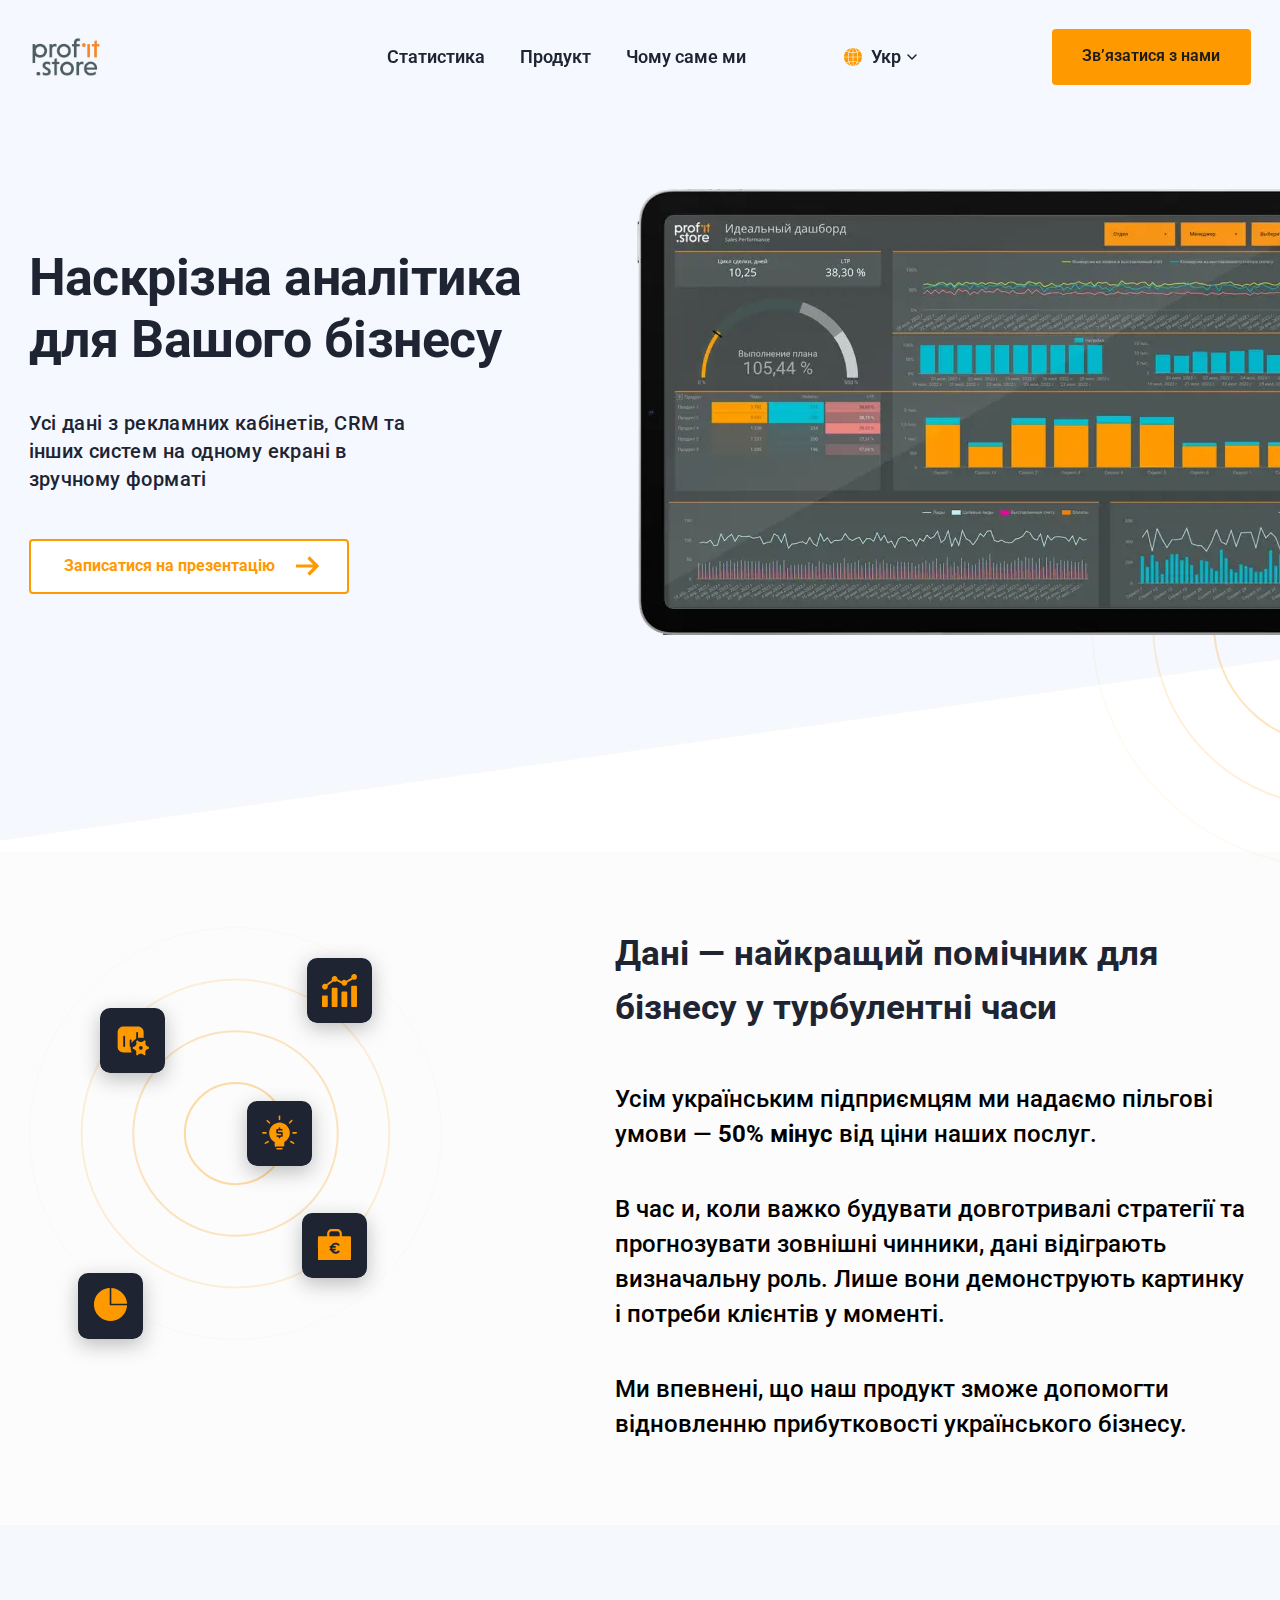
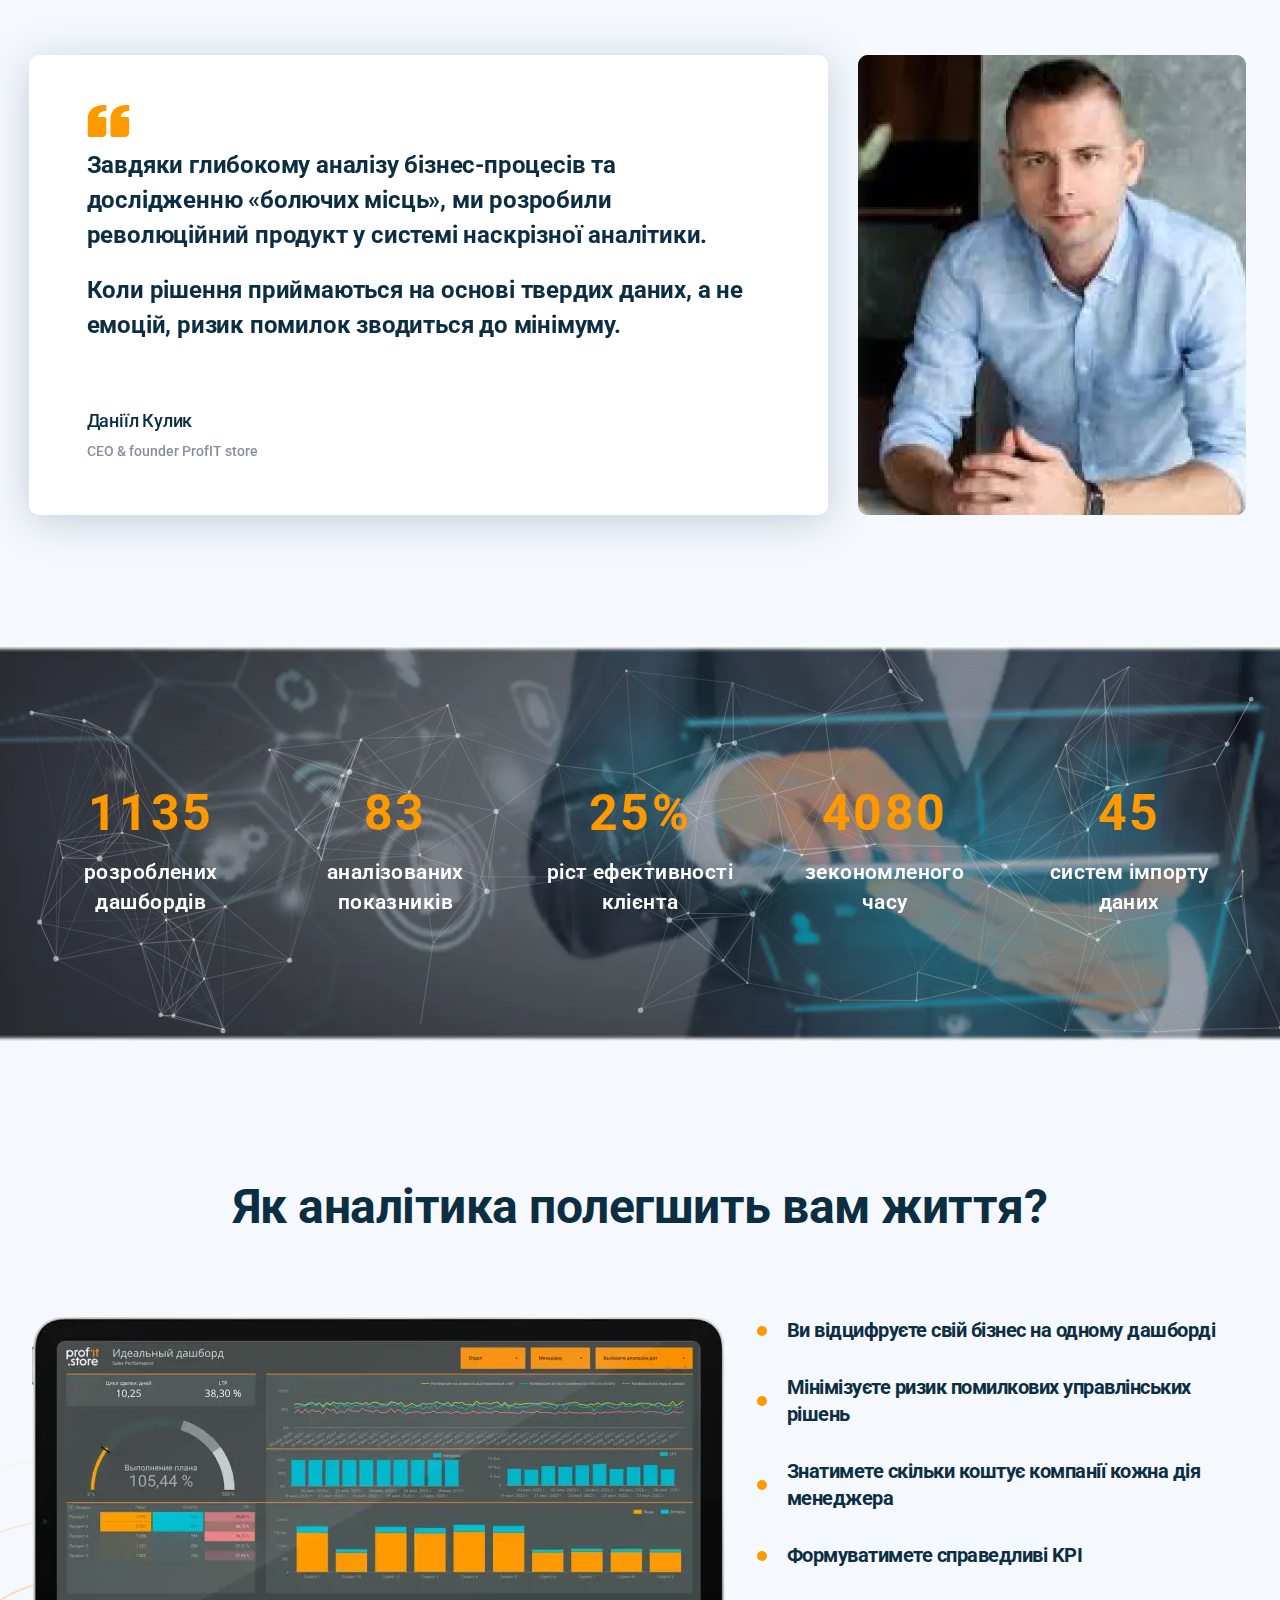
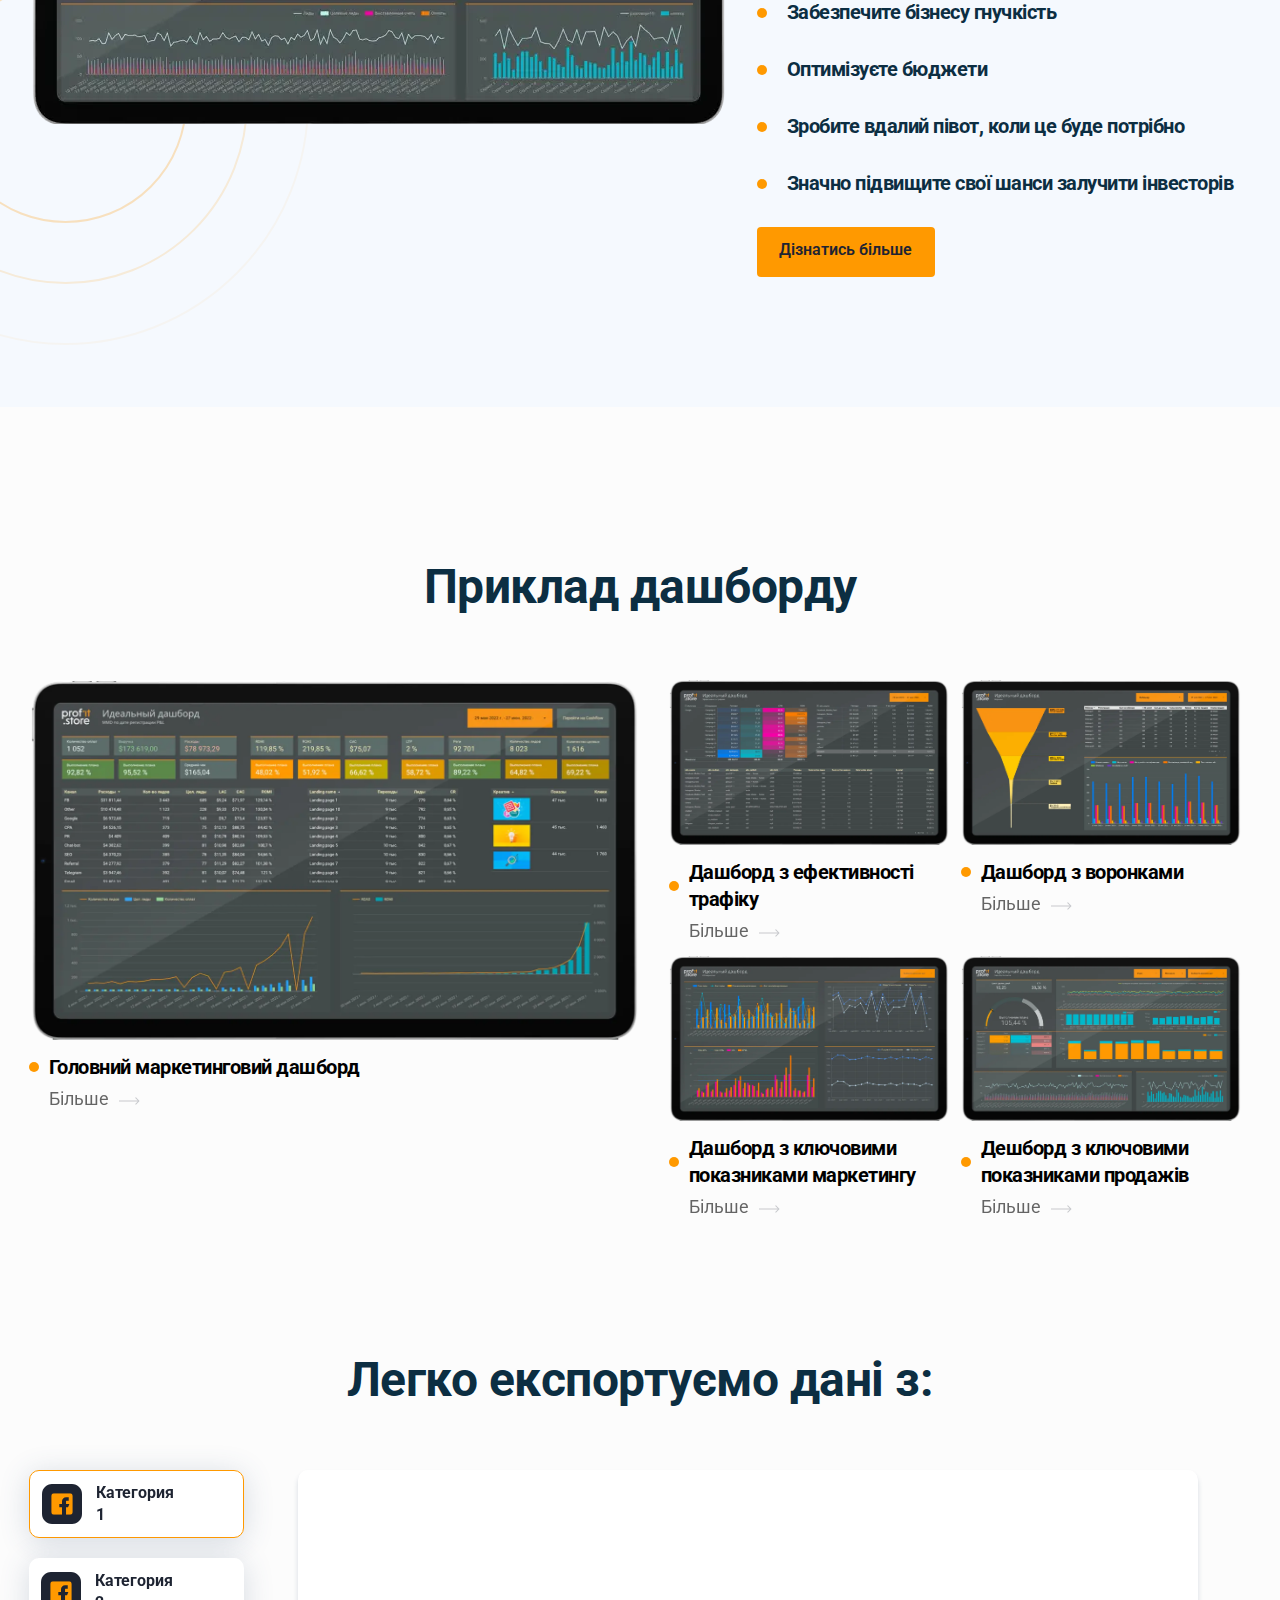
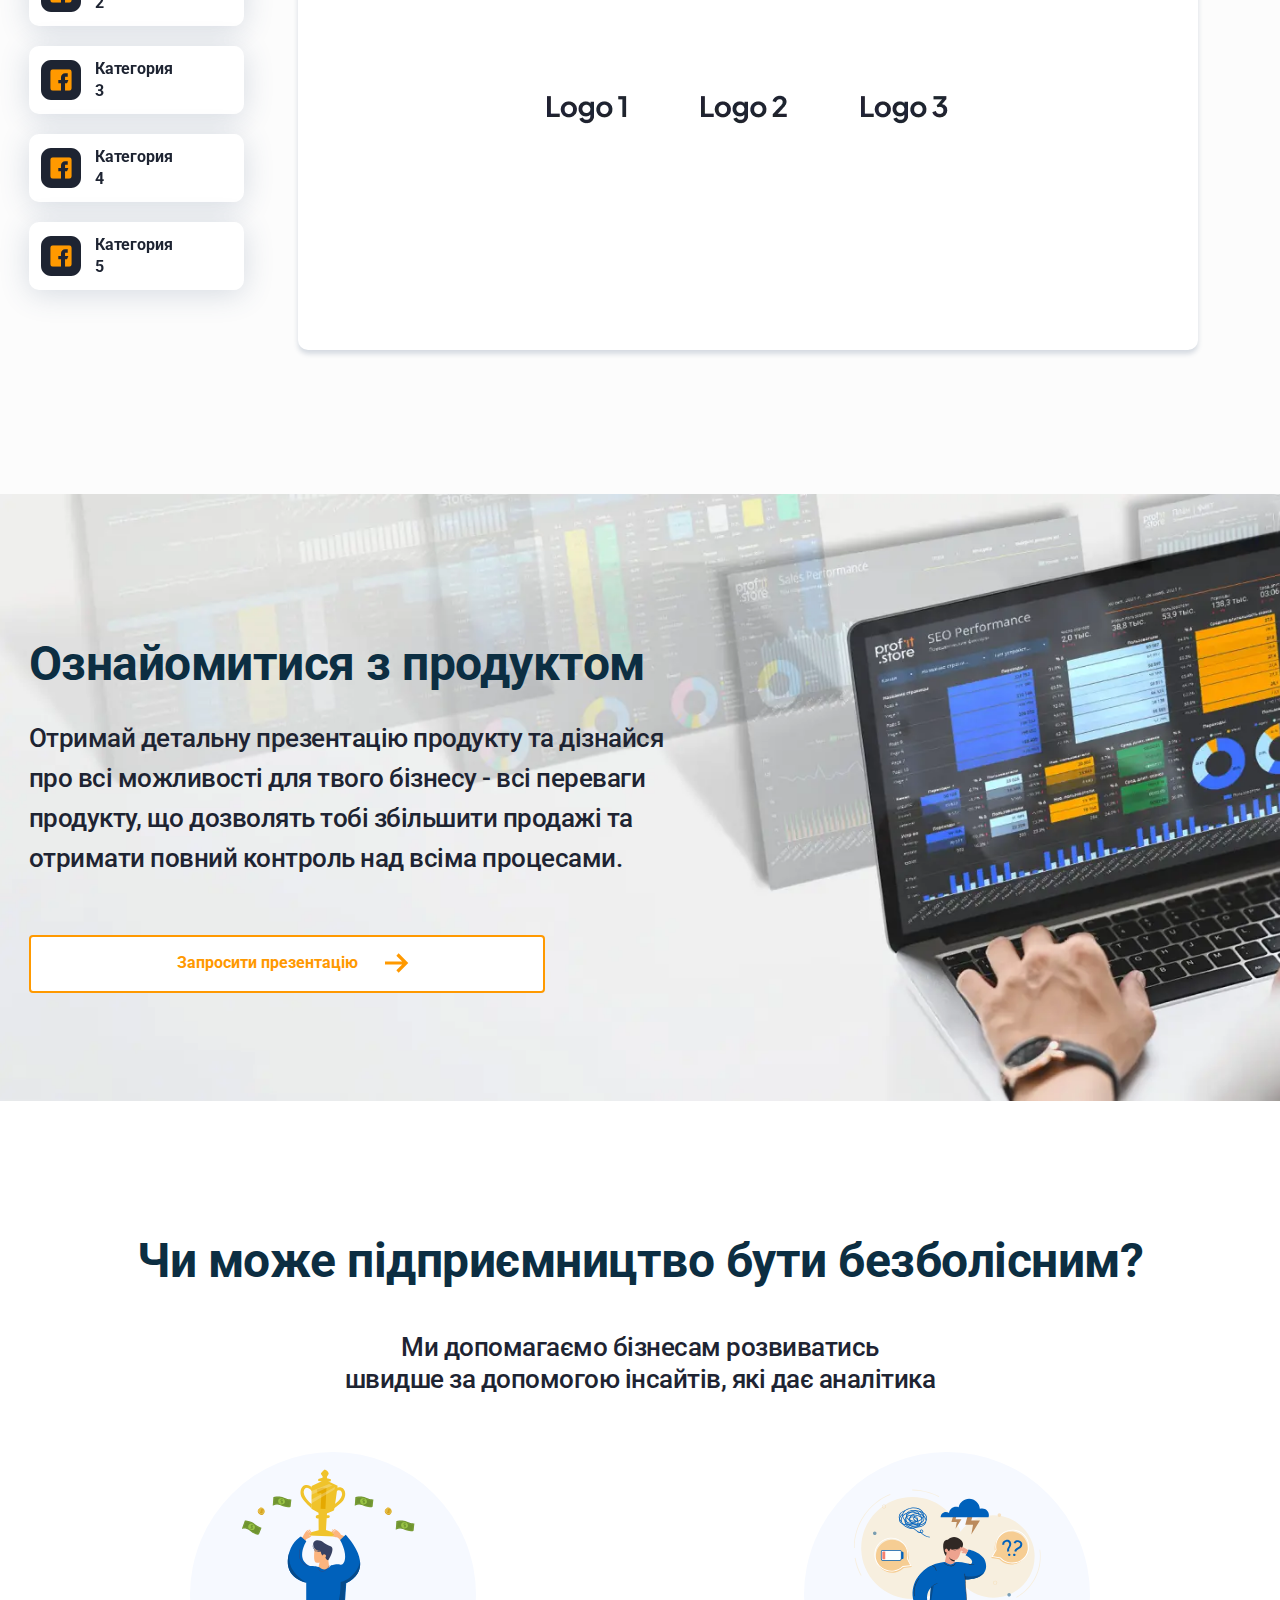
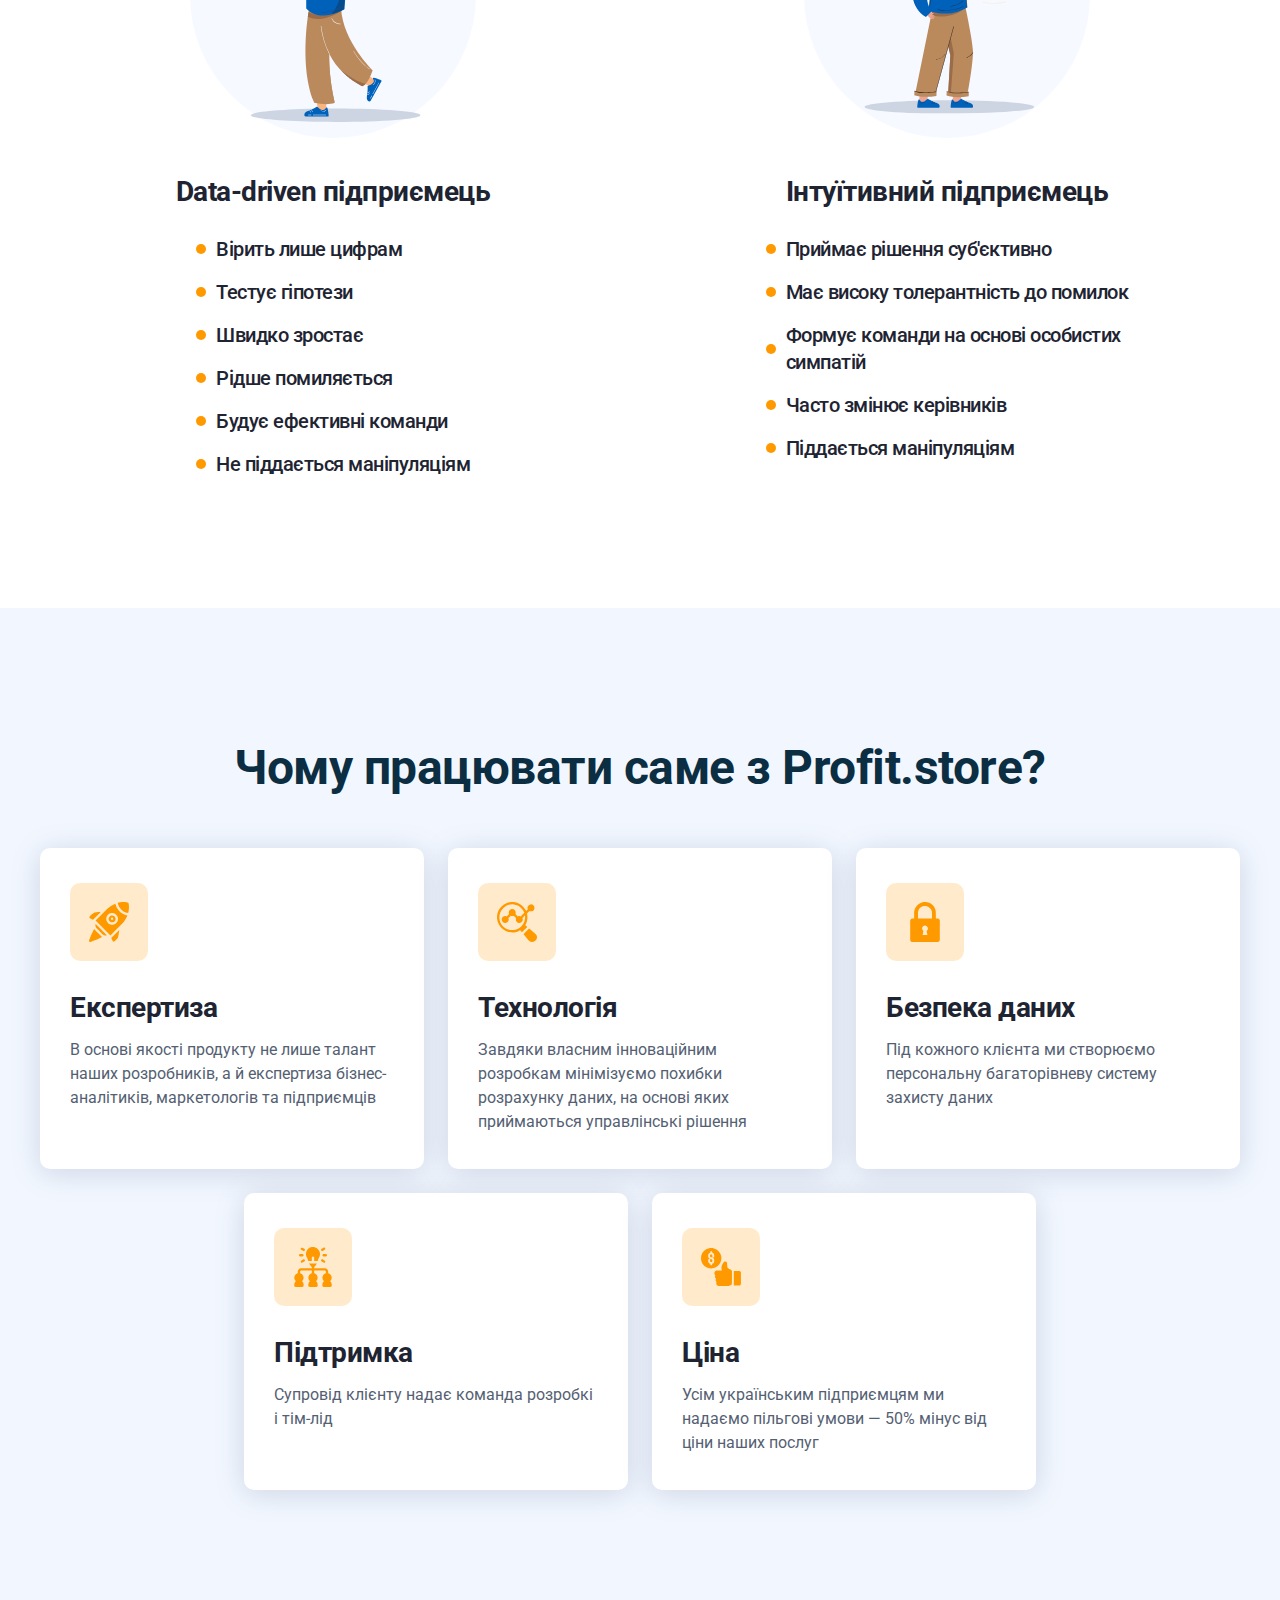
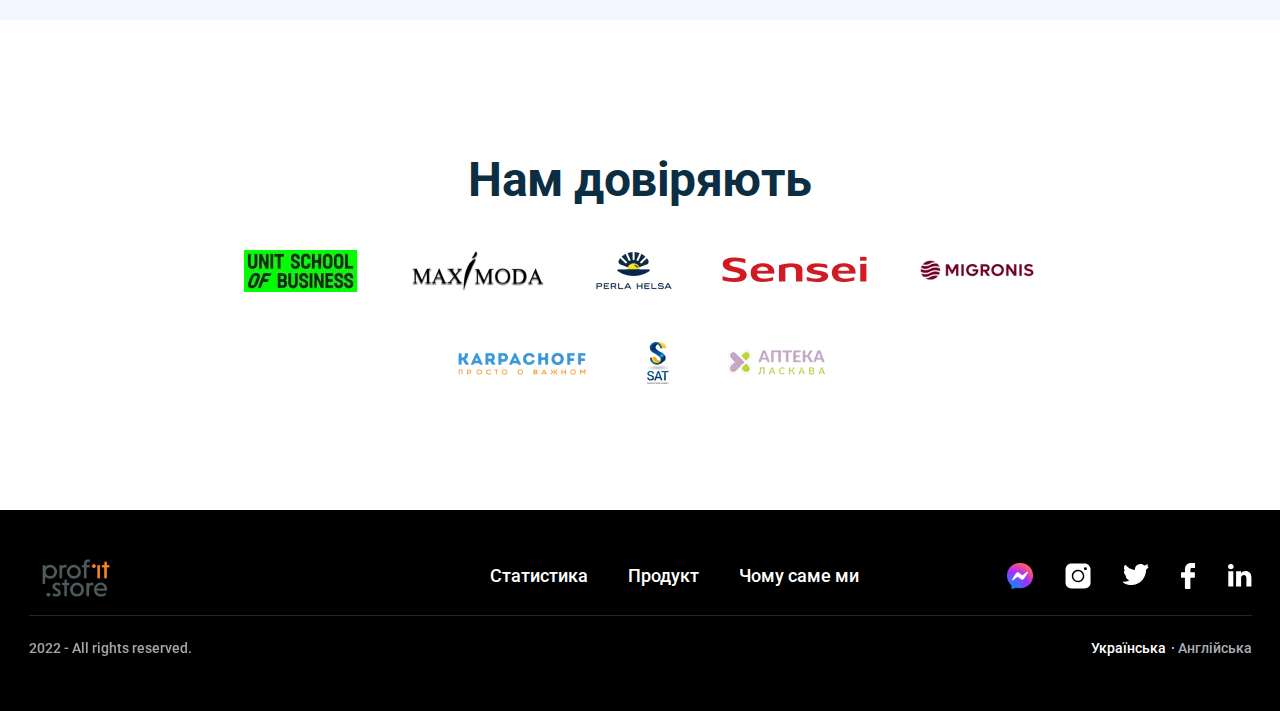
==== commit decb4742: "Add files via upload" ====
--- a/index.html
+++ b/index.html
@@ -6,7 +6,7 @@
 	<meta charset="UTF-8" />
 	<meta name="format-detection" content="telephone=no" />
 	<!-- <style>body{opacity: 0;}</style> -->
-	<link rel="stylesheet" href="css/style.min.css?_v=20220902214453" />
+	<link rel="stylesheet" href="css/style.min.css?_v=20220902221931" />
 	<!-- <meta name="robots" content="noindex, nofollow"> -->
 	<meta name="viewport" content="width=device-width, initial-scale=1.0" />
 </head>
@@ -38,7 +38,8 @@
 						</div>
 					</div>
 				</div>
-				<button data-da=".menu__body, 991.98, 2" class="header__button">Зв’язатися з нами</button>
+				<button class="header__button">Зв’язатися з нами</button>
+				<!-- data-da=".menu__body, 991.98, 2" -->
 			</div>
 		</header>
 
@@ -154,29 +155,29 @@
 					<div class="example__body">
 						<div class="example__main main-example">
 							<div class="main-example__item">
-								<div class="main-example__image"><picture><source srcset="img/example/dashboard-for-business-tasks.webp" type="image/webp"><img src="img/example/dashboard-for-business-tasks.png" alt="Dashboard for business tasks" /></picture></div>
+								<div class="main-example__image"><picture><source srcset="img/example/dashboard-for-business-tasks.webp" type="image/webp"><img src="img/example/dashboard-for-business-tasks.png" alt="Головний маркетинговий дашборд" /></picture></div>
 								<div class="main-example__text text-example">Головний маркетинговий дашборд</div>
 								<button data-popup="#mmd" class="main-example__more more-example">Більше</button>
 							</div>
 						</div>
 						<div class="example__side side-example">
 							<div class="side-example__item">
-								<div class="side-example__image"><picture><source srcset="img/example/owner-dashboard.webp" type="image/webp"><img src="img/example/owner-dashboard.png" alt="Dashboard sales director" /></picture></div>
+								<div class="side-example__image"><picture><source srcset="img/example/owner-dashboard.webp" type="image/webp"><img src="img/example/owner-dashboard.png" alt="Дашборд з ефективності трафіку" /></picture></div>
 								<div class="side-example__text text-example">Дашборд з ефективності трафіку</div>
 								<button data-popup="#marketing" class="side-example__more more-example">Більше</button>
 							</div>
 							<div class="side-example__item">
-								<div class="side-example__image"><picture><source srcset="img/example/dashboard-of-the-financial-director.webp" type="image/webp"><img src="img/example/dashboard-of-the-financial-director.png" alt="Dashboard of the financial director" /></picture></div>
+								<div class="side-example__image"><picture><source srcset="img/example/dashboard-of-the-financial-director.webp" type="image/webp"><img src="img/example/dashboard-of-the-financial-director.png" alt="Дашборд з воронками" /></picture></div>
 								<div class="side-example__text text-example">Дашборд з воронками</div>
 								<button data-popup="#path" class="side-example__more more-example">Більше</button>
 							</div>
 							<div class="side-example__item">
-								<div class="side-example__image"><picture><source srcset="img/example/marketing-director-dashboard.webp" type="image/webp"><img src="img/example/marketing-director-dashboard.png" /></picture></div>
+								<div class="side-example__image"><picture><source srcset="img/example/marketing-director-dashboard.webp" type="image/webp"><img src="img/example/marketing-director-dashboard.png" alt="Дашборд з ключовими показниками маркетингу" /></picture></div>
 								<div class="side-example__text text-example">Дашборд з ключовими показниками маркетингу</div>
 								<button data-popup="#KPI-marketing" class="side-example__more more-example">Більше</button>
 							</div>
 							<div class="side-example__item">
-								<div class="side-example__image"><picture><source srcset="img/example/dashboard-sales-director.webp" type="image/webp"><img src="img/example/dashboard-sales-director.png" alt="Marketing director dashboard" /></picture></div>
+								<div class="side-example__image"><picture><source srcset="img/example/dashboard-sales-director.webp" type="image/webp"><img src="img/example/dashboard-sales-director.png" alt="Дешборд з ключовими показниками продажів" /></picture></div>
 								<div class="side-example__text text-example">Дешборд з ключовими показниками продажів</div>
 								<button data-popup="#sales-KPI" class="side-example__more more-example">Більше</button>
 							</div>
@@ -575,7 +576,7 @@
 			</div>
 		</div>
 	</div>
-	<script src="js/app.min.js?_v=20220902214453"></script>
+	<script src="js/app.min.js?_v=20220902221931"></script>
 </body>
 
 </html>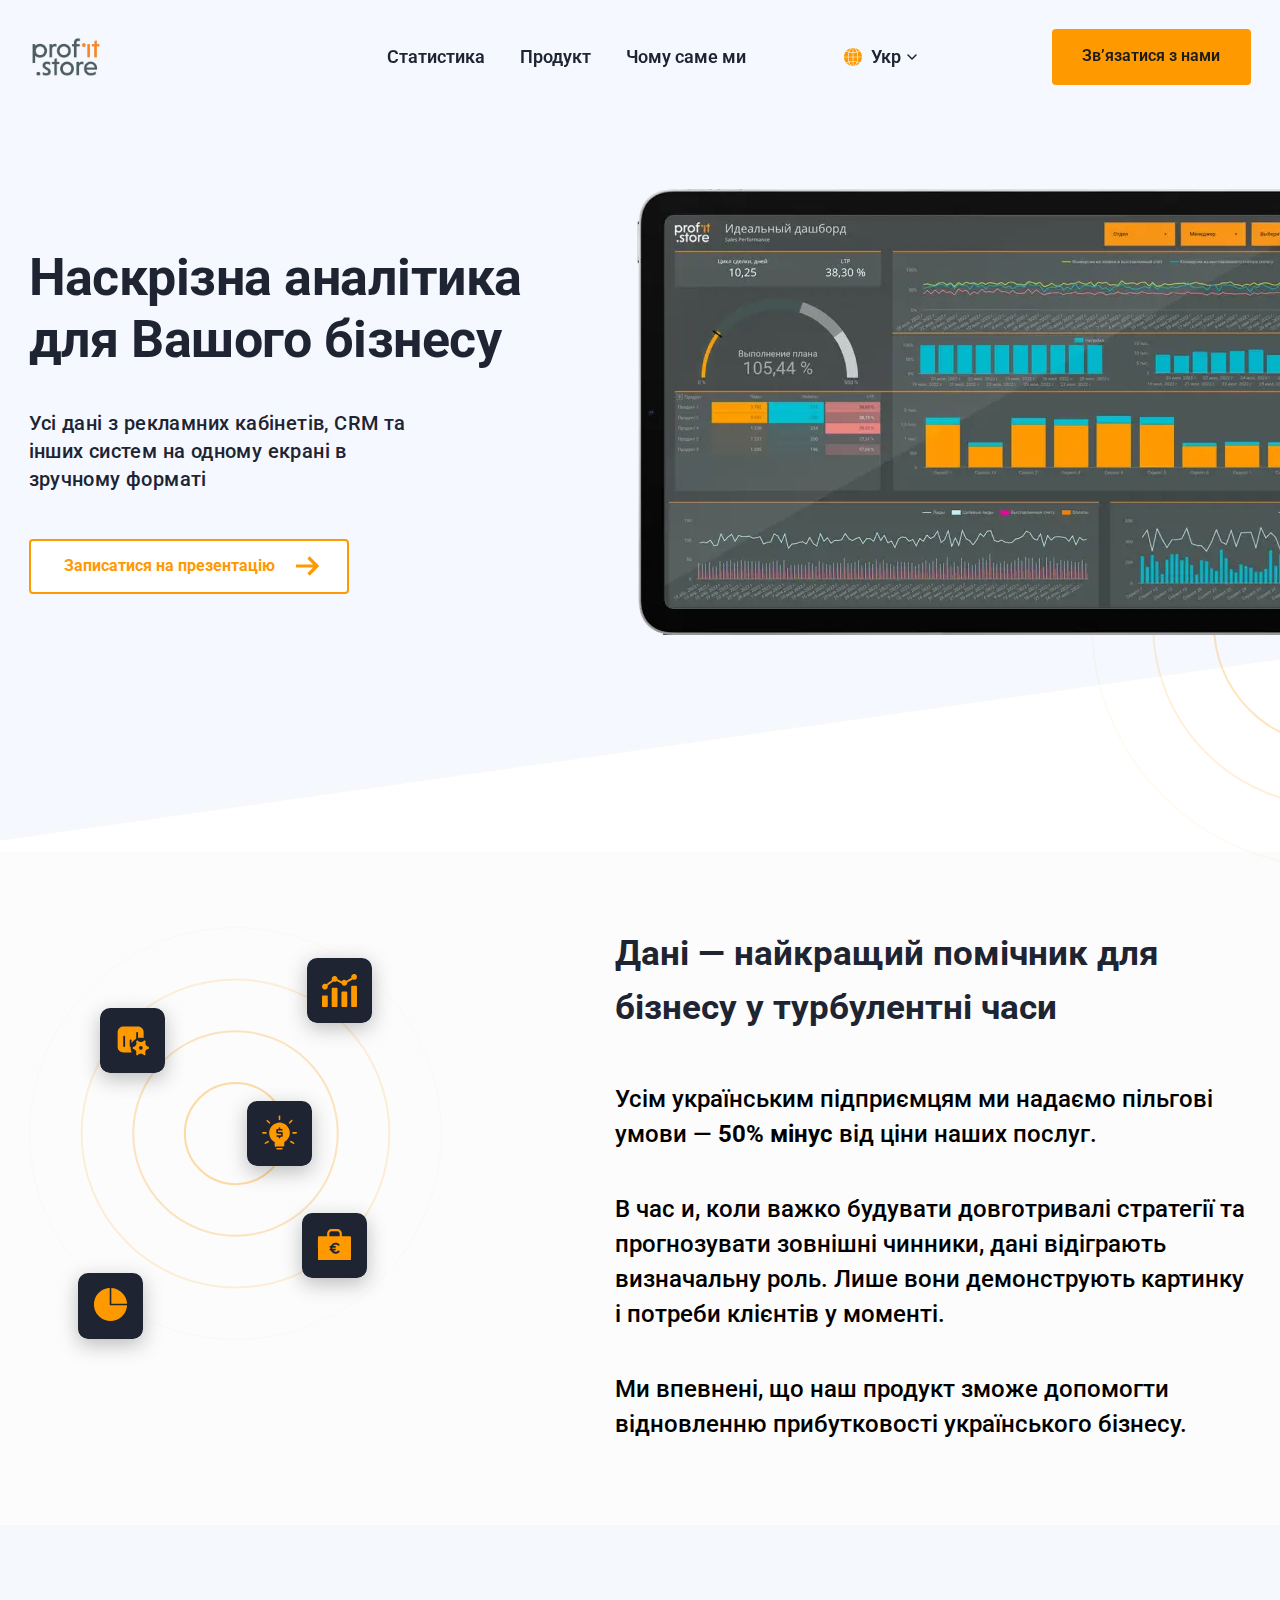
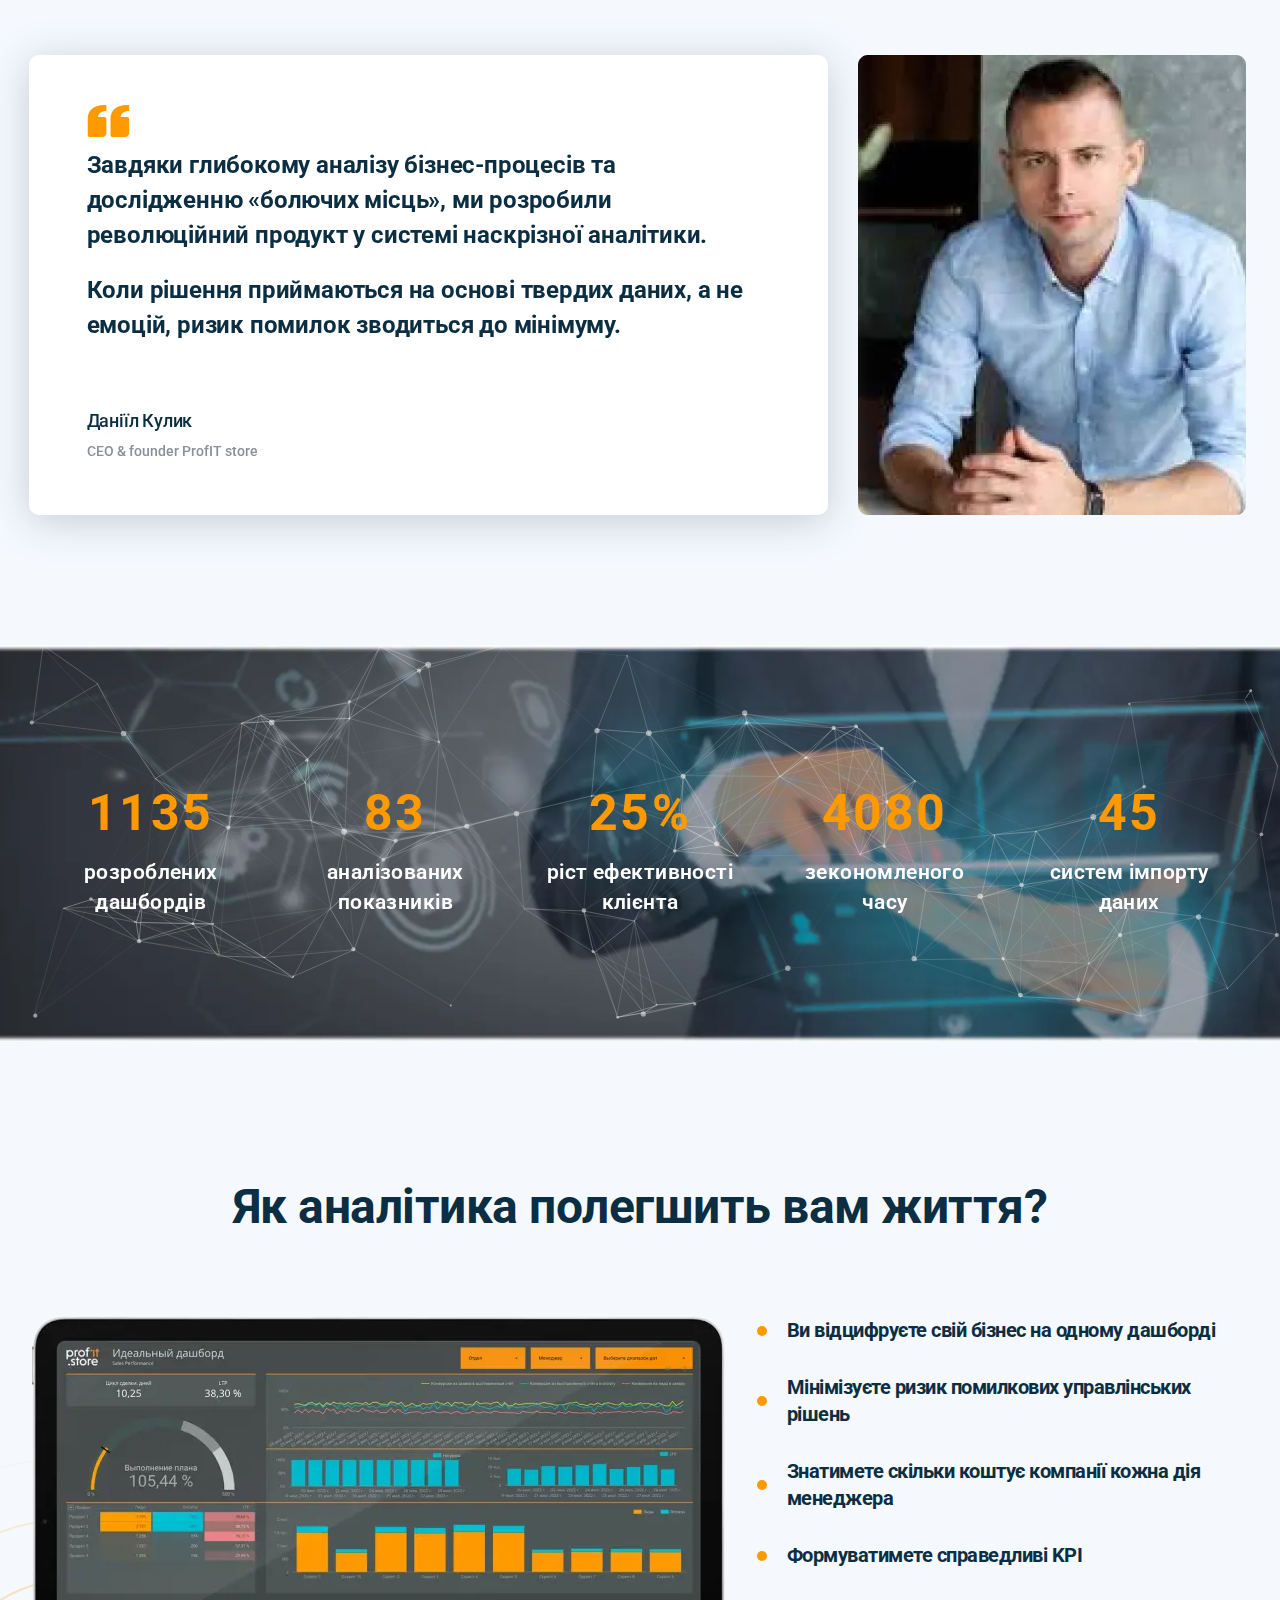
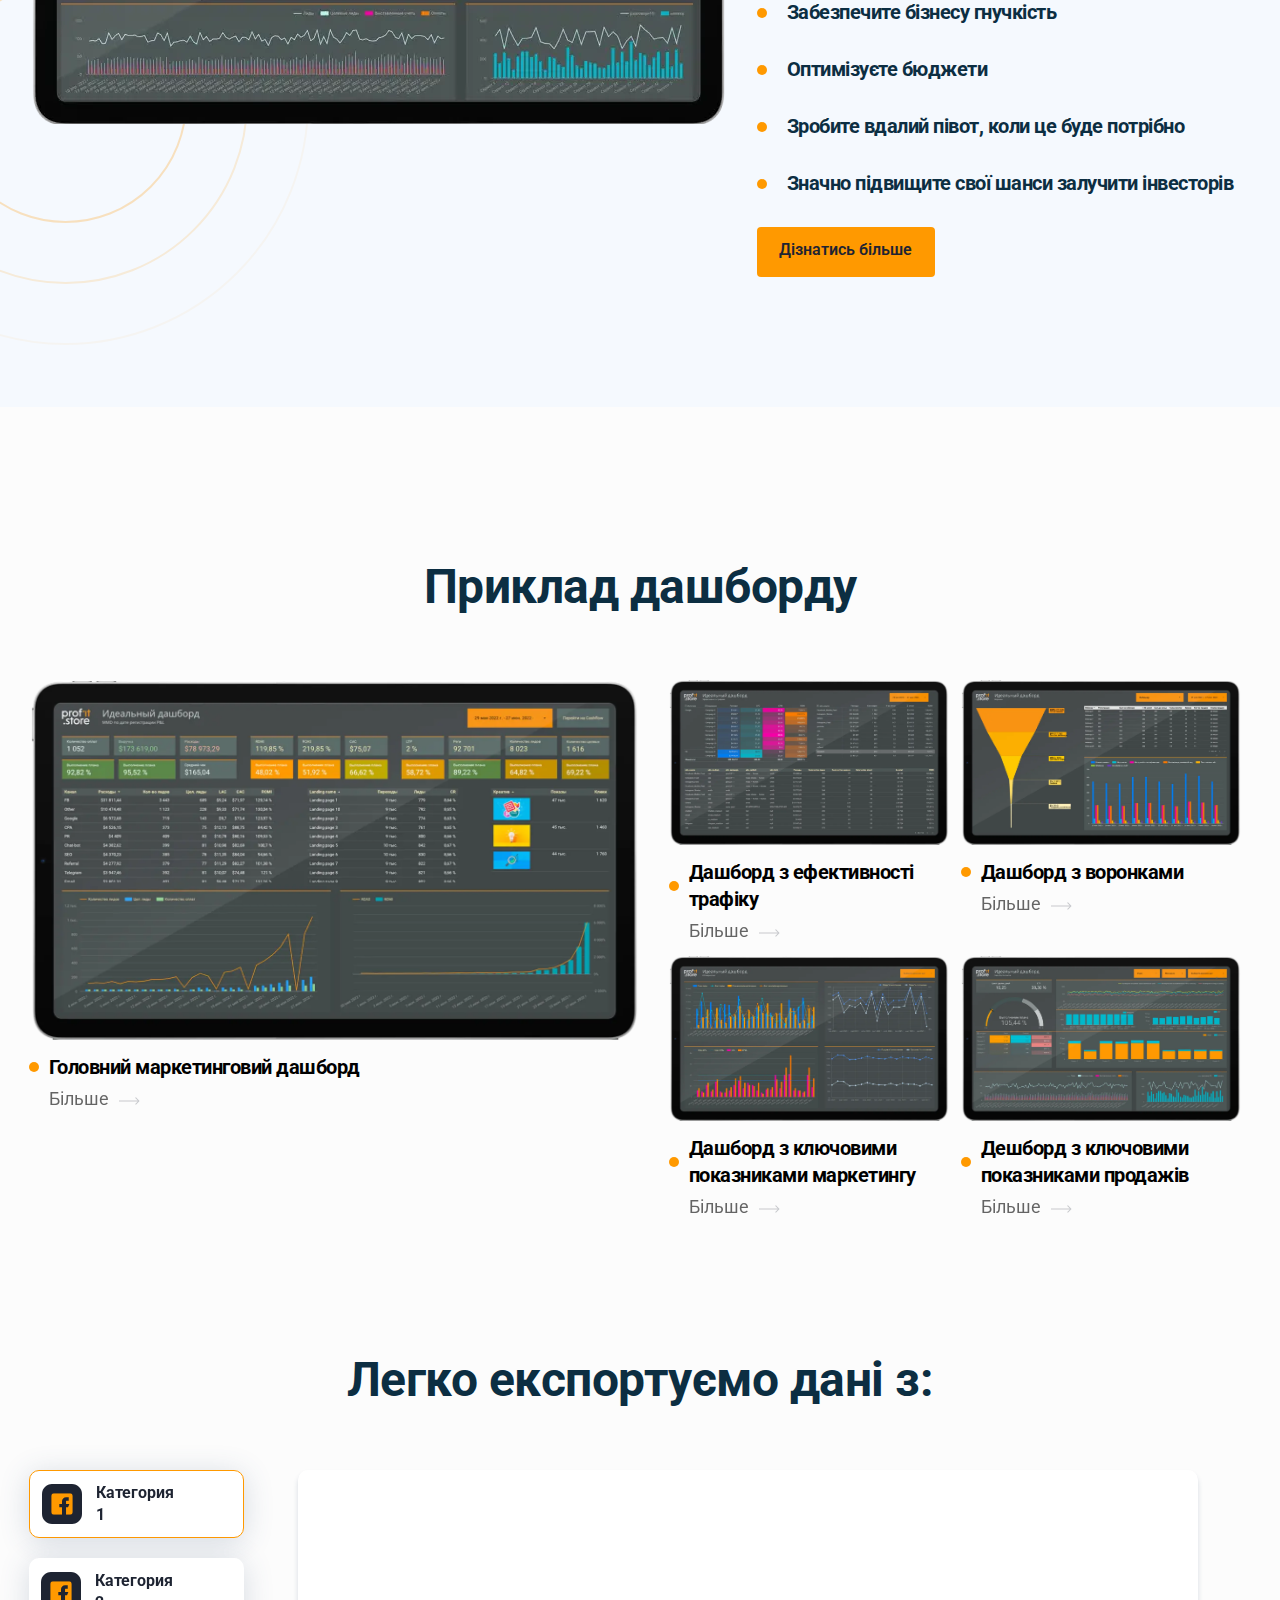
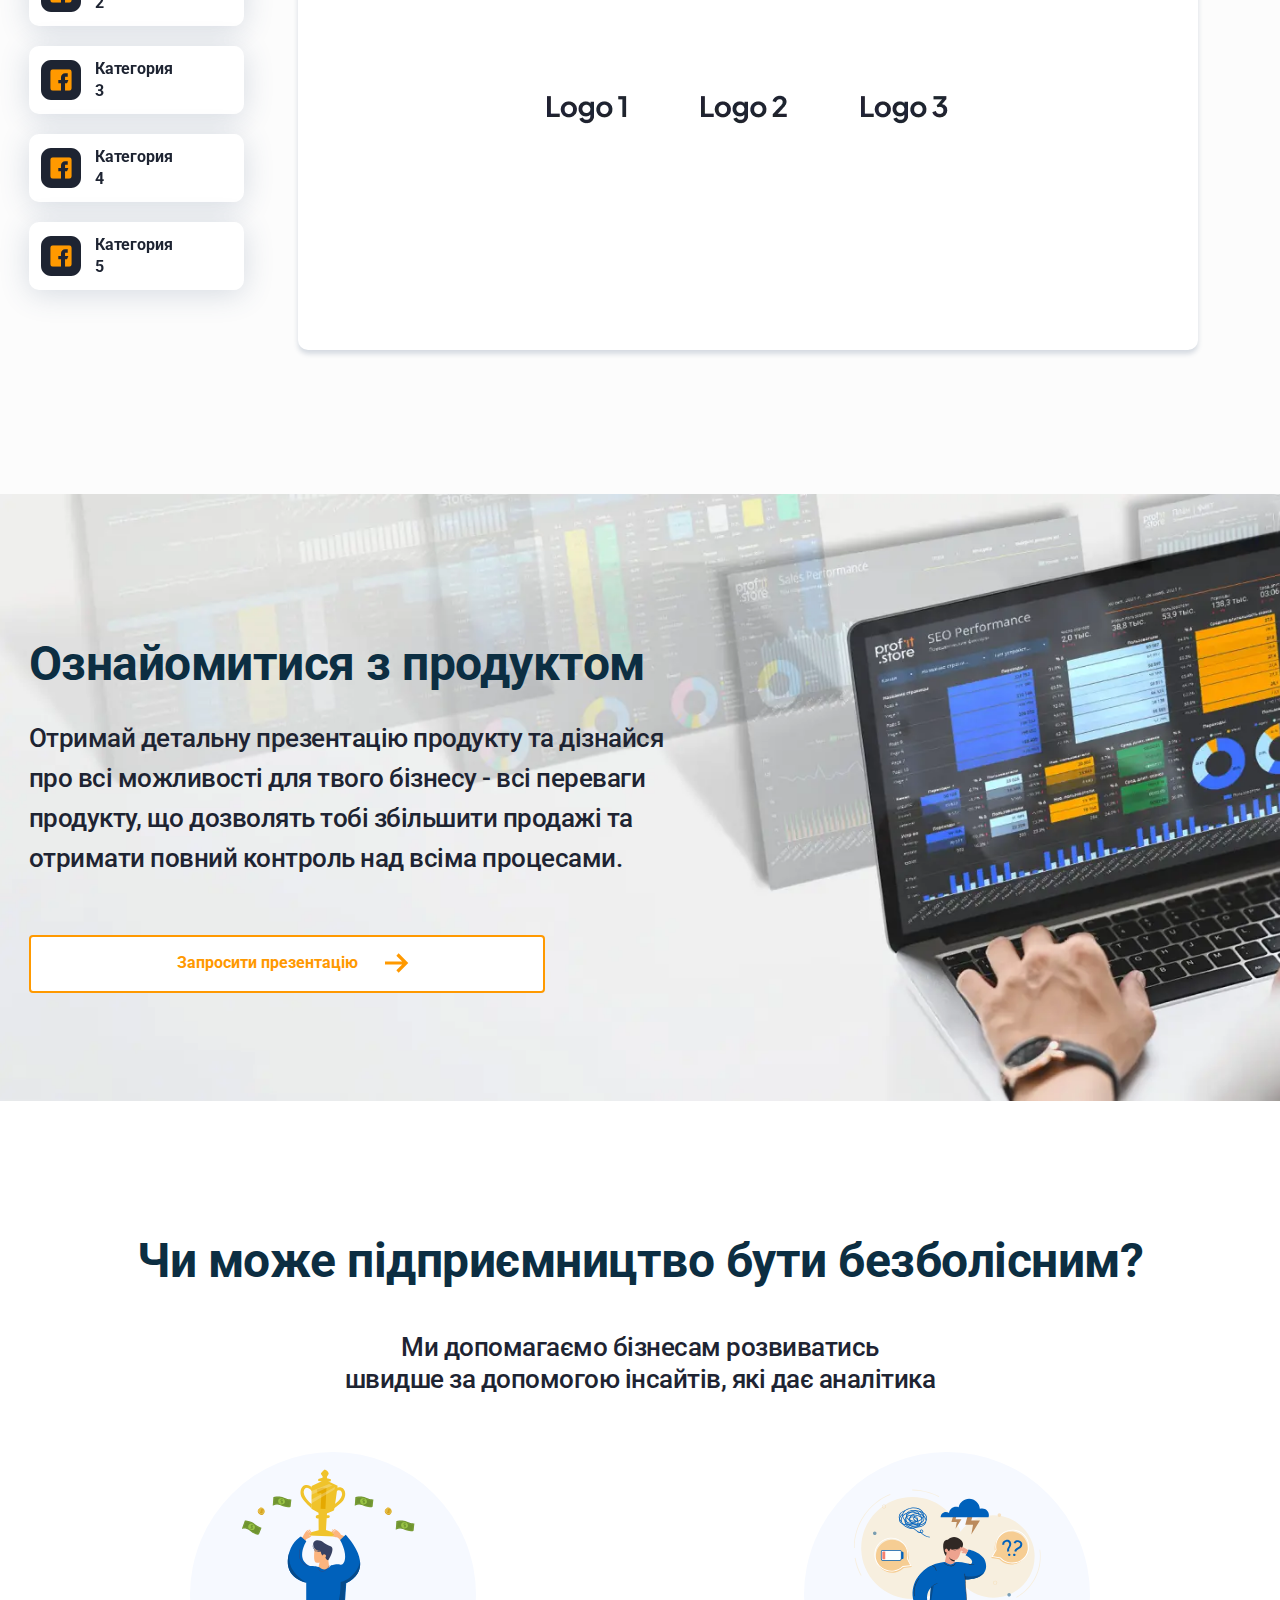
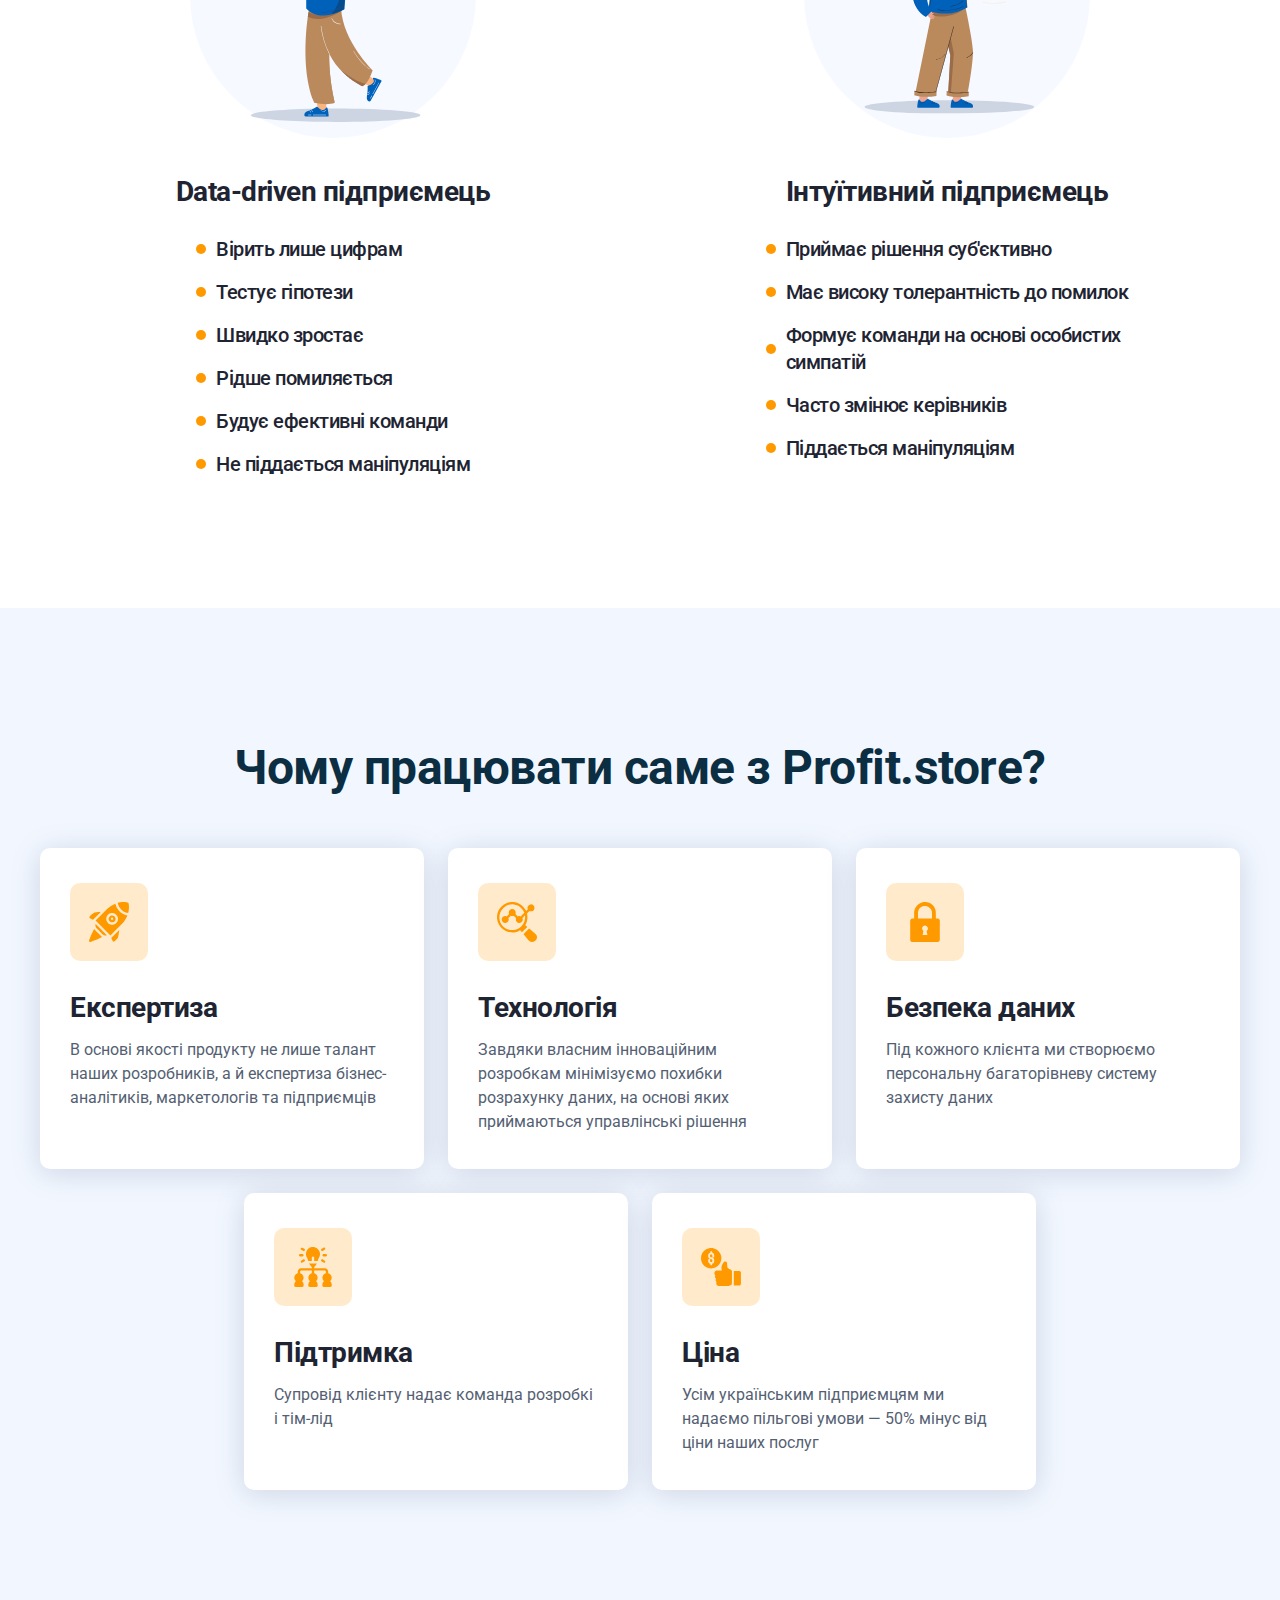
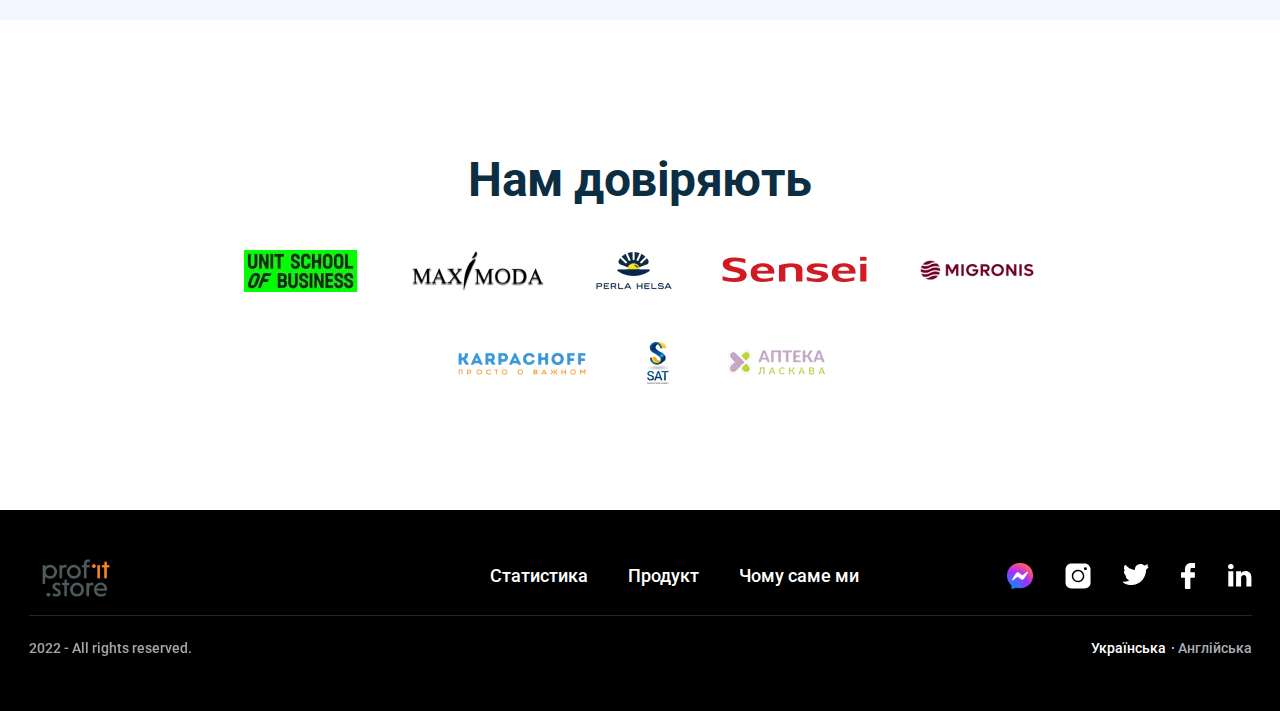
==== commit fdc6dba1: "Add files via upload" ====
--- a/index.html
+++ b/index.html
@@ -6,7 +6,7 @@
 	<meta charset="UTF-8" />
 	<meta name="format-detection" content="telephone=no" />
 	<!-- <style>body{opacity: 0;}</style> -->
-	<link rel="stylesheet" href="css/style.min.css?_v=20220902221931" />
+	<link rel="stylesheet" href="css/style.min.css?_v=20220902222335" />
 	<!-- <meta name="robots" content="noindex, nofollow"> -->
 	<meta name="viewport" content="width=device-width, initial-scale=1.0" />
 </head>
@@ -38,8 +38,7 @@
 						</div>
 					</div>
 				</div>
-				<button class="header__button">Зв’язатися з нами</button>
-				<!-- data-da=".menu__body, 991.98, 2" -->
+				<button data-da=".menu__body, 991.98, 2" class="header__button">Зв’язатися з нами</button>
 			</div>
 		</header>
 
@@ -576,7 +575,7 @@
 			</div>
 		</div>
 	</div>
-	<script src="js/app.min.js?_v=20220902221931"></script>
+	<script src="js/app.min.js?_v=20220902222335"></script>
 </body>
 
 </html>--- a/css/style.min.css
+++ b/css/style.min.css
@@ -1 +1 @@
-@charset "UTF-8";@import url(https://fonts.googleapis.com/css?family=Roboto:regular,500,700&display=swap);*{padding:0;margin:0;border:0}*,:after,:before{-webkit-box-sizing:border-box;box-sizing:border-box}body,html{height:100%;min-width:320px}body{color:#1e2432;line-height:1;font-family:Roboto;font-size:.875rem;-ms-text-size-adjust:100%;-moz-text-size-adjust:100%;-webkit-text-size-adjust:100%;-webkit-font-smoothing:antialiased;-moz-osx-font-smoothing:grayscale}button,input,textarea{font-family:Roboto;font-size:inherit}button{cursor:pointer;color:inherit;background-color:inherit}a{color:inherit}a:link,a:visited{text-decoration:none}a:hover{text-decoration:none}ul li{list-style:none}img{vertical-align:top}h1,h2,h3,h4,h5,h6{font-weight:inherit;font-size:inherit}body{font-weight:400}.lock body{overflow:hidden;-ms-touch-action:none;touch-action:none;-ms-scroll-chaining:none;overscroll-behavior:none}.wrapper{min-height:100%;display:-webkit-box;display:-ms-flexbox;display:flex;-webkit-box-orient:vertical;-webkit-box-direction:normal;-ms-flex-direction:column;flex-direction:column;overflow:hidden}.wrapper>main{-webkit-box-flex:1;-ms-flex:1 1 auto;flex:1 1 auto}.wrapper>*{min-width:0}[class*=__container]{max-width:76.4375rem;-webkit-box-sizing:content-box;box-sizing:content-box;margin:0 auto;padding:0 .9375rem}.button{display:-webkit-inline-box;display:-ms-inline-flexbox;display:inline-flex;padding:0 0}.button._fw{width:100%}input[type=email],input[type=tel],input[type=text],textarea{-webkit-appearance:none;-moz-appearance:none;appearance:none}.input{border-radius:0!important;width:100%;display:block;padding:0 20px;border:1px solid #eee}textarea.input{resize:none;padding:0 0}body::after{content:"";background-color:rgba(0,0,0,.5);position:fixed;width:100%;height:100%;top:0;left:0;opacity:0;-webkit-transition:opacity .8s ease 0s;-o-transition:opacity .8s ease 0s;transition:opacity .8s ease 0s;pointer-events:none;z-index:149}.popup-show body::after{opacity:1}.popup{position:fixed;top:0;left:0;bottom:0;right:0;padding:30px 10px;-webkit-transition:visibility .8s ease 0s;-o-transition:visibility .8s ease 0s;transition:visibility .8s ease 0s;visibility:hidden;pointer-events:none}.popup_show{z-index:150;visibility:visible;overflow:auto;pointer-events:auto}.popup_show .popup__content{visibility:visible;-webkit-transform:scale(1);-ms-transform:scale(1);transform:scale(1)}.popup__wrapper{display:-webkit-box;display:-ms-flexbox;display:flex;-webkit-box-orient:vertical;-webkit-box-direction:normal;-ms-flex-direction:column;flex-direction:column;-webkit-box-align:center;-ms-flex-align:center;align-items:center;min-height:100%;-webkit-box-flex:1;-ms-flex:1 1 auto;flex:1 1 auto;width:100%;display:flex;-webkit-box-pack:center;-ms-flex-pack:center;justify-content:center;align-items:center}.popup__content{visibility:hidden;-webkit-transform:scale(0);-ms-transform:scale(0);transform:scale(0);-webkit-transition:-webkit-transform .3s ease 0s;transition:-webkit-transform .3s ease 0s;-o-transition:transform .3s ease 0s;transition:transform .3s ease 0s;transition:transform .3s ease 0s,-webkit-transform .3s ease 0s;background-color:#eee;width:100%;max-width:87.5rem;border-radius:20px}@supports (padding:clamp(0.625rem ,-0.3396302251rem + 4.8231511254vw ,3.4375rem)){.popup__content{padding:clamp(.625rem ,-.3396302251rem + 4.8231511254vw ,3.4375rem)}}@supports not (padding:clamp(0.625rem ,-0.3396302251rem + 4.8231511254vw ,3.4375rem)){.popup__content{padding:calc(.625rem + 2.8125 * (100vw - 20rem)/ 58.3125)}}.lock .popup__content{visibility:visible}.popup__content{display:-webkit-box;display:-ms-flexbox;display:flex;-webkit-box-orient:vertical;-webkit-box-direction:normal;-ms-flex-direction:column;flex-direction:column}.popup__header{display:-webkit-box;display:-ms-flexbox;display:flex;-webkit-box-align:start;-ms-flex-align:start;align-items:start;-webkit-box-pack:justify;-ms-flex-pack:justify;justify-content:space-between}.popup__title{font-weight:700;line-height:1.2564102564;letter-spacing:-.462633px;color:#000;position:relative;padding-left:2.5rem}@supports (font-size:clamp(1.25rem ,0.8427116827rem + 2.0364415863vw ,2.4375rem)){.popup__title{font-size:clamp(1.25rem ,.8427116827rem + 2.0364415863vw ,2.4375rem)}}@supports not (font-size:clamp(1.25rem ,0.8427116827rem + 2.0364415863vw ,2.4375rem)){.popup__title{font-size:calc(1.25rem + 1.1875 * (100vw - 20rem)/ 58.3125)}}@supports (margin-bottom:clamp(0.9375rem ,-0.4558547696rem + 6.9667738478vw ,5rem)){.popup__title{margin-bottom:clamp(.9375rem ,-.4558547696rem + 6.9667738478vw ,5rem)}}@supports not (margin-bottom:clamp(0.9375rem ,-0.4558547696rem + 6.9667738478vw ,5rem)){.popup__title{margin-bottom:calc(.9375rem + 4.0625 * (100vw - 20rem)/ 58.3125)}}.popup__title::before{content:"";position:absolute;top:50%;left:0;width:1.125rem;height:1.125rem;border-radius:50%;background-color:#f90;-webkit-transform:translate(0,-50%);-ms-transform:translate(0,-50%);transform:translate(0,-50%)}.popup__close{display:-webkit-inline-box;display:-ms-inline-flexbox;display:inline-flex;font-weight:700;line-height:.9090909091;text-align:center;color:#f90;padding-right:.9375rem;position:relative}@supports (font-size:clamp(0.9375rem ,0.783159164rem + 0.7717041801vw ,1.3875rem)){.popup__close{font-size:clamp(.9375rem ,.783159164rem + .7717041801vw ,1.3875rem)}}@supports not (font-size:clamp(0.9375rem ,0.783159164rem + 0.7717041801vw ,1.3875rem)){.popup__close{font-size:calc(.9375rem + .45 * (100vw - 20rem)/ 58.3125)}}.popup__close::after{content:url(../img/example/close.svg);position:absolute;top:50%;left:100%;-webkit-transform:translate(-50%,-50%);-ms-transform:translate(-50%,-50%);transform:translate(-50%,-50%)}.popup__hero{display:none;gap:2.375rem}.popup__body{position:relative;-webkit-box-flex:0;-ms-flex:0 0 60.4166666667%;flex:0 0 60.4166666667%;height:30.4375rem;-webkit-box-shadow:0 .25rem .9375rem rgba(0,0,0,.3);box-shadow:0 .25rem .9375rem rgba(0,0,0,.3);border-radius:.625rem}.popup__body iframe{width:100%;height:100%;top:0;left:0;-o-object-fit:cover;object-fit:cover;border-radius:.625rem}.popup__block{background-color:#f5f7fa;border-radius:9.25265px;padding:1.5rem}.popup__list{display:-webkit-box;display:-ms-flexbox;display:flex;-ms-flex-wrap:wrap;flex-wrap:wrap}.popup__list:not(:last-child){margin-bottom:1.875rem}.popup__item{position:relative;padding-left:.9375rem;margin-right:.75rem;font-weight:500;font-size:.875rem;line-height:1.1428571429;color:#3f3e3e;margin-bottom:1rem}.popup__item::before{content:"";position:absolute;top:50%;left:0;width:.625rem;height:.625rem;-webkit-transform:translate(0,-50%);-ms-transform:translate(0,-50%);transform:translate(0,-50%);border-radius:50%;background-color:#f90}.popup__subtext{font-weight:400;font-size:1rem;line-height:1.3063063063;color:#555f73}.popup-show .popup__hero{display:-webkit-box;display:-ms-flexbox;display:flex}[class*=-ibg]{position:relative}[class*=-ibg] img{position:absolute;width:100%;height:100%;top:0;left:0;-o-object-fit:cover;object-fit:cover}[class*=-ibg_contain] img{-o-object-fit:contain;object-fit:contain}.title{font-weight:700;line-height:1.25;letter-spacing:-.5px;color:#0c2e42;text-align:center}@supports (font-size:clamp(1.875rem ,1.48914791rem + 1.9292604502vw ,3rem)){.title{font-size:clamp(1.875rem ,1.48914791rem + 1.9292604502vw ,3rem)}}@supports not (font-size:clamp(1.875rem ,1.48914791rem + 1.9292604502vw ,3rem)){.title{font-size:calc(1.875rem + 1.125 * (100vw - 20rem)/ 58.3125)}}.text-example{position:relative;font-weight:700;font-size:1.25rem;line-height:1.35;letter-spacing:-.5px;color:#000;padding-left:1.25rem}.text-example:not(:last-child){margin-bottom:.2em}.text-example::before{content:"";position:absolute;top:50%;left:0;width:.625rem;height:.625rem;border-radius:50%;background-color:#f90;-webkit-transform:translate(0,-50%);-ms-transform:translate(0,-50%);transform:translate(0,-50%)}.more-example{font-weight:400;font-size:1.125rem;line-height:1.5;color:#000;opacity:.6;padding-left:1.25rem}.more-example::after{margin-left:.625rem;content:url(../img/example/arrow-modal.svg)}#particles-js{position:absolute;width:100%;height:100%;top:0;left:0;background-repeat:no-repeat;background-size:cover;background-position:50% 50%;z-index:1}.header{position:fixed;top:0;left:0;width:100%;z-index:50;-webkit-transition:all .3s ease 0s;-o-transition:all .3s ease 0s;transition:all .3s ease 0s}@supports (padding-top:clamp(1.25rem ,1.057073955rem + 0.9646302251vw ,1.8125rem)){.header{padding-top:clamp(1.25rem ,1.057073955rem + .9646302251vw ,1.8125rem)}}@supports not (padding-top:clamp(1.25rem ,1.057073955rem + 0.9646302251vw ,1.8125rem)){.header{padding-top:calc(1.25rem + .5625 * (100vw - 20rem)/ 58.3125)}}@supports (padding-bottom:clamp(1.25rem ,1.057073955rem + 0.9646302251vw ,1.8125rem)){.header{padding-bottom:clamp(1.25rem ,1.057073955rem + .9646302251vw ,1.8125rem)}}@supports not (padding-bottom:clamp(1.25rem ,1.057073955rem + 0.9646302251vw ,1.8125rem)){.header{padding-bottom:calc(1.25rem + .5625 * (100vw - 20rem)/ 58.3125)}}.header__container{display:-webkit-box;display:-ms-flexbox;display:flex;-webkit-box-align:center;-ms-flex-align:center;align-items:center;-ms-flex-wrap:wrap;flex-wrap:wrap}.header._header-scroll{background-color:rgba(255,255,255,.85);-webkit-backdrop-filter:blur(15px);backdrop-filter:blur(15px);-webkit-transition:-webkit-backdrop-filter .3s ease 0s;transition:-webkit-backdrop-filter .3s ease 0s;-o-transition:backdrop-filter .3s ease 0s;transition:backdrop-filter .3s ease 0s;transition:backdrop-filter .3s ease 0s,-webkit-backdrop-filter .3s ease 0s}.header__logo{position:relative;z-index:1}@supports (margin-right:clamp(1.875rem ,-39.9196428571rem + 67.4107142857vw ,20.75rem)){.header__logo{margin-right:clamp(1.875rem ,-39.9196428571rem + 67.4107142857vw ,20.75rem)}}@supports not (margin-right:clamp(1.875rem ,-39.9196428571rem + 67.4107142857vw ,20.75rem)){.header__logo{margin-right:calc(1.875rem + 18.875 * (100vw - 62rem)/ 28)}}.header__logo img{position:relative}@supports (margin-right:clamp(1.875rem ,1.7249464094rem + 0.7502679528vw ,2.3125rem)){.header__menu{margin-right:clamp(1.875rem ,1.7249464094rem + .7502679528vw ,2.3125rem)}}@supports not (margin-right:clamp(1.875rem ,1.7249464094rem + 0.7502679528vw ,2.3125rem)){.header__menu{margin-right:calc(1.875rem + .4375 * (100vw - 20rem)/ 58.3125)}}.header__button{display:-webkit-box;display:-ms-flexbox;display:flex;font-weight:600;font-size:1rem;line-height:1.5;text-align:center;color:#1b1b1b;padding:.9375rem 1.9375rem 1.0625rem 1.875rem;background-color:#f90;border-radius:.25rem;white-space:nowrap;-webkit-tap-highlight-color:transparent;-webkit-transition:background-color .3s ease 0s;-o-transition:background-color .3s ease 0s;transition:background-color .3s ease 0s}.menu{display:-webkit-box;display:-ms-flexbox;display:flex;-webkit-box-pack:end;-ms-flex-pack:end;justify-content:flex-end}.menu__item{white-space:nowrap}.menu__link{font-weight:600;font-size:1.125rem;line-height:1.5555555556;color:#1e2432;-webkit-transition:color .3s ease 0s;-o-transition:color .3s ease 0s;transition:color .3s ease 0s}.spollers{position:relative}@supports (margin-right:clamp(1.875rem ,0.9746784566rem + 4.501607717vw ,4.5rem)){.spollers{margin-right:clamp(1.875rem ,.9746784566rem + 4.501607717vw ,4.5rem)}}@supports not (margin-right:clamp(1.875rem ,0.9746784566rem + 4.501607717vw ,4.5rem)){.spollers{margin-right:calc(1.875rem + 2.625 * (100vw - 20rem)/ 58.3125)}}.spollers__item{display:-webkit-box;display:-ms-flexbox;display:flex;-webkit-box-align:center;-ms-flex-align:center;align-items:center}.spollers__icon{margin-right:.5625rem}.spollers__title{display:-webkit-box;display:-ms-flexbox;display:flex;-webkit-box-align:center;-ms-flex-align:center;align-items:center;gap:.1875rem;font-weight:600;font-size:1.125rem;line-height:1.5555555556;color:#1e2432}.spollers__title img{-webkit-transition:-webkit-transform .3s ease 0s;transition:-webkit-transform .3s ease 0s;-o-transition:transform .3s ease 0s;transition:transform .3s ease 0s;transition:transform .3s ease 0s,-webkit-transform .3s ease 0s}.spollers__title._spoller-active img{-webkit-transform:rotate(180deg);-ms-transform:rotate(180deg);transform:rotate(180deg)}.spollers__body{position:absolute;top:100%;right:0;z-index:2;background-color:#f90;padding:.3125rem;border-radius:.625rem;-webkit-box-shadow:0 0 5px rgba(0,0,0,.2);box-shadow:0 0 5px rgba(0,0,0,.2);font-weight:600;font-size:1.125rem;line-height:1.5555555556;color:#1e2432}.icon-menu{display:none}.footer{background-color:#000}@supports (padding-top:clamp(1.875rem ,1.6177652733rem + 1.2861736334vw ,2.625rem)){.footer{padding-top:clamp(1.875rem ,1.6177652733rem + 1.2861736334vw ,2.625rem)}}@supports not (padding-top:clamp(1.875rem ,1.6177652733rem + 1.2861736334vw ,2.625rem)){.footer{padding-top:calc(1.875rem + .75 * (100vw - 20rem)/ 58.3125)}}.footer__top{display:-webkit-box;display:-ms-flexbox;display:flex;-webkit-box-align:center;-ms-flex-align:center;align-items:center;-webkit-box-pack:justify;-ms-flex-pack:justify;justify-content:space-between;-ms-flex-wrap:wrap;flex-wrap:wrap;-webkit-column-gap:.625rem;-moz-column-gap:.625rem;column-gap:.625rem}.top-footer{padding-bottom:.875rem;border-bottom:.0625rem solid rgba(85,95,115,.4039215686)}@supports (margin-right:clamp(1.875rem ,-39.0892857143rem + 66.0714285714vw ,20.375rem)){.top-footer__logo{margin-right:clamp(1.875rem ,-39.0892857143rem + 66.0714285714vw ,20.375rem)}}@supports not (margin-right:clamp(1.875rem ,-39.0892857143rem + 66.0714285714vw ,20.375rem)){.top-footer__logo{margin-right:calc(1.875rem + 18.5 * (100vw - 62rem)/ 28)}}.top-footer__list{display:-webkit-box;display:-ms-flexbox;display:flex;-webkit-box-pack:center;-ms-flex-pack:center;justify-content:center;-ms-flex-wrap:wrap;flex-wrap:wrap}@supports (gap:clamp(1.25rem ,0.8212754555rem + 2.1436227224vw ,2.5rem)){.top-footer__list{gap:clamp(1.25rem ,.8212754555rem + 2.1436227224vw ,2.5rem)}}@supports not (gap:clamp(1.25rem ,0.8212754555rem + 2.1436227224vw ,2.5rem)){.top-footer__list{gap:calc(1.25rem + 1.25 * (100vw - 20rem)/ 58.3125)}}.top-footer__link{font-weight:500;font-size:1.125rem;line-height:1.5555555556;color:#fff;-webkit-transition:color .3s ease 0s;-o-transition:color .3s ease 0s;transition:color .3s ease 0s}.actions-footer{display:-webkit-box;display:-ms-flexbox;display:flex}@supports (gap:clamp(1.25rem ,0.9927652733rem + 1.2861736334vw ,2rem)){.actions-footer{gap:clamp(1.25rem ,.9927652733rem + 1.2861736334vw ,2rem)}}@supports not (gap:clamp(1.25rem ,0.9927652733rem + 1.2861736334vw ,2rem)){.actions-footer{gap:calc(1.25rem + .75 * (100vw - 20rem)/ 58.3125)}}.bottom-footer{display:-webkit-box;display:-ms-flexbox;display:flex;-webkit-box-align:center;-ms-flex-align:center;align-items:center;-webkit-column-gap:.625rem;-moz-column-gap:.625rem;column-gap:.625rem;-webkit-box-pack:justify;-ms-flex-pack:justify;justify-content:space-between;padding-top:1.375rem}@supports (padding-bottom:clamp(1.875rem ,1.4034030011rem + 2.3579849946vw ,3.25rem)){.bottom-footer{padding-bottom:clamp(1.875rem ,1.4034030011rem + 2.3579849946vw ,3.25rem)}}@supports not (padding-bottom:clamp(1.875rem ,1.4034030011rem + 2.3579849946vw ,3.25rem)){.bottom-footer{padding-bottom:calc(1.875rem + 1.375 * (100vw - 20rem)/ 58.3125)}}.bottom-footer__copy{font-weight:500;font-size:.875rem;line-height:1.5;color:#e6e8ed;opacity:.7}.bottom-footer__language{display:-webkit-box;display:-ms-flexbox;display:flex;font-weight:500;font-size:.875rem;line-height:1.5;color:#fff}.bottom-footer__ua{padding-right:.375rem}.bottom-footer__eng{padding-left:.375rem;position:relative;color:#aaadb5;color:#aaadb5}.bottom-footer__eng::before{content:"";position:absolute;width:.125rem;height:.125rem;background-color:#aaadb5;-webkit-transform:translate(0,-50%);-ms-transform:translate(0,-50%);transform:translate(0,-50%);top:50%;left:0}.no-webp .get-started{background:url(../img/get-started/BG.png) center/cover no-repeat}.get-started{background-color:#fcfcfc}.get-started__container{position:relative;z-index:1;display:-webkit-box;display:-ms-flexbox;display:flex;-webkit-box-align:center;-ms-flex-align:center;align-items:center;gap:3.4375rem}@supports (padding-top:clamp(5rem ,2.6634512326rem + 11.6827438371vw ,11.8125rem)){.get-started__container{padding-top:clamp(5rem ,2.6634512326rem + 11.6827438371vw ,11.8125rem)}}@supports not (padding-top:clamp(5rem ,2.6634512326rem + 11.6827438371vw ,11.8125rem)){.get-started__container{padding-top:calc(5rem + 6.8125 * (100vw - 20rem)/ 58.3125)}}@supports (padding-bottom:clamp(1.875rem ,-2.1335744909rem + 20.0428724544vw ,13.5625rem)){.get-started__container{padding-bottom:clamp(1.875rem ,-2.1335744909rem + 20.0428724544vw ,13.5625rem)}}@supports not (padding-bottom:clamp(1.875rem ,-2.1335744909rem + 20.0428724544vw ,13.5625rem)){.get-started__container{padding-bottom:calc(1.875rem + 11.6875 * (100vw - 20rem)/ 58.3125)}}.get-started__title{font-weight:700;line-height:1.1923076923;letter-spacing:-.01em;color:#1e2432}@supports (font-size:clamp(1.875rem ,1.4034030011rem + 2.3579849946vw ,3.25rem)){.get-started__title{font-size:clamp(1.875rem ,1.4034030011rem + 2.3579849946vw ,3.25rem)}}@supports not (font-size:clamp(1.875rem ,1.4034030011rem + 2.3579849946vw ,3.25rem)){.get-started__title{font-size:calc(1.875rem + 1.375 * (100vw - 20rem)/ 58.3125)}}.get-started__title:not(:last-child){margin-bottom:.7307692308em}.get-started__text{font-weight:500;font-size:1.25rem;line-height:1.4;letter-spacing:.02em;color:#1e2432;max-width:25rem}.get-started__text:not(:last-child){margin-bottom:3.1em}.get-started__button{font-weight:700;font-size:1rem;line-height:1.375;text-align:center;color:#f90;background:#fff;border:.125rem solid #f90;border-radius:.25rem;padding:.9375rem 4.5rem 1.0625rem 2.0625rem;position:relative;white-space:nowrap;-webkit-transition:background-color .3s ease 0s;-o-transition:background-color .3s ease 0s;transition:background-color .3s ease 0s}.get-started__button::after{content:url(../img/get-started/arrow-right.svg);position:absolute;top:55%;right:4.4510385757%;-webkit-transform:translate(-50%,-50%);-ms-transform:translate(-50%,-50%);transform:translate(-50%,-50%)}.get-started__image{margin-right:-9rem;position:relative}.get-started__image img{position:relative;z-index:2}.get-started__decor1{position:absolute;width:15.1875rem;height:15.1875rem;bottom:-6.9375rem;right:-3.75rem;border-radius:50%;border:.125rem solid rgba(255,153,0,.25)}.get-started__decor2{position:absolute;width:22.8125rem;height:22.8125rem;bottom:-10.75rem;right:-7.5625rem;border-radius:50%;border:.125rem solid rgba(255,153,0,.15)}.get-started__decor3{position:absolute;width:30.4375rem;height:30.4375rem;bottom:-14.5625rem;right:-11.375rem;border-radius:50%;border:.125rem solid rgba(255,153,0,.05)}.info{background-color:#fcfcfc}@supports (padding-top:clamp(1.875rem ,0.9103697749rem + 4.8231511254vw ,4.6875rem)){.info{padding-top:clamp(1.875rem ,.9103697749rem + 4.8231511254vw ,4.6875rem)}}@supports not (padding-top:clamp(1.875rem ,0.9103697749rem + 4.8231511254vw ,4.6875rem)){.info{padding-top:calc(1.875rem + 2.8125 * (100vw - 20rem)/ 58.3125)}}@supports (padding-bottom:clamp(1.875rem ,0.7388799571rem + 5.6806002144vw ,5.1875rem)){.info{padding-bottom:clamp(1.875rem ,.7388799571rem + 5.6806002144vw ,5.1875rem)}}@supports not (padding-bottom:clamp(1.875rem ,0.7388799571rem + 5.6806002144vw ,5.1875rem)){.info{padding-bottom:calc(1.875rem + 3.3125 * (100vw - 20rem)/ 58.3125)}}.info__container{display:-webkit-box;display:-ms-flexbox;display:flex}@supports ((-moz-column-gap:clamp(1.875rem ,-1.190380493rem + 15.3269024652vw ,10.8125rem)) or (column-gap:clamp(1.875rem ,-1.190380493rem + 15.3269024652vw ,10.8125rem))){.info__container{-webkit-column-gap:clamp(1.875rem ,-1.190380493rem + 15.3269024652vw ,10.8125rem);-moz-column-gap:clamp(1.875rem ,-1.190380493rem + 15.3269024652vw ,10.8125rem);column-gap:clamp(1.875rem ,-1.190380493rem + 15.3269024652vw ,10.8125rem)}}@supports not ((-moz-column-gap:clamp(1.875rem ,-1.190380493rem + 15.3269024652vw ,10.8125rem)) or (column-gap:clamp(1.875rem ,-1.190380493rem + 15.3269024652vw ,10.8125rem))){.info__container{-webkit-column-gap:calc(1.875rem + 8.9375 * (100vw - 20rem)/ 58.3125);-moz-column-gap:calc(1.875rem + 8.9375 * (100vw - 20rem)/ 58.3125);column-gap:calc(1.875rem + 8.9375 * (100vw - 20rem)/ 58.3125)}}.info__image{-webkit-box-flex:0;-ms-flex:0 0 25.8125rem;flex:0 0 25.8125rem;margin:0 auto}.info__image img{max-width:100%}.info__body{-webkit-box-flex:1;-ms-flex:1 1 auto;flex:1 1 auto}.info__title{font-weight:700;line-height:1.5428571429;color:#1e2432}@supports (font-size:clamp(1.875rem ,1.7678188639rem + 0.5359056806vw ,2.1875rem)){.info__title{font-size:clamp(1.875rem ,1.7678188639rem + .5359056806vw ,2.1875rem)}}@supports not (font-size:clamp(1.875rem ,1.7678188639rem + 0.5359056806vw ,2.1875rem)){.info__title{font-size:calc(1.875rem + .3125 * (100vw - 20rem)/ 58.3125)}}.info__title:not(:last-child){margin-bottom:1.3428571429em}.info__text{font-weight:500;line-height:1.4583333333;color:#000}@supports (font-size:clamp(1.25rem ,1.1642550911rem + 0.4287245445vw ,1.5rem)){.info__text{font-size:clamp(1.25rem ,1.1642550911rem + .4287245445vw ,1.5rem)}}@supports not (font-size:clamp(1.25rem ,1.1642550911rem + 0.4287245445vw ,1.5rem)){.info__text{font-size:calc(1.25rem + .25 * (100vw - 20rem)/ 58.3125)}}.info__text span{font-weight:700}.info__text p:not(:last-child){margin-bottom:2.5rem}.comments{background-color:#f5f9fe}@supports (padding-top:clamp(1.875rem ,-0.2686227224rem + 10.718113612vw ,8.125rem)){.comments{padding-top:clamp(1.875rem ,-.2686227224rem + 10.718113612vw ,8.125rem)}}@supports not (padding-top:clamp(1.875rem ,-0.2686227224rem + 10.718113612vw ,8.125rem)){.comments{padding-top:calc(1.875rem + 6.25 * (100vw - 20rem)/ 58.3125)}}@supports (padding-bottom:clamp(1.875rem ,-0.2686227224rem + 10.718113612vw ,8.125rem)){.comments{padding-bottom:clamp(1.875rem ,-.2686227224rem + 10.718113612vw ,8.125rem)}}@supports not (padding-bottom:clamp(1.875rem ,-0.2686227224rem + 10.718113612vw ,8.125rem)){.comments{padding-bottom:calc(1.875rem + 6.25 * (100vw - 20rem)/ 58.3125)}}.comments__container{display:-webkit-box;display:-ms-flexbox;display:flex;gap:1.875rem}.comments__body{-webkit-box-flex:0;-ms-flex:0 1 49.9375rem;flex:0 1 49.9375rem}.comments__image img{max-width:100%}.body-comments{background:#fff;border-radius:.625rem;-webkit-filter:drop-shadow(0 6px 20px #c5ccd7);filter:drop-shadow(0 6px 20px #c5ccd7);padding:3.125rem 3.375rem 3rem 3.625rem}.body-comments__icon{margin-bottom:.6875rem}.body-comments__text{font-weight:700;line-height:1.4583333333;letter-spacing:-.2px;color:#0c2e42;margin-bottom:3.9375rem}@supports (font-size:clamp(1.25rem ,1.1642550911rem + 0.4287245445vw ,1.5rem)){.body-comments__text{font-size:clamp(1.25rem ,1.1642550911rem + .4287245445vw ,1.5rem)}}@supports not (font-size:clamp(1.25rem ,1.1642550911rem + 0.4287245445vw ,1.5rem)){.body-comments__text{font-size:calc(1.25rem + .25 * (100vw - 20rem)/ 58.3125)}}.body-comments__text p:not(:last-child){margin-bottom:1.25rem}.body-comments__author{font-weight:500;font-size:1.125rem;line-height:1.6666666667;letter-spacing:-.2px;color:#0c2e42}.body-comments__profession{font-weight:500;font-size:.875rem;line-height:2.1428571429;color:#555f73;opacity:.7}.statistics{position:relative}.statistics img{position:absolute;width:100%;height:100%;top:0;left:0;-o-object-fit:cover;object-fit:cover;-o-object-position:center;object-position:center}@supports (padding-top:clamp(1.875rem ,-0.2686227224rem + 10.718113612vw ,8.125rem)){.statistics{padding-top:clamp(1.875rem ,-.2686227224rem + 10.718113612vw ,8.125rem)}}@supports not (padding-top:clamp(1.875rem ,-0.2686227224rem + 10.718113612vw ,8.125rem)){.statistics{padding-top:calc(1.875rem + 6.25 * (100vw - 20rem)/ 58.3125)}}@supports (padding-bottom:clamp(1.875rem ,-0.1614415863rem + 10.1822079314vw ,7.8125rem)){.statistics{padding-bottom:clamp(1.875rem ,-.1614415863rem + 10.1822079314vw ,7.8125rem)}}@supports not (padding-bottom:clamp(1.875rem ,-0.1614415863rem + 10.1822079314vw ,7.8125rem)){.statistics{padding-bottom:calc(1.875rem + 5.9375 * (100vw - 20rem)/ 58.3125)}}.statistics__body{display:-webkit-box;display:-ms-flexbox;display:flex;-ms-flex-wrap:wrap;flex-wrap:wrap;position:relative;z-index:2}.statistics__items{-webkit-box-flex:0;-ms-flex:0 1 20%;flex:0 1 20%}.statistics__value{font-weight:700;font-size:3.125rem;line-height:1.54;text-align:center;letter-spacing:.05em;text-transform:uppercase;color:#f90}.statistics__value:not(:last-child){margin-bottom:.1em}.statistics__text{font-weight:600;font-size:1.3125rem;line-height:1.4285714286;text-align:center;letter-spacing:.02em;color:#fff}.analytics{background-color:#f5f9fe}@supports (padding-top:clamp(1.875rem ,-0.3758038585rem + 11.2540192926vw ,8.4375rem)){.analytics{padding-top:clamp(1.875rem ,-.3758038585rem + 11.2540192926vw ,8.4375rem)}}@supports not (padding-top:clamp(1.875rem ,-0.3758038585rem + 11.2540192926vw ,8.4375rem)){.analytics{padding-top:calc(1.875rem + 6.5625 * (100vw - 20rem)/ 58.3125)}}@supports (padding-bottom:clamp(1.875rem ,-0.2686227224rem + 10.718113612vw ,8.125rem)){.analytics{padding-bottom:clamp(1.875rem ,-.2686227224rem + 10.718113612vw ,8.125rem)}}@supports not (padding-bottom:clamp(1.875rem ,-0.2686227224rem + 10.718113612vw ,8.125rem)){.analytics{padding-bottom:calc(1.875rem + 6.25 * (100vw - 20rem)/ 58.3125)}}.analytics__title{font-weight:700;line-height:1.25;letter-spacing:-.5px;color:#0c2e42;text-align:center}@supports (font-size:clamp(1.875rem ,1.48914791rem + 1.9292604502vw ,3rem)){.analytics__title{font-size:clamp(1.875rem ,1.48914791rem + 1.9292604502vw ,3rem)}}@supports not (font-size:clamp(1.875rem ,1.48914791rem + 1.9292604502vw ,3rem)){.analytics__title{font-size:calc(1.875rem + 1.125 * (100vw - 20rem)/ 58.3125)}}.analytics__title:not(:last-child){margin-bottom:1.6666666667em}.analytics__body{display:-webkit-box;display:-ms-flexbox;display:flex;gap:1.8125rem}.analytics__image{-webkit-box-flex:0;-ms-flex:0 0 43.6875rem;flex:0 0 43.6875rem;max-height:25.4375rem;position:relative}.analytics__image img{max-width:100%;position:relative;z-index:1}.analytics__decor1{position:absolute;width:15.1875rem;height:15.1875rem;bottom:-6.1875rem;left:-5.3125rem;border-radius:50%;border:.125rem solid rgba(255,153,0,.25)}.analytics__decor2{position:absolute;width:22.8125rem;height:22.8125rem;bottom:-10rem;left:-9.125rem;border-radius:50%;border:.125rem solid rgba(255,153,0,.15)}.analytics__decor3{position:absolute;width:30.4375rem;height:30.4375rem;bottom:-13.8125rem;left:-12.9375rem;border-radius:50%;border:.125rem solid rgba(255,153,0,.05)}.content-analytics__list:not(:last-child){margin-bottom:1.875rem}.content-analytics__item{font-weight:700;font-size:1.25rem;line-height:1.35;letter-spacing:-.5px;color:#0c2e42;position:relative;padding-left:1.875rem}.content-analytics__item::before{content:"";position:absolute;top:50%;left:0;width:.625rem;height:.625rem;-webkit-transform:translate(0,-50%);-ms-transform:translate(0,-50%);transform:translate(0,-50%);border-radius:50%;background-color:#f90}.content-analytics__item:not(:last-child){margin-bottom:1.5em}.content-analytics__button{display:inline-block;font-weight:600;font-size:1rem;line-height:1.75;text-align:center;color:#1e2432;background-color:#f90;border-radius:.25rem;padding:.5625rem 1.4375rem .8125rem 1.375rem;-webkit-transition:background-color .3s ease 0s;-o-transition:background-color .3s ease 0s;transition:background-color .3s ease 0s}.example{background-color:#fcfcfc}@supports (padding-top:clamp(1.875rem ,-0.6973472669rem + 12.8617363344vw ,9.375rem)){.example{padding-top:clamp(1.875rem ,-.6973472669rem + 12.8617363344vw ,9.375rem)}}@supports not (padding-top:clamp(1.875rem ,-0.6973472669rem + 12.8617363344vw ,9.375rem)){.example{padding-top:calc(1.875rem + 7.5 * (100vw - 20rem)/ 58.3125)}}@supports (padding-bottom:clamp(1.875rem ,-0.2686227224rem + 10.718113612vw ,8.125rem)){.example{padding-bottom:clamp(1.875rem ,-.2686227224rem + 10.718113612vw ,8.125rem)}}@supports not (padding-bottom:clamp(1.875rem ,-0.2686227224rem + 10.718113612vw ,8.125rem)){.example{padding-bottom:calc(1.875rem + 6.25 * (100vw - 20rem)/ 58.3125)}}.example__title:not(:last-child){margin-bottom:1.3125em}.example__body{display:-webkit-box;display:-ms-flexbox;display:flex;gap:1.125rem}.example__main{-webkit-box-flex:0;-ms-flex:0 0 50%;flex:0 0 50%}.example__side{-webkit-box-pack:center;-ms-flex-pack:center;justify-content:center}.main-example__item img{max-width:100%}.main-example__image:not(:last-child){margin-bottom:.875rem}.side-example{display:-webkit-box;display:-ms-flexbox;display:flex;-ms-flex-wrap:wrap;flex-wrap:wrap;gap:.75rem}.side-example__item{max-width:17.5rem}.side-example__item img{max-width:100%}.side-example__image:not(:last-child){margin-bottom:.875rem}.export{background:#fcfcfc}@supports (padding-bottom:clamp(1.875rem ,-0.5687299035rem + 12.2186495177vw ,9rem)){.export{padding-bottom:clamp(1.875rem ,-.5687299035rem + 12.2186495177vw ,9rem)}}@supports not (padding-bottom:clamp(1.875rem ,-0.5687299035rem + 12.2186495177vw ,9rem)){.export{padding-bottom:calc(1.875rem + 7.125 * (100vw - 20rem)/ 58.3125)}}.export__title:not(:last-child){margin-bottom:1.25em}.export__body{display:-webkit-box;display:-ms-flexbox;display:flex;gap:3.375rem;position:relative}.export__slider{margin:-1.875rem;padding:1.875rem}.swiper-slide{display:-webkit-box;display:-ms-flexbox;display:flex;-webkit-box-align:center;-ms-flex-align:center;align-items:center;gap:.895625rem;background-color:#fff;border:none;-webkit-box-shadow:0 .25rem 1.875rem rgba(59,84,122,.2);box-shadow:0 .25rem 1.875rem rgba(59,84,122,.2);border-radius:.625rem;padding:1.25rem 3.9375rem 1.25rem .75rem;-webkit-transition:border .3s ease 0s;-o-transition:border .3s ease 0s;transition:border .3s ease 0s;cursor:pointer;transition:border .3s ease 0s}.swiper-slide__text{font-weight:700;font-size:1rem;line-height:1.375;color:#1e2432}.thumbs__slider{max-width:58.125rem;margin:-.9375rem;padding:.9375rem}.thumbs__slide{display:-webkit-box;display:-ms-flexbox;display:flex;gap:4.625rem;height:30rem;-webkit-box-pack:center;-ms-flex-pack:center;justify-content:center;padding:1.25rem 1.25rem;background-color:#fff;-webkit-box-shadow:0 .25rem .3125rem rgba(59,84,122,.2);box-shadow:0 .25rem .3125rem rgba(59,84,122,.2);border-radius:.625rem;border:none}.thumbs__slide img{max-width:100%}.download{position:relative}.download img{position:absolute;width:100%;height:100%;top:0;left:0;-o-object-fit:cover;object-fit:cover}@supports (padding-top:clamp(1.875rem ,-0.4829849946rem + 11.7899249732vw ,8.75rem)){.download{padding-top:clamp(1.875rem ,-.4829849946rem + 11.7899249732vw ,8.75rem)}}@supports not (padding-top:clamp(1.875rem ,-0.4829849946rem + 11.7899249732vw ,8.75rem)){.download{padding-top:calc(1.875rem + 6.875 * (100vw - 20rem)/ 58.3125)}}@supports (padding-bottom:clamp(1.875rem ,0.2029742765rem + 8.3601286174vw ,6.75rem)){.download{padding-bottom:clamp(1.875rem ,.2029742765rem + 8.3601286174vw ,6.75rem)}}@supports not (padding-bottom:clamp(1.875rem ,0.2029742765rem + 8.3601286174vw ,6.75rem)){.download{padding-bottom:calc(1.875rem + 4.875 * (100vw - 20rem)/ 58.3125)}}.download__container{position:relative}.download__title{text-align:left;max-width:42.0625rem}.download__title:not(:last-child){margin-bottom:.5em}.download__text{font-weight:500;line-height:1.5384615385;letter-spacing:-.5px;color:#1e2432;max-width:40.5625rem}@supports (font-size:clamp(1.25rem ,1.1213826367rem + 0.6430868167vw ,1.625rem)){.download__text{font-size:clamp(1.25rem ,1.1213826367rem + .6430868167vw ,1.625rem)}}@supports not (font-size:clamp(1.25rem ,1.1213826367rem + 0.6430868167vw ,1.625rem)){.download__text{font-size:calc(1.25rem + .375 * (100vw - 20rem)/ 58.3125)}}.download__text:not(:last-child){margin-bottom:3.5625rem}.download__button{display:block;max-width:32.25rem;font-weight:700;font-size:1rem;line-height:1.375;text-align:center;color:#f90;background:#fff;border:.125rem solid #f90;border-radius:.25rem;padding:.9375rem 4.5rem 1.0625rem 2.0625rem;position:relative;white-space:nowrap;-webkit-transition:background-color .3s ease 0s;-o-transition:background-color .3s ease 0s;transition:background-color .3s ease 0s}.download__button::after{content:url(../img/get-started/arrow-right.svg);position:absolute;top:55%;right:23.6434108527%;-webkit-transform:translate(-50%,-50%);-ms-transform:translate(-50%,-50%);transform:translate(-50%,-50%)}@supports (padding-top:clamp(1.875rem ,-0.2686227224rem + 10.718113612vw ,8.125rem)){.entrepreneurship{padding-top:clamp(1.875rem ,-.2686227224rem + 10.718113612vw ,8.125rem)}}@supports not (padding-top:clamp(1.875rem ,-0.2686227224rem + 10.718113612vw ,8.125rem)){.entrepreneurship{padding-top:calc(1.875rem + 6.25 * (100vw - 20rem)/ 58.3125)}}@supports (padding-bottom:clamp(1.875rem ,-0.2686227224rem + 10.718113612vw ,8.125rem)){.entrepreneurship{padding-bottom:clamp(1.875rem ,-.2686227224rem + 10.718113612vw ,8.125rem)}}@supports not (padding-bottom:clamp(1.875rem ,-0.2686227224rem + 10.718113612vw ,8.125rem)){.entrepreneurship{padding-bottom:calc(1.875rem + 6.25 * (100vw - 20rem)/ 58.3125)}}.entrepreneurship__title:not(:last-child){margin-bottom:.8333333333em}.entrepreneurship__text{font-weight:500;line-height:1.2307692308;text-align:center;letter-spacing:-.5px;color:#1e2432}@supports (font-size:clamp(1.25rem ,1.1213826367rem + 0.6430868167vw ,1.625rem)){.entrepreneurship__text{font-size:clamp(1.25rem ,1.1213826367rem + .6430868167vw ,1.625rem)}}@supports not (font-size:clamp(1.25rem ,1.1213826367rem + 0.6430868167vw ,1.625rem)){.entrepreneurship__text{font-size:calc(1.25rem + .375 * (100vw - 20rem)/ 58.3125)}}.entrepreneurship__text:not(:last-child){margin-bottom:2.1923076923em}.entrepreneurship__body{display:-webkit-box;display:-ms-flexbox;display:flex;gap:.3125rem}.entrepreneurship__column{-webkit-box-flex:0;-ms-flex:0 1 50%;flex:0 1 50%}.column-entrepreneurship{display:-webkit-box;display:-ms-flexbox;display:flex;-webkit-box-orient:vertical;-webkit-box-direction:normal;-ms-flex-direction:column;flex-direction:column;-webkit-box-align:center;-ms-flex-align:center;align-items:center}.column-entrepreneurship__image{display:-webkit-box;display:-ms-flexbox;display:flex;-webkit-box-pack:center;-ms-flex-pack:center;justify-content:center;position:relative;height:17.875rem;width:17.875rem}.column-entrepreneurship__image:not(:last-child){margin-bottom:2.25rem}.column-entrepreneurship__image img{position:relative;max-width:100%}.column-entrepreneurship__image::before{content:"";position:absolute;top:50%;left:50%;width:17.875rem;height:17.875rem;-webkit-transform:translate(-50%,-50%);-ms-transform:translate(-50%,-50%);transform:translate(-50%,-50%);border-radius:50%;background-color:#f6f9ff}.column-entrepreneurship__title{font-weight:700;font-size:1.75rem;line-height:1.2857142857;letter-spacing:-.5px;color:#1e2432}.column-entrepreneurship__title:not(:last-child){margin-bottom:.9285714286em}.column-entrepreneurship__item{font-weight:500;font-size:1.25rem;line-height:1.35;letter-spacing:-.5px;color:#1e2432;position:relative;padding-left:1.25rem}.column-entrepreneurship__item::before{content:"";position:absolute;top:50%;left:0;width:.625rem;height:.625rem;-webkit-transform:translate(0,-50%);-ms-transform:translate(0,-50%);transform:translate(0,-50%);border-radius:50%;background-color:#f90}.column-entrepreneurship__item:not(:last-child){margin-bottom:.8em}.work-with{background-color:#f2f7ff}@supports (padding-top:clamp(1.875rem ,-0.2686227224rem + 10.718113612vw ,8.125rem)){.work-with{padding-top:clamp(1.875rem ,-.2686227224rem + 10.718113612vw ,8.125rem)}}@supports not (padding-top:clamp(1.875rem ,-0.2686227224rem + 10.718113612vw ,8.125rem)){.work-with{padding-top:calc(1.875rem + 6.25 * (100vw - 20rem)/ 58.3125)}}@supports (padding-bottom:clamp(1.875rem ,-0.2686227224rem + 10.718113612vw ,8.125rem)){.work-with{padding-bottom:clamp(1.875rem ,-.2686227224rem + 10.718113612vw ,8.125rem)}}@supports not (padding-bottom:clamp(1.875rem ,-0.2686227224rem + 10.718113612vw ,8.125rem)){.work-with{padding-bottom:calc(1.875rem + 6.25 * (100vw - 20rem)/ 58.3125)}}.work-with__title:not(:last-child){margin-bottom:1.0416666667em}.work-with__body{display:-webkit-box;display:-ms-flexbox;display:flex;gap:1.5rem;-ms-flex-wrap:wrap;flex-wrap:wrap;-webkit-box-pack:center;-ms-flex-pack:center;justify-content:center}.work-with__item{-webkit-box-flex:0;-ms-flex:0 1 24rem;flex:0 1 24rem}.item-work-with{background-color:#fff;-webkit-box-shadow:0 .25rem 1.875rem rgba(59,84,122,.2);box-shadow:0 .25rem 1.875rem rgba(59,84,122,.2);border-radius:.625rem;padding:2.1875rem 1.875rem 2.1875rem 1.875rem}.item-work-with__icon:not(:last-child){margin-bottom:1.8125rem}.item-work-with__title{font-weight:700;font-size:1.75rem;line-height:1.2857142857;letter-spacing:-.5px;color:#1e2432}.item-work-with__title:not(:last-child){margin-bottom:.75rem}.item-work-with__text{font-weight:400;font-size:1rem;line-height:1.5;color:#555f73}@supports (padding-top:clamp(1.875rem ,-0.2686227224rem + 10.718113612vw ,8.125rem)){.trust-us{padding-top:clamp(1.875rem ,-.2686227224rem + 10.718113612vw ,8.125rem)}}@supports not (padding-top:clamp(1.875rem ,-0.2686227224rem + 10.718113612vw ,8.125rem)){.trust-us{padding-top:calc(1.875rem + 6.25 * (100vw - 20rem)/ 58.3125)}}@supports (padding-bottom:clamp(1.875rem ,-0.1828778135rem + 10.2893890675vw ,7.875rem)){.trust-us{padding-bottom:clamp(1.875rem ,-.1828778135rem + 10.2893890675vw ,7.875rem)}}@supports not (padding-bottom:clamp(1.875rem ,-0.1828778135rem + 10.2893890675vw ,7.875rem)){.trust-us{padding-bottom:calc(1.875rem + 6 * (100vw - 20rem)/ 58.3125)}}.trust-us__title:not(:last-child){margin-bottom:.8333333333em}.trust-us__body{display:-webkit-box;display:-ms-flexbox;display:flex;-webkit-box-pack:center;-ms-flex-pack:center;justify-content:center;max-width:50rem;margin:auto;-webkit-box-align:center;-ms-flex-align:center;align-items:center;-ms-flex-wrap:wrap;flex-wrap:wrap;gap:3.125rem}.swiper{overflow:hidden}.swiper-wrapper{width:100%;height:100%;-webkit-box-sizing:content-box;box-sizing:content-box;display:-webkit-box;display:-ms-flexbox;display:flex;position:relative}.swiper-vertical .swiper-wrapper{-webkit-box-orient:vertical;-webkit-box-direction:normal;-ms-flex-direction:column;flex-direction:column}.swiper-autoheight .swiper-wrapper{-webkit-box-align:start;-ms-flex-align:start;align-items:flex-start}.swiper-initialized .swiper-slide{-ms-flex-negative:0;flex-shrink:0}.swiper-android .swiper-slide,.swiper-android .swiper-wrapper{-webkit-transform:translate3d(0,0,0);transform:translate3d(0,0,0)}.swiper-button-lock{display:none!important}@media (min-width:47.99875em){.swiper-slide.swiper-slide-thumb-active{border:.0625rem solid #f90}}@media (min-width:61.99875em){.header__container{-webkit-box-pack:justify;-ms-flex-pack:justify;justify-content:space-between}.menu__list{display:-webkit-box;display:-ms-flexbox;display:flex;-webkit-box-align:center;-ms-flex-align:center;align-items:center;-ms-flex-wrap:wrap;flex-wrap:wrap;gap:2.1875rem}}@media (max-width:75em){.analytics__image{-webkit-box-flex:0;-ms-flex:0 1 43.6875rem;flex:0 1 43.6875rem}}@media (max-width:75.625em){.example__body{-ms-flex-wrap:wrap;flex-wrap:wrap}.example__main{-webkit-box-flex:1;-ms-flex:1 1 100%;flex:1 1 100%;display:-webkit-box;display:-ms-flexbox;display:flex;-webkit-box-orient:vertical;-webkit-box-direction:normal;-ms-flex-direction:column;flex-direction:column;-webkit-box-align:center;-ms-flex-align:center;align-items:center}}@media (max-width:71.875em){.export__body{-webkit-box-orient:vertical;-webkit-box-direction:normal;-ms-flex-direction:column;flex-direction:column;gap:.9375rem}}@media (max-width:61.99875em){.popup__body{height:18.75rem}.header__logo{-webkit-box-flex:1;-ms-flex:1 1 auto;flex:1 1 auto}.header__button{margin:0 auto}.menu__icon{-webkit-box-ordinal-group:3;-ms-flex-order:2;order:2}.menu__body{position:fixed;top:0;left:-100%;width:100%;height:100vh;overflow:auto;background:-webkit-gradient(linear,left bottom,left top,from(#000),color-stop(50%,#fff));background:-o-linear-gradient(bottom,#000 0,#fff 50%);background:linear-gradient(0deg,#000 0,#fff 50%);padding:5rem .9375rem 3.125rem .9375rem;-webkit-transition:left .5s ease 0s;-o-transition:left .5s ease 0s;transition:left .5s ease 0s}.menu__body::before{content:"";position:absolute;width:100%;height:5rem;left:-100%;top:0;-webkit-transition:left .5s ease 0s;-o-transition:left .5s ease 0s;transition:left .5s ease 0s}.menu-open .menu__body{left:0}.menu-open .menu__body::before{left:0}.menu__list{text-align:center;margin-bottom:.9375rem}.menu__item{margin-bottom:.9375rem}.spollers{-webkit-box-ordinal-group:2;-ms-flex-order:1;order:1}.icon-menu{-webkit-tap-highlight-color:transparent;display:block;position:relative;width:1.875rem;height:1.125rem;cursor:pointer;z-index:5}.icon-menu span,.icon-menu::after,.icon-menu::before{content:"";-webkit-transition:all .3s ease 0s;-o-transition:all .3s ease 0s;transition:all .3s ease 0s;right:0;position:absolute;width:100%;height:.125rem;background-color:#000}.icon-menu::before{top:0}.icon-menu::after{bottom:0}.icon-menu span{top:calc(50% - .0625rem)}.menu-open .icon-menu span{width:0}.menu-open .icon-menu::before{top:calc(50% - .0625rem);-webkit-transform:rotate(-45deg);-ms-transform:rotate(-45deg);transform:rotate(-45deg)}.menu-open .icon-menu::after{bottom:calc(50% - .0625rem);-webkit-transform:rotate(45deg);-ms-transform:rotate(45deg);transform:rotate(45deg)}.get-started__container{-ms-flex-wrap:wrap;flex-wrap:wrap}.get-started__body{text-align:center}.get-started__text{max-width:100%}.get-started__image{margin:0 auto}.get-started__image img{max-width:100%}.info__container{-ms-flex-wrap:wrap-reverse;flex-wrap:wrap-reverse;text-align:center}.info__image{-webkit-box-flex:1;-ms-flex:1 1 100%;flex:1 1 100%}.comments__container{-ms-flex-wrap:wrap;flex-wrap:wrap;-webkit-box-pack:center;-ms-flex-pack:center;justify-content:center}.statistics__items{-webkit-box-flex:0;-ms-flex:0 1 50%;flex:0 1 50%}.analytics__body{-ms-flex-wrap:wrap-reverse;flex-wrap:wrap-reverse;-webkit-box-pack:center;-ms-flex-pack:center;justify-content:center}}@media (max-width:47.99875em){.popup__title{padding-left:0;max-width:17.1875rem}.popup__title::before{display:none}.popup__close::after{bottom:0;left:50%}.popup__close{margin-left:-.9375rem}.popup__close span{display:none}.popup__hero{-ms-flex-wrap:wrap;flex-wrap:wrap}.popup__body{height:25rem;-webkit-box-flex:1;-ms-flex:1 1 100%;flex:1 1 100%}.dotts{display:-ms-grid;display:grid;grid-auto-flow:column;-webkit-box-pack:center;-ms-flex-pack:center;justify-content:center;margin:0 auto;overflow:hidden;position:absolute;bottom:10%;left:50%;-webkit-transform:translate(-50%,0);-ms-transform:translate(-50%,0);transform:translate(-50%,0)}.dotts .swiper-pagination-bullet{margin:0 .625rem;cursor:pointer;height:.9375rem;width:.9375rem;border-radius:50%;position:relative;-webkit-transition:all .3s ease 0s;-o-transition:all .3s ease 0s;transition:all .3s ease 0s}.dotts .swiper-pagination-bullet::after{content:"";height:.9375rem;width:.9375rem;border-radius:50%;position:absolute;width:100%;top:0;background-color:rgba(7,46,75,.1764705882)}.dotts .swiper-pagination-bullet-active{-webkit-transition:all .3s ease 0s;-o-transition:all .3s ease 0s;transition:all .3s ease 0s}.dotts .swiper-pagination-bullet-active::after{content:"";height:.9375rem;width:.9375rem;background-color:#f90}.footer__top{-webkit-box-pack:center;-ms-flex-pack:center;justify-content:center;row-gap:1.25rem}.get-started__decor1{display:none}.analytics__decor1{display:none}.download__title{text-align:center}.entrepreneurship__body{-ms-flex-wrap:wrap;flex-wrap:wrap}.entrepreneurship__column{-webkit-box-flex:1;-ms-flex:1 1 100%;flex:1 1 100%}}@media (max-width:34.375em){.popup__body{height:18.75rem}}@media (max-width:31.25rem){.download__button::after{right:0;-webkit-transform:translate(-50%,-50%);-ms-transform:translate(-50%,-50%);transform:translate(-50%,-50%)}.download__button{padding:.9375rem 2.5rem 1.0625rem .625rem}}@media (max-width:29.99875em){.top-footer__logo{margin-right:0}.bottom-footer{-ms-flex-wrap:wrap-reverse;flex-wrap:wrap-reverse;-webkit-box-pack:center;-ms-flex-pack:center;justify-content:center;row-gap:.9375rem}.get-started__decor2{display:none}.get-started__decor3{display:none}.body-comments{padding:.9375rem}.statistics__items{-webkit-box-flex:0;-ms-flex:0 1 100%;flex:0 1 100%}.analytics__decor2{display:none}.analytics__decor3{display:none}.content-analytics__button{width:100%}.thumbs__slide{-webkit-box-orient:vertical;-webkit-box-direction:normal;-ms-flex-direction:column;flex-direction:column}.column-entrepreneurship__title{text-align:center}}@media (max-width:24.375rem){.get-started__button::after{right:0;-webkit-transform:translate(-50%,-50%);-ms-transform:translate(-50%,-50%);transform:translate(-50%,-50%)}.get-started__button{padding:.9375rem 2.5rem 1.0625rem .625rem}}@media (max-width:23.4375em){.popup__body{height:15.625rem}}@media (max-width:23.43625em){.trust-us__body{-webkit-box-orient:vertical;-webkit-box-direction:normal;-ms-flex-direction:column;flex-direction:column;gap:.9375rem}}@media (any-hover:hover){.more-example:hover{text-decoration:underline}.header__button:hover{background-color:#fdb64b}.menu__link:hover{color:#f90}.top-footer__link:hover{color:#f90}.bottom-footer__link:hover{text-decoration:underline}.get-started__button:hover{background-color:rgba(255,153,0,.2)}.content-analytics__button:hover{background-color:#fdb64b}.download__button:hover{background-color:rgba(255,153,0,.2)}}.webp .get-started{background:url(../img/get-started/BG.webp) center/cover no-repeat}+@charset "UTF-8";@import url(https://fonts.googleapis.com/css?family=Roboto:regular,500,700&display=swap);*{padding:0;margin:0;border:0}*,:after,:before{-webkit-box-sizing:border-box;box-sizing:border-box}body,html{height:100%;min-width:320px}body{color:#1e2432;line-height:1;font-family:Roboto;font-size:.875rem;-ms-text-size-adjust:100%;-moz-text-size-adjust:100%;-webkit-text-size-adjust:100%;-webkit-font-smoothing:antialiased;-moz-osx-font-smoothing:grayscale}button,input,textarea{font-family:Roboto;font-size:inherit}button{cursor:pointer;color:inherit;background-color:inherit}a{color:inherit}a:link,a:visited{text-decoration:none}a:hover{text-decoration:none}ul li{list-style:none}img{vertical-align:top}h1,h2,h3,h4,h5,h6{font-weight:inherit;font-size:inherit}body{font-weight:400}.lock body{overflow:hidden;-ms-touch-action:none;touch-action:none;-ms-scroll-chaining:none;overscroll-behavior:none}.wrapper{min-height:100%;display:-webkit-box;display:-ms-flexbox;display:flex;-webkit-box-orient:vertical;-webkit-box-direction:normal;-ms-flex-direction:column;flex-direction:column;overflow:hidden}.wrapper>main{-webkit-box-flex:1;-ms-flex:1 1 auto;flex:1 1 auto}.wrapper>*{min-width:0}[class*=__container]{max-width:76.4375rem;-webkit-box-sizing:content-box;box-sizing:content-box;margin:0 auto;padding:0 .9375rem}.button{display:-webkit-inline-box;display:-ms-inline-flexbox;display:inline-flex;padding:0 0}.button._fw{width:100%}input[type=email],input[type=tel],input[type=text],textarea{-webkit-appearance:none;-moz-appearance:none;appearance:none}.input{border-radius:0!important;width:100%;display:block;padding:0 20px;border:1px solid #eee}textarea.input{resize:none;padding:0 0}body::after{content:"";background-color:rgba(0,0,0,.5);position:fixed;width:100%;height:100%;top:0;left:0;opacity:0;-webkit-transition:opacity .8s ease 0s;-o-transition:opacity .8s ease 0s;transition:opacity .8s ease 0s;pointer-events:none;z-index:149}.popup-show body::after{opacity:1}.popup{position:fixed;top:0;left:0;bottom:0;right:0;padding:30px 10px;-webkit-transition:visibility .8s ease 0s;-o-transition:visibility .8s ease 0s;transition:visibility .8s ease 0s;visibility:hidden;pointer-events:none}.popup_show{z-index:150;visibility:visible;overflow:auto;pointer-events:auto}.popup_show .popup__content{visibility:visible;-webkit-transform:scale(1);-ms-transform:scale(1);transform:scale(1)}.popup__wrapper{display:-webkit-box;display:-ms-flexbox;display:flex;-webkit-box-orient:vertical;-webkit-box-direction:normal;-ms-flex-direction:column;flex-direction:column;-webkit-box-align:center;-ms-flex-align:center;align-items:center;min-height:100%;-webkit-box-flex:1;-ms-flex:1 1 auto;flex:1 1 auto;width:100%;display:flex;-webkit-box-pack:center;-ms-flex-pack:center;justify-content:center;align-items:center}.popup__content{visibility:hidden;-webkit-transform:scale(0);-ms-transform:scale(0);transform:scale(0);-webkit-transition:-webkit-transform .3s ease 0s;transition:-webkit-transform .3s ease 0s;-o-transition:transform .3s ease 0s;transition:transform .3s ease 0s;transition:transform .3s ease 0s,-webkit-transform .3s ease 0s;background-color:#eee;width:100%;max-width:87.5rem;border-radius:20px}@supports (padding:clamp(0.625rem ,-0.3396302251rem + 4.8231511254vw ,3.4375rem)){.popup__content{padding:clamp(.625rem ,-.3396302251rem + 4.8231511254vw ,3.4375rem)}}@supports not (padding:clamp(0.625rem ,-0.3396302251rem + 4.8231511254vw ,3.4375rem)){.popup__content{padding:calc(.625rem + 2.8125 * (100vw - 20rem)/ 58.3125)}}.lock .popup__content{visibility:visible}.popup__content{display:-webkit-box;display:-ms-flexbox;display:flex;-webkit-box-orient:vertical;-webkit-box-direction:normal;-ms-flex-direction:column;flex-direction:column}.popup__header{display:-webkit-box;display:-ms-flexbox;display:flex;-webkit-box-align:start;-ms-flex-align:start;align-items:start;-webkit-box-pack:justify;-ms-flex-pack:justify;justify-content:space-between}.popup__title{font-weight:700;line-height:1.2564102564;letter-spacing:-.462633px;color:#000;position:relative;padding-left:2.5rem}@supports (font-size:clamp(1.25rem ,0.8427116827rem + 2.0364415863vw ,2.4375rem)){.popup__title{font-size:clamp(1.25rem ,.8427116827rem + 2.0364415863vw ,2.4375rem)}}@supports not (font-size:clamp(1.25rem ,0.8427116827rem + 2.0364415863vw ,2.4375rem)){.popup__title{font-size:calc(1.25rem + 1.1875 * (100vw - 20rem)/ 58.3125)}}@supports (margin-bottom:clamp(0.9375rem ,-0.4558547696rem + 6.9667738478vw ,5rem)){.popup__title{margin-bottom:clamp(.9375rem ,-.4558547696rem + 6.9667738478vw ,5rem)}}@supports not (margin-bottom:clamp(0.9375rem ,-0.4558547696rem + 6.9667738478vw ,5rem)){.popup__title{margin-bottom:calc(.9375rem + 4.0625 * (100vw - 20rem)/ 58.3125)}}.popup__title::before{content:"";position:absolute;top:50%;left:0;width:1.125rem;height:1.125rem;border-radius:50%;background-color:#f90;-webkit-transform:translate(0,-50%);-ms-transform:translate(0,-50%);transform:translate(0,-50%)}.popup__close{display:-webkit-inline-box;display:-ms-inline-flexbox;display:inline-flex;font-weight:700;line-height:.9090909091;text-align:center;color:#f90;padding-right:.9375rem;position:relative}@supports (font-size:clamp(0.9375rem ,0.783159164rem + 0.7717041801vw ,1.3875rem)){.popup__close{font-size:clamp(.9375rem ,.783159164rem + .7717041801vw ,1.3875rem)}}@supports not (font-size:clamp(0.9375rem ,0.783159164rem + 0.7717041801vw ,1.3875rem)){.popup__close{font-size:calc(.9375rem + .45 * (100vw - 20rem)/ 58.3125)}}.popup__close::after{content:url(../img/example/close.svg);position:absolute;top:50%;left:100%;-webkit-transform:translate(-50%,-50%);-ms-transform:translate(-50%,-50%);transform:translate(-50%,-50%)}.popup__hero{display:none;gap:2.375rem}.popup__body{position:relative;-webkit-box-flex:0;-ms-flex:0 0 60.4166666667%;flex:0 0 60.4166666667%;height:30.4375rem;-webkit-box-shadow:0 .25rem .9375rem rgba(0,0,0,.3);box-shadow:0 .25rem .9375rem rgba(0,0,0,.3);border-radius:.625rem}.popup__body iframe{width:100%;height:100%;top:0;left:0;-o-object-fit:cover;object-fit:cover;border-radius:.625rem}.popup__block{background-color:#f5f7fa;border-radius:9.25265px;padding:1.5rem}.popup__list{display:-webkit-box;display:-ms-flexbox;display:flex;-ms-flex-wrap:wrap;flex-wrap:wrap}.popup__list:not(:last-child){margin-bottom:1.875rem}.popup__item{position:relative;padding-left:.9375rem;margin-right:.75rem;font-weight:500;font-size:.875rem;line-height:1.1428571429;color:#3f3e3e;margin-bottom:1rem}.popup__item::before{content:"";position:absolute;top:50%;left:0;width:.625rem;height:.625rem;-webkit-transform:translate(0,-50%);-ms-transform:translate(0,-50%);transform:translate(0,-50%);border-radius:50%;background-color:#f90}.popup__subtext{font-weight:400;font-size:1rem;line-height:1.3063063063;color:#555f73}.popup-show .popup__hero{display:-webkit-box;display:-ms-flexbox;display:flex}[class*=-ibg]{position:relative}[class*=-ibg] img{position:absolute;width:100%;height:100%;top:0;left:0;-o-object-fit:cover;object-fit:cover}[class*=-ibg_contain] img{-o-object-fit:contain;object-fit:contain}.title{font-weight:700;line-height:1.25;letter-spacing:-.5px;color:#0c2e42;text-align:center}@supports (font-size:clamp(1.875rem ,1.48914791rem + 1.9292604502vw ,3rem)){.title{font-size:clamp(1.875rem ,1.48914791rem + 1.9292604502vw ,3rem)}}@supports not (font-size:clamp(1.875rem ,1.48914791rem + 1.9292604502vw ,3rem)){.title{font-size:calc(1.875rem + 1.125 * (100vw - 20rem)/ 58.3125)}}.text-example{position:relative;font-weight:700;font-size:1.25rem;line-height:1.35;letter-spacing:-.5px;color:#000;padding-left:1.25rem}.text-example:not(:last-child){margin-bottom:.2em}.text-example::before{content:"";position:absolute;top:50%;left:0;width:.625rem;height:.625rem;border-radius:50%;background-color:#f90;-webkit-transform:translate(0,-50%);-ms-transform:translate(0,-50%);transform:translate(0,-50%)}.more-example{font-weight:400;font-size:1.125rem;line-height:1.5;color:#000;opacity:.6;padding-left:1.25rem}.more-example::after{margin-left:.625rem;content:url(../img/example/arrow-modal.svg)}#particles-js{position:absolute;width:100%;height:100%;top:0;left:0;background-repeat:no-repeat;background-size:cover;background-position:50% 50%;z-index:1}.header{position:fixed;top:0;left:0;width:100%;z-index:50;-webkit-transition:all .3s ease 0s;-o-transition:all .3s ease 0s;transition:all .3s ease 0s}@supports (padding-top:clamp(1.25rem ,1.057073955rem + 0.9646302251vw ,1.8125rem)){.header{padding-top:clamp(1.25rem ,1.057073955rem + .9646302251vw ,1.8125rem)}}@supports not (padding-top:clamp(1.25rem ,1.057073955rem + 0.9646302251vw ,1.8125rem)){.header{padding-top:calc(1.25rem + .5625 * (100vw - 20rem)/ 58.3125)}}@supports (padding-bottom:clamp(1.25rem ,1.057073955rem + 0.9646302251vw ,1.8125rem)){.header{padding-bottom:clamp(1.25rem ,1.057073955rem + .9646302251vw ,1.8125rem)}}@supports not (padding-bottom:clamp(1.25rem ,1.057073955rem + 0.9646302251vw ,1.8125rem)){.header{padding-bottom:calc(1.25rem + .5625 * (100vw - 20rem)/ 58.3125)}}.header__container{display:-webkit-box;display:-ms-flexbox;display:flex;-webkit-box-align:center;-ms-flex-align:center;align-items:center;-ms-flex-wrap:wrap;flex-wrap:wrap}.header._header-scroll{background-color:rgba(255,255,255,.85);-webkit-backdrop-filter:blur(15px);backdrop-filter:blur(15px);-webkit-transition:-webkit-backdrop-filter .3s ease 0s;transition:-webkit-backdrop-filter .3s ease 0s;-o-transition:backdrop-filter .3s ease 0s;transition:backdrop-filter .3s ease 0s;transition:backdrop-filter .3s ease 0s,-webkit-backdrop-filter .3s ease 0s}.header__logo{position:relative;z-index:1}@supports (margin-right:clamp(1.875rem ,-39.9196428571rem + 67.4107142857vw ,20.75rem)){.header__logo{margin-right:clamp(1.875rem ,-39.9196428571rem + 67.4107142857vw ,20.75rem)}}@supports not (margin-right:clamp(1.875rem ,-39.9196428571rem + 67.4107142857vw ,20.75rem)){.header__logo{margin-right:calc(1.875rem + 18.875 * (100vw - 62rem)/ 28)}}.header__logo img{position:relative}@supports (margin-right:clamp(1.875rem ,1.7249464094rem + 0.7502679528vw ,2.3125rem)){.header__menu{margin-right:clamp(1.875rem ,1.7249464094rem + .7502679528vw ,2.3125rem)}}@supports not (margin-right:clamp(1.875rem ,1.7249464094rem + 0.7502679528vw ,2.3125rem)){.header__menu{margin-right:calc(1.875rem + .4375 * (100vw - 20rem)/ 58.3125)}}.header__button{display:-webkit-box;display:-ms-flexbox;display:flex;font-weight:600;font-size:1rem;line-height:1.5;text-align:center;color:#1b1b1b;padding:.9375rem 1.9375rem 1.0625rem 1.875rem;background-color:#f90;border-radius:.25rem;white-space:nowrap;-webkit-tap-highlight-color:transparent;-webkit-transition:background-color .3s ease 0s;-o-transition:background-color .3s ease 0s;transition:background-color .3s ease 0s}.menu{display:-webkit-box;display:-ms-flexbox;display:flex;-webkit-box-pack:end;-ms-flex-pack:end;justify-content:flex-end}.menu__item{white-space:nowrap}.menu__link{font-weight:600;font-size:1.125rem;line-height:1.5555555556;color:#1e2432;-webkit-transition:color .3s ease 0s;-o-transition:color .3s ease 0s;transition:color .3s ease 0s}.spollers{position:relative}@supports (margin-right:clamp(1.875rem ,0.9746784566rem + 4.501607717vw ,4.5rem)){.spollers{margin-right:clamp(1.875rem ,.9746784566rem + 4.501607717vw ,4.5rem)}}@supports not (margin-right:clamp(1.875rem ,0.9746784566rem + 4.501607717vw ,4.5rem)){.spollers{margin-right:calc(1.875rem + 2.625 * (100vw - 20rem)/ 58.3125)}}.spollers__item{display:-webkit-box;display:-ms-flexbox;display:flex;-webkit-box-align:center;-ms-flex-align:center;align-items:center}.spollers__icon{margin-right:.5625rem}.spollers__title{display:-webkit-box;display:-ms-flexbox;display:flex;-webkit-box-align:center;-ms-flex-align:center;align-items:center;gap:.1875rem;font-weight:600;font-size:1.125rem;line-height:1.5555555556;color:#1e2432}.spollers__title img{-webkit-transition:-webkit-transform .3s ease 0s;transition:-webkit-transform .3s ease 0s;-o-transition:transform .3s ease 0s;transition:transform .3s ease 0s;transition:transform .3s ease 0s,-webkit-transform .3s ease 0s}.spollers__title._spoller-active img{-webkit-transform:rotate(180deg);-ms-transform:rotate(180deg);transform:rotate(180deg)}.spollers__body{position:absolute;top:100%;right:0;z-index:2;background-color:#f90;padding:.3125rem;border-radius:.625rem;-webkit-box-shadow:0 0 5px rgba(0,0,0,.2);box-shadow:0 0 5px rgba(0,0,0,.2);font-weight:600;font-size:1.125rem;line-height:1.5555555556;color:#1e2432}.icon-menu{display:none}.footer{background-color:#000}@supports (padding-top:clamp(1.875rem ,1.6177652733rem + 1.2861736334vw ,2.625rem)){.footer{padding-top:clamp(1.875rem ,1.6177652733rem + 1.2861736334vw ,2.625rem)}}@supports not (padding-top:clamp(1.875rem ,1.6177652733rem + 1.2861736334vw ,2.625rem)){.footer{padding-top:calc(1.875rem + .75 * (100vw - 20rem)/ 58.3125)}}.footer__top{display:-webkit-box;display:-ms-flexbox;display:flex;-webkit-box-align:center;-ms-flex-align:center;align-items:center;-webkit-box-pack:justify;-ms-flex-pack:justify;justify-content:space-between;-ms-flex-wrap:wrap;flex-wrap:wrap;-webkit-column-gap:.625rem;-moz-column-gap:.625rem;column-gap:.625rem}.top-footer{padding-bottom:.875rem;border-bottom:.0625rem solid rgba(85,95,115,.4039215686)}@supports (margin-right:clamp(1.875rem ,-39.0892857143rem + 66.0714285714vw ,20.375rem)){.top-footer__logo{margin-right:clamp(1.875rem ,-39.0892857143rem + 66.0714285714vw ,20.375rem)}}@supports not (margin-right:clamp(1.875rem ,-39.0892857143rem + 66.0714285714vw ,20.375rem)){.top-footer__logo{margin-right:calc(1.875rem + 18.5 * (100vw - 62rem)/ 28)}}.top-footer__list{display:-webkit-box;display:-ms-flexbox;display:flex;-webkit-box-pack:center;-ms-flex-pack:center;justify-content:center;-ms-flex-wrap:wrap;flex-wrap:wrap}@supports (gap:clamp(1.25rem ,0.8212754555rem + 2.1436227224vw ,2.5rem)){.top-footer__list{gap:clamp(1.25rem ,.8212754555rem + 2.1436227224vw ,2.5rem)}}@supports not (gap:clamp(1.25rem ,0.8212754555rem + 2.1436227224vw ,2.5rem)){.top-footer__list{gap:calc(1.25rem + 1.25 * (100vw - 20rem)/ 58.3125)}}.top-footer__link{font-weight:500;font-size:1.125rem;line-height:1.5555555556;color:#fff;-webkit-transition:color .3s ease 0s;-o-transition:color .3s ease 0s;transition:color .3s ease 0s}.actions-footer{display:-webkit-box;display:-ms-flexbox;display:flex}@supports (gap:clamp(1.25rem ,0.9927652733rem + 1.2861736334vw ,2rem)){.actions-footer{gap:clamp(1.25rem ,.9927652733rem + 1.2861736334vw ,2rem)}}@supports not (gap:clamp(1.25rem ,0.9927652733rem + 1.2861736334vw ,2rem)){.actions-footer{gap:calc(1.25rem + .75 * (100vw - 20rem)/ 58.3125)}}.bottom-footer{display:-webkit-box;display:-ms-flexbox;display:flex;-webkit-box-align:center;-ms-flex-align:center;align-items:center;-webkit-column-gap:.625rem;-moz-column-gap:.625rem;column-gap:.625rem;-webkit-box-pack:justify;-ms-flex-pack:justify;justify-content:space-between;padding-top:1.375rem}@supports (padding-bottom:clamp(1.875rem ,1.4034030011rem + 2.3579849946vw ,3.25rem)){.bottom-footer{padding-bottom:clamp(1.875rem ,1.4034030011rem + 2.3579849946vw ,3.25rem)}}@supports not (padding-bottom:clamp(1.875rem ,1.4034030011rem + 2.3579849946vw ,3.25rem)){.bottom-footer{padding-bottom:calc(1.875rem + 1.375 * (100vw - 20rem)/ 58.3125)}}.bottom-footer__copy{font-weight:500;font-size:.875rem;line-height:1.5;color:#e6e8ed;opacity:.7}.bottom-footer__language{display:-webkit-box;display:-ms-flexbox;display:flex;font-weight:500;font-size:.875rem;line-height:1.5;color:#fff}.bottom-footer__ua{padding-right:.375rem}.bottom-footer__eng{padding-left:.375rem;position:relative;color:#aaadb5;color:#aaadb5}.bottom-footer__eng::before{content:"";position:absolute;width:.125rem;height:.125rem;background-color:#aaadb5;-webkit-transform:translate(0,-50%);-ms-transform:translate(0,-50%);transform:translate(0,-50%);top:50%;left:0}.no-webp .get-started{background:url(../img/get-started/BG.png) center/cover no-repeat}.get-started{background-color:#fcfcfc}.get-started__container{position:relative;z-index:1;display:-webkit-box;display:-ms-flexbox;display:flex;-webkit-box-align:center;-ms-flex-align:center;align-items:center;gap:3.4375rem}@supports (padding-top:clamp(5rem ,2.6634512326rem + 11.6827438371vw ,11.8125rem)){.get-started__container{padding-top:clamp(5rem ,2.6634512326rem + 11.6827438371vw ,11.8125rem)}}@supports not (padding-top:clamp(5rem ,2.6634512326rem + 11.6827438371vw ,11.8125rem)){.get-started__container{padding-top:calc(5rem + 6.8125 * (100vw - 20rem)/ 58.3125)}}@supports (padding-bottom:clamp(1.875rem ,-2.1335744909rem + 20.0428724544vw ,13.5625rem)){.get-started__container{padding-bottom:clamp(1.875rem ,-2.1335744909rem + 20.0428724544vw ,13.5625rem)}}@supports not (padding-bottom:clamp(1.875rem ,-2.1335744909rem + 20.0428724544vw ,13.5625rem)){.get-started__container{padding-bottom:calc(1.875rem + 11.6875 * (100vw - 20rem)/ 58.3125)}}.get-started__title{font-weight:700;line-height:1.1923076923;letter-spacing:-.01em;color:#1e2432}@supports (font-size:clamp(1.875rem ,1.4034030011rem + 2.3579849946vw ,3.25rem)){.get-started__title{font-size:clamp(1.875rem ,1.4034030011rem + 2.3579849946vw ,3.25rem)}}@supports not (font-size:clamp(1.875rem ,1.4034030011rem + 2.3579849946vw ,3.25rem)){.get-started__title{font-size:calc(1.875rem + 1.375 * (100vw - 20rem)/ 58.3125)}}.get-started__title:not(:last-child){margin-bottom:.7307692308em}.get-started__text{font-weight:500;font-size:1.25rem;line-height:1.4;letter-spacing:.02em;color:#1e2432;max-width:25rem}.get-started__text:not(:last-child){margin-bottom:3.1em}.get-started__button{font-weight:700;font-size:1rem;line-height:1.375;text-align:center;color:#f90;background:#fff;border:.125rem solid #f90;border-radius:.25rem;padding:.9375rem 4.5rem 1.0625rem 2.0625rem;position:relative;white-space:nowrap;-webkit-transition:background-color .3s ease 0s;-o-transition:background-color .3s ease 0s;transition:background-color .3s ease 0s}.get-started__button::after{content:url(../img/get-started/arrow-right.svg);position:absolute;top:55%;right:4.4510385757%;-webkit-transform:translate(-50%,-50%);-ms-transform:translate(-50%,-50%);transform:translate(-50%,-50%)}.get-started__image{margin-right:-9rem;position:relative}.get-started__image img{position:relative;z-index:2}.get-started__decor1{position:absolute;width:15.1875rem;height:15.1875rem;bottom:-6.9375rem;right:-3.75rem;border-radius:50%;border:.125rem solid rgba(255,153,0,.25)}.get-started__decor2{position:absolute;width:22.8125rem;height:22.8125rem;bottom:-10.75rem;right:-7.5625rem;border-radius:50%;border:.125rem solid rgba(255,153,0,.15)}.get-started__decor3{position:absolute;width:30.4375rem;height:30.4375rem;bottom:-14.5625rem;right:-11.375rem;border-radius:50%;border:.125rem solid rgba(255,153,0,.05)}.info{background-color:#fcfcfc}@supports (padding-top:clamp(1.875rem ,0.9103697749rem + 4.8231511254vw ,4.6875rem)){.info{padding-top:clamp(1.875rem ,.9103697749rem + 4.8231511254vw ,4.6875rem)}}@supports not (padding-top:clamp(1.875rem ,0.9103697749rem + 4.8231511254vw ,4.6875rem)){.info{padding-top:calc(1.875rem + 2.8125 * (100vw - 20rem)/ 58.3125)}}@supports (padding-bottom:clamp(1.875rem ,0.7388799571rem + 5.6806002144vw ,5.1875rem)){.info{padding-bottom:clamp(1.875rem ,.7388799571rem + 5.6806002144vw ,5.1875rem)}}@supports not (padding-bottom:clamp(1.875rem ,0.7388799571rem + 5.6806002144vw ,5.1875rem)){.info{padding-bottom:calc(1.875rem + 3.3125 * (100vw - 20rem)/ 58.3125)}}.info__container{display:-webkit-box;display:-ms-flexbox;display:flex}@supports ((-moz-column-gap:clamp(1.875rem ,-1.190380493rem + 15.3269024652vw ,10.8125rem)) or (column-gap:clamp(1.875rem ,-1.190380493rem + 15.3269024652vw ,10.8125rem))){.info__container{-webkit-column-gap:clamp(1.875rem ,-1.190380493rem + 15.3269024652vw ,10.8125rem);-moz-column-gap:clamp(1.875rem ,-1.190380493rem + 15.3269024652vw ,10.8125rem);column-gap:clamp(1.875rem ,-1.190380493rem + 15.3269024652vw ,10.8125rem)}}@supports not ((-moz-column-gap:clamp(1.875rem ,-1.190380493rem + 15.3269024652vw ,10.8125rem)) or (column-gap:clamp(1.875rem ,-1.190380493rem + 15.3269024652vw ,10.8125rem))){.info__container{-webkit-column-gap:calc(1.875rem + 8.9375 * (100vw - 20rem)/ 58.3125);-moz-column-gap:calc(1.875rem + 8.9375 * (100vw - 20rem)/ 58.3125);column-gap:calc(1.875rem + 8.9375 * (100vw - 20rem)/ 58.3125)}}.info__image{-webkit-box-flex:0;-ms-flex:0 0 25.8125rem;flex:0 0 25.8125rem;margin:0 auto}.info__image img{max-width:100%}.info__body{-webkit-box-flex:1;-ms-flex:1 1 auto;flex:1 1 auto}.info__title{font-weight:700;line-height:1.5428571429;color:#1e2432}@supports (font-size:clamp(1.875rem ,1.7678188639rem + 0.5359056806vw ,2.1875rem)){.info__title{font-size:clamp(1.875rem ,1.7678188639rem + .5359056806vw ,2.1875rem)}}@supports not (font-size:clamp(1.875rem ,1.7678188639rem + 0.5359056806vw ,2.1875rem)){.info__title{font-size:calc(1.875rem + .3125 * (100vw - 20rem)/ 58.3125)}}.info__title:not(:last-child){margin-bottom:1.3428571429em}.info__text{font-weight:500;line-height:1.4583333333;color:#000}@supports (font-size:clamp(1.25rem ,1.1642550911rem + 0.4287245445vw ,1.5rem)){.info__text{font-size:clamp(1.25rem ,1.1642550911rem + .4287245445vw ,1.5rem)}}@supports not (font-size:clamp(1.25rem ,1.1642550911rem + 0.4287245445vw ,1.5rem)){.info__text{font-size:calc(1.25rem + .25 * (100vw - 20rem)/ 58.3125)}}.info__text span{font-weight:700}.info__text p:not(:last-child){margin-bottom:2.5rem}.comments{background-color:#f5f9fe}@supports (padding-top:clamp(1.875rem ,-0.2686227224rem + 10.718113612vw ,8.125rem)){.comments{padding-top:clamp(1.875rem ,-.2686227224rem + 10.718113612vw ,8.125rem)}}@supports not (padding-top:clamp(1.875rem ,-0.2686227224rem + 10.718113612vw ,8.125rem)){.comments{padding-top:calc(1.875rem + 6.25 * (100vw - 20rem)/ 58.3125)}}@supports (padding-bottom:clamp(1.875rem ,-0.2686227224rem + 10.718113612vw ,8.125rem)){.comments{padding-bottom:clamp(1.875rem ,-.2686227224rem + 10.718113612vw ,8.125rem)}}@supports not (padding-bottom:clamp(1.875rem ,-0.2686227224rem + 10.718113612vw ,8.125rem)){.comments{padding-bottom:calc(1.875rem + 6.25 * (100vw - 20rem)/ 58.3125)}}.comments__container{display:-webkit-box;display:-ms-flexbox;display:flex;gap:1.875rem}.comments__body{-webkit-box-flex:0;-ms-flex:0 1 49.9375rem;flex:0 1 49.9375rem}.comments__image img{max-width:100%}.body-comments{background:#fff;border-radius:.625rem;-webkit-filter:drop-shadow(0 6px 20px #c5ccd7);filter:drop-shadow(0 6px 20px #c5ccd7);padding:3.125rem 3.375rem 3rem 3.625rem}.body-comments__icon{margin-bottom:.6875rem}.body-comments__text{font-weight:700;line-height:1.4583333333;letter-spacing:-.2px;color:#0c2e42;margin-bottom:3.9375rem}@supports (font-size:clamp(1.25rem ,1.1642550911rem + 0.4287245445vw ,1.5rem)){.body-comments__text{font-size:clamp(1.25rem ,1.1642550911rem + .4287245445vw ,1.5rem)}}@supports not (font-size:clamp(1.25rem ,1.1642550911rem + 0.4287245445vw ,1.5rem)){.body-comments__text{font-size:calc(1.25rem + .25 * (100vw - 20rem)/ 58.3125)}}.body-comments__text p:not(:last-child){margin-bottom:1.25rem}.body-comments__author{font-weight:500;font-size:1.125rem;line-height:1.6666666667;letter-spacing:-.2px;color:#0c2e42}.body-comments__profession{font-weight:500;font-size:.875rem;line-height:2.1428571429;color:#555f73;opacity:.7}.statistics{position:relative}.statistics img{position:absolute;width:100%;height:100%;top:0;left:0;-o-object-fit:cover;object-fit:cover;-o-object-position:center;object-position:center}@supports (padding-top:clamp(1.875rem ,-0.2686227224rem + 10.718113612vw ,8.125rem)){.statistics{padding-top:clamp(1.875rem ,-.2686227224rem + 10.718113612vw ,8.125rem)}}@supports not (padding-top:clamp(1.875rem ,-0.2686227224rem + 10.718113612vw ,8.125rem)){.statistics{padding-top:calc(1.875rem + 6.25 * (100vw - 20rem)/ 58.3125)}}@supports (padding-bottom:clamp(1.875rem ,-0.1614415863rem + 10.1822079314vw ,7.8125rem)){.statistics{padding-bottom:clamp(1.875rem ,-.1614415863rem + 10.1822079314vw ,7.8125rem)}}@supports not (padding-bottom:clamp(1.875rem ,-0.1614415863rem + 10.1822079314vw ,7.8125rem)){.statistics{padding-bottom:calc(1.875rem + 5.9375 * (100vw - 20rem)/ 58.3125)}}.statistics__body{display:-webkit-box;display:-ms-flexbox;display:flex;-ms-flex-wrap:wrap;flex-wrap:wrap;position:relative;z-index:2}.statistics__items{-webkit-box-flex:0;-ms-flex:0 1 20%;flex:0 1 20%}.statistics__value{font-weight:700;font-size:3.125rem;line-height:1.54;text-align:center;letter-spacing:.05em;text-transform:uppercase;color:#f90}.statistics__value:not(:last-child){margin-bottom:.1em}.statistics__text{font-weight:600;font-size:1.3125rem;line-height:1.4285714286;text-align:center;letter-spacing:.02em;color:#fff}.analytics{background-color:#f5f9fe}@supports (padding-top:clamp(1.875rem ,-0.3758038585rem + 11.2540192926vw ,8.4375rem)){.analytics{padding-top:clamp(1.875rem ,-.3758038585rem + 11.2540192926vw ,8.4375rem)}}@supports not (padding-top:clamp(1.875rem ,-0.3758038585rem + 11.2540192926vw ,8.4375rem)){.analytics{padding-top:calc(1.875rem + 6.5625 * (100vw - 20rem)/ 58.3125)}}@supports (padding-bottom:clamp(1.875rem ,-0.2686227224rem + 10.718113612vw ,8.125rem)){.analytics{padding-bottom:clamp(1.875rem ,-.2686227224rem + 10.718113612vw ,8.125rem)}}@supports not (padding-bottom:clamp(1.875rem ,-0.2686227224rem + 10.718113612vw ,8.125rem)){.analytics{padding-bottom:calc(1.875rem + 6.25 * (100vw - 20rem)/ 58.3125)}}.analytics__title{font-weight:700;line-height:1.25;letter-spacing:-.5px;color:#0c2e42;text-align:center}@supports (font-size:clamp(1.875rem ,1.48914791rem + 1.9292604502vw ,3rem)){.analytics__title{font-size:clamp(1.875rem ,1.48914791rem + 1.9292604502vw ,3rem)}}@supports not (font-size:clamp(1.875rem ,1.48914791rem + 1.9292604502vw ,3rem)){.analytics__title{font-size:calc(1.875rem + 1.125 * (100vw - 20rem)/ 58.3125)}}.analytics__title:not(:last-child){margin-bottom:1.6666666667em}.analytics__body{display:-webkit-box;display:-ms-flexbox;display:flex;gap:1.8125rem}.analytics__image{-webkit-box-flex:0;-ms-flex:0 0 43.6875rem;flex:0 0 43.6875rem;max-height:25.4375rem;position:relative}.analytics__image img{max-width:100%;position:relative;z-index:1}.analytics__decor1{position:absolute;width:15.1875rem;height:15.1875rem;bottom:-6.1875rem;left:-5.3125rem;border-radius:50%;border:.125rem solid rgba(255,153,0,.25)}.analytics__decor2{position:absolute;width:22.8125rem;height:22.8125rem;bottom:-10rem;left:-9.125rem;border-radius:50%;border:.125rem solid rgba(255,153,0,.15)}.analytics__decor3{position:absolute;width:30.4375rem;height:30.4375rem;bottom:-13.8125rem;left:-12.9375rem;border-radius:50%;border:.125rem solid rgba(255,153,0,.05)}.content-analytics__list:not(:last-child){margin-bottom:1.875rem}.content-analytics__item{font-weight:700;font-size:1.25rem;line-height:1.35;letter-spacing:-.5px;color:#0c2e42;position:relative;padding-left:1.875rem}.content-analytics__item::before{content:"";position:absolute;top:50%;left:0;width:.625rem;height:.625rem;-webkit-transform:translate(0,-50%);-ms-transform:translate(0,-50%);transform:translate(0,-50%);border-radius:50%;background-color:#f90}.content-analytics__item:not(:last-child){margin-bottom:1.5em}.content-analytics__button{display:inline-block;font-weight:600;font-size:1rem;line-height:1.75;text-align:center;color:#1e2432;background-color:#f90;border-radius:.25rem;padding:.5625rem 1.4375rem .8125rem 1.375rem;-webkit-transition:background-color .3s ease 0s;-o-transition:background-color .3s ease 0s;transition:background-color .3s ease 0s}.example{background-color:#fcfcfc}@supports (padding-top:clamp(1.875rem ,-0.6973472669rem + 12.8617363344vw ,9.375rem)){.example{padding-top:clamp(1.875rem ,-.6973472669rem + 12.8617363344vw ,9.375rem)}}@supports not (padding-top:clamp(1.875rem ,-0.6973472669rem + 12.8617363344vw ,9.375rem)){.example{padding-top:calc(1.875rem + 7.5 * (100vw - 20rem)/ 58.3125)}}@supports (padding-bottom:clamp(1.875rem ,-0.2686227224rem + 10.718113612vw ,8.125rem)){.example{padding-bottom:clamp(1.875rem ,-.2686227224rem + 10.718113612vw ,8.125rem)}}@supports not (padding-bottom:clamp(1.875rem ,-0.2686227224rem + 10.718113612vw ,8.125rem)){.example{padding-bottom:calc(1.875rem + 6.25 * (100vw - 20rem)/ 58.3125)}}.example__title:not(:last-child){margin-bottom:1.3125em}.example__body{display:-webkit-box;display:-ms-flexbox;display:flex;gap:1.125rem}.example__main{-webkit-box-flex:0;-ms-flex:0 0 50%;flex:0 0 50%}.example__side{-webkit-box-pack:center;-ms-flex-pack:center;justify-content:center}.main-example__item img{max-width:100%}.main-example__image:not(:last-child){margin-bottom:.875rem}.side-example{display:-webkit-box;display:-ms-flexbox;display:flex;-ms-flex-wrap:wrap;flex-wrap:wrap;gap:.75rem}.side-example__item{max-width:17.5rem}.side-example__item img{max-width:100%}.side-example__image:not(:last-child){margin-bottom:.875rem}.export{background:#fcfcfc}@supports (padding-bottom:clamp(1.875rem ,-0.5687299035rem + 12.2186495177vw ,9rem)){.export{padding-bottom:clamp(1.875rem ,-.5687299035rem + 12.2186495177vw ,9rem)}}@supports not (padding-bottom:clamp(1.875rem ,-0.5687299035rem + 12.2186495177vw ,9rem)){.export{padding-bottom:calc(1.875rem + 7.125 * (100vw - 20rem)/ 58.3125)}}.export__title:not(:last-child){margin-bottom:1.25em}.export__body{display:-webkit-box;display:-ms-flexbox;display:flex;gap:3.375rem;position:relative}.export__slider{margin:-1.875rem;padding:1.875rem}.swiper-slide{display:-webkit-box;display:-ms-flexbox;display:flex;-webkit-box-align:center;-ms-flex-align:center;align-items:center;gap:.895625rem;background-color:#fff;border:none;-webkit-box-shadow:0 .25rem 1.875rem rgba(59,84,122,.2);box-shadow:0 .25rem 1.875rem rgba(59,84,122,.2);border-radius:.625rem;padding:1.25rem 3.9375rem 1.25rem .75rem;-webkit-transition:border .3s ease 0s;-o-transition:border .3s ease 0s;transition:border .3s ease 0s;cursor:pointer;transition:border .3s ease 0s}.swiper-slide__text{font-weight:700;font-size:1rem;line-height:1.375;color:#1e2432}.thumbs__slider{max-width:58.125rem;margin:-.9375rem;padding:.9375rem}.thumbs__slide{display:-webkit-box;display:-ms-flexbox;display:flex;gap:4.625rem;height:30rem;-webkit-box-pack:center;-ms-flex-pack:center;justify-content:center;padding:1.25rem 1.25rem;background-color:#fff;-webkit-box-shadow:0 .25rem .3125rem rgba(59,84,122,.2);box-shadow:0 .25rem .3125rem rgba(59,84,122,.2);border-radius:.625rem;border:none}.thumbs__slide img{max-width:100%}.download{position:relative}.download img{position:absolute;width:100%;height:100%;top:0;left:0;-o-object-fit:cover;object-fit:cover}@supports (padding-top:clamp(1.875rem ,-0.4829849946rem + 11.7899249732vw ,8.75rem)){.download{padding-top:clamp(1.875rem ,-.4829849946rem + 11.7899249732vw ,8.75rem)}}@supports not (padding-top:clamp(1.875rem ,-0.4829849946rem + 11.7899249732vw ,8.75rem)){.download{padding-top:calc(1.875rem + 6.875 * (100vw - 20rem)/ 58.3125)}}@supports (padding-bottom:clamp(1.875rem ,0.2029742765rem + 8.3601286174vw ,6.75rem)){.download{padding-bottom:clamp(1.875rem ,.2029742765rem + 8.3601286174vw ,6.75rem)}}@supports not (padding-bottom:clamp(1.875rem ,0.2029742765rem + 8.3601286174vw ,6.75rem)){.download{padding-bottom:calc(1.875rem + 4.875 * (100vw - 20rem)/ 58.3125)}}.download__container{position:relative}.download__title{text-align:left;max-width:42.0625rem}.download__title:not(:last-child){margin-bottom:.5em}.download__text{font-weight:500;line-height:1.5384615385;letter-spacing:-.5px;color:#1e2432;max-width:40.5625rem}@supports (font-size:clamp(1.25rem ,1.1213826367rem + 0.6430868167vw ,1.625rem)){.download__text{font-size:clamp(1.25rem ,1.1213826367rem + .6430868167vw ,1.625rem)}}@supports not (font-size:clamp(1.25rem ,1.1213826367rem + 0.6430868167vw ,1.625rem)){.download__text{font-size:calc(1.25rem + .375 * (100vw - 20rem)/ 58.3125)}}.download__text:not(:last-child){margin-bottom:3.5625rem}.download__button{display:block;max-width:32.25rem;font-weight:700;font-size:1rem;line-height:1.375;text-align:center;color:#f90;background:#fff;border:.125rem solid #f90;border-radius:.25rem;padding:.9375rem 4.5rem 1.0625rem 2.0625rem;position:relative;white-space:nowrap;-webkit-transition:background-color .3s ease 0s;-o-transition:background-color .3s ease 0s;transition:background-color .3s ease 0s}.download__button::after{content:url(../img/get-started/arrow-right.svg);position:absolute;top:55%;right:23.6434108527%;-webkit-transform:translate(-50%,-50%);-ms-transform:translate(-50%,-50%);transform:translate(-50%,-50%)}@supports (padding-top:clamp(1.875rem ,-0.2686227224rem + 10.718113612vw ,8.125rem)){.entrepreneurship{padding-top:clamp(1.875rem ,-.2686227224rem + 10.718113612vw ,8.125rem)}}@supports not (padding-top:clamp(1.875rem ,-0.2686227224rem + 10.718113612vw ,8.125rem)){.entrepreneurship{padding-top:calc(1.875rem + 6.25 * (100vw - 20rem)/ 58.3125)}}@supports (padding-bottom:clamp(1.875rem ,-0.2686227224rem + 10.718113612vw ,8.125rem)){.entrepreneurship{padding-bottom:clamp(1.875rem ,-.2686227224rem + 10.718113612vw ,8.125rem)}}@supports not (padding-bottom:clamp(1.875rem ,-0.2686227224rem + 10.718113612vw ,8.125rem)){.entrepreneurship{padding-bottom:calc(1.875rem + 6.25 * (100vw - 20rem)/ 58.3125)}}.entrepreneurship__title:not(:last-child){margin-bottom:.8333333333em}.entrepreneurship__text{font-weight:500;line-height:1.2307692308;text-align:center;letter-spacing:-.5px;color:#1e2432}@supports (font-size:clamp(1.25rem ,1.1213826367rem + 0.6430868167vw ,1.625rem)){.entrepreneurship__text{font-size:clamp(1.25rem ,1.1213826367rem + .6430868167vw ,1.625rem)}}@supports not (font-size:clamp(1.25rem ,1.1213826367rem + 0.6430868167vw ,1.625rem)){.entrepreneurship__text{font-size:calc(1.25rem + .375 * (100vw - 20rem)/ 58.3125)}}.entrepreneurship__text:not(:last-child){margin-bottom:2.1923076923em}.entrepreneurship__body{display:-webkit-box;display:-ms-flexbox;display:flex;gap:.3125rem}.entrepreneurship__column{-webkit-box-flex:0;-ms-flex:0 1 50%;flex:0 1 50%}.column-entrepreneurship{display:-webkit-box;display:-ms-flexbox;display:flex;-webkit-box-orient:vertical;-webkit-box-direction:normal;-ms-flex-direction:column;flex-direction:column;-webkit-box-align:center;-ms-flex-align:center;align-items:center}.column-entrepreneurship__image{display:-webkit-box;display:-ms-flexbox;display:flex;-webkit-box-pack:center;-ms-flex-pack:center;justify-content:center;position:relative;height:17.875rem;width:17.875rem}.column-entrepreneurship__image:not(:last-child){margin-bottom:2.25rem}.column-entrepreneurship__image img{position:relative;max-width:100%}.column-entrepreneurship__image::before{content:"";position:absolute;top:50%;left:50%;width:17.875rem;height:17.875rem;-webkit-transform:translate(-50%,-50%);-ms-transform:translate(-50%,-50%);transform:translate(-50%,-50%);border-radius:50%;background-color:#f6f9ff}.column-entrepreneurship__title{font-weight:700;font-size:1.75rem;line-height:1.2857142857;letter-spacing:-.5px;color:#1e2432}.column-entrepreneurship__title:not(:last-child){margin-bottom:.9285714286em}.column-entrepreneurship__item{font-weight:500;font-size:1.25rem;line-height:1.35;letter-spacing:-.5px;color:#1e2432;position:relative;padding-left:1.25rem}.column-entrepreneurship__item::before{content:"";position:absolute;top:50%;left:0;width:.625rem;height:.625rem;-webkit-transform:translate(0,-50%);-ms-transform:translate(0,-50%);transform:translate(0,-50%);border-radius:50%;background-color:#f90}.column-entrepreneurship__item:not(:last-child){margin-bottom:.8em}.work-with{background-color:#f2f7ff}@supports (padding-top:clamp(1.875rem ,-0.2686227224rem + 10.718113612vw ,8.125rem)){.work-with{padding-top:clamp(1.875rem ,-.2686227224rem + 10.718113612vw ,8.125rem)}}@supports not (padding-top:clamp(1.875rem ,-0.2686227224rem + 10.718113612vw ,8.125rem)){.work-with{padding-top:calc(1.875rem + 6.25 * (100vw - 20rem)/ 58.3125)}}@supports (padding-bottom:clamp(1.875rem ,-0.2686227224rem + 10.718113612vw ,8.125rem)){.work-with{padding-bottom:clamp(1.875rem ,-.2686227224rem + 10.718113612vw ,8.125rem)}}@supports not (padding-bottom:clamp(1.875rem ,-0.2686227224rem + 10.718113612vw ,8.125rem)){.work-with{padding-bottom:calc(1.875rem + 6.25 * (100vw - 20rem)/ 58.3125)}}.work-with__title:not(:last-child){margin-bottom:1.0416666667em}.work-with__body{display:-webkit-box;display:-ms-flexbox;display:flex;gap:1.5rem;-ms-flex-wrap:wrap;flex-wrap:wrap;-webkit-box-pack:center;-ms-flex-pack:center;justify-content:center}.work-with__item{-webkit-box-flex:0;-ms-flex:0 1 24rem;flex:0 1 24rem}.item-work-with{background-color:#fff;-webkit-box-shadow:0 .25rem 1.875rem rgba(59,84,122,.2);box-shadow:0 .25rem 1.875rem rgba(59,84,122,.2);border-radius:.625rem;padding:2.1875rem 1.875rem 2.1875rem 1.875rem}.item-work-with__icon:not(:last-child){margin-bottom:1.8125rem}.item-work-with__title{font-weight:700;font-size:1.75rem;line-height:1.2857142857;letter-spacing:-.5px;color:#1e2432}.item-work-with__title:not(:last-child){margin-bottom:.75rem}.item-work-with__text{font-weight:400;font-size:1rem;line-height:1.5;color:#555f73}@supports (padding-top:clamp(1.875rem ,-0.2686227224rem + 10.718113612vw ,8.125rem)){.trust-us{padding-top:clamp(1.875rem ,-.2686227224rem + 10.718113612vw ,8.125rem)}}@supports not (padding-top:clamp(1.875rem ,-0.2686227224rem + 10.718113612vw ,8.125rem)){.trust-us{padding-top:calc(1.875rem + 6.25 * (100vw - 20rem)/ 58.3125)}}@supports (padding-bottom:clamp(1.875rem ,-0.1828778135rem + 10.2893890675vw ,7.875rem)){.trust-us{padding-bottom:clamp(1.875rem ,-.1828778135rem + 10.2893890675vw ,7.875rem)}}@supports not (padding-bottom:clamp(1.875rem ,-0.1828778135rem + 10.2893890675vw ,7.875rem)){.trust-us{padding-bottom:calc(1.875rem + 6 * (100vw - 20rem)/ 58.3125)}}.trust-us__title:not(:last-child){margin-bottom:.8333333333em}.trust-us__body{display:-webkit-box;display:-ms-flexbox;display:flex;-webkit-box-pack:center;-ms-flex-pack:center;justify-content:center;max-width:50rem;margin:auto;-webkit-box-align:center;-ms-flex-align:center;align-items:center;-ms-flex-wrap:wrap;flex-wrap:wrap;gap:3.125rem}.swiper{overflow:hidden}.swiper-wrapper{width:100%;height:100%;-webkit-box-sizing:content-box;box-sizing:content-box;display:-webkit-box;display:-ms-flexbox;display:flex;position:relative}.swiper-vertical .swiper-wrapper{-webkit-box-orient:vertical;-webkit-box-direction:normal;-ms-flex-direction:column;flex-direction:column}.swiper-autoheight .swiper-wrapper{-webkit-box-align:start;-ms-flex-align:start;align-items:flex-start}.swiper-initialized .swiper-slide{-ms-flex-negative:0;flex-shrink:0}.swiper-android .swiper-slide,.swiper-android .swiper-wrapper{-webkit-transform:translate3d(0,0,0);transform:translate3d(0,0,0)}.swiper-button-lock{display:none!important}@media (min-width:47.99875em){.swiper-slide.swiper-slide-thumb-active{border:.0625rem solid #f90}}@media (min-width:61.99875em){.header__container{-webkit-box-pack:justify;-ms-flex-pack:justify;justify-content:space-between}.menu__list{display:-webkit-box;display:-ms-flexbox;display:flex;-webkit-box-align:center;-ms-flex-align:center;align-items:center;-ms-flex-wrap:wrap;flex-wrap:wrap;gap:2.1875rem}}@media (max-width:75em){.analytics__image{-webkit-box-flex:0;-ms-flex:0 1 43.6875rem;flex:0 1 43.6875rem}}@media (max-width:75.625em){.example__body{-ms-flex-wrap:wrap;flex-wrap:wrap}.example__main{-webkit-box-flex:1;-ms-flex:1 1 100%;flex:1 1 100%;display:-webkit-box;display:-ms-flexbox;display:flex;-webkit-box-orient:vertical;-webkit-box-direction:normal;-ms-flex-direction:column;flex-direction:column;-webkit-box-align:center;-ms-flex-align:center;align-items:center}}@media (max-width:71.875em){.export__body{-webkit-box-orient:vertical;-webkit-box-direction:normal;-ms-flex-direction:column;flex-direction:column;gap:.9375rem}}@media (max-width:61.99875em){.popup__body{height:18.75rem}.header__logo{-webkit-box-flex:1;-ms-flex:1 1 auto;flex:1 1 auto}.header__button{margin:0 auto}.menu__icon{-webkit-box-ordinal-group:3;-ms-flex-order:2;order:2}.menu__body{position:fixed;top:0;left:-100%;width:100%;height:100vh;overflow:auto;background:-webkit-gradient(linear,left bottom,left top,from(#000),color-stop(50%,#fff));background:-o-linear-gradient(bottom,#000 0,#fff 50%);background:linear-gradient(0deg,#000 0,#fff 50%);padding:5rem .9375rem 3.125rem .9375rem;-webkit-transition:left .5s ease 0s;-o-transition:left .5s ease 0s;transition:left .5s ease 0s}.menu-open .menu__body{left:0}.menu-open .menu__body::before{left:0}.menu__list{text-align:center;margin-bottom:.9375rem}.menu__item{margin-bottom:.9375rem}.spollers{-webkit-box-ordinal-group:2;-ms-flex-order:1;order:1}.icon-menu{-webkit-tap-highlight-color:transparent;display:block;position:relative;width:1.875rem;height:1.125rem;cursor:pointer;z-index:5}.icon-menu span,.icon-menu::after,.icon-menu::before{content:"";-webkit-transition:all .3s ease 0s;-o-transition:all .3s ease 0s;transition:all .3s ease 0s;right:0;position:absolute;width:100%;height:.125rem;background-color:#000}.icon-menu::before{top:0}.icon-menu::after{bottom:0}.icon-menu span{top:calc(50% - .0625rem)}.menu-open .icon-menu span{width:0}.menu-open .icon-menu::before{top:calc(50% - .0625rem);-webkit-transform:rotate(-45deg);-ms-transform:rotate(-45deg);transform:rotate(-45deg)}.menu-open .icon-menu::after{bottom:calc(50% - .0625rem);-webkit-transform:rotate(45deg);-ms-transform:rotate(45deg);transform:rotate(45deg)}.get-started__container{-ms-flex-wrap:wrap;flex-wrap:wrap}.get-started__body{text-align:center}.get-started__text{max-width:100%}.get-started__image{margin:0 auto}.get-started__image img{max-width:100%}.info__container{-ms-flex-wrap:wrap-reverse;flex-wrap:wrap-reverse;text-align:center}.info__image{-webkit-box-flex:1;-ms-flex:1 1 100%;flex:1 1 100%}.comments__container{-ms-flex-wrap:wrap;flex-wrap:wrap;-webkit-box-pack:center;-ms-flex-pack:center;justify-content:center}.statistics__items{-webkit-box-flex:0;-ms-flex:0 1 50%;flex:0 1 50%}.analytics__body{-ms-flex-wrap:wrap-reverse;flex-wrap:wrap-reverse;-webkit-box-pack:center;-ms-flex-pack:center;justify-content:center}}@media (max-width:47.99875em){.popup__title{padding-left:0;max-width:17.1875rem}.popup__title::before{display:none}.popup__close::after{bottom:0;left:50%}.popup__close{margin-left:-.9375rem}.popup__close span{display:none}.popup__hero{-ms-flex-wrap:wrap;flex-wrap:wrap}.popup__body{height:25rem;-webkit-box-flex:1;-ms-flex:1 1 100%;flex:1 1 100%}.dotts{display:-ms-grid;display:grid;grid-auto-flow:column;-webkit-box-pack:center;-ms-flex-pack:center;justify-content:center;margin:0 auto;overflow:hidden;position:absolute;bottom:10%;left:50%;-webkit-transform:translate(-50%,0);-ms-transform:translate(-50%,0);transform:translate(-50%,0)}.dotts .swiper-pagination-bullet{margin:0 .625rem;cursor:pointer;height:.9375rem;width:.9375rem;border-radius:50%;position:relative;-webkit-transition:all .3s ease 0s;-o-transition:all .3s ease 0s;transition:all .3s ease 0s}.dotts .swiper-pagination-bullet::after{content:"";height:.9375rem;width:.9375rem;border-radius:50%;position:absolute;width:100%;top:0;background-color:rgba(7,46,75,.1764705882)}.dotts .swiper-pagination-bullet-active{-webkit-transition:all .3s ease 0s;-o-transition:all .3s ease 0s;transition:all .3s ease 0s}.dotts .swiper-pagination-bullet-active::after{content:"";height:.9375rem;width:.9375rem;background-color:#f90}.footer__top{-webkit-box-pack:center;-ms-flex-pack:center;justify-content:center;row-gap:1.25rem}.get-started__decor1{display:none}.analytics__decor1{display:none}.download__title{text-align:center}.entrepreneurship__body{-ms-flex-wrap:wrap;flex-wrap:wrap}.entrepreneurship__column{-webkit-box-flex:1;-ms-flex:1 1 100%;flex:1 1 100%}}@media (max-width:34.375em){.popup__body{height:18.75rem}}@media (max-width:31.25rem){.download__button::after{right:0;-webkit-transform:translate(-50%,-50%);-ms-transform:translate(-50%,-50%);transform:translate(-50%,-50%)}.download__button{padding:.9375rem 2.5rem 1.0625rem .625rem}}@media (max-width:29.99875em){.top-footer__logo{margin-right:0}.bottom-footer{-ms-flex-wrap:wrap-reverse;flex-wrap:wrap-reverse;-webkit-box-pack:center;-ms-flex-pack:center;justify-content:center;row-gap:.9375rem}.get-started__decor2{display:none}.get-started__decor3{display:none}.body-comments{padding:.9375rem}.statistics__items{-webkit-box-flex:0;-ms-flex:0 1 100%;flex:0 1 100%}.analytics__decor2{display:none}.analytics__decor3{display:none}.content-analytics__button{width:100%}.thumbs__slide{-webkit-box-orient:vertical;-webkit-box-direction:normal;-ms-flex-direction:column;flex-direction:column}.column-entrepreneurship__title{text-align:center}}@media (max-width:24.375rem){.get-started__button::after{right:0;-webkit-transform:translate(-50%,-50%);-ms-transform:translate(-50%,-50%);transform:translate(-50%,-50%)}.get-started__button{padding:.9375rem 2.5rem 1.0625rem .625rem}}@media (max-width:23.4375em){.popup__body{height:15.625rem}}@media (max-width:23.43625em){.trust-us__body{-webkit-box-orient:vertical;-webkit-box-direction:normal;-ms-flex-direction:column;flex-direction:column;gap:.9375rem}}@media (any-hover:hover){.more-example:hover{text-decoration:underline}.header__button:hover{background-color:#fdb64b}.menu__link:hover{color:#f90}.top-footer__link:hover{color:#f90}.bottom-footer__link:hover{text-decoration:underline}.get-started__button:hover{background-color:rgba(255,153,0,.2)}.content-analytics__button:hover{background-color:#fdb64b}.download__button:hover{background-color:rgba(255,153,0,.2)}}.webp .get-started{background:url(../img/get-started/BG.webp) center/cover no-repeat}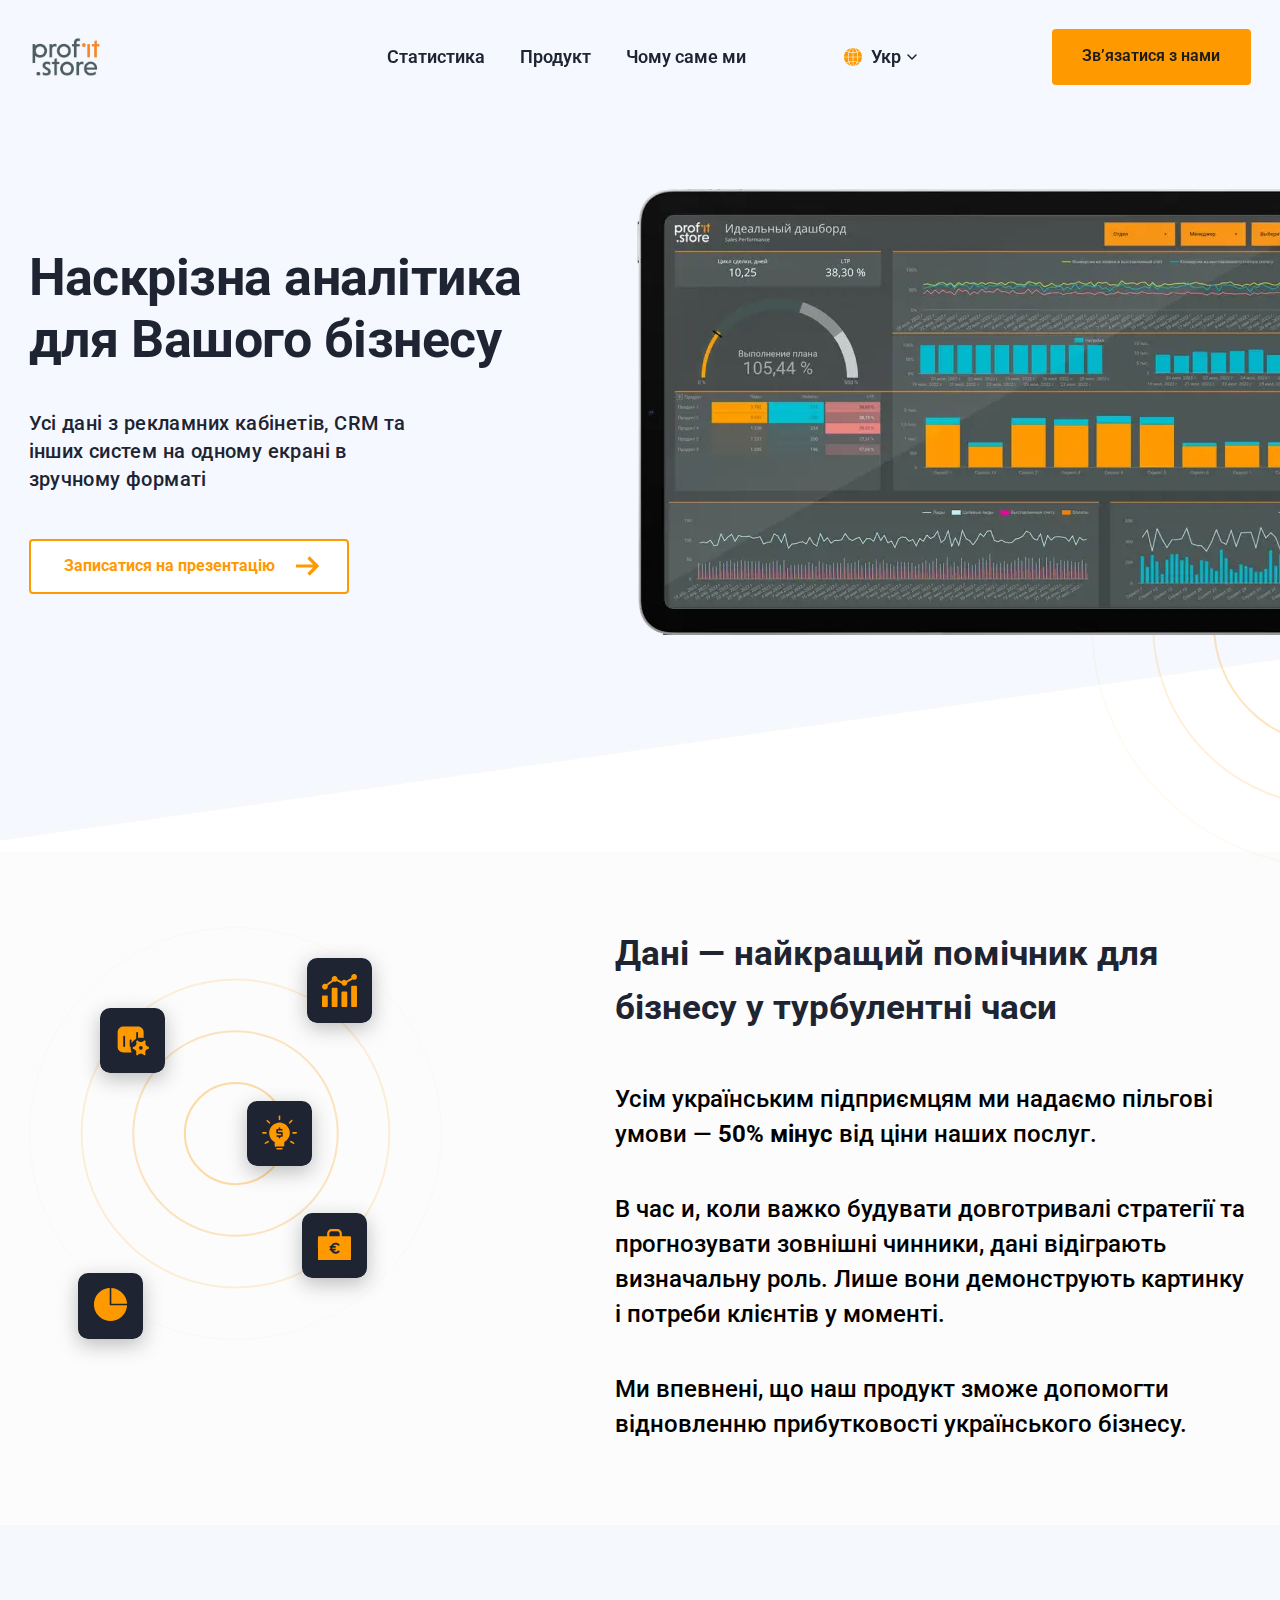
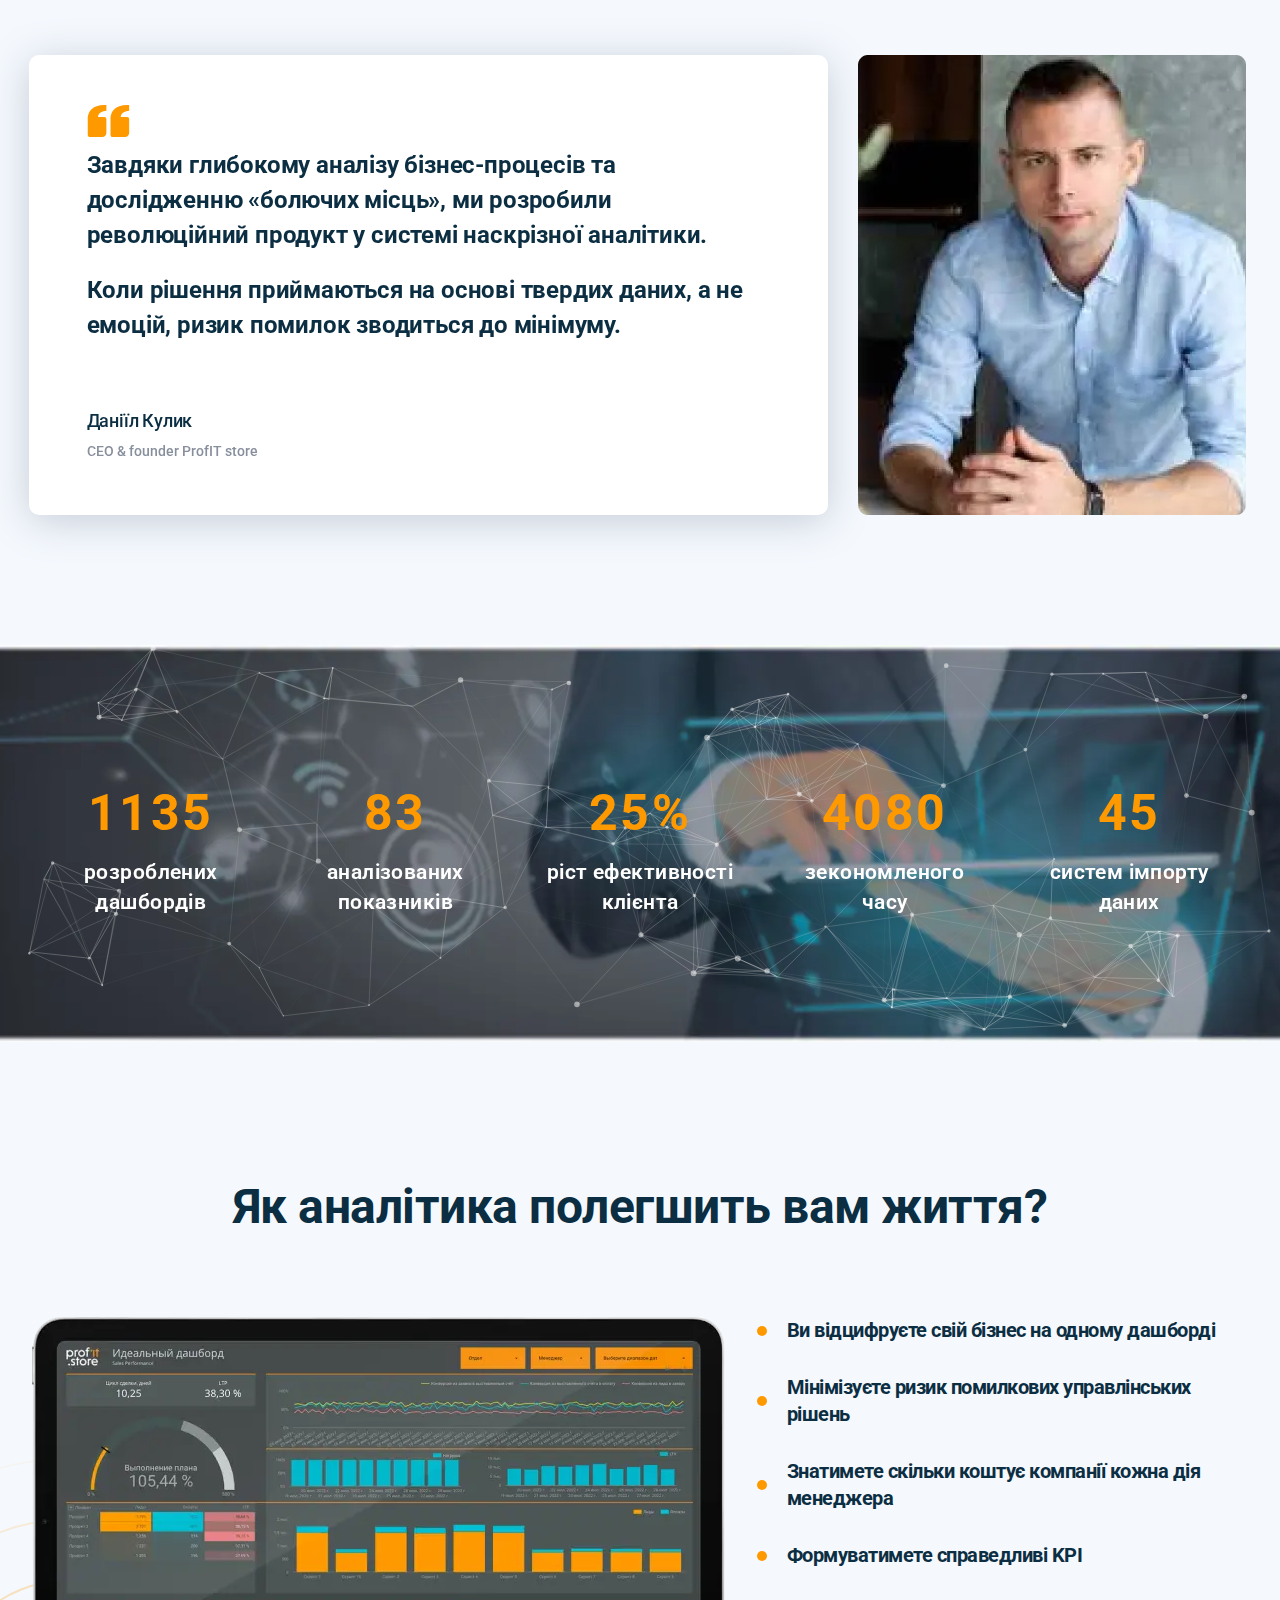
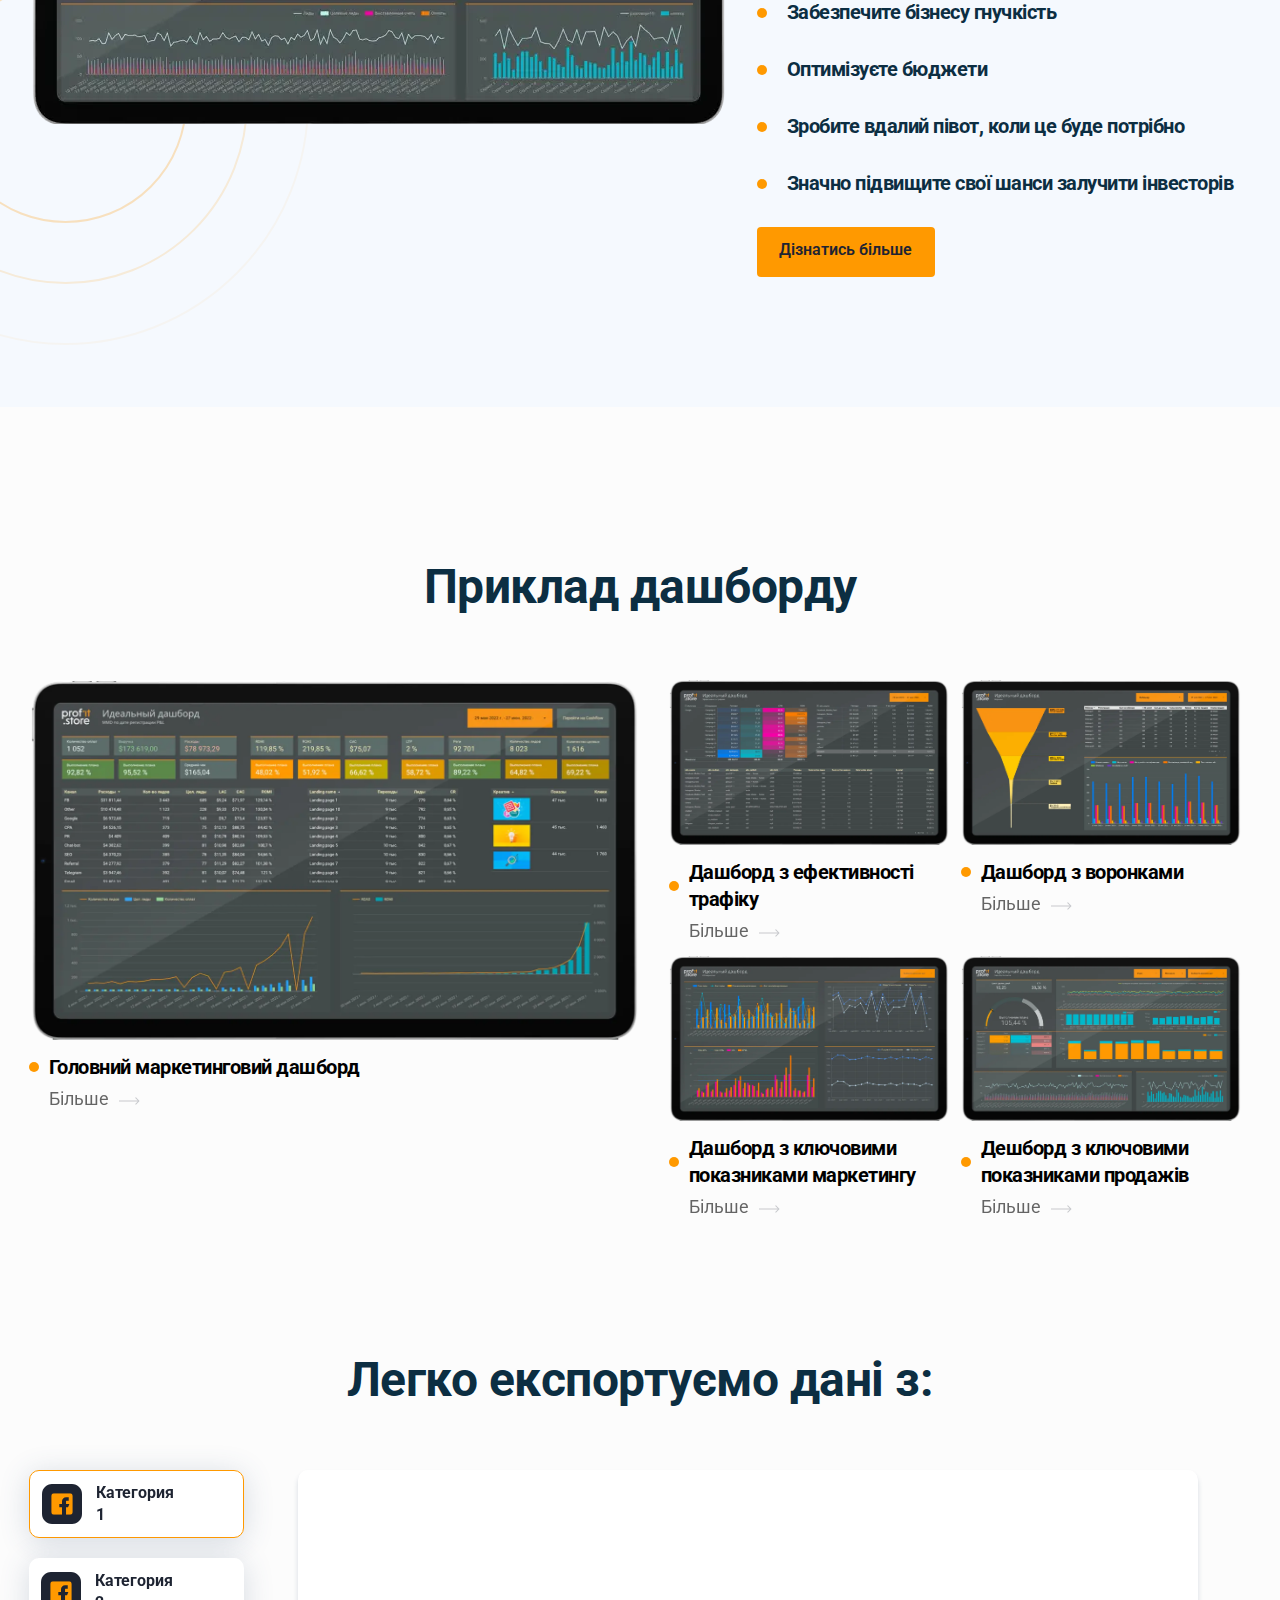
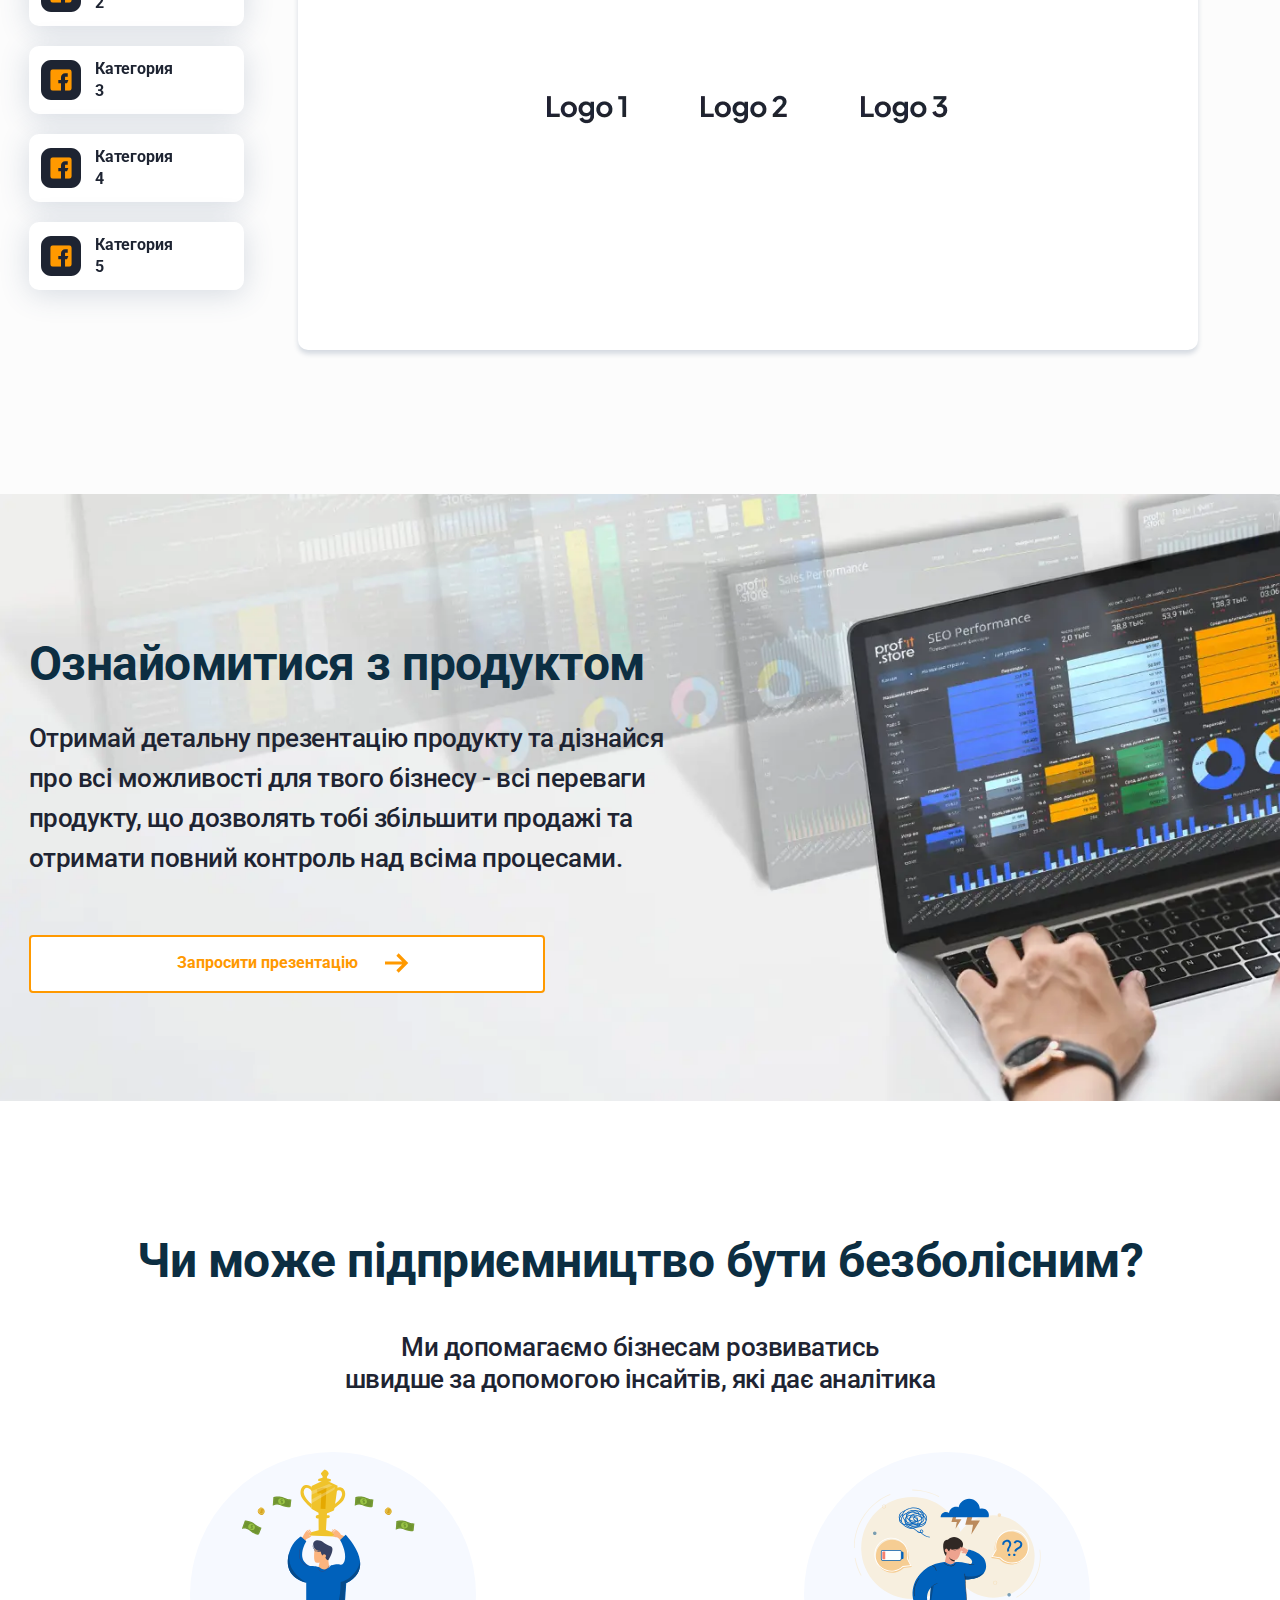
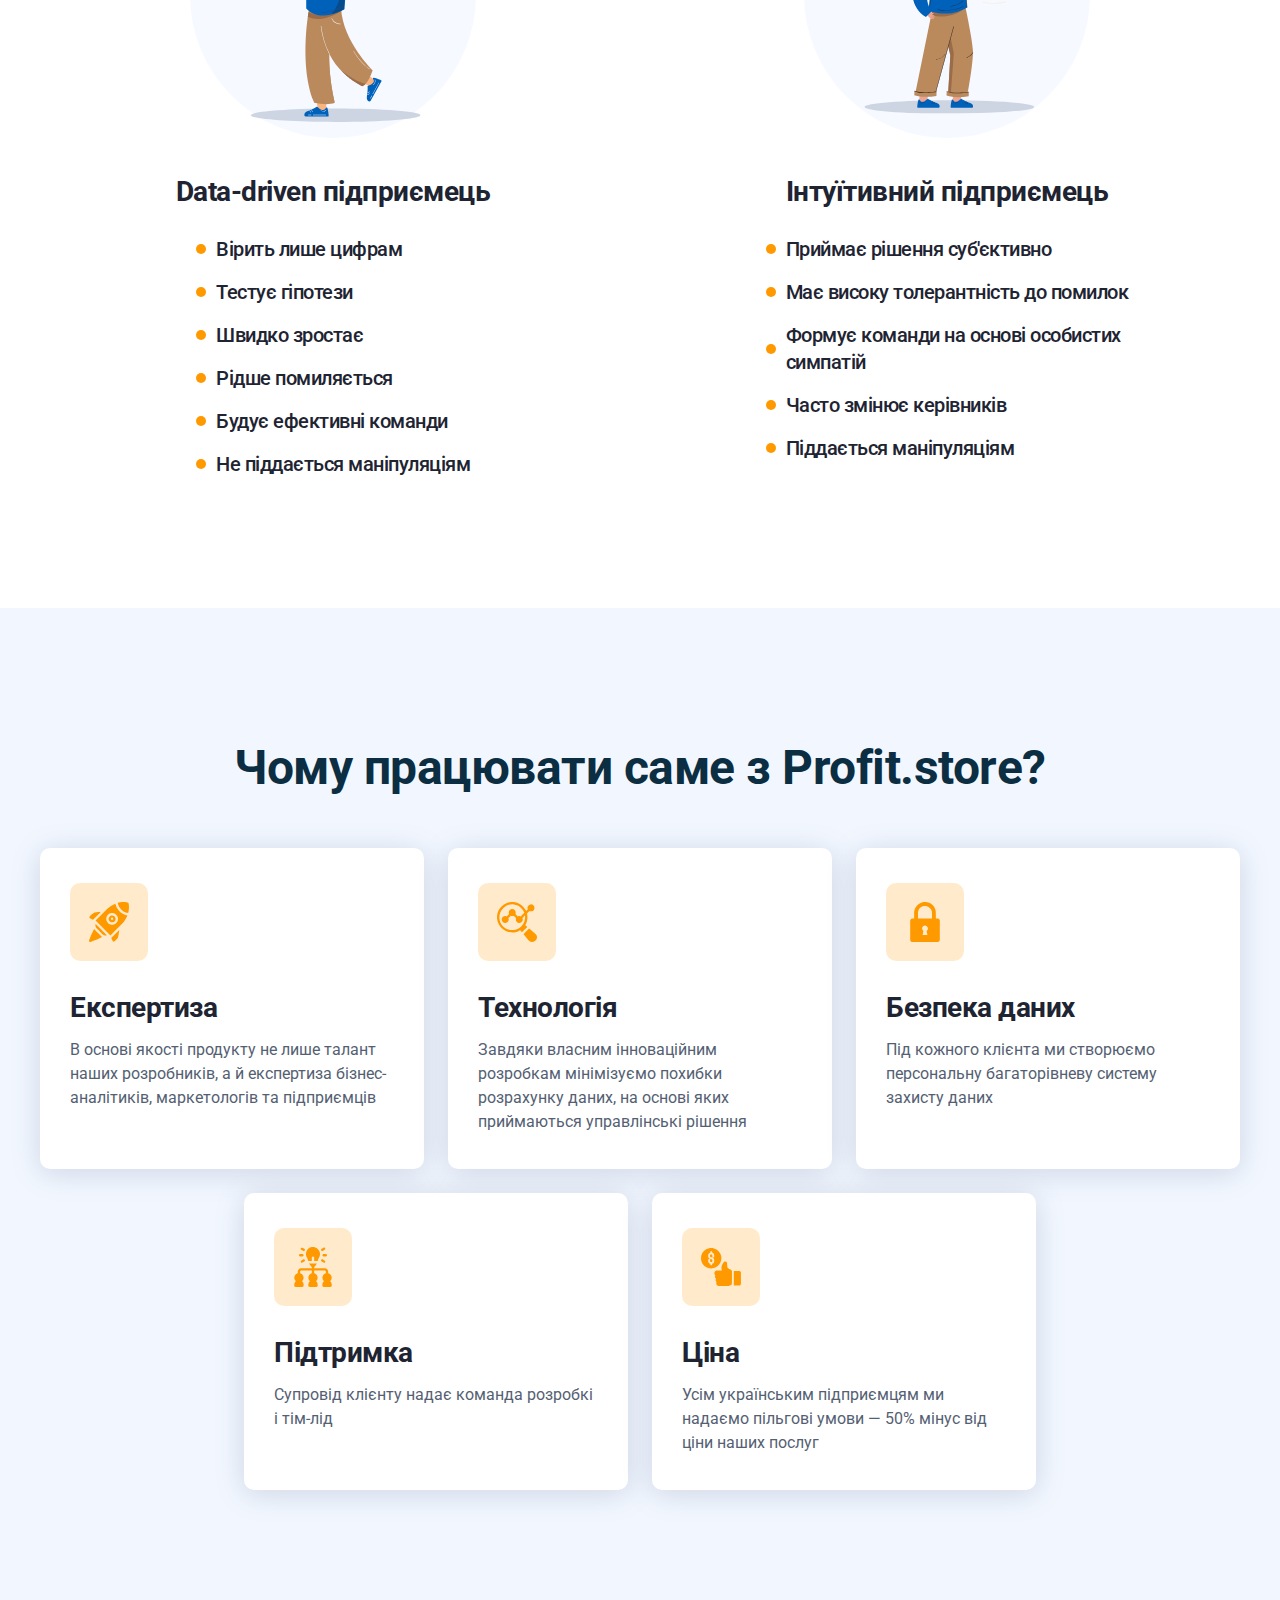
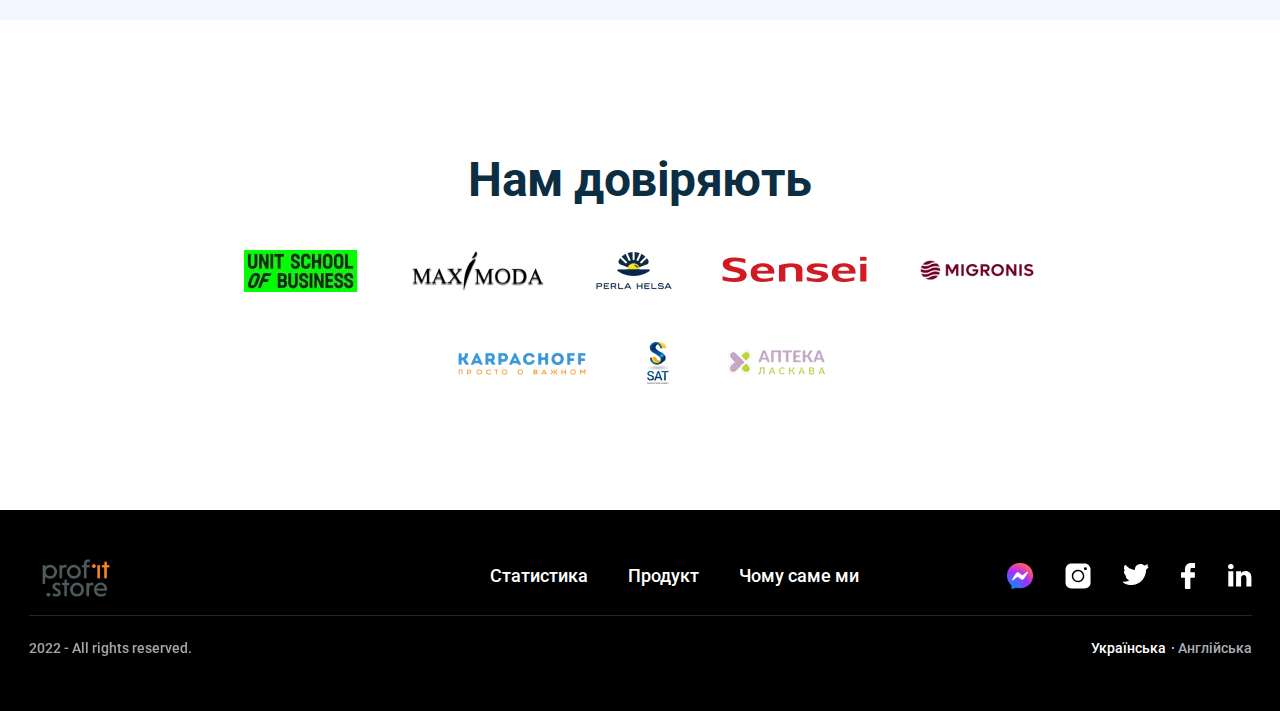
==== commit 843a7cd9: "Add files via upload" ====
--- a/index.html
+++ b/index.html
@@ -6,7 +6,7 @@
 	<meta charset="UTF-8" />
 	<meta name="format-detection" content="telephone=no" />
 	<!-- <style>body{opacity: 0;}</style> -->
-	<link rel="stylesheet" href="css/style.min.css?_v=20220902222335" />
+	<link rel="stylesheet" href="css/style.min.css?_v=20220902230234" />
 	<!-- <meta name="robots" content="noindex, nofollow"> -->
 	<meta name="viewport" content="width=device-width, initial-scale=1.0" />
 </head>
@@ -29,7 +29,7 @@
 				<div data-spollers class="spollers">
 					<div class="spollers__item">
 						<div class="spollers__icon"><img src="img/header/global.svg" alt="global icon" /></div>
-						<button type="button" data-spoller class="spollers__title">Укр <img src="img/header/arrow-spoiler.svg" alt="Icon" /></button>
+						<button type="button" data-spoller data-spollers-speed="50" class="spollers__title">Укр <img src="img/header/arrow-spoiler.svg" alt="Icon" /></button>
 						<div class="spollers__body">
 							<ul class="spollers__list">
 								<li class="spollers__items"><a href="homeENG.html" class="spollers__link">Eng</a></li>
@@ -575,7 +575,7 @@
 			</div>
 		</div>
 	</div>
-	<script src="js/app.min.js?_v=20220902222335"></script>
+	<script src="js/app.min.js?_v=20220902230234"></script>
 </body>
 
 </html>--- a/css/style.min.css
+++ b/css/style.min.css
@@ -1 +1 @@
-@charset "UTF-8";@import url(https://fonts.googleapis.com/css?family=Roboto:regular,500,700&display=swap);*{padding:0;margin:0;border:0}*,:after,:before{-webkit-box-sizing:border-box;box-sizing:border-box}body,html{height:100%;min-width:320px}body{color:#1e2432;line-height:1;font-family:Roboto;font-size:.875rem;-ms-text-size-adjust:100%;-moz-text-size-adjust:100%;-webkit-text-size-adjust:100%;-webkit-font-smoothing:antialiased;-moz-osx-font-smoothing:grayscale}button,input,textarea{font-family:Roboto;font-size:inherit}button{cursor:pointer;color:inherit;background-color:inherit}a{color:inherit}a:link,a:visited{text-decoration:none}a:hover{text-decoration:none}ul li{list-style:none}img{vertical-align:top}h1,h2,h3,h4,h5,h6{font-weight:inherit;font-size:inherit}body{font-weight:400}.lock body{overflow:hidden;-ms-touch-action:none;touch-action:none;-ms-scroll-chaining:none;overscroll-behavior:none}.wrapper{min-height:100%;display:-webkit-box;display:-ms-flexbox;display:flex;-webkit-box-orient:vertical;-webkit-box-direction:normal;-ms-flex-direction:column;flex-direction:column;overflow:hidden}.wrapper>main{-webkit-box-flex:1;-ms-flex:1 1 auto;flex:1 1 auto}.wrapper>*{min-width:0}[class*=__container]{max-width:76.4375rem;-webkit-box-sizing:content-box;box-sizing:content-box;margin:0 auto;padding:0 .9375rem}.button{display:-webkit-inline-box;display:-ms-inline-flexbox;display:inline-flex;padding:0 0}.button._fw{width:100%}input[type=email],input[type=tel],input[type=text],textarea{-webkit-appearance:none;-moz-appearance:none;appearance:none}.input{border-radius:0!important;width:100%;display:block;padding:0 20px;border:1px solid #eee}textarea.input{resize:none;padding:0 0}body::after{content:"";background-color:rgba(0,0,0,.5);position:fixed;width:100%;height:100%;top:0;left:0;opacity:0;-webkit-transition:opacity .8s ease 0s;-o-transition:opacity .8s ease 0s;transition:opacity .8s ease 0s;pointer-events:none;z-index:149}.popup-show body::after{opacity:1}.popup{position:fixed;top:0;left:0;bottom:0;right:0;padding:30px 10px;-webkit-transition:visibility .8s ease 0s;-o-transition:visibility .8s ease 0s;transition:visibility .8s ease 0s;visibility:hidden;pointer-events:none}.popup_show{z-index:150;visibility:visible;overflow:auto;pointer-events:auto}.popup_show .popup__content{visibility:visible;-webkit-transform:scale(1);-ms-transform:scale(1);transform:scale(1)}.popup__wrapper{display:-webkit-box;display:-ms-flexbox;display:flex;-webkit-box-orient:vertical;-webkit-box-direction:normal;-ms-flex-direction:column;flex-direction:column;-webkit-box-align:center;-ms-flex-align:center;align-items:center;min-height:100%;-webkit-box-flex:1;-ms-flex:1 1 auto;flex:1 1 auto;width:100%;display:flex;-webkit-box-pack:center;-ms-flex-pack:center;justify-content:center;align-items:center}.popup__content{visibility:hidden;-webkit-transform:scale(0);-ms-transform:scale(0);transform:scale(0);-webkit-transition:-webkit-transform .3s ease 0s;transition:-webkit-transform .3s ease 0s;-o-transition:transform .3s ease 0s;transition:transform .3s ease 0s;transition:transform .3s ease 0s,-webkit-transform .3s ease 0s;background-color:#eee;width:100%;max-width:87.5rem;border-radius:20px}@supports (padding:clamp(0.625rem ,-0.3396302251rem + 4.8231511254vw ,3.4375rem)){.popup__content{padding:clamp(.625rem ,-.3396302251rem + 4.8231511254vw ,3.4375rem)}}@supports not (padding:clamp(0.625rem ,-0.3396302251rem + 4.8231511254vw ,3.4375rem)){.popup__content{padding:calc(.625rem + 2.8125 * (100vw - 20rem)/ 58.3125)}}.lock .popup__content{visibility:visible}.popup__content{display:-webkit-box;display:-ms-flexbox;display:flex;-webkit-box-orient:vertical;-webkit-box-direction:normal;-ms-flex-direction:column;flex-direction:column}.popup__header{display:-webkit-box;display:-ms-flexbox;display:flex;-webkit-box-align:start;-ms-flex-align:start;align-items:start;-webkit-box-pack:justify;-ms-flex-pack:justify;justify-content:space-between}.popup__title{font-weight:700;line-height:1.2564102564;letter-spacing:-.462633px;color:#000;position:relative;padding-left:2.5rem}@supports (font-size:clamp(1.25rem ,0.8427116827rem + 2.0364415863vw ,2.4375rem)){.popup__title{font-size:clamp(1.25rem ,.8427116827rem + 2.0364415863vw ,2.4375rem)}}@supports not (font-size:clamp(1.25rem ,0.8427116827rem + 2.0364415863vw ,2.4375rem)){.popup__title{font-size:calc(1.25rem + 1.1875 * (100vw - 20rem)/ 58.3125)}}@supports (margin-bottom:clamp(0.9375rem ,-0.4558547696rem + 6.9667738478vw ,5rem)){.popup__title{margin-bottom:clamp(.9375rem ,-.4558547696rem + 6.9667738478vw ,5rem)}}@supports not (margin-bottom:clamp(0.9375rem ,-0.4558547696rem + 6.9667738478vw ,5rem)){.popup__title{margin-bottom:calc(.9375rem + 4.0625 * (100vw - 20rem)/ 58.3125)}}.popup__title::before{content:"";position:absolute;top:50%;left:0;width:1.125rem;height:1.125rem;border-radius:50%;background-color:#f90;-webkit-transform:translate(0,-50%);-ms-transform:translate(0,-50%);transform:translate(0,-50%)}.popup__close{display:-webkit-inline-box;display:-ms-inline-flexbox;display:inline-flex;font-weight:700;line-height:.9090909091;text-align:center;color:#f90;padding-right:.9375rem;position:relative}@supports (font-size:clamp(0.9375rem ,0.783159164rem + 0.7717041801vw ,1.3875rem)){.popup__close{font-size:clamp(.9375rem ,.783159164rem + .7717041801vw ,1.3875rem)}}@supports not (font-size:clamp(0.9375rem ,0.783159164rem + 0.7717041801vw ,1.3875rem)){.popup__close{font-size:calc(.9375rem + .45 * (100vw - 20rem)/ 58.3125)}}.popup__close::after{content:url(../img/example/close.svg);position:absolute;top:50%;left:100%;-webkit-transform:translate(-50%,-50%);-ms-transform:translate(-50%,-50%);transform:translate(-50%,-50%)}.popup__hero{display:none;gap:2.375rem}.popup__body{position:relative;-webkit-box-flex:0;-ms-flex:0 0 60.4166666667%;flex:0 0 60.4166666667%;height:30.4375rem;-webkit-box-shadow:0 .25rem .9375rem rgba(0,0,0,.3);box-shadow:0 .25rem .9375rem rgba(0,0,0,.3);border-radius:.625rem}.popup__body iframe{width:100%;height:100%;top:0;left:0;-o-object-fit:cover;object-fit:cover;border-radius:.625rem}.popup__block{background-color:#f5f7fa;border-radius:9.25265px;padding:1.5rem}.popup__list{display:-webkit-box;display:-ms-flexbox;display:flex;-ms-flex-wrap:wrap;flex-wrap:wrap}.popup__list:not(:last-child){margin-bottom:1.875rem}.popup__item{position:relative;padding-left:.9375rem;margin-right:.75rem;font-weight:500;font-size:.875rem;line-height:1.1428571429;color:#3f3e3e;margin-bottom:1rem}.popup__item::before{content:"";position:absolute;top:50%;left:0;width:.625rem;height:.625rem;-webkit-transform:translate(0,-50%);-ms-transform:translate(0,-50%);transform:translate(0,-50%);border-radius:50%;background-color:#f90}.popup__subtext{font-weight:400;font-size:1rem;line-height:1.3063063063;color:#555f73}.popup-show .popup__hero{display:-webkit-box;display:-ms-flexbox;display:flex}[class*=-ibg]{position:relative}[class*=-ibg] img{position:absolute;width:100%;height:100%;top:0;left:0;-o-object-fit:cover;object-fit:cover}[class*=-ibg_contain] img{-o-object-fit:contain;object-fit:contain}.title{font-weight:700;line-height:1.25;letter-spacing:-.5px;color:#0c2e42;text-align:center}@supports (font-size:clamp(1.875rem ,1.48914791rem + 1.9292604502vw ,3rem)){.title{font-size:clamp(1.875rem ,1.48914791rem + 1.9292604502vw ,3rem)}}@supports not (font-size:clamp(1.875rem ,1.48914791rem + 1.9292604502vw ,3rem)){.title{font-size:calc(1.875rem + 1.125 * (100vw - 20rem)/ 58.3125)}}.text-example{position:relative;font-weight:700;font-size:1.25rem;line-height:1.35;letter-spacing:-.5px;color:#000;padding-left:1.25rem}.text-example:not(:last-child){margin-bottom:.2em}.text-example::before{content:"";position:absolute;top:50%;left:0;width:.625rem;height:.625rem;border-radius:50%;background-color:#f90;-webkit-transform:translate(0,-50%);-ms-transform:translate(0,-50%);transform:translate(0,-50%)}.more-example{font-weight:400;font-size:1.125rem;line-height:1.5;color:#000;opacity:.6;padding-left:1.25rem}.more-example::after{margin-left:.625rem;content:url(../img/example/arrow-modal.svg)}#particles-js{position:absolute;width:100%;height:100%;top:0;left:0;background-repeat:no-repeat;background-size:cover;background-position:50% 50%;z-index:1}.header{position:fixed;top:0;left:0;width:100%;z-index:50;-webkit-transition:all .3s ease 0s;-o-transition:all .3s ease 0s;transition:all .3s ease 0s}@supports (padding-top:clamp(1.25rem ,1.057073955rem + 0.9646302251vw ,1.8125rem)){.header{padding-top:clamp(1.25rem ,1.057073955rem + .9646302251vw ,1.8125rem)}}@supports not (padding-top:clamp(1.25rem ,1.057073955rem + 0.9646302251vw ,1.8125rem)){.header{padding-top:calc(1.25rem + .5625 * (100vw - 20rem)/ 58.3125)}}@supports (padding-bottom:clamp(1.25rem ,1.057073955rem + 0.9646302251vw ,1.8125rem)){.header{padding-bottom:clamp(1.25rem ,1.057073955rem + .9646302251vw ,1.8125rem)}}@supports not (padding-bottom:clamp(1.25rem ,1.057073955rem + 0.9646302251vw ,1.8125rem)){.header{padding-bottom:calc(1.25rem + .5625 * (100vw - 20rem)/ 58.3125)}}.header__container{display:-webkit-box;display:-ms-flexbox;display:flex;-webkit-box-align:center;-ms-flex-align:center;align-items:center;-ms-flex-wrap:wrap;flex-wrap:wrap}.header._header-scroll{background-color:rgba(255,255,255,.85);-webkit-backdrop-filter:blur(15px);backdrop-filter:blur(15px);-webkit-transition:-webkit-backdrop-filter .3s ease 0s;transition:-webkit-backdrop-filter .3s ease 0s;-o-transition:backdrop-filter .3s ease 0s;transition:backdrop-filter .3s ease 0s;transition:backdrop-filter .3s ease 0s,-webkit-backdrop-filter .3s ease 0s}.header__logo{position:relative;z-index:1}@supports (margin-right:clamp(1.875rem ,-39.9196428571rem + 67.4107142857vw ,20.75rem)){.header__logo{margin-right:clamp(1.875rem ,-39.9196428571rem + 67.4107142857vw ,20.75rem)}}@supports not (margin-right:clamp(1.875rem ,-39.9196428571rem + 67.4107142857vw ,20.75rem)){.header__logo{margin-right:calc(1.875rem + 18.875 * (100vw - 62rem)/ 28)}}.header__logo img{position:relative}@supports (margin-right:clamp(1.875rem ,1.7249464094rem + 0.7502679528vw ,2.3125rem)){.header__menu{margin-right:clamp(1.875rem ,1.7249464094rem + .7502679528vw ,2.3125rem)}}@supports not (margin-right:clamp(1.875rem ,1.7249464094rem + 0.7502679528vw ,2.3125rem)){.header__menu{margin-right:calc(1.875rem + .4375 * (100vw - 20rem)/ 58.3125)}}.header__button{display:-webkit-box;display:-ms-flexbox;display:flex;font-weight:600;font-size:1rem;line-height:1.5;text-align:center;color:#1b1b1b;padding:.9375rem 1.9375rem 1.0625rem 1.875rem;background-color:#f90;border-radius:.25rem;white-space:nowrap;-webkit-tap-highlight-color:transparent;-webkit-transition:background-color .3s ease 0s;-o-transition:background-color .3s ease 0s;transition:background-color .3s ease 0s}.menu{display:-webkit-box;display:-ms-flexbox;display:flex;-webkit-box-pack:end;-ms-flex-pack:end;justify-content:flex-end}.menu__item{white-space:nowrap}.menu__link{font-weight:600;font-size:1.125rem;line-height:1.5555555556;color:#1e2432;-webkit-transition:color .3s ease 0s;-o-transition:color .3s ease 0s;transition:color .3s ease 0s}.spollers{position:relative}@supports (margin-right:clamp(1.875rem ,0.9746784566rem + 4.501607717vw ,4.5rem)){.spollers{margin-right:clamp(1.875rem ,.9746784566rem + 4.501607717vw ,4.5rem)}}@supports not (margin-right:clamp(1.875rem ,0.9746784566rem + 4.501607717vw ,4.5rem)){.spollers{margin-right:calc(1.875rem + 2.625 * (100vw - 20rem)/ 58.3125)}}.spollers__item{display:-webkit-box;display:-ms-flexbox;display:flex;-webkit-box-align:center;-ms-flex-align:center;align-items:center}.spollers__icon{margin-right:.5625rem}.spollers__title{display:-webkit-box;display:-ms-flexbox;display:flex;-webkit-box-align:center;-ms-flex-align:center;align-items:center;gap:.1875rem;font-weight:600;font-size:1.125rem;line-height:1.5555555556;color:#1e2432}.spollers__title img{-webkit-transition:-webkit-transform .3s ease 0s;transition:-webkit-transform .3s ease 0s;-o-transition:transform .3s ease 0s;transition:transform .3s ease 0s;transition:transform .3s ease 0s,-webkit-transform .3s ease 0s}.spollers__title._spoller-active img{-webkit-transform:rotate(180deg);-ms-transform:rotate(180deg);transform:rotate(180deg)}.spollers__body{position:absolute;top:100%;right:0;z-index:2;background-color:#f90;padding:.3125rem;border-radius:.625rem;-webkit-box-shadow:0 0 5px rgba(0,0,0,.2);box-shadow:0 0 5px rgba(0,0,0,.2);font-weight:600;font-size:1.125rem;line-height:1.5555555556;color:#1e2432}.icon-menu{display:none}.footer{background-color:#000}@supports (padding-top:clamp(1.875rem ,1.6177652733rem + 1.2861736334vw ,2.625rem)){.footer{padding-top:clamp(1.875rem ,1.6177652733rem + 1.2861736334vw ,2.625rem)}}@supports not (padding-top:clamp(1.875rem ,1.6177652733rem + 1.2861736334vw ,2.625rem)){.footer{padding-top:calc(1.875rem + .75 * (100vw - 20rem)/ 58.3125)}}.footer__top{display:-webkit-box;display:-ms-flexbox;display:flex;-webkit-box-align:center;-ms-flex-align:center;align-items:center;-webkit-box-pack:justify;-ms-flex-pack:justify;justify-content:space-between;-ms-flex-wrap:wrap;flex-wrap:wrap;-webkit-column-gap:.625rem;-moz-column-gap:.625rem;column-gap:.625rem}.top-footer{padding-bottom:.875rem;border-bottom:.0625rem solid rgba(85,95,115,.4039215686)}@supports (margin-right:clamp(1.875rem ,-39.0892857143rem + 66.0714285714vw ,20.375rem)){.top-footer__logo{margin-right:clamp(1.875rem ,-39.0892857143rem + 66.0714285714vw ,20.375rem)}}@supports not (margin-right:clamp(1.875rem ,-39.0892857143rem + 66.0714285714vw ,20.375rem)){.top-footer__logo{margin-right:calc(1.875rem + 18.5 * (100vw - 62rem)/ 28)}}.top-footer__list{display:-webkit-box;display:-ms-flexbox;display:flex;-webkit-box-pack:center;-ms-flex-pack:center;justify-content:center;-ms-flex-wrap:wrap;flex-wrap:wrap}@supports (gap:clamp(1.25rem ,0.8212754555rem + 2.1436227224vw ,2.5rem)){.top-footer__list{gap:clamp(1.25rem ,.8212754555rem + 2.1436227224vw ,2.5rem)}}@supports not (gap:clamp(1.25rem ,0.8212754555rem + 2.1436227224vw ,2.5rem)){.top-footer__list{gap:calc(1.25rem + 1.25 * (100vw - 20rem)/ 58.3125)}}.top-footer__link{font-weight:500;font-size:1.125rem;line-height:1.5555555556;color:#fff;-webkit-transition:color .3s ease 0s;-o-transition:color .3s ease 0s;transition:color .3s ease 0s}.actions-footer{display:-webkit-box;display:-ms-flexbox;display:flex}@supports (gap:clamp(1.25rem ,0.9927652733rem + 1.2861736334vw ,2rem)){.actions-footer{gap:clamp(1.25rem ,.9927652733rem + 1.2861736334vw ,2rem)}}@supports not (gap:clamp(1.25rem ,0.9927652733rem + 1.2861736334vw ,2rem)){.actions-footer{gap:calc(1.25rem + .75 * (100vw - 20rem)/ 58.3125)}}.bottom-footer{display:-webkit-box;display:-ms-flexbox;display:flex;-webkit-box-align:center;-ms-flex-align:center;align-items:center;-webkit-column-gap:.625rem;-moz-column-gap:.625rem;column-gap:.625rem;-webkit-box-pack:justify;-ms-flex-pack:justify;justify-content:space-between;padding-top:1.375rem}@supports (padding-bottom:clamp(1.875rem ,1.4034030011rem + 2.3579849946vw ,3.25rem)){.bottom-footer{padding-bottom:clamp(1.875rem ,1.4034030011rem + 2.3579849946vw ,3.25rem)}}@supports not (padding-bottom:clamp(1.875rem ,1.4034030011rem + 2.3579849946vw ,3.25rem)){.bottom-footer{padding-bottom:calc(1.875rem + 1.375 * (100vw - 20rem)/ 58.3125)}}.bottom-footer__copy{font-weight:500;font-size:.875rem;line-height:1.5;color:#e6e8ed;opacity:.7}.bottom-footer__language{display:-webkit-box;display:-ms-flexbox;display:flex;font-weight:500;font-size:.875rem;line-height:1.5;color:#fff}.bottom-footer__ua{padding-right:.375rem}.bottom-footer__eng{padding-left:.375rem;position:relative;color:#aaadb5;color:#aaadb5}.bottom-footer__eng::before{content:"";position:absolute;width:.125rem;height:.125rem;background-color:#aaadb5;-webkit-transform:translate(0,-50%);-ms-transform:translate(0,-50%);transform:translate(0,-50%);top:50%;left:0}.no-webp .get-started{background:url(../img/get-started/BG.png) center/cover no-repeat}.get-started{background-color:#fcfcfc}.get-started__container{position:relative;z-index:1;display:-webkit-box;display:-ms-flexbox;display:flex;-webkit-box-align:center;-ms-flex-align:center;align-items:center;gap:3.4375rem}@supports (padding-top:clamp(5rem ,2.6634512326rem + 11.6827438371vw ,11.8125rem)){.get-started__container{padding-top:clamp(5rem ,2.6634512326rem + 11.6827438371vw ,11.8125rem)}}@supports not (padding-top:clamp(5rem ,2.6634512326rem + 11.6827438371vw ,11.8125rem)){.get-started__container{padding-top:calc(5rem + 6.8125 * (100vw - 20rem)/ 58.3125)}}@supports (padding-bottom:clamp(1.875rem ,-2.1335744909rem + 20.0428724544vw ,13.5625rem)){.get-started__container{padding-bottom:clamp(1.875rem ,-2.1335744909rem + 20.0428724544vw ,13.5625rem)}}@supports not (padding-bottom:clamp(1.875rem ,-2.1335744909rem + 20.0428724544vw ,13.5625rem)){.get-started__container{padding-bottom:calc(1.875rem + 11.6875 * (100vw - 20rem)/ 58.3125)}}.get-started__title{font-weight:700;line-height:1.1923076923;letter-spacing:-.01em;color:#1e2432}@supports (font-size:clamp(1.875rem ,1.4034030011rem + 2.3579849946vw ,3.25rem)){.get-started__title{font-size:clamp(1.875rem ,1.4034030011rem + 2.3579849946vw ,3.25rem)}}@supports not (font-size:clamp(1.875rem ,1.4034030011rem + 2.3579849946vw ,3.25rem)){.get-started__title{font-size:calc(1.875rem + 1.375 * (100vw - 20rem)/ 58.3125)}}.get-started__title:not(:last-child){margin-bottom:.7307692308em}.get-started__text{font-weight:500;font-size:1.25rem;line-height:1.4;letter-spacing:.02em;color:#1e2432;max-width:25rem}.get-started__text:not(:last-child){margin-bottom:3.1em}.get-started__button{font-weight:700;font-size:1rem;line-height:1.375;text-align:center;color:#f90;background:#fff;border:.125rem solid #f90;border-radius:.25rem;padding:.9375rem 4.5rem 1.0625rem 2.0625rem;position:relative;white-space:nowrap;-webkit-transition:background-color .3s ease 0s;-o-transition:background-color .3s ease 0s;transition:background-color .3s ease 0s}.get-started__button::after{content:url(../img/get-started/arrow-right.svg);position:absolute;top:55%;right:4.4510385757%;-webkit-transform:translate(-50%,-50%);-ms-transform:translate(-50%,-50%);transform:translate(-50%,-50%)}.get-started__image{margin-right:-9rem;position:relative}.get-started__image img{position:relative;z-index:2}.get-started__decor1{position:absolute;width:15.1875rem;height:15.1875rem;bottom:-6.9375rem;right:-3.75rem;border-radius:50%;border:.125rem solid rgba(255,153,0,.25)}.get-started__decor2{position:absolute;width:22.8125rem;height:22.8125rem;bottom:-10.75rem;right:-7.5625rem;border-radius:50%;border:.125rem solid rgba(255,153,0,.15)}.get-started__decor3{position:absolute;width:30.4375rem;height:30.4375rem;bottom:-14.5625rem;right:-11.375rem;border-radius:50%;border:.125rem solid rgba(255,153,0,.05)}.info{background-color:#fcfcfc}@supports (padding-top:clamp(1.875rem ,0.9103697749rem + 4.8231511254vw ,4.6875rem)){.info{padding-top:clamp(1.875rem ,.9103697749rem + 4.8231511254vw ,4.6875rem)}}@supports not (padding-top:clamp(1.875rem ,0.9103697749rem + 4.8231511254vw ,4.6875rem)){.info{padding-top:calc(1.875rem + 2.8125 * (100vw - 20rem)/ 58.3125)}}@supports (padding-bottom:clamp(1.875rem ,0.7388799571rem + 5.6806002144vw ,5.1875rem)){.info{padding-bottom:clamp(1.875rem ,.7388799571rem + 5.6806002144vw ,5.1875rem)}}@supports not (padding-bottom:clamp(1.875rem ,0.7388799571rem + 5.6806002144vw ,5.1875rem)){.info{padding-bottom:calc(1.875rem + 3.3125 * (100vw - 20rem)/ 58.3125)}}.info__container{display:-webkit-box;display:-ms-flexbox;display:flex}@supports ((-moz-column-gap:clamp(1.875rem ,-1.190380493rem + 15.3269024652vw ,10.8125rem)) or (column-gap:clamp(1.875rem ,-1.190380493rem + 15.3269024652vw ,10.8125rem))){.info__container{-webkit-column-gap:clamp(1.875rem ,-1.190380493rem + 15.3269024652vw ,10.8125rem);-moz-column-gap:clamp(1.875rem ,-1.190380493rem + 15.3269024652vw ,10.8125rem);column-gap:clamp(1.875rem ,-1.190380493rem + 15.3269024652vw ,10.8125rem)}}@supports not ((-moz-column-gap:clamp(1.875rem ,-1.190380493rem + 15.3269024652vw ,10.8125rem)) or (column-gap:clamp(1.875rem ,-1.190380493rem + 15.3269024652vw ,10.8125rem))){.info__container{-webkit-column-gap:calc(1.875rem + 8.9375 * (100vw - 20rem)/ 58.3125);-moz-column-gap:calc(1.875rem + 8.9375 * (100vw - 20rem)/ 58.3125);column-gap:calc(1.875rem + 8.9375 * (100vw - 20rem)/ 58.3125)}}.info__image{-webkit-box-flex:0;-ms-flex:0 0 25.8125rem;flex:0 0 25.8125rem;margin:0 auto}.info__image img{max-width:100%}.info__body{-webkit-box-flex:1;-ms-flex:1 1 auto;flex:1 1 auto}.info__title{font-weight:700;line-height:1.5428571429;color:#1e2432}@supports (font-size:clamp(1.875rem ,1.7678188639rem + 0.5359056806vw ,2.1875rem)){.info__title{font-size:clamp(1.875rem ,1.7678188639rem + .5359056806vw ,2.1875rem)}}@supports not (font-size:clamp(1.875rem ,1.7678188639rem + 0.5359056806vw ,2.1875rem)){.info__title{font-size:calc(1.875rem + .3125 * (100vw - 20rem)/ 58.3125)}}.info__title:not(:last-child){margin-bottom:1.3428571429em}.info__text{font-weight:500;line-height:1.4583333333;color:#000}@supports (font-size:clamp(1.25rem ,1.1642550911rem + 0.4287245445vw ,1.5rem)){.info__text{font-size:clamp(1.25rem ,1.1642550911rem + .4287245445vw ,1.5rem)}}@supports not (font-size:clamp(1.25rem ,1.1642550911rem + 0.4287245445vw ,1.5rem)){.info__text{font-size:calc(1.25rem + .25 * (100vw - 20rem)/ 58.3125)}}.info__text span{font-weight:700}.info__text p:not(:last-child){margin-bottom:2.5rem}.comments{background-color:#f5f9fe}@supports (padding-top:clamp(1.875rem ,-0.2686227224rem + 10.718113612vw ,8.125rem)){.comments{padding-top:clamp(1.875rem ,-.2686227224rem + 10.718113612vw ,8.125rem)}}@supports not (padding-top:clamp(1.875rem ,-0.2686227224rem + 10.718113612vw ,8.125rem)){.comments{padding-top:calc(1.875rem + 6.25 * (100vw - 20rem)/ 58.3125)}}@supports (padding-bottom:clamp(1.875rem ,-0.2686227224rem + 10.718113612vw ,8.125rem)){.comments{padding-bottom:clamp(1.875rem ,-.2686227224rem + 10.718113612vw ,8.125rem)}}@supports not (padding-bottom:clamp(1.875rem ,-0.2686227224rem + 10.718113612vw ,8.125rem)){.comments{padding-bottom:calc(1.875rem + 6.25 * (100vw - 20rem)/ 58.3125)}}.comments__container{display:-webkit-box;display:-ms-flexbox;display:flex;gap:1.875rem}.comments__body{-webkit-box-flex:0;-ms-flex:0 1 49.9375rem;flex:0 1 49.9375rem}.comments__image img{max-width:100%}.body-comments{background:#fff;border-radius:.625rem;-webkit-filter:drop-shadow(0 6px 20px #c5ccd7);filter:drop-shadow(0 6px 20px #c5ccd7);padding:3.125rem 3.375rem 3rem 3.625rem}.body-comments__icon{margin-bottom:.6875rem}.body-comments__text{font-weight:700;line-height:1.4583333333;letter-spacing:-.2px;color:#0c2e42;margin-bottom:3.9375rem}@supports (font-size:clamp(1.25rem ,1.1642550911rem + 0.4287245445vw ,1.5rem)){.body-comments__text{font-size:clamp(1.25rem ,1.1642550911rem + .4287245445vw ,1.5rem)}}@supports not (font-size:clamp(1.25rem ,1.1642550911rem + 0.4287245445vw ,1.5rem)){.body-comments__text{font-size:calc(1.25rem + .25 * (100vw - 20rem)/ 58.3125)}}.body-comments__text p:not(:last-child){margin-bottom:1.25rem}.body-comments__author{font-weight:500;font-size:1.125rem;line-height:1.6666666667;letter-spacing:-.2px;color:#0c2e42}.body-comments__profession{font-weight:500;font-size:.875rem;line-height:2.1428571429;color:#555f73;opacity:.7}.statistics{position:relative}.statistics img{position:absolute;width:100%;height:100%;top:0;left:0;-o-object-fit:cover;object-fit:cover;-o-object-position:center;object-position:center}@supports (padding-top:clamp(1.875rem ,-0.2686227224rem + 10.718113612vw ,8.125rem)){.statistics{padding-top:clamp(1.875rem ,-.2686227224rem + 10.718113612vw ,8.125rem)}}@supports not (padding-top:clamp(1.875rem ,-0.2686227224rem + 10.718113612vw ,8.125rem)){.statistics{padding-top:calc(1.875rem + 6.25 * (100vw - 20rem)/ 58.3125)}}@supports (padding-bottom:clamp(1.875rem ,-0.1614415863rem + 10.1822079314vw ,7.8125rem)){.statistics{padding-bottom:clamp(1.875rem ,-.1614415863rem + 10.1822079314vw ,7.8125rem)}}@supports not (padding-bottom:clamp(1.875rem ,-0.1614415863rem + 10.1822079314vw ,7.8125rem)){.statistics{padding-bottom:calc(1.875rem + 5.9375 * (100vw - 20rem)/ 58.3125)}}.statistics__body{display:-webkit-box;display:-ms-flexbox;display:flex;-ms-flex-wrap:wrap;flex-wrap:wrap;position:relative;z-index:2}.statistics__items{-webkit-box-flex:0;-ms-flex:0 1 20%;flex:0 1 20%}.statistics__value{font-weight:700;font-size:3.125rem;line-height:1.54;text-align:center;letter-spacing:.05em;text-transform:uppercase;color:#f90}.statistics__value:not(:last-child){margin-bottom:.1em}.statistics__text{font-weight:600;font-size:1.3125rem;line-height:1.4285714286;text-align:center;letter-spacing:.02em;color:#fff}.analytics{background-color:#f5f9fe}@supports (padding-top:clamp(1.875rem ,-0.3758038585rem + 11.2540192926vw ,8.4375rem)){.analytics{padding-top:clamp(1.875rem ,-.3758038585rem + 11.2540192926vw ,8.4375rem)}}@supports not (padding-top:clamp(1.875rem ,-0.3758038585rem + 11.2540192926vw ,8.4375rem)){.analytics{padding-top:calc(1.875rem + 6.5625 * (100vw - 20rem)/ 58.3125)}}@supports (padding-bottom:clamp(1.875rem ,-0.2686227224rem + 10.718113612vw ,8.125rem)){.analytics{padding-bottom:clamp(1.875rem ,-.2686227224rem + 10.718113612vw ,8.125rem)}}@supports not (padding-bottom:clamp(1.875rem ,-0.2686227224rem + 10.718113612vw ,8.125rem)){.analytics{padding-bottom:calc(1.875rem + 6.25 * (100vw - 20rem)/ 58.3125)}}.analytics__title{font-weight:700;line-height:1.25;letter-spacing:-.5px;color:#0c2e42;text-align:center}@supports (font-size:clamp(1.875rem ,1.48914791rem + 1.9292604502vw ,3rem)){.analytics__title{font-size:clamp(1.875rem ,1.48914791rem + 1.9292604502vw ,3rem)}}@supports not (font-size:clamp(1.875rem ,1.48914791rem + 1.9292604502vw ,3rem)){.analytics__title{font-size:calc(1.875rem + 1.125 * (100vw - 20rem)/ 58.3125)}}.analytics__title:not(:last-child){margin-bottom:1.6666666667em}.analytics__body{display:-webkit-box;display:-ms-flexbox;display:flex;gap:1.8125rem}.analytics__image{-webkit-box-flex:0;-ms-flex:0 0 43.6875rem;flex:0 0 43.6875rem;max-height:25.4375rem;position:relative}.analytics__image img{max-width:100%;position:relative;z-index:1}.analytics__decor1{position:absolute;width:15.1875rem;height:15.1875rem;bottom:-6.1875rem;left:-5.3125rem;border-radius:50%;border:.125rem solid rgba(255,153,0,.25)}.analytics__decor2{position:absolute;width:22.8125rem;height:22.8125rem;bottom:-10rem;left:-9.125rem;border-radius:50%;border:.125rem solid rgba(255,153,0,.15)}.analytics__decor3{position:absolute;width:30.4375rem;height:30.4375rem;bottom:-13.8125rem;left:-12.9375rem;border-radius:50%;border:.125rem solid rgba(255,153,0,.05)}.content-analytics__list:not(:last-child){margin-bottom:1.875rem}.content-analytics__item{font-weight:700;font-size:1.25rem;line-height:1.35;letter-spacing:-.5px;color:#0c2e42;position:relative;padding-left:1.875rem}.content-analytics__item::before{content:"";position:absolute;top:50%;left:0;width:.625rem;height:.625rem;-webkit-transform:translate(0,-50%);-ms-transform:translate(0,-50%);transform:translate(0,-50%);border-radius:50%;background-color:#f90}.content-analytics__item:not(:last-child){margin-bottom:1.5em}.content-analytics__button{display:inline-block;font-weight:600;font-size:1rem;line-height:1.75;text-align:center;color:#1e2432;background-color:#f90;border-radius:.25rem;padding:.5625rem 1.4375rem .8125rem 1.375rem;-webkit-transition:background-color .3s ease 0s;-o-transition:background-color .3s ease 0s;transition:background-color .3s ease 0s}.example{background-color:#fcfcfc}@supports (padding-top:clamp(1.875rem ,-0.6973472669rem + 12.8617363344vw ,9.375rem)){.example{padding-top:clamp(1.875rem ,-.6973472669rem + 12.8617363344vw ,9.375rem)}}@supports not (padding-top:clamp(1.875rem ,-0.6973472669rem + 12.8617363344vw ,9.375rem)){.example{padding-top:calc(1.875rem + 7.5 * (100vw - 20rem)/ 58.3125)}}@supports (padding-bottom:clamp(1.875rem ,-0.2686227224rem + 10.718113612vw ,8.125rem)){.example{padding-bottom:clamp(1.875rem ,-.2686227224rem + 10.718113612vw ,8.125rem)}}@supports not (padding-bottom:clamp(1.875rem ,-0.2686227224rem + 10.718113612vw ,8.125rem)){.example{padding-bottom:calc(1.875rem + 6.25 * (100vw - 20rem)/ 58.3125)}}.example__title:not(:last-child){margin-bottom:1.3125em}.example__body{display:-webkit-box;display:-ms-flexbox;display:flex;gap:1.125rem}.example__main{-webkit-box-flex:0;-ms-flex:0 0 50%;flex:0 0 50%}.example__side{-webkit-box-pack:center;-ms-flex-pack:center;justify-content:center}.main-example__item img{max-width:100%}.main-example__image:not(:last-child){margin-bottom:.875rem}.side-example{display:-webkit-box;display:-ms-flexbox;display:flex;-ms-flex-wrap:wrap;flex-wrap:wrap;gap:.75rem}.side-example__item{max-width:17.5rem}.side-example__item img{max-width:100%}.side-example__image:not(:last-child){margin-bottom:.875rem}.export{background:#fcfcfc}@supports (padding-bottom:clamp(1.875rem ,-0.5687299035rem + 12.2186495177vw ,9rem)){.export{padding-bottom:clamp(1.875rem ,-.5687299035rem + 12.2186495177vw ,9rem)}}@supports not (padding-bottom:clamp(1.875rem ,-0.5687299035rem + 12.2186495177vw ,9rem)){.export{padding-bottom:calc(1.875rem + 7.125 * (100vw - 20rem)/ 58.3125)}}.export__title:not(:last-child){margin-bottom:1.25em}.export__body{display:-webkit-box;display:-ms-flexbox;display:flex;gap:3.375rem;position:relative}.export__slider{margin:-1.875rem;padding:1.875rem}.swiper-slide{display:-webkit-box;display:-ms-flexbox;display:flex;-webkit-box-align:center;-ms-flex-align:center;align-items:center;gap:.895625rem;background-color:#fff;border:none;-webkit-box-shadow:0 .25rem 1.875rem rgba(59,84,122,.2);box-shadow:0 .25rem 1.875rem rgba(59,84,122,.2);border-radius:.625rem;padding:1.25rem 3.9375rem 1.25rem .75rem;-webkit-transition:border .3s ease 0s;-o-transition:border .3s ease 0s;transition:border .3s ease 0s;cursor:pointer;transition:border .3s ease 0s}.swiper-slide__text{font-weight:700;font-size:1rem;line-height:1.375;color:#1e2432}.thumbs__slider{max-width:58.125rem;margin:-.9375rem;padding:.9375rem}.thumbs__slide{display:-webkit-box;display:-ms-flexbox;display:flex;gap:4.625rem;height:30rem;-webkit-box-pack:center;-ms-flex-pack:center;justify-content:center;padding:1.25rem 1.25rem;background-color:#fff;-webkit-box-shadow:0 .25rem .3125rem rgba(59,84,122,.2);box-shadow:0 .25rem .3125rem rgba(59,84,122,.2);border-radius:.625rem;border:none}.thumbs__slide img{max-width:100%}.download{position:relative}.download img{position:absolute;width:100%;height:100%;top:0;left:0;-o-object-fit:cover;object-fit:cover}@supports (padding-top:clamp(1.875rem ,-0.4829849946rem + 11.7899249732vw ,8.75rem)){.download{padding-top:clamp(1.875rem ,-.4829849946rem + 11.7899249732vw ,8.75rem)}}@supports not (padding-top:clamp(1.875rem ,-0.4829849946rem + 11.7899249732vw ,8.75rem)){.download{padding-top:calc(1.875rem + 6.875 * (100vw - 20rem)/ 58.3125)}}@supports (padding-bottom:clamp(1.875rem ,0.2029742765rem + 8.3601286174vw ,6.75rem)){.download{padding-bottom:clamp(1.875rem ,.2029742765rem + 8.3601286174vw ,6.75rem)}}@supports not (padding-bottom:clamp(1.875rem ,0.2029742765rem + 8.3601286174vw ,6.75rem)){.download{padding-bottom:calc(1.875rem + 4.875 * (100vw - 20rem)/ 58.3125)}}.download__container{position:relative}.download__title{text-align:left;max-width:42.0625rem}.download__title:not(:last-child){margin-bottom:.5em}.download__text{font-weight:500;line-height:1.5384615385;letter-spacing:-.5px;color:#1e2432;max-width:40.5625rem}@supports (font-size:clamp(1.25rem ,1.1213826367rem + 0.6430868167vw ,1.625rem)){.download__text{font-size:clamp(1.25rem ,1.1213826367rem + .6430868167vw ,1.625rem)}}@supports not (font-size:clamp(1.25rem ,1.1213826367rem + 0.6430868167vw ,1.625rem)){.download__text{font-size:calc(1.25rem + .375 * (100vw - 20rem)/ 58.3125)}}.download__text:not(:last-child){margin-bottom:3.5625rem}.download__button{display:block;max-width:32.25rem;font-weight:700;font-size:1rem;line-height:1.375;text-align:center;color:#f90;background:#fff;border:.125rem solid #f90;border-radius:.25rem;padding:.9375rem 4.5rem 1.0625rem 2.0625rem;position:relative;white-space:nowrap;-webkit-transition:background-color .3s ease 0s;-o-transition:background-color .3s ease 0s;transition:background-color .3s ease 0s}.download__button::after{content:url(../img/get-started/arrow-right.svg);position:absolute;top:55%;right:23.6434108527%;-webkit-transform:translate(-50%,-50%);-ms-transform:translate(-50%,-50%);transform:translate(-50%,-50%)}@supports (padding-top:clamp(1.875rem ,-0.2686227224rem + 10.718113612vw ,8.125rem)){.entrepreneurship{padding-top:clamp(1.875rem ,-.2686227224rem + 10.718113612vw ,8.125rem)}}@supports not (padding-top:clamp(1.875rem ,-0.2686227224rem + 10.718113612vw ,8.125rem)){.entrepreneurship{padding-top:calc(1.875rem + 6.25 * (100vw - 20rem)/ 58.3125)}}@supports (padding-bottom:clamp(1.875rem ,-0.2686227224rem + 10.718113612vw ,8.125rem)){.entrepreneurship{padding-bottom:clamp(1.875rem ,-.2686227224rem + 10.718113612vw ,8.125rem)}}@supports not (padding-bottom:clamp(1.875rem ,-0.2686227224rem + 10.718113612vw ,8.125rem)){.entrepreneurship{padding-bottom:calc(1.875rem + 6.25 * (100vw - 20rem)/ 58.3125)}}.entrepreneurship__title:not(:last-child){margin-bottom:.8333333333em}.entrepreneurship__text{font-weight:500;line-height:1.2307692308;text-align:center;letter-spacing:-.5px;color:#1e2432}@supports (font-size:clamp(1.25rem ,1.1213826367rem + 0.6430868167vw ,1.625rem)){.entrepreneurship__text{font-size:clamp(1.25rem ,1.1213826367rem + .6430868167vw ,1.625rem)}}@supports not (font-size:clamp(1.25rem ,1.1213826367rem + 0.6430868167vw ,1.625rem)){.entrepreneurship__text{font-size:calc(1.25rem + .375 * (100vw - 20rem)/ 58.3125)}}.entrepreneurship__text:not(:last-child){margin-bottom:2.1923076923em}.entrepreneurship__body{display:-webkit-box;display:-ms-flexbox;display:flex;gap:.3125rem}.entrepreneurship__column{-webkit-box-flex:0;-ms-flex:0 1 50%;flex:0 1 50%}.column-entrepreneurship{display:-webkit-box;display:-ms-flexbox;display:flex;-webkit-box-orient:vertical;-webkit-box-direction:normal;-ms-flex-direction:column;flex-direction:column;-webkit-box-align:center;-ms-flex-align:center;align-items:center}.column-entrepreneurship__image{display:-webkit-box;display:-ms-flexbox;display:flex;-webkit-box-pack:center;-ms-flex-pack:center;justify-content:center;position:relative;height:17.875rem;width:17.875rem}.column-entrepreneurship__image:not(:last-child){margin-bottom:2.25rem}.column-entrepreneurship__image img{position:relative;max-width:100%}.column-entrepreneurship__image::before{content:"";position:absolute;top:50%;left:50%;width:17.875rem;height:17.875rem;-webkit-transform:translate(-50%,-50%);-ms-transform:translate(-50%,-50%);transform:translate(-50%,-50%);border-radius:50%;background-color:#f6f9ff}.column-entrepreneurship__title{font-weight:700;font-size:1.75rem;line-height:1.2857142857;letter-spacing:-.5px;color:#1e2432}.column-entrepreneurship__title:not(:last-child){margin-bottom:.9285714286em}.column-entrepreneurship__item{font-weight:500;font-size:1.25rem;line-height:1.35;letter-spacing:-.5px;color:#1e2432;position:relative;padding-left:1.25rem}.column-entrepreneurship__item::before{content:"";position:absolute;top:50%;left:0;width:.625rem;height:.625rem;-webkit-transform:translate(0,-50%);-ms-transform:translate(0,-50%);transform:translate(0,-50%);border-radius:50%;background-color:#f90}.column-entrepreneurship__item:not(:last-child){margin-bottom:.8em}.work-with{background-color:#f2f7ff}@supports (padding-top:clamp(1.875rem ,-0.2686227224rem + 10.718113612vw ,8.125rem)){.work-with{padding-top:clamp(1.875rem ,-.2686227224rem + 10.718113612vw ,8.125rem)}}@supports not (padding-top:clamp(1.875rem ,-0.2686227224rem + 10.718113612vw ,8.125rem)){.work-with{padding-top:calc(1.875rem + 6.25 * (100vw - 20rem)/ 58.3125)}}@supports (padding-bottom:clamp(1.875rem ,-0.2686227224rem + 10.718113612vw ,8.125rem)){.work-with{padding-bottom:clamp(1.875rem ,-.2686227224rem + 10.718113612vw ,8.125rem)}}@supports not (padding-bottom:clamp(1.875rem ,-0.2686227224rem + 10.718113612vw ,8.125rem)){.work-with{padding-bottom:calc(1.875rem + 6.25 * (100vw - 20rem)/ 58.3125)}}.work-with__title:not(:last-child){margin-bottom:1.0416666667em}.work-with__body{display:-webkit-box;display:-ms-flexbox;display:flex;gap:1.5rem;-ms-flex-wrap:wrap;flex-wrap:wrap;-webkit-box-pack:center;-ms-flex-pack:center;justify-content:center}.work-with__item{-webkit-box-flex:0;-ms-flex:0 1 24rem;flex:0 1 24rem}.item-work-with{background-color:#fff;-webkit-box-shadow:0 .25rem 1.875rem rgba(59,84,122,.2);box-shadow:0 .25rem 1.875rem rgba(59,84,122,.2);border-radius:.625rem;padding:2.1875rem 1.875rem 2.1875rem 1.875rem}.item-work-with__icon:not(:last-child){margin-bottom:1.8125rem}.item-work-with__title{font-weight:700;font-size:1.75rem;line-height:1.2857142857;letter-spacing:-.5px;color:#1e2432}.item-work-with__title:not(:last-child){margin-bottom:.75rem}.item-work-with__text{font-weight:400;font-size:1rem;line-height:1.5;color:#555f73}@supports (padding-top:clamp(1.875rem ,-0.2686227224rem + 10.718113612vw ,8.125rem)){.trust-us{padding-top:clamp(1.875rem ,-.2686227224rem + 10.718113612vw ,8.125rem)}}@supports not (padding-top:clamp(1.875rem ,-0.2686227224rem + 10.718113612vw ,8.125rem)){.trust-us{padding-top:calc(1.875rem + 6.25 * (100vw - 20rem)/ 58.3125)}}@supports (padding-bottom:clamp(1.875rem ,-0.1828778135rem + 10.2893890675vw ,7.875rem)){.trust-us{padding-bottom:clamp(1.875rem ,-.1828778135rem + 10.2893890675vw ,7.875rem)}}@supports not (padding-bottom:clamp(1.875rem ,-0.1828778135rem + 10.2893890675vw ,7.875rem)){.trust-us{padding-bottom:calc(1.875rem + 6 * (100vw - 20rem)/ 58.3125)}}.trust-us__title:not(:last-child){margin-bottom:.8333333333em}.trust-us__body{display:-webkit-box;display:-ms-flexbox;display:flex;-webkit-box-pack:center;-ms-flex-pack:center;justify-content:center;max-width:50rem;margin:auto;-webkit-box-align:center;-ms-flex-align:center;align-items:center;-ms-flex-wrap:wrap;flex-wrap:wrap;gap:3.125rem}.swiper{overflow:hidden}.swiper-wrapper{width:100%;height:100%;-webkit-box-sizing:content-box;box-sizing:content-box;display:-webkit-box;display:-ms-flexbox;display:flex;position:relative}.swiper-vertical .swiper-wrapper{-webkit-box-orient:vertical;-webkit-box-direction:normal;-ms-flex-direction:column;flex-direction:column}.swiper-autoheight .swiper-wrapper{-webkit-box-align:start;-ms-flex-align:start;align-items:flex-start}.swiper-initialized .swiper-slide{-ms-flex-negative:0;flex-shrink:0}.swiper-android .swiper-slide,.swiper-android .swiper-wrapper{-webkit-transform:translate3d(0,0,0);transform:translate3d(0,0,0)}.swiper-button-lock{display:none!important}@media (min-width:47.99875em){.swiper-slide.swiper-slide-thumb-active{border:.0625rem solid #f90}}@media (min-width:61.99875em){.header__container{-webkit-box-pack:justify;-ms-flex-pack:justify;justify-content:space-between}.menu__list{display:-webkit-box;display:-ms-flexbox;display:flex;-webkit-box-align:center;-ms-flex-align:center;align-items:center;-ms-flex-wrap:wrap;flex-wrap:wrap;gap:2.1875rem}}@media (max-width:75em){.analytics__image{-webkit-box-flex:0;-ms-flex:0 1 43.6875rem;flex:0 1 43.6875rem}}@media (max-width:75.625em){.example__body{-ms-flex-wrap:wrap;flex-wrap:wrap}.example__main{-webkit-box-flex:1;-ms-flex:1 1 100%;flex:1 1 100%;display:-webkit-box;display:-ms-flexbox;display:flex;-webkit-box-orient:vertical;-webkit-box-direction:normal;-ms-flex-direction:column;flex-direction:column;-webkit-box-align:center;-ms-flex-align:center;align-items:center}}@media (max-width:71.875em){.export__body{-webkit-box-orient:vertical;-webkit-box-direction:normal;-ms-flex-direction:column;flex-direction:column;gap:.9375rem}}@media (max-width:61.99875em){.popup__body{height:18.75rem}.header__logo{-webkit-box-flex:1;-ms-flex:1 1 auto;flex:1 1 auto}.header__button{margin:0 auto}.menu__icon{-webkit-box-ordinal-group:3;-ms-flex-order:2;order:2}.menu__body{position:fixed;top:0;left:-100%;width:100%;height:100vh;overflow:auto;background:-webkit-gradient(linear,left bottom,left top,from(#000),color-stop(50%,#fff));background:-o-linear-gradient(bottom,#000 0,#fff 50%);background:linear-gradient(0deg,#000 0,#fff 50%);padding:5rem .9375rem 3.125rem .9375rem;-webkit-transition:left .5s ease 0s;-o-transition:left .5s ease 0s;transition:left .5s ease 0s}.menu-open .menu__body{left:0}.menu-open .menu__body::before{left:0}.menu__list{text-align:center;margin-bottom:.9375rem}.menu__item{margin-bottom:.9375rem}.spollers{-webkit-box-ordinal-group:2;-ms-flex-order:1;order:1}.icon-menu{-webkit-tap-highlight-color:transparent;display:block;position:relative;width:1.875rem;height:1.125rem;cursor:pointer;z-index:5}.icon-menu span,.icon-menu::after,.icon-menu::before{content:"";-webkit-transition:all .3s ease 0s;-o-transition:all .3s ease 0s;transition:all .3s ease 0s;right:0;position:absolute;width:100%;height:.125rem;background-color:#000}.icon-menu::before{top:0}.icon-menu::after{bottom:0}.icon-menu span{top:calc(50% - .0625rem)}.menu-open .icon-menu span{width:0}.menu-open .icon-menu::before{top:calc(50% - .0625rem);-webkit-transform:rotate(-45deg);-ms-transform:rotate(-45deg);transform:rotate(-45deg)}.menu-open .icon-menu::after{bottom:calc(50% - .0625rem);-webkit-transform:rotate(45deg);-ms-transform:rotate(45deg);transform:rotate(45deg)}.get-started__container{-ms-flex-wrap:wrap;flex-wrap:wrap}.get-started__body{text-align:center}.get-started__text{max-width:100%}.get-started__image{margin:0 auto}.get-started__image img{max-width:100%}.info__container{-ms-flex-wrap:wrap-reverse;flex-wrap:wrap-reverse;text-align:center}.info__image{-webkit-box-flex:1;-ms-flex:1 1 100%;flex:1 1 100%}.comments__container{-ms-flex-wrap:wrap;flex-wrap:wrap;-webkit-box-pack:center;-ms-flex-pack:center;justify-content:center}.statistics__items{-webkit-box-flex:0;-ms-flex:0 1 50%;flex:0 1 50%}.analytics__body{-ms-flex-wrap:wrap-reverse;flex-wrap:wrap-reverse;-webkit-box-pack:center;-ms-flex-pack:center;justify-content:center}}@media (max-width:47.99875em){.popup__title{padding-left:0;max-width:17.1875rem}.popup__title::before{display:none}.popup__close::after{bottom:0;left:50%}.popup__close{margin-left:-.9375rem}.popup__close span{display:none}.popup__hero{-ms-flex-wrap:wrap;flex-wrap:wrap}.popup__body{height:25rem;-webkit-box-flex:1;-ms-flex:1 1 100%;flex:1 1 100%}.dotts{display:-ms-grid;display:grid;grid-auto-flow:column;-webkit-box-pack:center;-ms-flex-pack:center;justify-content:center;margin:0 auto;overflow:hidden;position:absolute;bottom:10%;left:50%;-webkit-transform:translate(-50%,0);-ms-transform:translate(-50%,0);transform:translate(-50%,0)}.dotts .swiper-pagination-bullet{margin:0 .625rem;cursor:pointer;height:.9375rem;width:.9375rem;border-radius:50%;position:relative;-webkit-transition:all .3s ease 0s;-o-transition:all .3s ease 0s;transition:all .3s ease 0s}.dotts .swiper-pagination-bullet::after{content:"";height:.9375rem;width:.9375rem;border-radius:50%;position:absolute;width:100%;top:0;background-color:rgba(7,46,75,.1764705882)}.dotts .swiper-pagination-bullet-active{-webkit-transition:all .3s ease 0s;-o-transition:all .3s ease 0s;transition:all .3s ease 0s}.dotts .swiper-pagination-bullet-active::after{content:"";height:.9375rem;width:.9375rem;background-color:#f90}.footer__top{-webkit-box-pack:center;-ms-flex-pack:center;justify-content:center;row-gap:1.25rem}.get-started__decor1{display:none}.analytics__decor1{display:none}.download__title{text-align:center}.entrepreneurship__body{-ms-flex-wrap:wrap;flex-wrap:wrap}.entrepreneurship__column{-webkit-box-flex:1;-ms-flex:1 1 100%;flex:1 1 100%}}@media (max-width:34.375em){.popup__body{height:18.75rem}}@media (max-width:31.25rem){.download__button::after{right:0;-webkit-transform:translate(-50%,-50%);-ms-transform:translate(-50%,-50%);transform:translate(-50%,-50%)}.download__button{padding:.9375rem 2.5rem 1.0625rem .625rem}}@media (max-width:29.99875em){.top-footer__logo{margin-right:0}.bottom-footer{-ms-flex-wrap:wrap-reverse;flex-wrap:wrap-reverse;-webkit-box-pack:center;-ms-flex-pack:center;justify-content:center;row-gap:.9375rem}.get-started__decor2{display:none}.get-started__decor3{display:none}.body-comments{padding:.9375rem}.statistics__items{-webkit-box-flex:0;-ms-flex:0 1 100%;flex:0 1 100%}.analytics__decor2{display:none}.analytics__decor3{display:none}.content-analytics__button{width:100%}.thumbs__slide{-webkit-box-orient:vertical;-webkit-box-direction:normal;-ms-flex-direction:column;flex-direction:column}.column-entrepreneurship__title{text-align:center}}@media (max-width:24.375rem){.get-started__button::after{right:0;-webkit-transform:translate(-50%,-50%);-ms-transform:translate(-50%,-50%);transform:translate(-50%,-50%)}.get-started__button{padding:.9375rem 2.5rem 1.0625rem .625rem}}@media (max-width:23.4375em){.popup__body{height:15.625rem}}@media (max-width:23.43625em){.trust-us__body{-webkit-box-orient:vertical;-webkit-box-direction:normal;-ms-flex-direction:column;flex-direction:column;gap:.9375rem}}@media (any-hover:hover){.more-example:hover{text-decoration:underline}.header__button:hover{background-color:#fdb64b}.menu__link:hover{color:#f90}.top-footer__link:hover{color:#f90}.bottom-footer__link:hover{text-decoration:underline}.get-started__button:hover{background-color:rgba(255,153,0,.2)}.content-analytics__button:hover{background-color:#fdb64b}.download__button:hover{background-color:rgba(255,153,0,.2)}}.webp .get-started{background:url(../img/get-started/BG.webp) center/cover no-repeat}+@charset "UTF-8";@import url(https://fonts.googleapis.com/css?family=Roboto:regular,500,700&display=swap);*{padding:0;margin:0;border:0}*,:after,:before{-webkit-box-sizing:border-box;box-sizing:border-box}body,html{height:100%;min-width:320px}body{color:#1e2432;line-height:1;font-family:Roboto;font-size:.875rem;-ms-text-size-adjust:100%;-moz-text-size-adjust:100%;-webkit-text-size-adjust:100%;-webkit-font-smoothing:antialiased;-moz-osx-font-smoothing:grayscale}button,input,textarea{font-family:Roboto;font-size:inherit}button{cursor:pointer;color:inherit;background-color:inherit}a{color:inherit}a:link,a:visited{text-decoration:none}a:hover{text-decoration:none}ul li{list-style:none}img{vertical-align:top}h1,h2,h3,h4,h5,h6{font-weight:inherit;font-size:inherit}body{font-weight:400}.lock body{overflow:hidden;-ms-touch-action:none;touch-action:none;-ms-scroll-chaining:none;overscroll-behavior:none}.wrapper{min-height:100%;display:-webkit-box;display:-ms-flexbox;display:flex;-webkit-box-orient:vertical;-webkit-box-direction:normal;-ms-flex-direction:column;flex-direction:column;overflow:hidden}.wrapper>main{-webkit-box-flex:1;-ms-flex:1 1 auto;flex:1 1 auto}.wrapper>*{min-width:0}[class*=__container]{max-width:76.4375rem;-webkit-box-sizing:content-box;box-sizing:content-box;margin:0 auto;padding:0 .9375rem}.button{display:-webkit-inline-box;display:-ms-inline-flexbox;display:inline-flex;padding:0 0}.button._fw{width:100%}input[type=email],input[type=tel],input[type=text],textarea{-webkit-appearance:none;-moz-appearance:none;appearance:none}.input{border-radius:0!important;width:100%;display:block;padding:0 20px;border:1px solid #eee}textarea.input{resize:none;padding:0 0}body::after{content:"";background-color:rgba(0,0,0,.5);position:fixed;width:100%;height:100%;top:0;left:0;opacity:0;-webkit-transition:opacity .8s ease 0s;-o-transition:opacity .8s ease 0s;transition:opacity .8s ease 0s;pointer-events:none;z-index:149}.popup-show body::after{opacity:1}.popup{position:fixed;top:0;left:0;bottom:0;right:0;padding:30px 10px;-webkit-transition:visibility .8s ease 0s;-o-transition:visibility .8s ease 0s;transition:visibility .8s ease 0s;visibility:hidden;pointer-events:none}.popup_show{z-index:150;visibility:visible;overflow:auto;pointer-events:auto}.popup_show .popup__content{visibility:visible;-webkit-transform:scale(1);-ms-transform:scale(1);transform:scale(1)}.popup__wrapper{display:-webkit-box;display:-ms-flexbox;display:flex;-webkit-box-orient:vertical;-webkit-box-direction:normal;-ms-flex-direction:column;flex-direction:column;-webkit-box-align:center;-ms-flex-align:center;align-items:center;min-height:100%;-webkit-box-flex:1;-ms-flex:1 1 auto;flex:1 1 auto;width:100%;display:flex;-webkit-box-pack:center;-ms-flex-pack:center;justify-content:center;align-items:center}.popup__content{visibility:hidden;-webkit-transform:scale(0);-ms-transform:scale(0);transform:scale(0);-webkit-transition:-webkit-transform .3s ease 0s;transition:-webkit-transform .3s ease 0s;-o-transition:transform .3s ease 0s;transition:transform .3s ease 0s;transition:transform .3s ease 0s,-webkit-transform .3s ease 0s;background-color:#eee;width:100%;max-width:87.5rem;border-radius:20px}@supports (padding:clamp(0.625rem ,-0.3396302251rem + 4.8231511254vw ,3.4375rem)){.popup__content{padding:clamp(.625rem ,-.3396302251rem + 4.8231511254vw ,3.4375rem)}}@supports not (padding:clamp(0.625rem ,-0.3396302251rem + 4.8231511254vw ,3.4375rem)){.popup__content{padding:calc(.625rem + 2.8125 * (100vw - 20rem)/ 58.3125)}}.lock .popup__content{visibility:visible}.popup__content{display:-webkit-box;display:-ms-flexbox;display:flex;-webkit-box-orient:vertical;-webkit-box-direction:normal;-ms-flex-direction:column;flex-direction:column}.popup__header{display:-webkit-box;display:-ms-flexbox;display:flex;-webkit-box-align:start;-ms-flex-align:start;align-items:start;-webkit-box-pack:justify;-ms-flex-pack:justify;justify-content:space-between}.popup__title{font-weight:700;line-height:1.2564102564;letter-spacing:-.462633px;color:#000;position:relative;padding-left:2.5rem}@supports (font-size:clamp(1.25rem ,0.8427116827rem + 2.0364415863vw ,2.4375rem)){.popup__title{font-size:clamp(1.25rem ,.8427116827rem + 2.0364415863vw ,2.4375rem)}}@supports not (font-size:clamp(1.25rem ,0.8427116827rem + 2.0364415863vw ,2.4375rem)){.popup__title{font-size:calc(1.25rem + 1.1875 * (100vw - 20rem)/ 58.3125)}}@supports (margin-bottom:clamp(0.9375rem ,-0.4558547696rem + 6.9667738478vw ,5rem)){.popup__title{margin-bottom:clamp(.9375rem ,-.4558547696rem + 6.9667738478vw ,5rem)}}@supports not (margin-bottom:clamp(0.9375rem ,-0.4558547696rem + 6.9667738478vw ,5rem)){.popup__title{margin-bottom:calc(.9375rem + 4.0625 * (100vw - 20rem)/ 58.3125)}}.popup__title::before{content:"";position:absolute;top:50%;left:0;width:1.125rem;height:1.125rem;border-radius:50%;background-color:#f90;-webkit-transform:translate(0,-50%);-ms-transform:translate(0,-50%);transform:translate(0,-50%)}.popup__close{display:-webkit-inline-box;display:-ms-inline-flexbox;display:inline-flex;font-weight:700;line-height:.9090909091;text-align:center;color:#f90;padding-right:.9375rem;position:relative}@supports (font-size:clamp(0.9375rem ,0.783159164rem + 0.7717041801vw ,1.3875rem)){.popup__close{font-size:clamp(.9375rem ,.783159164rem + .7717041801vw ,1.3875rem)}}@supports not (font-size:clamp(0.9375rem ,0.783159164rem + 0.7717041801vw ,1.3875rem)){.popup__close{font-size:calc(.9375rem + .45 * (100vw - 20rem)/ 58.3125)}}.popup__close::after{content:url(../img/example/close.svg);position:absolute;top:50%;left:100%;-webkit-transform:translate(-50%,-50%);-ms-transform:translate(-50%,-50%);transform:translate(-50%,-50%)}.popup__hero{display:none;gap:2.375rem}.popup__body{position:relative;-webkit-box-flex:0;-ms-flex:0 0 60.4166666667%;flex:0 0 60.4166666667%;height:30.4375rem;-webkit-box-shadow:0 .25rem .9375rem rgba(0,0,0,.3);box-shadow:0 .25rem .9375rem rgba(0,0,0,.3);border-radius:.625rem}.popup__body iframe{width:100%;height:100%;top:0;left:0;-o-object-fit:cover;object-fit:cover;border-radius:.625rem}.popup__block{background-color:#f5f7fa;border-radius:9.25265px;padding:1.5rem}.popup__list{display:-webkit-box;display:-ms-flexbox;display:flex;-ms-flex-wrap:wrap;flex-wrap:wrap}.popup__list:not(:last-child){margin-bottom:1.875rem}.popup__item{position:relative;padding-left:.9375rem;margin-right:.75rem;font-weight:500;font-size:.875rem;line-height:1.1428571429;color:#3f3e3e;margin-bottom:1rem}.popup__item::before{content:"";position:absolute;top:50%;left:0;width:.625rem;height:.625rem;-webkit-transform:translate(0,-50%);-ms-transform:translate(0,-50%);transform:translate(0,-50%);border-radius:50%;background-color:#f90}.popup__subtext{font-weight:400;font-size:1rem;line-height:1.3063063063;color:#555f73}.popup-show .popup__hero{display:-webkit-box;display:-ms-flexbox;display:flex}[class*=-ibg]{position:relative}[class*=-ibg] img{position:absolute;width:100%;height:100%;top:0;left:0;-o-object-fit:cover;object-fit:cover}[class*=-ibg_contain] img{-o-object-fit:contain;object-fit:contain}.title{font-weight:700;line-height:1.25;letter-spacing:-.5px;color:#0c2e42;text-align:center}@supports (font-size:clamp(1.875rem ,1.48914791rem + 1.9292604502vw ,3rem)){.title{font-size:clamp(1.875rem ,1.48914791rem + 1.9292604502vw ,3rem)}}@supports not (font-size:clamp(1.875rem ,1.48914791rem + 1.9292604502vw ,3rem)){.title{font-size:calc(1.875rem + 1.125 * (100vw - 20rem)/ 58.3125)}}.text-example{position:relative;font-weight:700;font-size:1.25rem;line-height:1.35;letter-spacing:-.5px;color:#000;padding-left:1.25rem}.text-example:not(:last-child){margin-bottom:.2em}.text-example::before{content:"";position:absolute;top:50%;left:0;width:.625rem;height:.625rem;border-radius:50%;background-color:#f90;-webkit-transform:translate(0,-50%);-ms-transform:translate(0,-50%);transform:translate(0,-50%)}.more-example{font-weight:400;font-size:1.125rem;line-height:1.5;color:#000;opacity:.6;padding-left:1.25rem}.more-example::after{margin-left:.625rem;content:url(../img/example/arrow-modal.svg)}#particles-js{position:absolute;width:100%;height:100%;top:0;left:0;background-repeat:no-repeat;background-size:cover;background-position:50% 50%;z-index:1}.header{position:fixed;top:0;left:0;width:100%;z-index:50;-webkit-transition:all .3s ease 0s;-o-transition:all .3s ease 0s;transition:all .3s ease 0s}@supports (padding-top:clamp(1.25rem ,1.057073955rem + 0.9646302251vw ,1.8125rem)){.header{padding-top:clamp(1.25rem ,1.057073955rem + .9646302251vw ,1.8125rem)}}@supports not (padding-top:clamp(1.25rem ,1.057073955rem + 0.9646302251vw ,1.8125rem)){.header{padding-top:calc(1.25rem + .5625 * (100vw - 20rem)/ 58.3125)}}@supports (padding-bottom:clamp(1.25rem ,1.057073955rem + 0.9646302251vw ,1.8125rem)){.header{padding-bottom:clamp(1.25rem ,1.057073955rem + .9646302251vw ,1.8125rem)}}@supports not (padding-bottom:clamp(1.25rem ,1.057073955rem + 0.9646302251vw ,1.8125rem)){.header{padding-bottom:calc(1.25rem + .5625 * (100vw - 20rem)/ 58.3125)}}.header__container{display:-webkit-box;display:-ms-flexbox;display:flex;-webkit-box-align:center;-ms-flex-align:center;align-items:center;-ms-flex-wrap:wrap;flex-wrap:wrap}.header._header-scroll{background-color:rgba(255,255,255,.85);-webkit-backdrop-filter:blur(15px);backdrop-filter:blur(15px);-webkit-transition:-webkit-backdrop-filter .3s ease 0s;transition:-webkit-backdrop-filter .3s ease 0s;-o-transition:backdrop-filter .3s ease 0s;transition:backdrop-filter .3s ease 0s;transition:backdrop-filter .3s ease 0s,-webkit-backdrop-filter .3s ease 0s}.header__logo{position:relative;z-index:1}@supports (margin-right:clamp(1.875rem ,-39.9196428571rem + 67.4107142857vw ,20.75rem)){.header__logo{margin-right:clamp(1.875rem ,-39.9196428571rem + 67.4107142857vw ,20.75rem)}}@supports not (margin-right:clamp(1.875rem ,-39.9196428571rem + 67.4107142857vw ,20.75rem)){.header__logo{margin-right:calc(1.875rem + 18.875 * (100vw - 62rem)/ 28)}}.header__logo img{position:relative}@supports (margin-right:clamp(1.875rem ,1.7249464094rem + 0.7502679528vw ,2.3125rem)){.header__menu{margin-right:clamp(1.875rem ,1.7249464094rem + .7502679528vw ,2.3125rem)}}@supports not (margin-right:clamp(1.875rem ,1.7249464094rem + 0.7502679528vw ,2.3125rem)){.header__menu{margin-right:calc(1.875rem + .4375 * (100vw - 20rem)/ 58.3125)}}.header__button{display:-webkit-box;display:-ms-flexbox;display:flex;font-weight:600;font-size:1rem;line-height:1.5;text-align:center;color:#1b1b1b;padding:.9375rem 1.9375rem 1.0625rem 1.875rem;background-color:#f90;border-radius:.25rem;white-space:nowrap;-webkit-tap-highlight-color:transparent;-webkit-transition:background-color .3s ease 0s;-o-transition:background-color .3s ease 0s;transition:background-color .3s ease 0s}.menu{display:-webkit-box;display:-ms-flexbox;display:flex;-webkit-box-pack:end;-ms-flex-pack:end;justify-content:flex-end}.menu__item{white-space:nowrap}.menu__link{font-weight:600;font-size:1.125rem;line-height:1.5555555556;color:#1e2432;-webkit-transition:color .3s ease 0s;-o-transition:color .3s ease 0s;transition:color .3s ease 0s}.spollers{position:relative}@supports (margin-right:clamp(1.875rem ,0.9746784566rem + 4.501607717vw ,4.5rem)){.spollers{margin-right:clamp(1.875rem ,.9746784566rem + 4.501607717vw ,4.5rem)}}@supports not (margin-right:clamp(1.875rem ,0.9746784566rem + 4.501607717vw ,4.5rem)){.spollers{margin-right:calc(1.875rem + 2.625 * (100vw - 20rem)/ 58.3125)}}.spollers__item{display:-webkit-box;display:-ms-flexbox;display:flex;-webkit-box-align:center;-ms-flex-align:center;align-items:center}.spollers__icon{margin-right:.5625rem}.spollers__title{display:-webkit-box;display:-ms-flexbox;display:flex;-webkit-box-align:center;-ms-flex-align:center;align-items:center;gap:.1875rem;font-weight:600;font-size:1.125rem;line-height:1.5555555556;color:#1e2432}.spollers__title img{-webkit-transition:-webkit-transform .3s ease 0s;transition:-webkit-transform .3s ease 0s;-o-transition:transform .3s ease 0s;transition:transform .3s ease 0s;transition:transform .3s ease 0s,-webkit-transform .3s ease 0s}.spollers__title._spoller-active img{-webkit-transform:rotate(180deg);-ms-transform:rotate(180deg);transform:rotate(180deg)}.spollers__body{position:absolute;top:100%;right:0;z-index:2;background-color:#f90;padding:.3125rem;border-radius:.625rem;-webkit-box-shadow:0 0 5px rgba(0,0,0,.2);box-shadow:0 0 5px rgba(0,0,0,.2);font-weight:600;font-size:1.125rem;line-height:1.5555555556;color:#1e2432}.icon-menu{display:none}.footer{background-color:#000}@supports (padding-top:clamp(1.875rem ,1.6177652733rem + 1.2861736334vw ,2.625rem)){.footer{padding-top:clamp(1.875rem ,1.6177652733rem + 1.2861736334vw ,2.625rem)}}@supports not (padding-top:clamp(1.875rem ,1.6177652733rem + 1.2861736334vw ,2.625rem)){.footer{padding-top:calc(1.875rem + .75 * (100vw - 20rem)/ 58.3125)}}.footer__top{display:-webkit-box;display:-ms-flexbox;display:flex;-webkit-box-align:center;-ms-flex-align:center;align-items:center;-webkit-box-pack:justify;-ms-flex-pack:justify;justify-content:space-between;-ms-flex-wrap:wrap;flex-wrap:wrap;-webkit-column-gap:.625rem;-moz-column-gap:.625rem;column-gap:.625rem}.top-footer{padding-bottom:.875rem;border-bottom:.0625rem solid rgba(85,95,115,.4039215686)}@supports (margin-right:clamp(1.875rem ,-39.0892857143rem + 66.0714285714vw ,20.375rem)){.top-footer__logo{margin-right:clamp(1.875rem ,-39.0892857143rem + 66.0714285714vw ,20.375rem)}}@supports not (margin-right:clamp(1.875rem ,-39.0892857143rem + 66.0714285714vw ,20.375rem)){.top-footer__logo{margin-right:calc(1.875rem + 18.5 * (100vw - 62rem)/ 28)}}.top-footer__list{display:-webkit-box;display:-ms-flexbox;display:flex;-webkit-box-pack:center;-ms-flex-pack:center;justify-content:center;-ms-flex-wrap:wrap;flex-wrap:wrap}@supports (gap:clamp(1.25rem ,0.8212754555rem + 2.1436227224vw ,2.5rem)){.top-footer__list{gap:clamp(1.25rem ,.8212754555rem + 2.1436227224vw ,2.5rem)}}@supports not (gap:clamp(1.25rem ,0.8212754555rem + 2.1436227224vw ,2.5rem)){.top-footer__list{gap:calc(1.25rem + 1.25 * (100vw - 20rem)/ 58.3125)}}.top-footer__link{font-weight:500;font-size:1.125rem;line-height:1.5555555556;color:#fff;-webkit-transition:color .3s ease 0s;-o-transition:color .3s ease 0s;transition:color .3s ease 0s}.actions-footer{display:-webkit-box;display:-ms-flexbox;display:flex}@supports (gap:clamp(1.25rem ,0.9927652733rem + 1.2861736334vw ,2rem)){.actions-footer{gap:clamp(1.25rem ,.9927652733rem + 1.2861736334vw ,2rem)}}@supports not (gap:clamp(1.25rem ,0.9927652733rem + 1.2861736334vw ,2rem)){.actions-footer{gap:calc(1.25rem + .75 * (100vw - 20rem)/ 58.3125)}}.bottom-footer{display:-webkit-box;display:-ms-flexbox;display:flex;-webkit-box-align:center;-ms-flex-align:center;align-items:center;-webkit-column-gap:.625rem;-moz-column-gap:.625rem;column-gap:.625rem;-webkit-box-pack:justify;-ms-flex-pack:justify;justify-content:space-between;padding-top:1.375rem}@supports (padding-bottom:clamp(1.875rem ,1.4034030011rem + 2.3579849946vw ,3.25rem)){.bottom-footer{padding-bottom:clamp(1.875rem ,1.4034030011rem + 2.3579849946vw ,3.25rem)}}@supports not (padding-bottom:clamp(1.875rem ,1.4034030011rem + 2.3579849946vw ,3.25rem)){.bottom-footer{padding-bottom:calc(1.875rem + 1.375 * (100vw - 20rem)/ 58.3125)}}.bottom-footer__copy{font-weight:500;font-size:.875rem;line-height:1.5;color:#e6e8ed;opacity:.7}.bottom-footer__language{display:-webkit-box;display:-ms-flexbox;display:flex;font-weight:500;font-size:.875rem;line-height:1.5;color:#fff}.bottom-footer__ua{padding-right:.375rem}.bottom-footer__eng{padding-left:.375rem;position:relative;color:#aaadb5;color:#aaadb5}.bottom-footer__eng::before{content:"";position:absolute;width:.125rem;height:.125rem;background-color:#aaadb5;-webkit-transform:translate(0,-50%);-ms-transform:translate(0,-50%);transform:translate(0,-50%);top:50%;left:0}.no-webp .get-started{background:url(../img/get-started/BG.png) center/cover no-repeat}.get-started{background-color:#fcfcfc}.get-started__container{position:relative;z-index:1;display:-webkit-box;display:-ms-flexbox;display:flex;-webkit-box-align:center;-ms-flex-align:center;align-items:center;gap:3.4375rem}@supports (padding-top:clamp(5rem ,2.6634512326rem + 11.6827438371vw ,11.8125rem)){.get-started__container{padding-top:clamp(5rem ,2.6634512326rem + 11.6827438371vw ,11.8125rem)}}@supports not (padding-top:clamp(5rem ,2.6634512326rem + 11.6827438371vw ,11.8125rem)){.get-started__container{padding-top:calc(5rem + 6.8125 * (100vw - 20rem)/ 58.3125)}}@supports (padding-bottom:clamp(1.875rem ,-2.1335744909rem + 20.0428724544vw ,13.5625rem)){.get-started__container{padding-bottom:clamp(1.875rem ,-2.1335744909rem + 20.0428724544vw ,13.5625rem)}}@supports not (padding-bottom:clamp(1.875rem ,-2.1335744909rem + 20.0428724544vw ,13.5625rem)){.get-started__container{padding-bottom:calc(1.875rem + 11.6875 * (100vw - 20rem)/ 58.3125)}}.get-started__title{font-weight:700;line-height:1.1923076923;letter-spacing:-.01em;color:#1e2432}@supports (font-size:clamp(1.875rem ,1.4034030011rem + 2.3579849946vw ,3.25rem)){.get-started__title{font-size:clamp(1.875rem ,1.4034030011rem + 2.3579849946vw ,3.25rem)}}@supports not (font-size:clamp(1.875rem ,1.4034030011rem + 2.3579849946vw ,3.25rem)){.get-started__title{font-size:calc(1.875rem + 1.375 * (100vw - 20rem)/ 58.3125)}}.get-started__title:not(:last-child){margin-bottom:.7307692308em}.get-started__text{font-weight:500;font-size:1.25rem;line-height:1.4;letter-spacing:.02em;color:#1e2432;max-width:25rem}.get-started__text:not(:last-child){margin-bottom:3.1em}.get-started__button{font-weight:700;font-size:1rem;line-height:1.375;text-align:center;color:#f90;background:#fff;border:.125rem solid #f90;border-radius:.25rem;padding:.9375rem 4.5rem 1.0625rem 2.0625rem;position:relative;white-space:nowrap;-webkit-transition:background-color .3s ease 0s;-o-transition:background-color .3s ease 0s;transition:background-color .3s ease 0s}.get-started__button::after{content:url(../img/get-started/arrow-right.svg);position:absolute;top:55%;right:4.4510385757%;-webkit-transform:translate(-50%,-50%);-ms-transform:translate(-50%,-50%);transform:translate(-50%,-50%)}.get-started__image{margin-right:-9rem;position:relative}.get-started__image img{position:relative;z-index:2}.get-started__decor1{position:absolute;width:15.1875rem;height:15.1875rem;bottom:-6.9375rem;right:-3.75rem;border-radius:50%;border:.125rem solid rgba(255,153,0,.25)}.get-started__decor2{position:absolute;width:22.8125rem;height:22.8125rem;bottom:-10.75rem;right:-7.5625rem;border-radius:50%;border:.125rem solid rgba(255,153,0,.15)}.get-started__decor3{position:absolute;width:30.4375rem;height:30.4375rem;bottom:-14.5625rem;right:-11.375rem;border-radius:50%;border:.125rem solid rgba(255,153,0,.05)}.info{background-color:#fcfcfc}@supports (padding-top:clamp(1.875rem ,0.9103697749rem + 4.8231511254vw ,4.6875rem)){.info{padding-top:clamp(1.875rem ,.9103697749rem + 4.8231511254vw ,4.6875rem)}}@supports not (padding-top:clamp(1.875rem ,0.9103697749rem + 4.8231511254vw ,4.6875rem)){.info{padding-top:calc(1.875rem + 2.8125 * (100vw - 20rem)/ 58.3125)}}@supports (padding-bottom:clamp(1.875rem ,0.7388799571rem + 5.6806002144vw ,5.1875rem)){.info{padding-bottom:clamp(1.875rem ,.7388799571rem + 5.6806002144vw ,5.1875rem)}}@supports not (padding-bottom:clamp(1.875rem ,0.7388799571rem + 5.6806002144vw ,5.1875rem)){.info{padding-bottom:calc(1.875rem + 3.3125 * (100vw - 20rem)/ 58.3125)}}.info__container{display:-webkit-box;display:-ms-flexbox;display:flex}@supports ((-moz-column-gap:clamp(1.875rem ,-1.190380493rem + 15.3269024652vw ,10.8125rem)) or (column-gap:clamp(1.875rem ,-1.190380493rem + 15.3269024652vw ,10.8125rem))){.info__container{-webkit-column-gap:clamp(1.875rem ,-1.190380493rem + 15.3269024652vw ,10.8125rem);-moz-column-gap:clamp(1.875rem ,-1.190380493rem + 15.3269024652vw ,10.8125rem);column-gap:clamp(1.875rem ,-1.190380493rem + 15.3269024652vw ,10.8125rem)}}@supports not ((-moz-column-gap:clamp(1.875rem ,-1.190380493rem + 15.3269024652vw ,10.8125rem)) or (column-gap:clamp(1.875rem ,-1.190380493rem + 15.3269024652vw ,10.8125rem))){.info__container{-webkit-column-gap:calc(1.875rem + 8.9375 * (100vw - 20rem)/ 58.3125);-moz-column-gap:calc(1.875rem + 8.9375 * (100vw - 20rem)/ 58.3125);column-gap:calc(1.875rem + 8.9375 * (100vw - 20rem)/ 58.3125)}}.info__image{-webkit-box-flex:0;-ms-flex:0 0 25.8125rem;flex:0 0 25.8125rem;margin:0 auto}.info__image img{max-width:100%}.info__body{-webkit-box-flex:1;-ms-flex:1 1 auto;flex:1 1 auto}.info__title{font-weight:700;line-height:1.5428571429;color:#1e2432}@supports (font-size:clamp(1.875rem ,1.7678188639rem + 0.5359056806vw ,2.1875rem)){.info__title{font-size:clamp(1.875rem ,1.7678188639rem + .5359056806vw ,2.1875rem)}}@supports not (font-size:clamp(1.875rem ,1.7678188639rem + 0.5359056806vw ,2.1875rem)){.info__title{font-size:calc(1.875rem + .3125 * (100vw - 20rem)/ 58.3125)}}.info__title:not(:last-child){margin-bottom:1.3428571429em}.info__text{font-weight:500;line-height:1.4583333333;color:#000}@supports (font-size:clamp(1.25rem ,1.1642550911rem + 0.4287245445vw ,1.5rem)){.info__text{font-size:clamp(1.25rem ,1.1642550911rem + .4287245445vw ,1.5rem)}}@supports not (font-size:clamp(1.25rem ,1.1642550911rem + 0.4287245445vw ,1.5rem)){.info__text{font-size:calc(1.25rem + .25 * (100vw - 20rem)/ 58.3125)}}.info__text span{font-weight:700}.info__text p:not(:last-child){margin-bottom:2.5rem}.comments{background-color:#f5f9fe}@supports (padding-top:clamp(1.875rem ,-0.2686227224rem + 10.718113612vw ,8.125rem)){.comments{padding-top:clamp(1.875rem ,-.2686227224rem + 10.718113612vw ,8.125rem)}}@supports not (padding-top:clamp(1.875rem ,-0.2686227224rem + 10.718113612vw ,8.125rem)){.comments{padding-top:calc(1.875rem + 6.25 * (100vw - 20rem)/ 58.3125)}}@supports (padding-bottom:clamp(1.875rem ,-0.2686227224rem + 10.718113612vw ,8.125rem)){.comments{padding-bottom:clamp(1.875rem ,-.2686227224rem + 10.718113612vw ,8.125rem)}}@supports not (padding-bottom:clamp(1.875rem ,-0.2686227224rem + 10.718113612vw ,8.125rem)){.comments{padding-bottom:calc(1.875rem + 6.25 * (100vw - 20rem)/ 58.3125)}}.comments__container{display:-webkit-box;display:-ms-flexbox;display:flex;gap:1.875rem}.comments__body{-webkit-box-flex:0;-ms-flex:0 1 49.9375rem;flex:0 1 49.9375rem}.comments__image img{max-width:100%}.body-comments{background:#fff;border-radius:.625rem;-webkit-filter:drop-shadow(0 6px 20px #c5ccd7);filter:drop-shadow(0 6px 20px #c5ccd7);padding:3.125rem 3.375rem 3rem 3.625rem}.body-comments__icon{margin-bottom:.6875rem}.body-comments__text{font-weight:700;line-height:1.4583333333;letter-spacing:-.2px;color:#0c2e42;margin-bottom:3.9375rem}@supports (font-size:clamp(1.25rem ,1.1642550911rem + 0.4287245445vw ,1.5rem)){.body-comments__text{font-size:clamp(1.25rem ,1.1642550911rem + .4287245445vw ,1.5rem)}}@supports not (font-size:clamp(1.25rem ,1.1642550911rem + 0.4287245445vw ,1.5rem)){.body-comments__text{font-size:calc(1.25rem + .25 * (100vw - 20rem)/ 58.3125)}}.body-comments__text p:not(:last-child){margin-bottom:1.25rem}.body-comments__author{font-weight:500;font-size:1.125rem;line-height:1.6666666667;letter-spacing:-.2px;color:#0c2e42}.body-comments__profession{font-weight:500;font-size:.875rem;line-height:2.1428571429;color:#555f73;opacity:.7}.statistics{position:relative}.statistics img{position:absolute;width:100%;height:100%;top:0;left:0;-o-object-fit:cover;object-fit:cover;-o-object-position:center;object-position:center}@supports (padding-top:clamp(1.875rem ,-0.2686227224rem + 10.718113612vw ,8.125rem)){.statistics{padding-top:clamp(1.875rem ,-.2686227224rem + 10.718113612vw ,8.125rem)}}@supports not (padding-top:clamp(1.875rem ,-0.2686227224rem + 10.718113612vw ,8.125rem)){.statistics{padding-top:calc(1.875rem + 6.25 * (100vw - 20rem)/ 58.3125)}}@supports (padding-bottom:clamp(1.875rem ,-0.1614415863rem + 10.1822079314vw ,7.8125rem)){.statistics{padding-bottom:clamp(1.875rem ,-.1614415863rem + 10.1822079314vw ,7.8125rem)}}@supports not (padding-bottom:clamp(1.875rem ,-0.1614415863rem + 10.1822079314vw ,7.8125rem)){.statistics{padding-bottom:calc(1.875rem + 5.9375 * (100vw - 20rem)/ 58.3125)}}.statistics__body{display:-webkit-box;display:-ms-flexbox;display:flex;-ms-flex-wrap:wrap;flex-wrap:wrap;position:relative;z-index:2}.statistics__items{-webkit-box-flex:0;-ms-flex:0 1 20%;flex:0 1 20%}.statistics__value{font-weight:700;font-size:3.125rem;line-height:1.54;text-align:center;letter-spacing:.05em;text-transform:uppercase;color:#f90}.statistics__value:not(:last-child){margin-bottom:.1em}.statistics__text{font-weight:600;font-size:1.3125rem;line-height:1.4285714286;text-align:center;letter-spacing:.02em;color:#fff}.analytics{background-color:#f5f9fe}@supports (padding-top:clamp(1.875rem ,-0.3758038585rem + 11.2540192926vw ,8.4375rem)){.analytics{padding-top:clamp(1.875rem ,-.3758038585rem + 11.2540192926vw ,8.4375rem)}}@supports not (padding-top:clamp(1.875rem ,-0.3758038585rem + 11.2540192926vw ,8.4375rem)){.analytics{padding-top:calc(1.875rem + 6.5625 * (100vw - 20rem)/ 58.3125)}}@supports (padding-bottom:clamp(1.875rem ,-0.2686227224rem + 10.718113612vw ,8.125rem)){.analytics{padding-bottom:clamp(1.875rem ,-.2686227224rem + 10.718113612vw ,8.125rem)}}@supports not (padding-bottom:clamp(1.875rem ,-0.2686227224rem + 10.718113612vw ,8.125rem)){.analytics{padding-bottom:calc(1.875rem + 6.25 * (100vw - 20rem)/ 58.3125)}}.analytics__title{font-weight:700;line-height:1.25;letter-spacing:-.5px;color:#0c2e42;text-align:center}@supports (font-size:clamp(1.875rem ,1.48914791rem + 1.9292604502vw ,3rem)){.analytics__title{font-size:clamp(1.875rem ,1.48914791rem + 1.9292604502vw ,3rem)}}@supports not (font-size:clamp(1.875rem ,1.48914791rem + 1.9292604502vw ,3rem)){.analytics__title{font-size:calc(1.875rem + 1.125 * (100vw - 20rem)/ 58.3125)}}.analytics__title:not(:last-child){margin-bottom:1.6666666667em}.analytics__body{display:-webkit-box;display:-ms-flexbox;display:flex;gap:1.8125rem}.analytics__image{-webkit-box-flex:0;-ms-flex:0 0 43.6875rem;flex:0 0 43.6875rem;max-height:25.4375rem;position:relative}.analytics__image img{max-width:100%;position:relative;z-index:1}.analytics__decor1{position:absolute;width:15.1875rem;height:15.1875rem;bottom:-6.1875rem;left:-5.3125rem;border-radius:50%;border:.125rem solid rgba(255,153,0,.25)}.analytics__decor2{position:absolute;width:22.8125rem;height:22.8125rem;bottom:-10rem;left:-9.125rem;border-radius:50%;border:.125rem solid rgba(255,153,0,.15)}.analytics__decor3{position:absolute;width:30.4375rem;height:30.4375rem;bottom:-13.8125rem;left:-12.9375rem;border-radius:50%;border:.125rem solid rgba(255,153,0,.05)}.content-analytics__list:not(:last-child){margin-bottom:1.875rem}.content-analytics__item{font-weight:700;font-size:1.25rem;line-height:1.35;letter-spacing:-.5px;color:#0c2e42;position:relative;padding-left:1.875rem}.content-analytics__item::before{content:"";position:absolute;top:50%;left:0;width:.625rem;height:.625rem;-webkit-transform:translate(0,-50%);-ms-transform:translate(0,-50%);transform:translate(0,-50%);border-radius:50%;background-color:#f90}.content-analytics__item:not(:last-child){margin-bottom:1.5em}.content-analytics__button{display:inline-block;font-weight:600;font-size:1rem;line-height:1.75;text-align:center;color:#1e2432;background-color:#f90;border-radius:.25rem;padding:.5625rem 1.4375rem .8125rem 1.375rem;-webkit-transition:background-color .3s ease 0s;-o-transition:background-color .3s ease 0s;transition:background-color .3s ease 0s}.example{background-color:#fcfcfc}@supports (padding-top:clamp(1.875rem ,-0.6973472669rem + 12.8617363344vw ,9.375rem)){.example{padding-top:clamp(1.875rem ,-.6973472669rem + 12.8617363344vw ,9.375rem)}}@supports not (padding-top:clamp(1.875rem ,-0.6973472669rem + 12.8617363344vw ,9.375rem)){.example{padding-top:calc(1.875rem + 7.5 * (100vw - 20rem)/ 58.3125)}}@supports (padding-bottom:clamp(1.875rem ,-0.2686227224rem + 10.718113612vw ,8.125rem)){.example{padding-bottom:clamp(1.875rem ,-.2686227224rem + 10.718113612vw ,8.125rem)}}@supports not (padding-bottom:clamp(1.875rem ,-0.2686227224rem + 10.718113612vw ,8.125rem)){.example{padding-bottom:calc(1.875rem + 6.25 * (100vw - 20rem)/ 58.3125)}}.example__title:not(:last-child){margin-bottom:1.3125em}.example__body{display:-webkit-box;display:-ms-flexbox;display:flex;gap:1.125rem}.example__main{-webkit-box-flex:0;-ms-flex:0 0 50%;flex:0 0 50%}.example__side{-webkit-box-pack:center;-ms-flex-pack:center;justify-content:center}.main-example__item img{max-width:100%}.main-example__image:not(:last-child){margin-bottom:.875rem}.side-example{display:-webkit-box;display:-ms-flexbox;display:flex;-ms-flex-wrap:wrap;flex-wrap:wrap;gap:.75rem}.side-example__item{max-width:17.5rem}.side-example__item img{max-width:100%}.side-example__image:not(:last-child){margin-bottom:.875rem}.export{background:#fcfcfc}@supports (padding-bottom:clamp(1.875rem ,-0.5687299035rem + 12.2186495177vw ,9rem)){.export{padding-bottom:clamp(1.875rem ,-.5687299035rem + 12.2186495177vw ,9rem)}}@supports not (padding-bottom:clamp(1.875rem ,-0.5687299035rem + 12.2186495177vw ,9rem)){.export{padding-bottom:calc(1.875rem + 7.125 * (100vw - 20rem)/ 58.3125)}}.export__title:not(:last-child){margin-bottom:1.25em}.export__body{display:-webkit-box;display:-ms-flexbox;display:flex;gap:3.375rem;position:relative}.export__slider{margin:-1.875rem;padding:1.875rem}.swiper-slide{display:-webkit-box;display:-ms-flexbox;display:flex;-webkit-box-align:center;-ms-flex-align:center;align-items:center;gap:.895625rem;background-color:#fff;border:none;-webkit-box-shadow:0 .25rem 1.875rem rgba(59,84,122,.2);box-shadow:0 .25rem 1.875rem rgba(59,84,122,.2);border-radius:.625rem;padding:1.25rem 3.9375rem 1.25rem .75rem;-webkit-transition:border .3s ease 0s;-o-transition:border .3s ease 0s;transition:border .3s ease 0s;cursor:pointer;transition:border .3s ease 0s}.swiper-slide__text{font-weight:700;font-size:1rem;line-height:1.375;color:#1e2432}.thumbs__slider{max-width:58.125rem;margin:-.9375rem;padding:.9375rem}.thumbs__slide{display:-webkit-box;display:-ms-flexbox;display:flex;gap:4.625rem;height:30rem;-webkit-box-pack:center;-ms-flex-pack:center;justify-content:center;padding:1.25rem 1.25rem;background-color:#fff;-webkit-box-shadow:0 .25rem .3125rem rgba(59,84,122,.2);box-shadow:0 .25rem .3125rem rgba(59,84,122,.2);border-radius:.625rem;border:none}.thumbs__slide img{max-width:100%}.download{position:relative}.download img{position:absolute;width:100%;height:100%;top:0;left:0;-o-object-fit:cover;object-fit:cover}@supports (padding-top:clamp(1.875rem ,-0.4829849946rem + 11.7899249732vw ,8.75rem)){.download{padding-top:clamp(1.875rem ,-.4829849946rem + 11.7899249732vw ,8.75rem)}}@supports not (padding-top:clamp(1.875rem ,-0.4829849946rem + 11.7899249732vw ,8.75rem)){.download{padding-top:calc(1.875rem + 6.875 * (100vw - 20rem)/ 58.3125)}}@supports (padding-bottom:clamp(1.875rem ,0.2029742765rem + 8.3601286174vw ,6.75rem)){.download{padding-bottom:clamp(1.875rem ,.2029742765rem + 8.3601286174vw ,6.75rem)}}@supports not (padding-bottom:clamp(1.875rem ,0.2029742765rem + 8.3601286174vw ,6.75rem)){.download{padding-bottom:calc(1.875rem + 4.875 * (100vw - 20rem)/ 58.3125)}}.download__container{position:relative}.download__title{text-align:left;max-width:42.0625rem}.download__title:not(:last-child){margin-bottom:.5em}.download__text{font-weight:500;line-height:1.5384615385;letter-spacing:-.5px;color:#1e2432;max-width:40.5625rem}@supports (font-size:clamp(1.25rem ,1.1213826367rem + 0.6430868167vw ,1.625rem)){.download__text{font-size:clamp(1.25rem ,1.1213826367rem + .6430868167vw ,1.625rem)}}@supports not (font-size:clamp(1.25rem ,1.1213826367rem + 0.6430868167vw ,1.625rem)){.download__text{font-size:calc(1.25rem + .375 * (100vw - 20rem)/ 58.3125)}}.download__text:not(:last-child){margin-bottom:3.5625rem}.download__button{display:block;max-width:32.25rem;font-weight:700;font-size:1rem;line-height:1.375;text-align:center;color:#f90;background:#fff;border:.125rem solid #f90;border-radius:.25rem;padding:.9375rem 4.5rem 1.0625rem 2.0625rem;position:relative;white-space:nowrap;-webkit-transition:background-color .3s ease 0s;-o-transition:background-color .3s ease 0s;transition:background-color .3s ease 0s}.download__button::after{content:url(../img/get-started/arrow-right.svg);position:absolute;top:55%;right:23.6434108527%;-webkit-transform:translate(-50%,-50%);-ms-transform:translate(-50%,-50%);transform:translate(-50%,-50%)}@supports (padding-top:clamp(1.875rem ,-0.2686227224rem + 10.718113612vw ,8.125rem)){.entrepreneurship{padding-top:clamp(1.875rem ,-.2686227224rem + 10.718113612vw ,8.125rem)}}@supports not (padding-top:clamp(1.875rem ,-0.2686227224rem + 10.718113612vw ,8.125rem)){.entrepreneurship{padding-top:calc(1.875rem + 6.25 * (100vw - 20rem)/ 58.3125)}}@supports (padding-bottom:clamp(1.875rem ,-0.2686227224rem + 10.718113612vw ,8.125rem)){.entrepreneurship{padding-bottom:clamp(1.875rem ,-.2686227224rem + 10.718113612vw ,8.125rem)}}@supports not (padding-bottom:clamp(1.875rem ,-0.2686227224rem + 10.718113612vw ,8.125rem)){.entrepreneurship{padding-bottom:calc(1.875rem + 6.25 * (100vw - 20rem)/ 58.3125)}}.entrepreneurship__title:not(:last-child){margin-bottom:.8333333333em}.entrepreneurship__text{font-weight:500;line-height:1.2307692308;text-align:center;letter-spacing:-.5px;color:#1e2432}@supports (font-size:clamp(1.25rem ,1.1213826367rem + 0.6430868167vw ,1.625rem)){.entrepreneurship__text{font-size:clamp(1.25rem ,1.1213826367rem + .6430868167vw ,1.625rem)}}@supports not (font-size:clamp(1.25rem ,1.1213826367rem + 0.6430868167vw ,1.625rem)){.entrepreneurship__text{font-size:calc(1.25rem + .375 * (100vw - 20rem)/ 58.3125)}}.entrepreneurship__text:not(:last-child){margin-bottom:2.1923076923em}.entrepreneurship__body{display:-webkit-box;display:-ms-flexbox;display:flex;gap:.3125rem}.entrepreneurship__column{-webkit-box-flex:0;-ms-flex:0 1 50%;flex:0 1 50%}.column-entrepreneurship{display:-webkit-box;display:-ms-flexbox;display:flex;-webkit-box-orient:vertical;-webkit-box-direction:normal;-ms-flex-direction:column;flex-direction:column;-webkit-box-align:center;-ms-flex-align:center;align-items:center}.column-entrepreneurship__image{display:-webkit-box;display:-ms-flexbox;display:flex;-webkit-box-pack:center;-ms-flex-pack:center;justify-content:center;position:relative;height:17.875rem;width:17.875rem}.column-entrepreneurship__image:not(:last-child){margin-bottom:2.25rem}.column-entrepreneurship__image img{position:relative;max-width:100%}.column-entrepreneurship__image::before{content:"";position:absolute;top:50%;left:50%;width:17.875rem;height:17.875rem;-webkit-transform:translate(-50%,-50%);-ms-transform:translate(-50%,-50%);transform:translate(-50%,-50%);border-radius:50%;background-color:#f6f9ff}.column-entrepreneurship__title{font-weight:700;font-size:1.75rem;line-height:1.2857142857;letter-spacing:-.5px;color:#1e2432}.column-entrepreneurship__title:not(:last-child){margin-bottom:.9285714286em}.column-entrepreneurship__item{font-weight:500;font-size:1.25rem;line-height:1.35;letter-spacing:-.5px;color:#1e2432;position:relative;padding-left:1.25rem}.column-entrepreneurship__item::before{content:"";position:absolute;top:50%;left:0;width:.625rem;height:.625rem;-webkit-transform:translate(0,-50%);-ms-transform:translate(0,-50%);transform:translate(0,-50%);border-radius:50%;background-color:#f90}.column-entrepreneurship__item:not(:last-child){margin-bottom:.8em}.work-with{background-color:#f2f7ff}@supports (padding-top:clamp(1.875rem ,-0.2686227224rem + 10.718113612vw ,8.125rem)){.work-with{padding-top:clamp(1.875rem ,-.2686227224rem + 10.718113612vw ,8.125rem)}}@supports not (padding-top:clamp(1.875rem ,-0.2686227224rem + 10.718113612vw ,8.125rem)){.work-with{padding-top:calc(1.875rem + 6.25 * (100vw - 20rem)/ 58.3125)}}@supports (padding-bottom:clamp(1.875rem ,-0.2686227224rem + 10.718113612vw ,8.125rem)){.work-with{padding-bottom:clamp(1.875rem ,-.2686227224rem + 10.718113612vw ,8.125rem)}}@supports not (padding-bottom:clamp(1.875rem ,-0.2686227224rem + 10.718113612vw ,8.125rem)){.work-with{padding-bottom:calc(1.875rem + 6.25 * (100vw - 20rem)/ 58.3125)}}.work-with__title:not(:last-child){margin-bottom:1.0416666667em}.work-with__body{display:-webkit-box;display:-ms-flexbox;display:flex;gap:1.5rem;-ms-flex-wrap:wrap;flex-wrap:wrap;-webkit-box-pack:center;-ms-flex-pack:center;justify-content:center}.work-with__item{-webkit-box-flex:0;-ms-flex:0 1 24rem;flex:0 1 24rem}.item-work-with{background-color:#fff;-webkit-box-shadow:0 .25rem 1.875rem rgba(59,84,122,.2);box-shadow:0 .25rem 1.875rem rgba(59,84,122,.2);border-radius:.625rem;padding:2.1875rem 1.875rem 2.1875rem 1.875rem}.item-work-with__icon:not(:last-child){margin-bottom:1.8125rem}.item-work-with__title{font-weight:700;font-size:1.75rem;line-height:1.2857142857;letter-spacing:-.5px;color:#1e2432}.item-work-with__title:not(:last-child){margin-bottom:.75rem}.item-work-with__text{font-weight:400;font-size:1rem;line-height:1.5;color:#555f73}@supports (padding-top:clamp(1.875rem ,-0.2686227224rem + 10.718113612vw ,8.125rem)){.trust-us{padding-top:clamp(1.875rem ,-.2686227224rem + 10.718113612vw ,8.125rem)}}@supports not (padding-top:clamp(1.875rem ,-0.2686227224rem + 10.718113612vw ,8.125rem)){.trust-us{padding-top:calc(1.875rem + 6.25 * (100vw - 20rem)/ 58.3125)}}@supports (padding-bottom:clamp(1.875rem ,-0.1828778135rem + 10.2893890675vw ,7.875rem)){.trust-us{padding-bottom:clamp(1.875rem ,-.1828778135rem + 10.2893890675vw ,7.875rem)}}@supports not (padding-bottom:clamp(1.875rem ,-0.1828778135rem + 10.2893890675vw ,7.875rem)){.trust-us{padding-bottom:calc(1.875rem + 6 * (100vw - 20rem)/ 58.3125)}}.trust-us__title:not(:last-child){margin-bottom:.8333333333em}.trust-us__body{display:-webkit-box;display:-ms-flexbox;display:flex;-webkit-box-pack:center;-ms-flex-pack:center;justify-content:center;max-width:50rem;margin:auto;-webkit-box-align:center;-ms-flex-align:center;align-items:center;-ms-flex-wrap:wrap;flex-wrap:wrap;gap:3.125rem}.swiper{overflow:hidden}.swiper-wrapper{width:100%;height:100%;-webkit-box-sizing:content-box;box-sizing:content-box;display:-webkit-box;display:-ms-flexbox;display:flex;position:relative}.swiper-vertical .swiper-wrapper{-webkit-box-orient:vertical;-webkit-box-direction:normal;-ms-flex-direction:column;flex-direction:column}.swiper-autoheight .swiper-wrapper{-webkit-box-align:start;-ms-flex-align:start;align-items:flex-start}.swiper-initialized .swiper-slide{-ms-flex-negative:0;flex-shrink:0}.swiper-android .swiper-slide,.swiper-android .swiper-wrapper{-webkit-transform:translate3d(0,0,0);transform:translate3d(0,0,0)}.swiper-button-lock{display:none!important}@media (min-width:47.99875em){.swiper-slide.swiper-slide-thumb-active{border:.0625rem solid #f90}}@media (min-width:61.99875em){.header__container{-webkit-box-pack:justify;-ms-flex-pack:justify;justify-content:space-between}.menu__list{display:-webkit-box;display:-ms-flexbox;display:flex;-webkit-box-align:center;-ms-flex-align:center;align-items:center;-ms-flex-wrap:wrap;flex-wrap:wrap;gap:2.1875rem}}@media (max-width:75em){.analytics__image{-webkit-box-flex:0;-ms-flex:0 1 43.6875rem;flex:0 1 43.6875rem}}@media (max-width:75.625em){.example__body{-ms-flex-wrap:wrap;flex-wrap:wrap}.example__main{-webkit-box-flex:1;-ms-flex:1 1 100%;flex:1 1 100%;display:-webkit-box;display:-ms-flexbox;display:flex;-webkit-box-orient:vertical;-webkit-box-direction:normal;-ms-flex-direction:column;flex-direction:column;-webkit-box-align:center;-ms-flex-align:center;align-items:center}}@media (max-width:71.875em){.export__body{-webkit-box-orient:vertical;-webkit-box-direction:normal;-ms-flex-direction:column;flex-direction:column;gap:.9375rem}}@media (max-width:61.99875em){.popup__body{height:18.75rem}.header__logo{-webkit-box-flex:1;-ms-flex:1 1 auto;flex:1 1 auto}.header__button{margin:0 auto}.menu__icon{-webkit-box-ordinal-group:3;-ms-flex-order:2;order:2}.menu__body{position:fixed;top:0;-webkit-transform:translate(-100%,0);-ms-transform:translate(-100%,0);transform:translate(-100%,0);left:0;width:100%;height:100vh;overflow:auto;background:-webkit-gradient(linear,left bottom,left top,from(#000),color-stop(50%,#fff));background:-o-linear-gradient(bottom,#000 0,#fff 50%);background:linear-gradient(0deg,#000 0,#fff 50%);padding:5rem .9375rem 3.125rem .9375rem;-webkit-transition:all .3s ease 0s;-o-transition:all .3s ease 0s;transition:all .3s ease 0s}.menu__body::before{content:"";position:absolute;width:100%;height:5rem;left:-100%;top:0;-webkit-transition:all .3s ease 0s;-o-transition:all .3s ease 0s;transition:all .3s ease 0s}.menu-open .menu__body{-webkit-transform:translate(0,0);-ms-transform:translate(0,0);transform:translate(0,0);left:0}.menu-open .menu__body::before{left:0}.menu__list{text-align:center;margin-bottom:.9375rem}.menu__item{margin-bottom:.9375rem}.spollers{-webkit-box-ordinal-group:2;-ms-flex-order:1;order:1}.icon-menu{-webkit-tap-highlight-color:transparent;display:block;position:relative;width:1.875rem;height:1.125rem;cursor:pointer;z-index:5}.icon-menu span,.icon-menu::after,.icon-menu::before{content:"";-webkit-transition:all .3s ease 0s;-o-transition:all .3s ease 0s;transition:all .3s ease 0s;right:0;position:absolute;width:100%;height:.125rem;background-color:#000}.icon-menu::before{top:0}.icon-menu::after{bottom:0}.icon-menu span{top:calc(50% - .0625rem)}.menu-open .icon-menu span{width:0}.menu-open .icon-menu::before{top:calc(50% - .0625rem);-webkit-transform:rotate(-45deg);-ms-transform:rotate(-45deg);transform:rotate(-45deg)}.menu-open .icon-menu::after{bottom:calc(50% - .0625rem);-webkit-transform:rotate(45deg);-ms-transform:rotate(45deg);transform:rotate(45deg)}.get-started__container{-ms-flex-wrap:wrap;flex-wrap:wrap}.get-started__body{text-align:center}.get-started__text{max-width:100%}.get-started__image{margin:0 auto}.get-started__image img{max-width:100%}.info__container{-ms-flex-wrap:wrap-reverse;flex-wrap:wrap-reverse;text-align:center}.info__image{-webkit-box-flex:1;-ms-flex:1 1 100%;flex:1 1 100%}.comments__container{-ms-flex-wrap:wrap;flex-wrap:wrap;-webkit-box-pack:center;-ms-flex-pack:center;justify-content:center}.statistics__items{-webkit-box-flex:0;-ms-flex:0 1 50%;flex:0 1 50%}.analytics__body{-ms-flex-wrap:wrap-reverse;flex-wrap:wrap-reverse;-webkit-box-pack:center;-ms-flex-pack:center;justify-content:center}}@media (max-width:47.99875em){.popup__title{padding-left:0;max-width:17.1875rem}.popup__title::before{display:none}.popup__close::after{bottom:0;left:50%}.popup__close{margin-left:-.9375rem}.popup__close span{display:none}.popup__hero{-ms-flex-wrap:wrap;flex-wrap:wrap}.popup__body{height:25rem;-webkit-box-flex:1;-ms-flex:1 1 100%;flex:1 1 100%}.dotts{display:-ms-grid;display:grid;grid-auto-flow:column;-webkit-box-pack:center;-ms-flex-pack:center;justify-content:center;margin:0 auto;overflow:hidden;position:absolute;bottom:10%;left:50%;-webkit-transform:translate(-50%,0);-ms-transform:translate(-50%,0);transform:translate(-50%,0)}.dotts .swiper-pagination-bullet{margin:0 .625rem;cursor:pointer;height:.9375rem;width:.9375rem;border-radius:50%;position:relative;-webkit-transition:all .3s ease 0s;-o-transition:all .3s ease 0s;transition:all .3s ease 0s}.dotts .swiper-pagination-bullet::after{content:"";height:.9375rem;width:.9375rem;border-radius:50%;position:absolute;width:100%;top:0;background-color:rgba(7,46,75,.1764705882)}.dotts .swiper-pagination-bullet-active{-webkit-transition:all .3s ease 0s;-o-transition:all .3s ease 0s;transition:all .3s ease 0s}.dotts .swiper-pagination-bullet-active::after{content:"";height:.9375rem;width:.9375rem;background-color:#f90}.footer__top{-webkit-box-pack:center;-ms-flex-pack:center;justify-content:center;row-gap:1.25rem}.get-started__decor1{display:none}.analytics__decor1{display:none}.download__title{text-align:center}.entrepreneurship__body{-ms-flex-wrap:wrap;flex-wrap:wrap}.entrepreneurship__column{-webkit-box-flex:1;-ms-flex:1 1 100%;flex:1 1 100%}}@media (max-width:34.375em){.popup__body{height:18.75rem}}@media (max-width:31.25rem){.download__button::after{right:0;-webkit-transform:translate(-50%,-50%);-ms-transform:translate(-50%,-50%);transform:translate(-50%,-50%)}.download__button{padding:.9375rem 2.5rem 1.0625rem .625rem}}@media (max-width:29.99875em){.top-footer__logo{margin-right:0}.bottom-footer{-ms-flex-wrap:wrap-reverse;flex-wrap:wrap-reverse;-webkit-box-pack:center;-ms-flex-pack:center;justify-content:center;row-gap:.9375rem}.get-started__decor2{display:none}.get-started__decor3{display:none}.body-comments{padding:.9375rem}.statistics__items{-webkit-box-flex:0;-ms-flex:0 1 100%;flex:0 1 100%}.analytics__decor2{display:none}.analytics__decor3{display:none}.content-analytics__button{width:100%}.thumbs__slide{-webkit-box-orient:vertical;-webkit-box-direction:normal;-ms-flex-direction:column;flex-direction:column}.column-entrepreneurship__title{text-align:center}}@media (max-width:24.375rem){.get-started__button::after{right:0;-webkit-transform:translate(-50%,-50%);-ms-transform:translate(-50%,-50%);transform:translate(-50%,-50%)}.get-started__button{padding:.9375rem 2.5rem 1.0625rem .625rem}}@media (max-width:23.4375em){.popup__body{height:15.625rem}}@media (max-width:23.43625em){.trust-us__body{-webkit-box-orient:vertical;-webkit-box-direction:normal;-ms-flex-direction:column;flex-direction:column;gap:.9375rem}}@media (any-hover:hover){.more-example:hover{text-decoration:underline}.header__button:hover{background-color:#fdb64b}.menu__link:hover{color:#f90}.top-footer__link:hover{color:#f90}.bottom-footer__link:hover{text-decoration:underline}.get-started__button:hover{background-color:rgba(255,153,0,.2)}.content-analytics__button:hover{background-color:#fdb64b}.download__button:hover{background-color:rgba(255,153,0,.2)}}.webp .get-started{background:url(../img/get-started/BG.webp) center/cover no-repeat}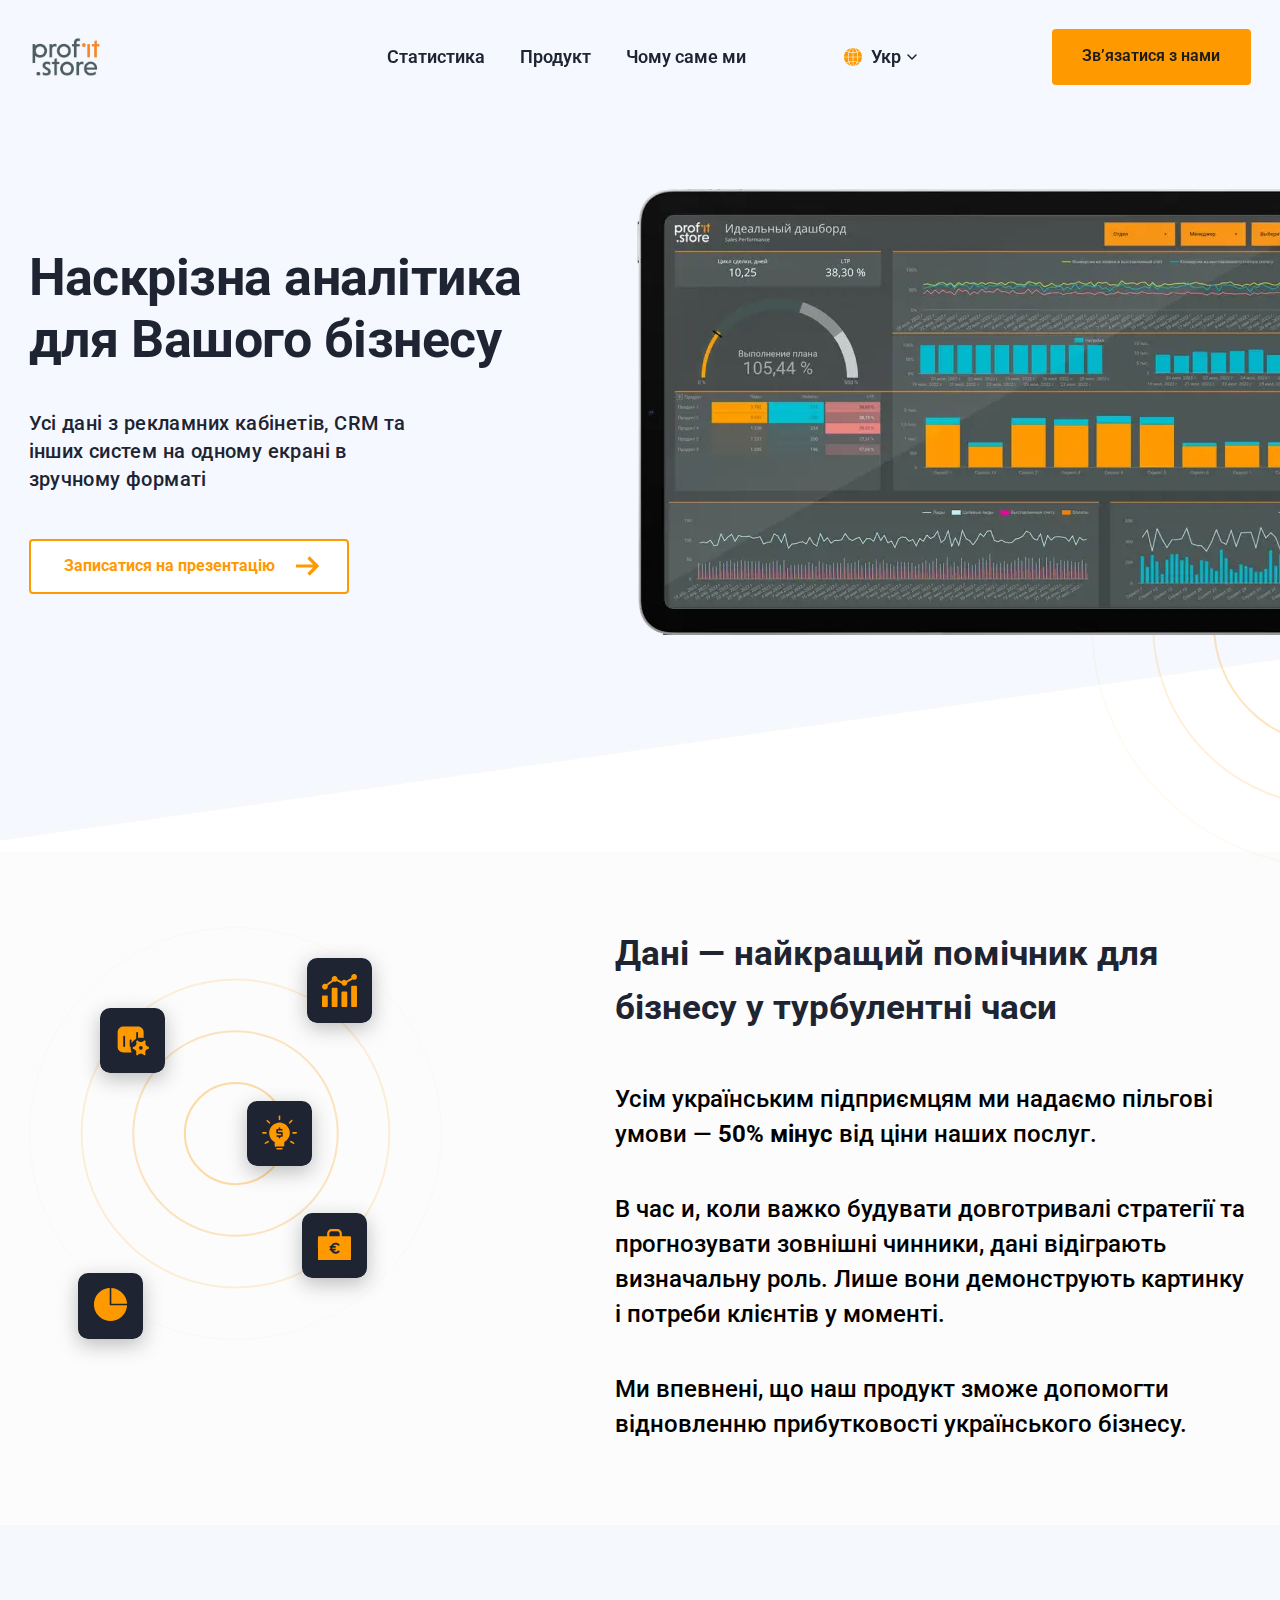
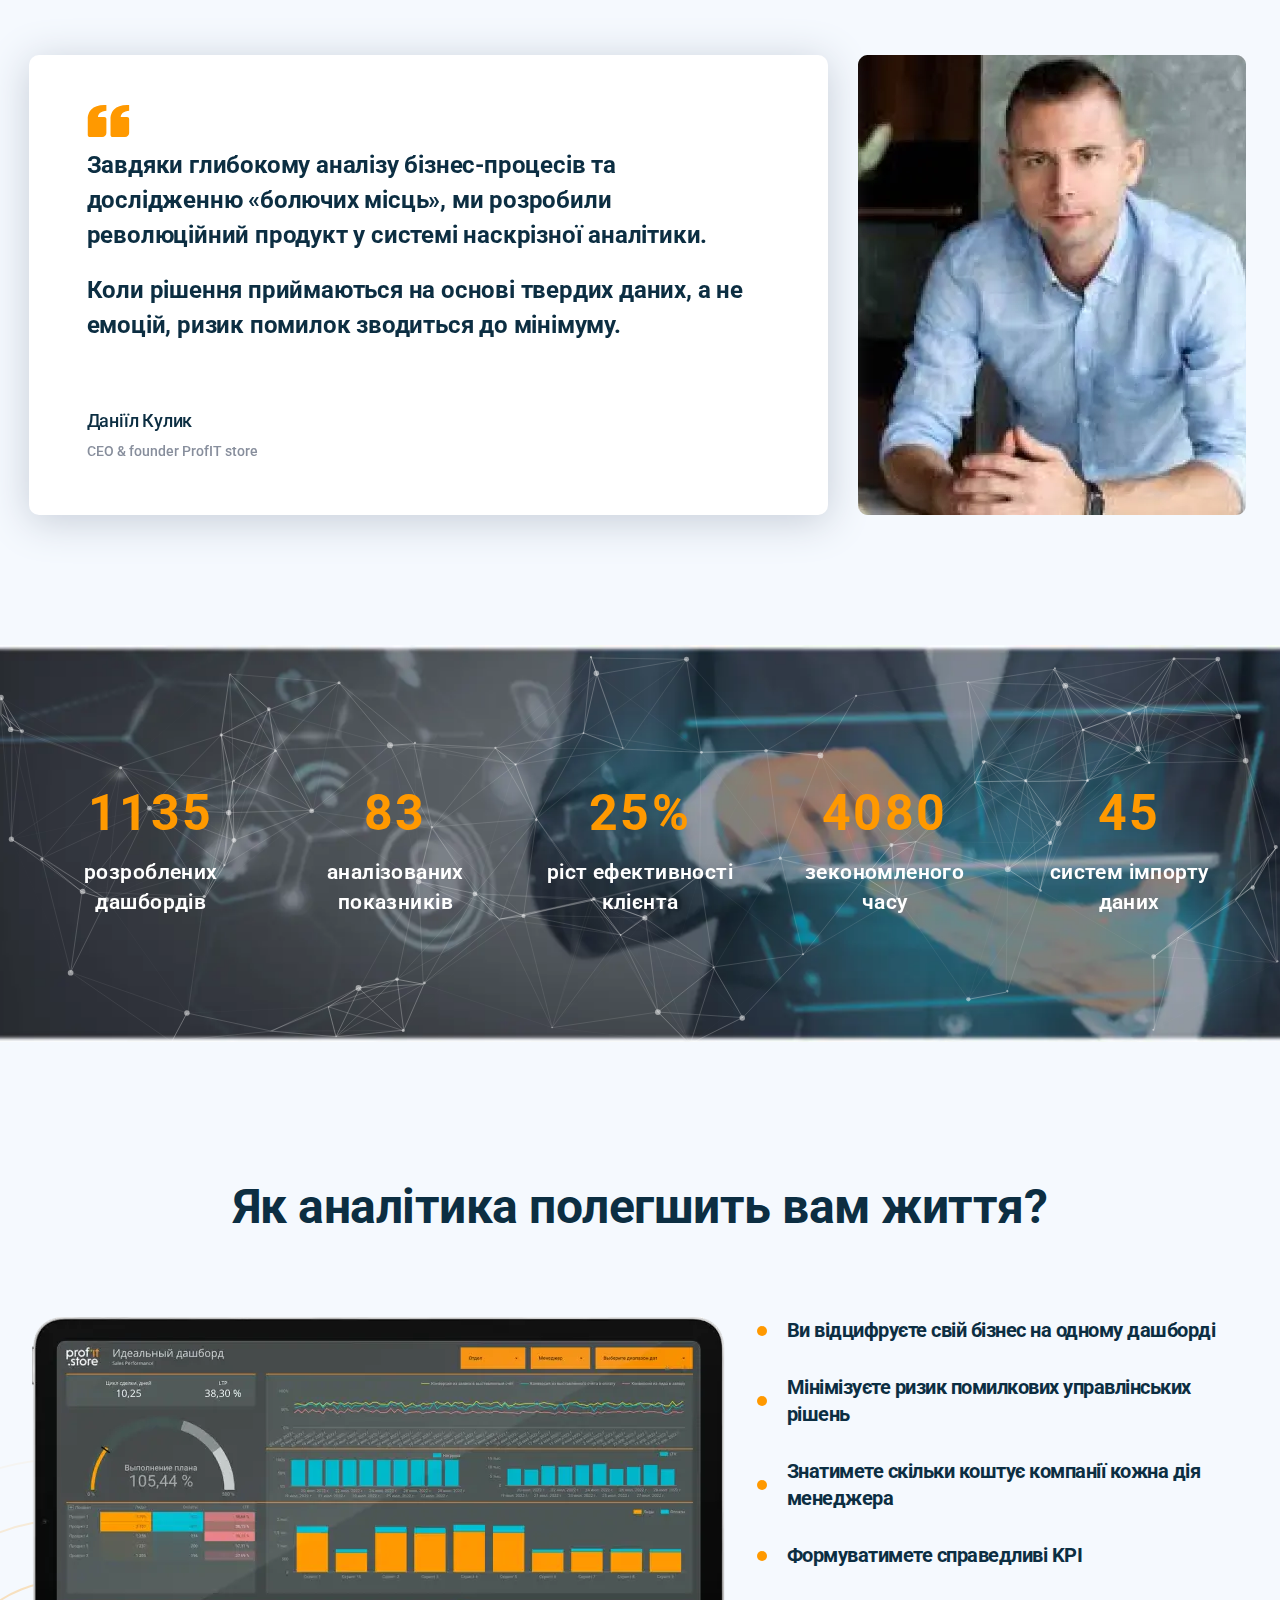
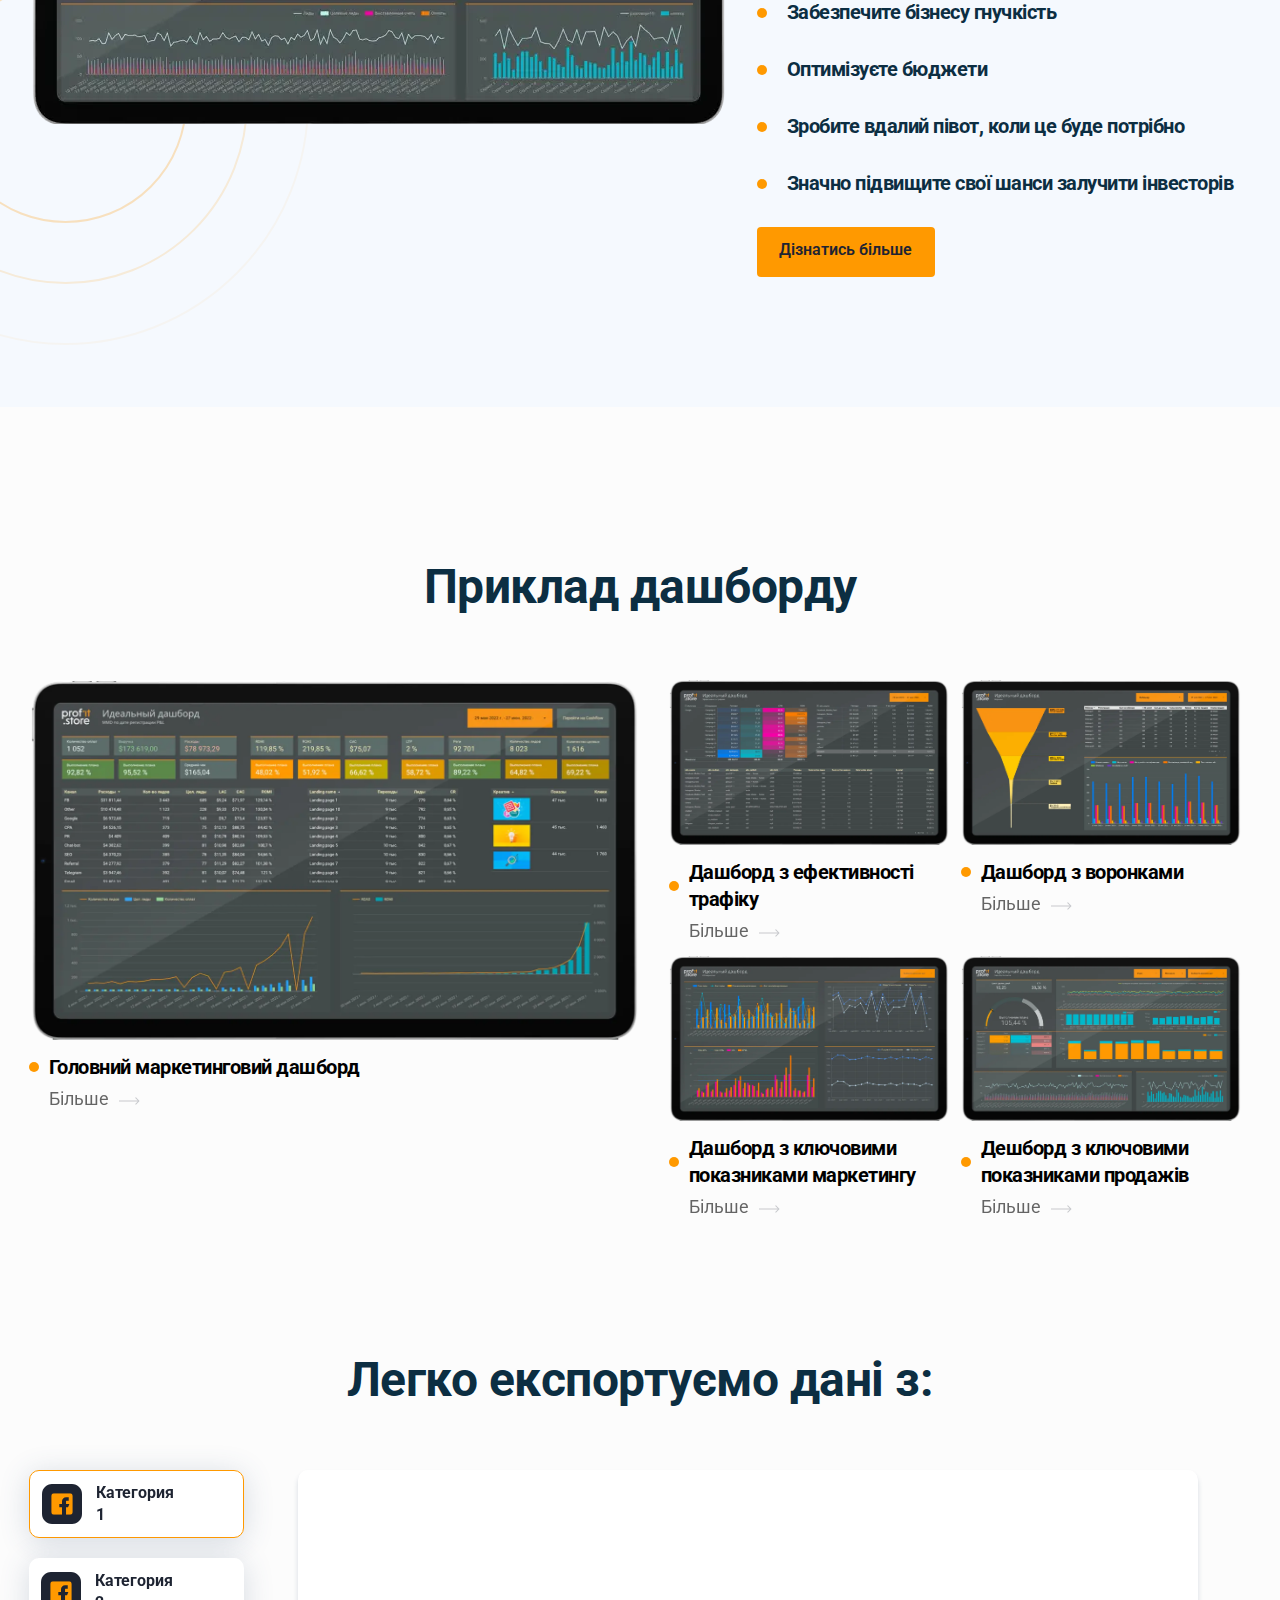
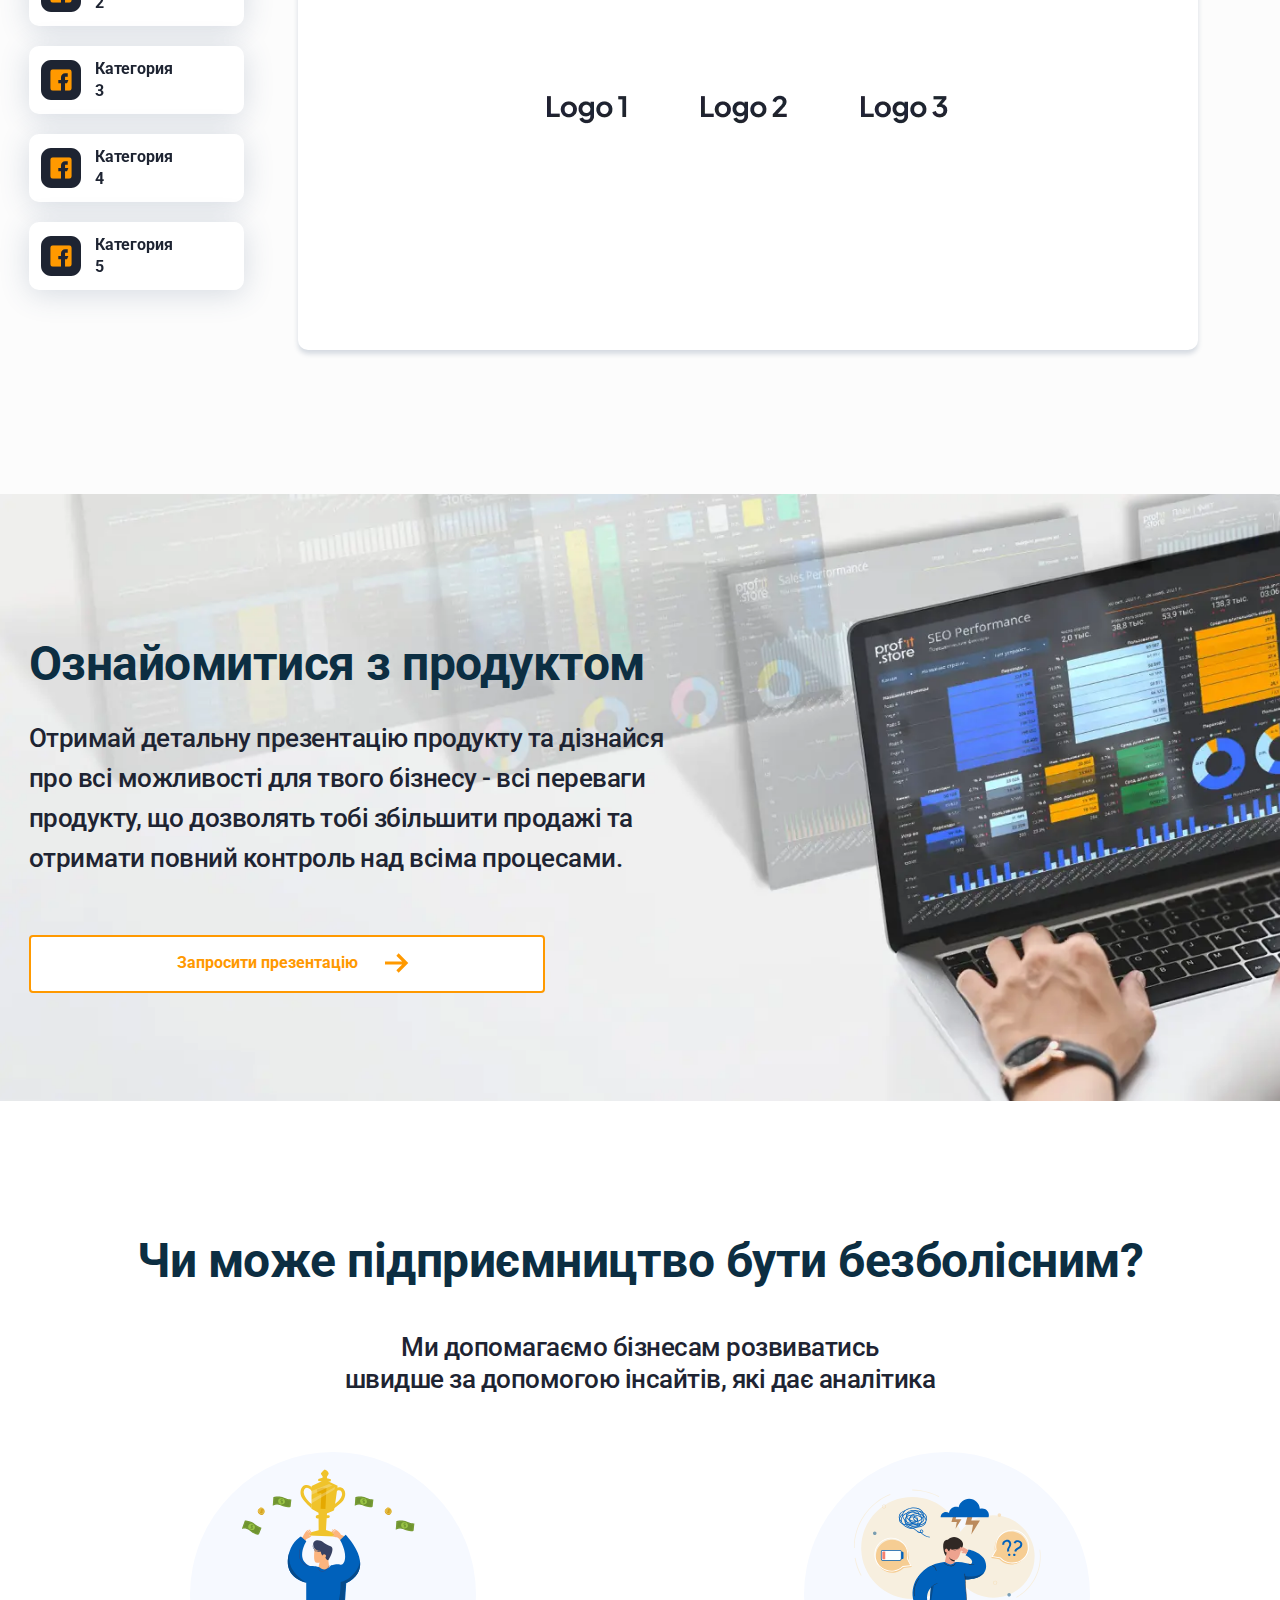
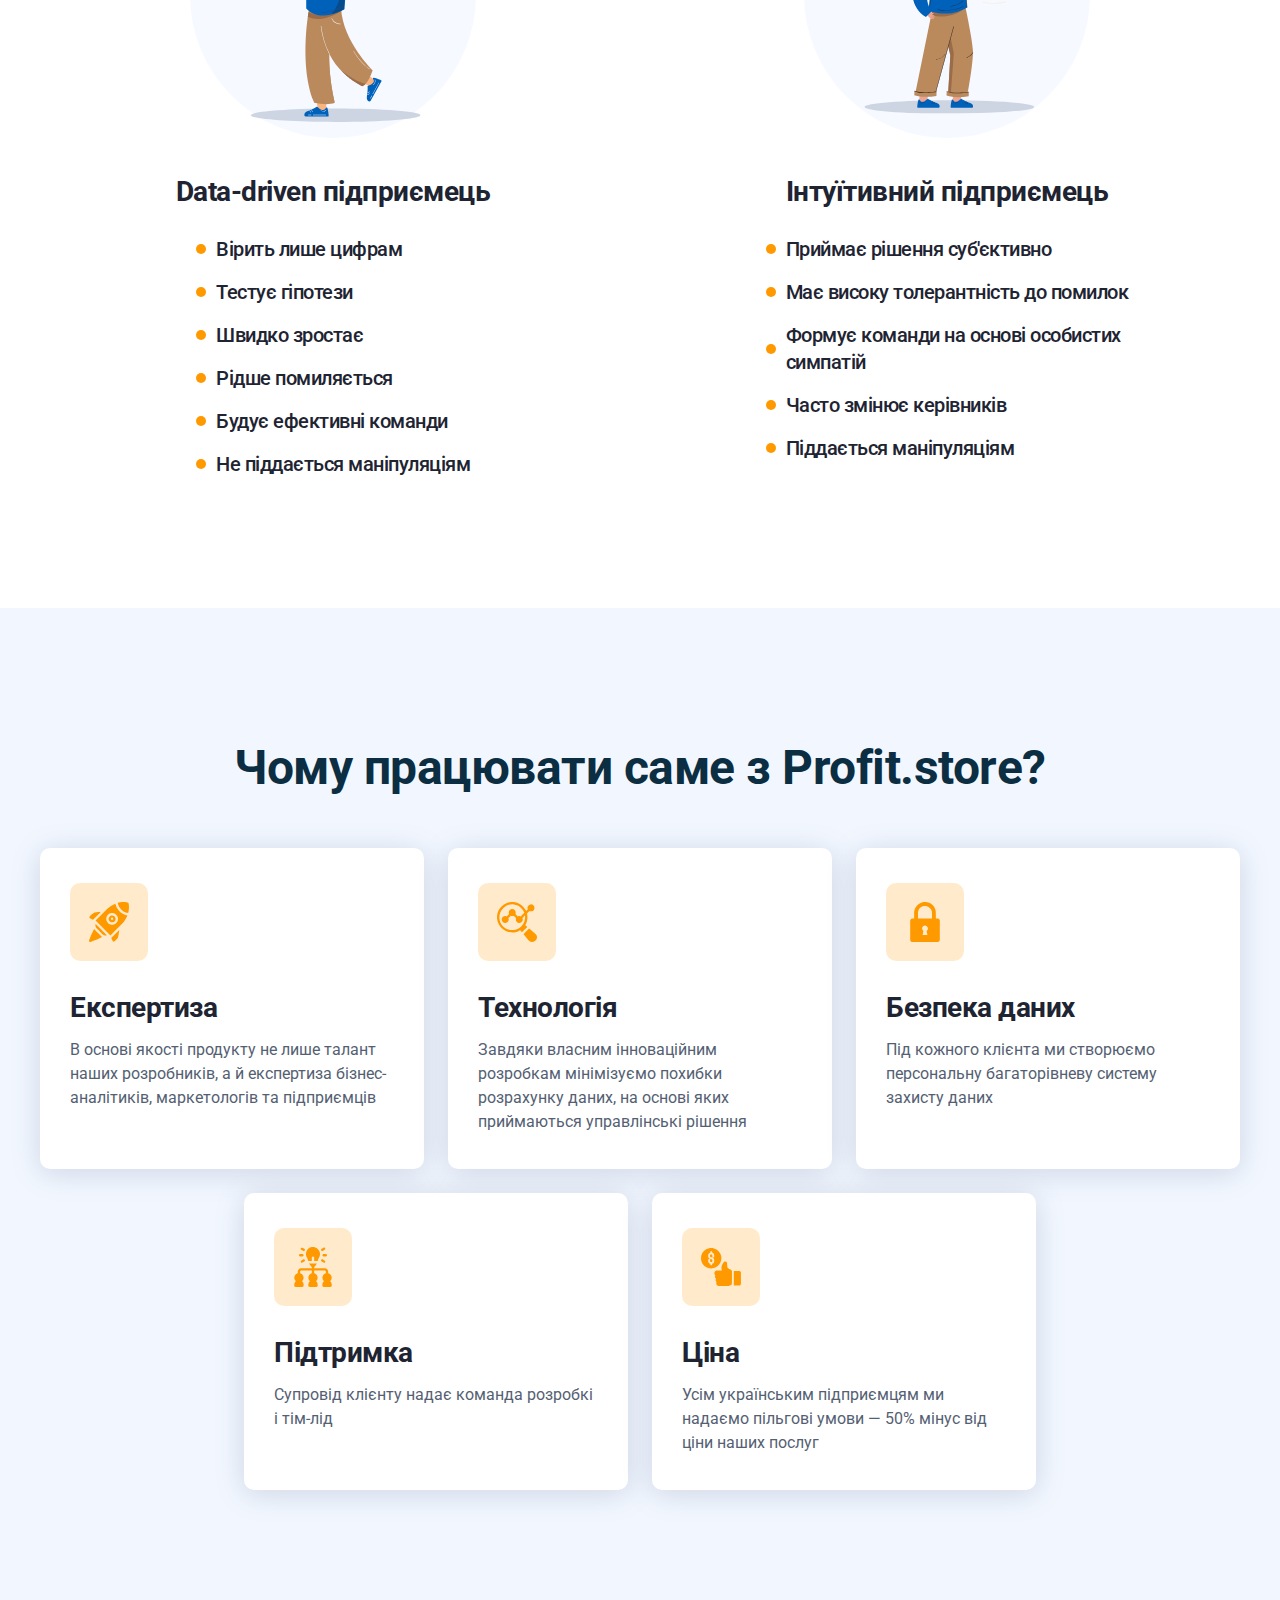
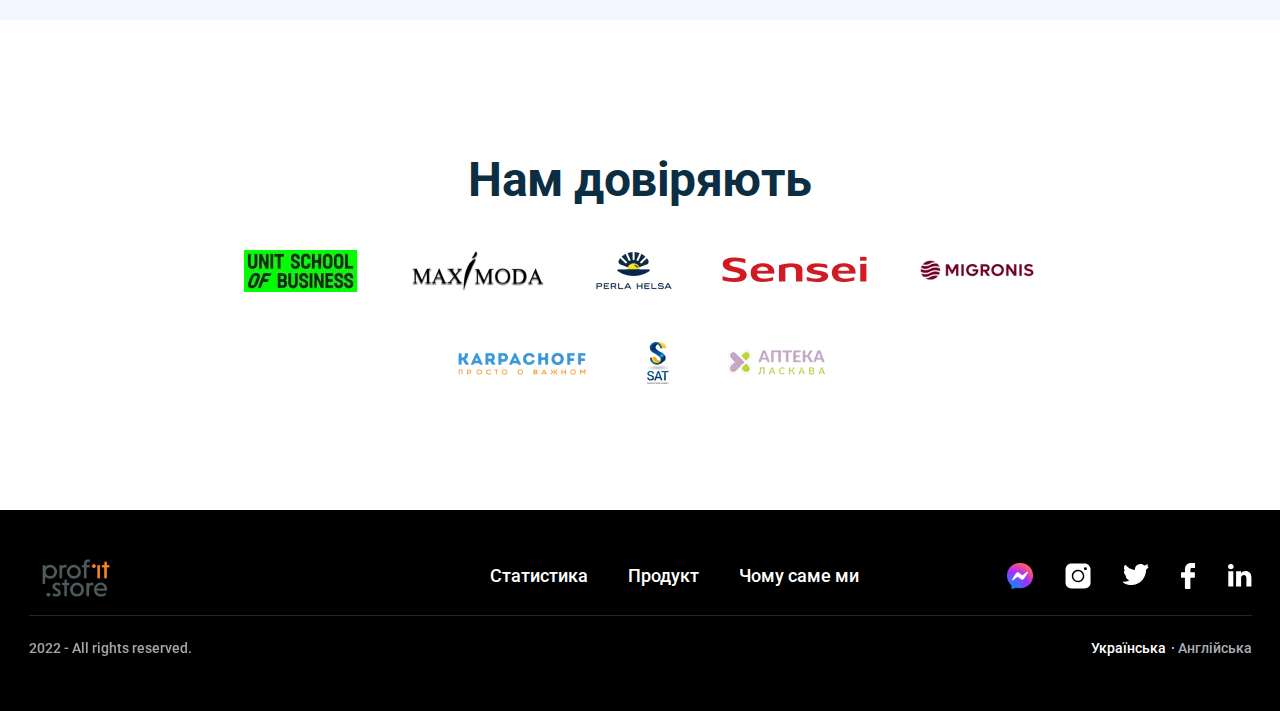
==== commit 685b01c5: "Add files via upload" ====
--- a/index.html
+++ b/index.html
@@ -6,7 +6,7 @@
 	<meta charset="UTF-8" />
 	<meta name="format-detection" content="telephone=no" />
 	<!-- <style>body{opacity: 0;}</style> -->
-	<link rel="stylesheet" href="css/style.min.css?_v=20220902230234" />
+	<link rel="stylesheet" href="css/style.min.css?_v=20220902232343" />
 	<!-- <meta name="robots" content="noindex, nofollow"> -->
 	<meta name="viewport" content="width=device-width, initial-scale=1.0" />
 </head>
@@ -29,7 +29,7 @@
 				<div data-spollers class="spollers">
 					<div class="spollers__item">
 						<div class="spollers__icon"><img src="img/header/global.svg" alt="global icon" /></div>
-						<button type="button" data-spoller data-spollers-speed="50" class="spollers__title">Укр <img src="img/header/arrow-spoiler.svg" alt="Icon" /></button>
+						<button type="button" data-spoller class="spollers__title">Укр <img src="img/header/arrow-spoiler.svg" alt="Icon" /></button>
 						<div class="spollers__body">
 							<ul class="spollers__list">
 								<li class="spollers__items"><a href="homeENG.html" class="spollers__link">Eng</a></li>
@@ -575,7 +575,7 @@
 			</div>
 		</div>
 	</div>
-	<script src="js/app.min.js?_v=20220902230234"></script>
+	<script src="js/app.min.js?_v=20220902232343"></script>
 </body>
 
 </html>